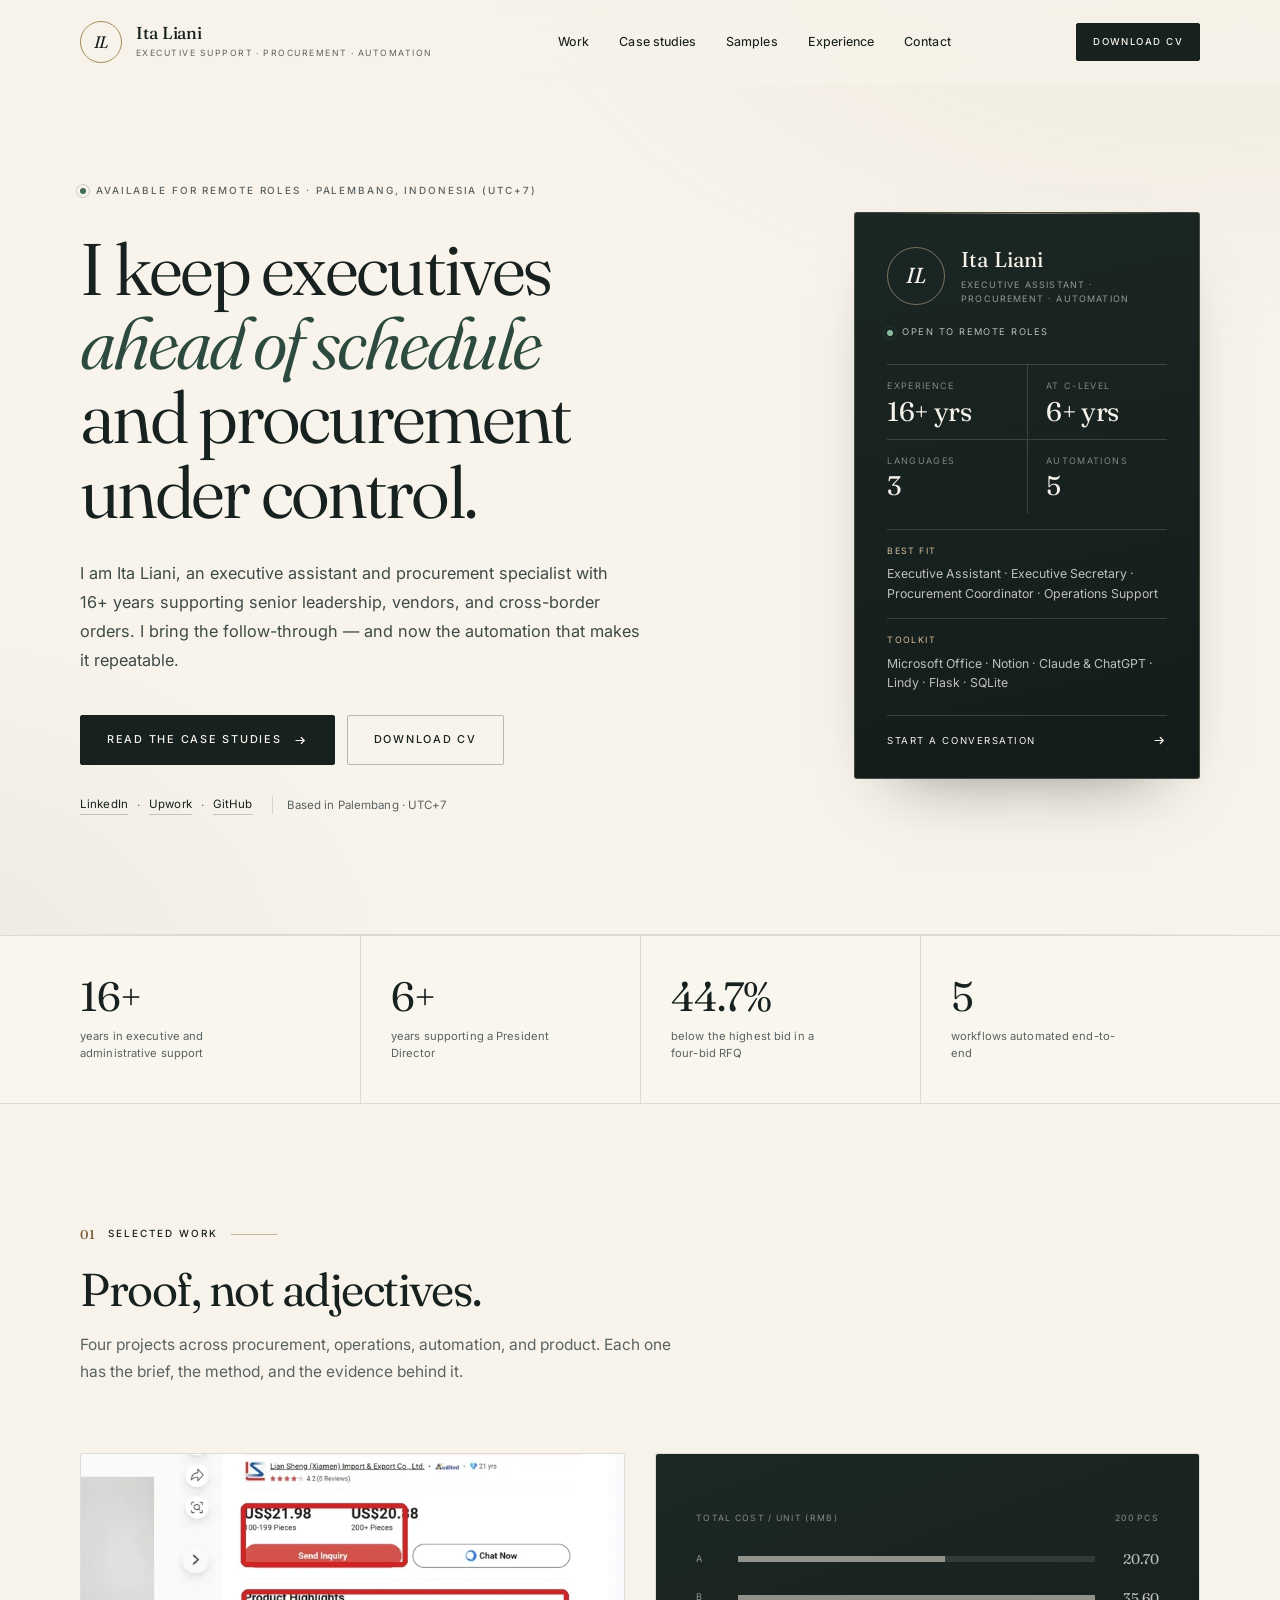
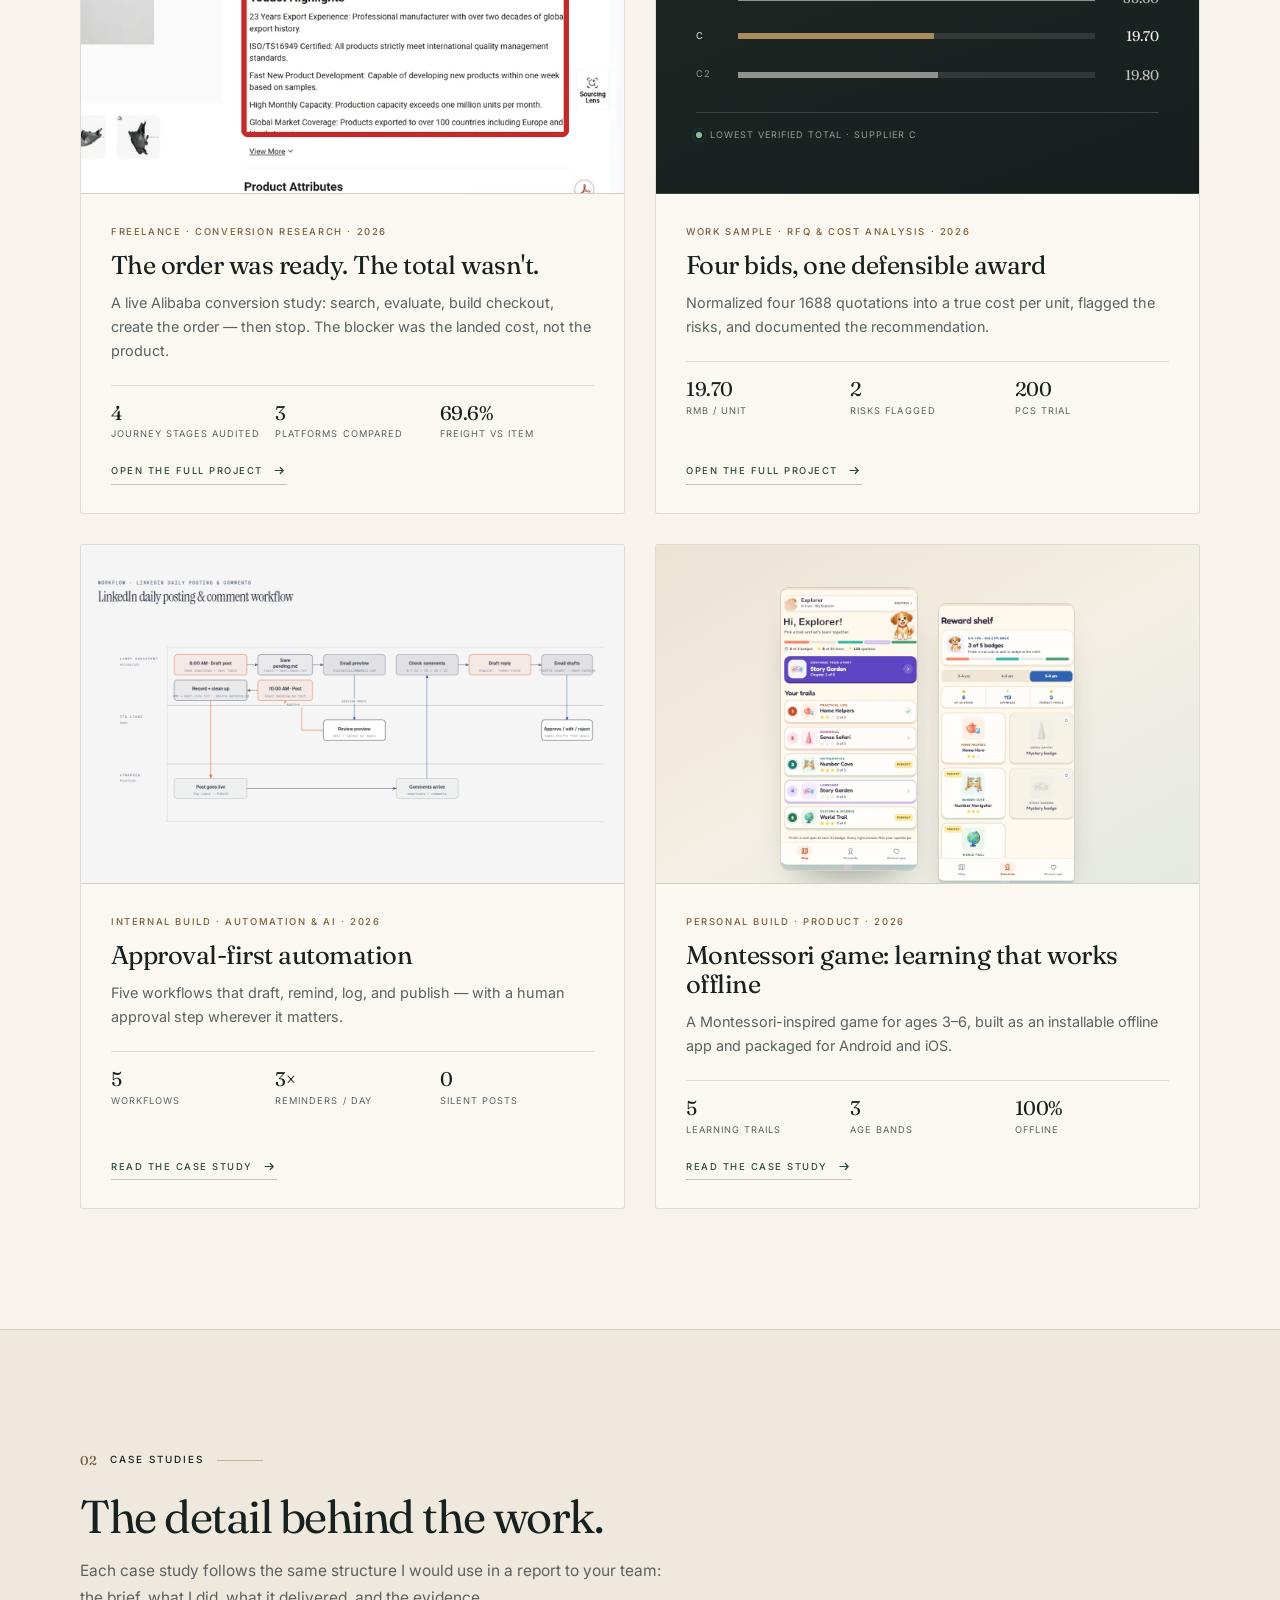
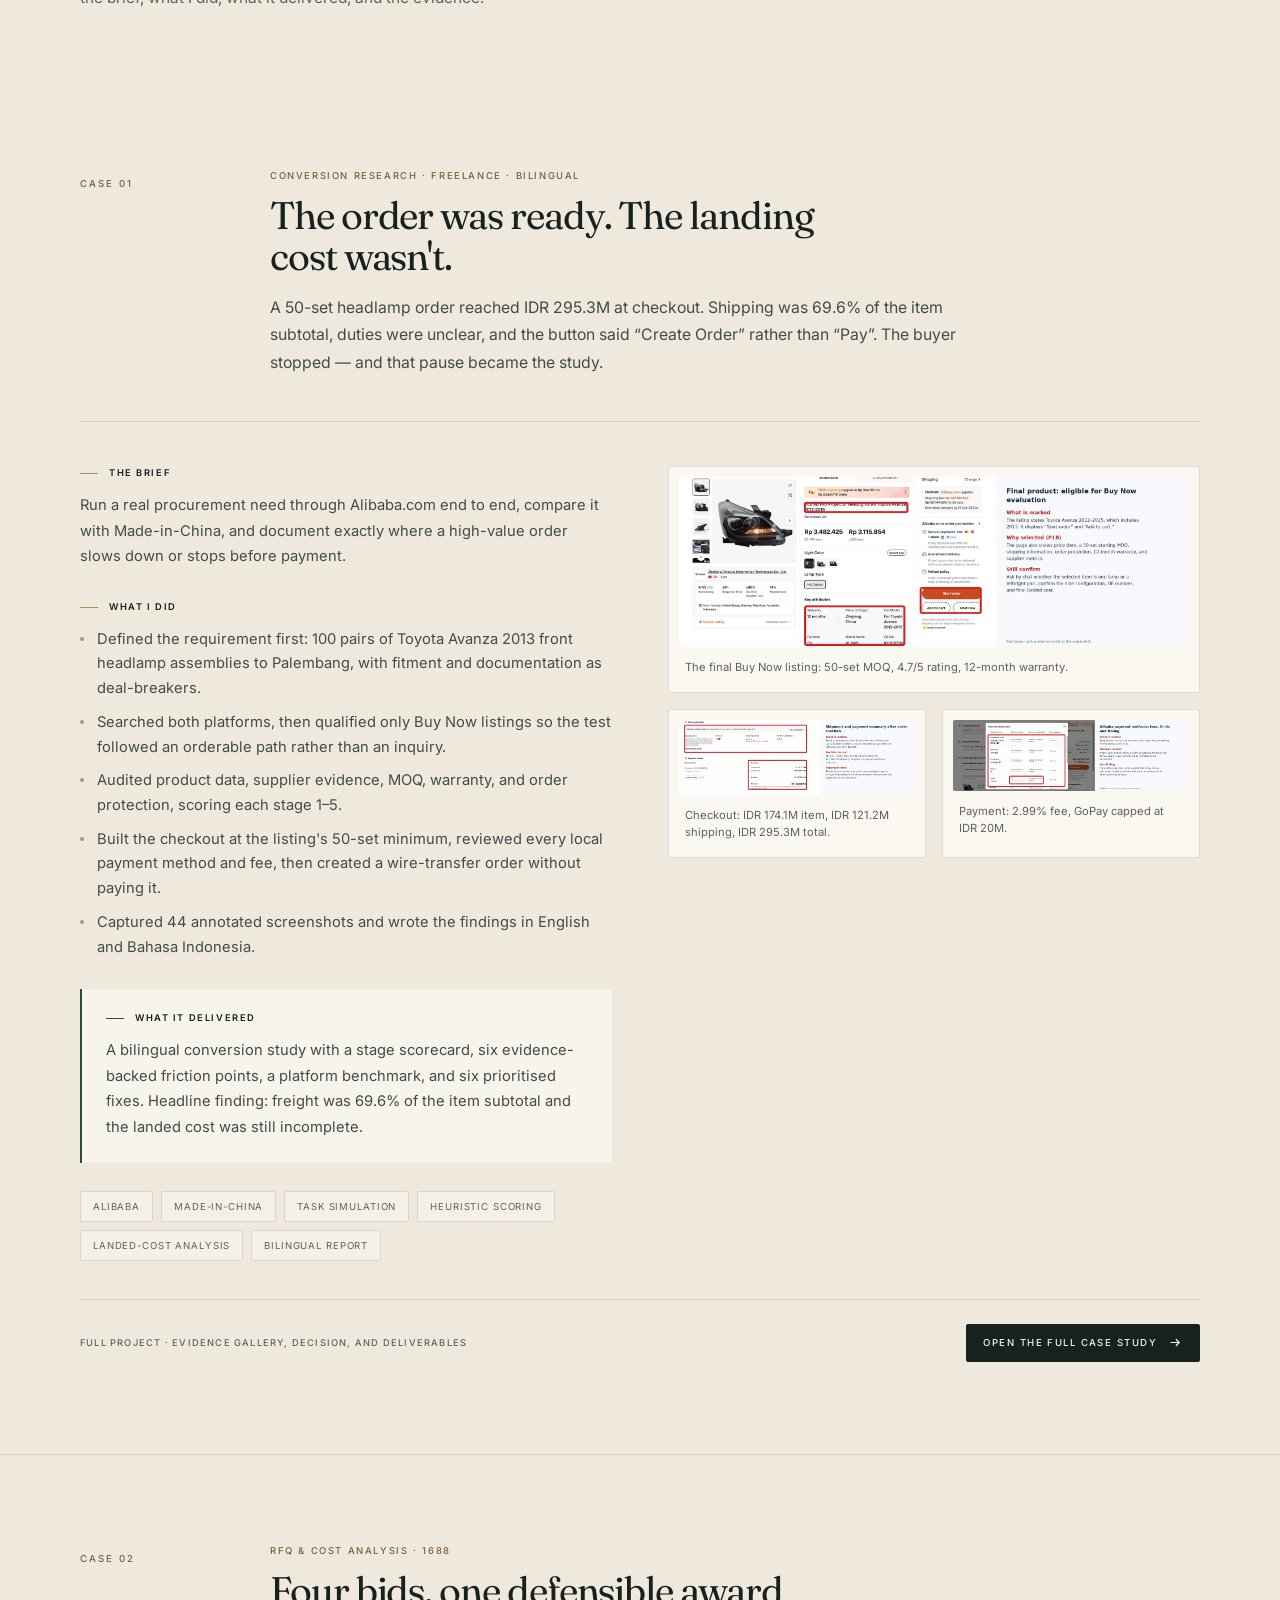
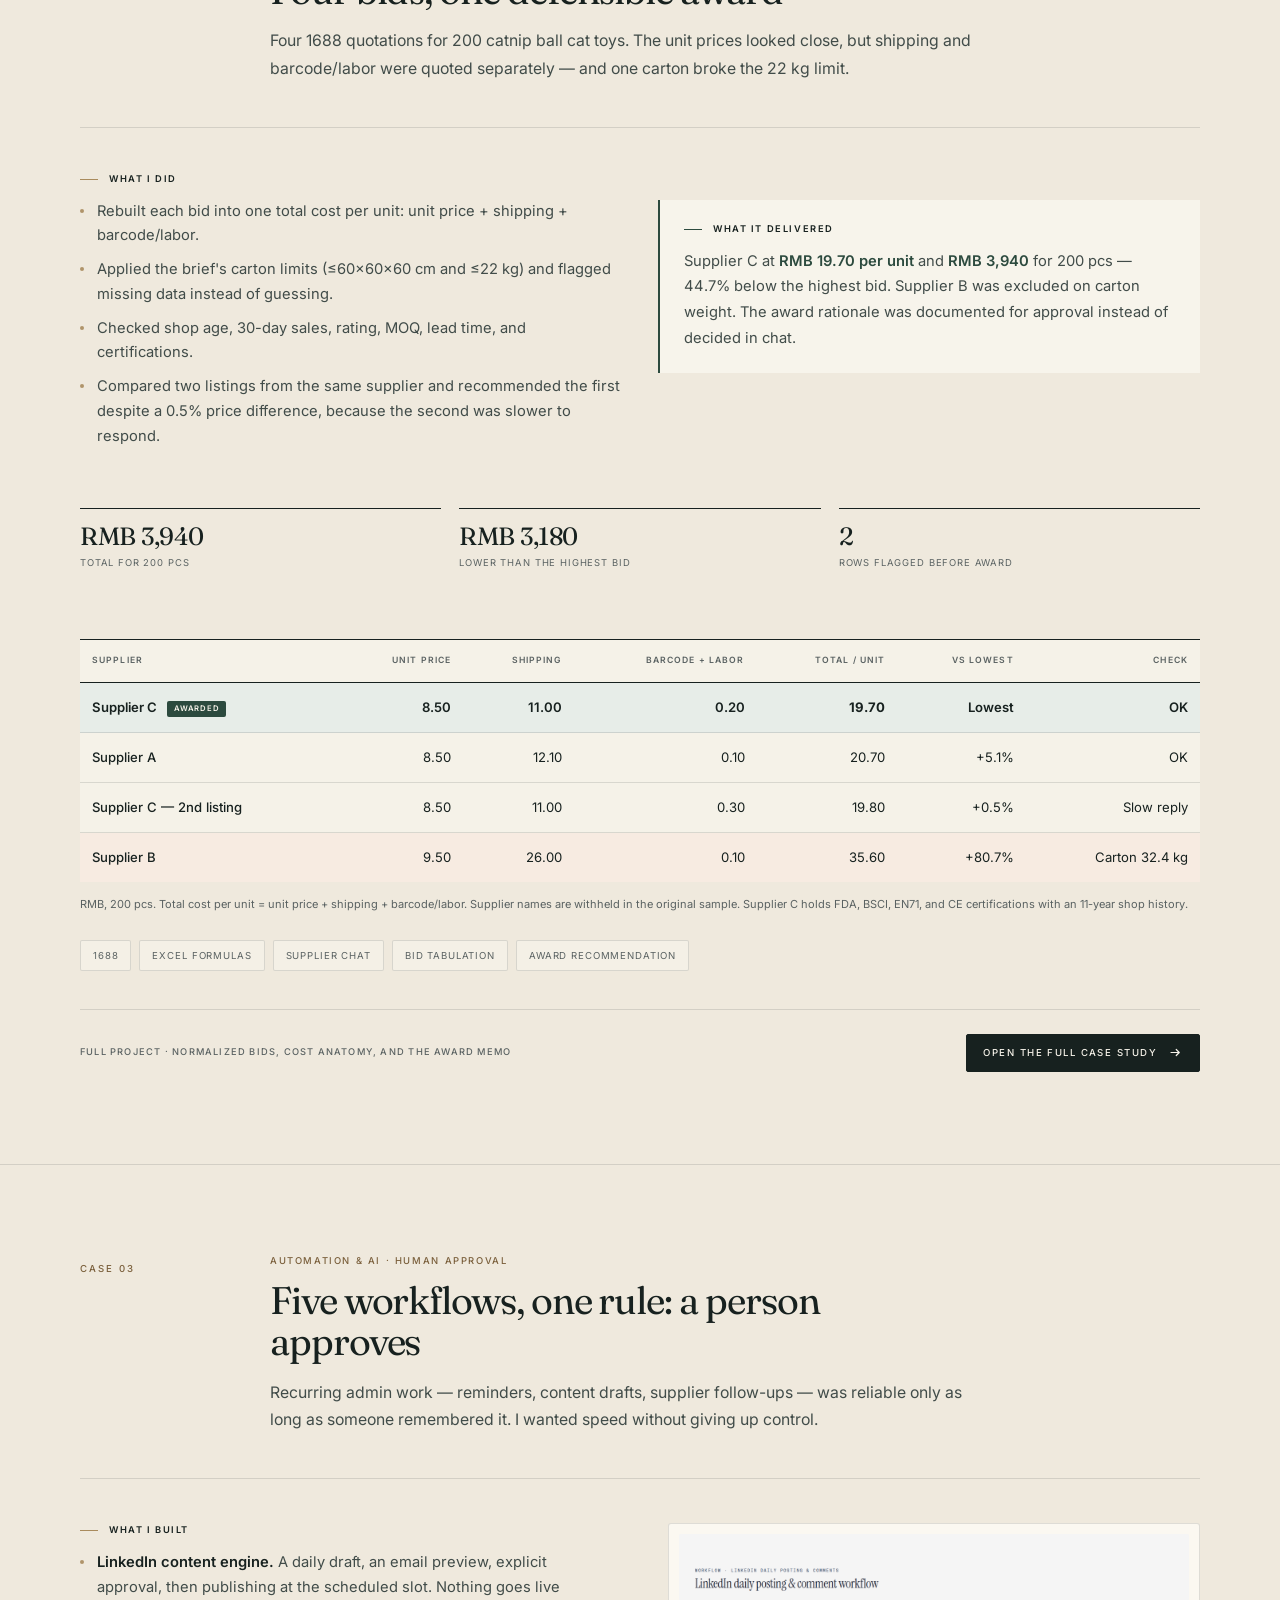
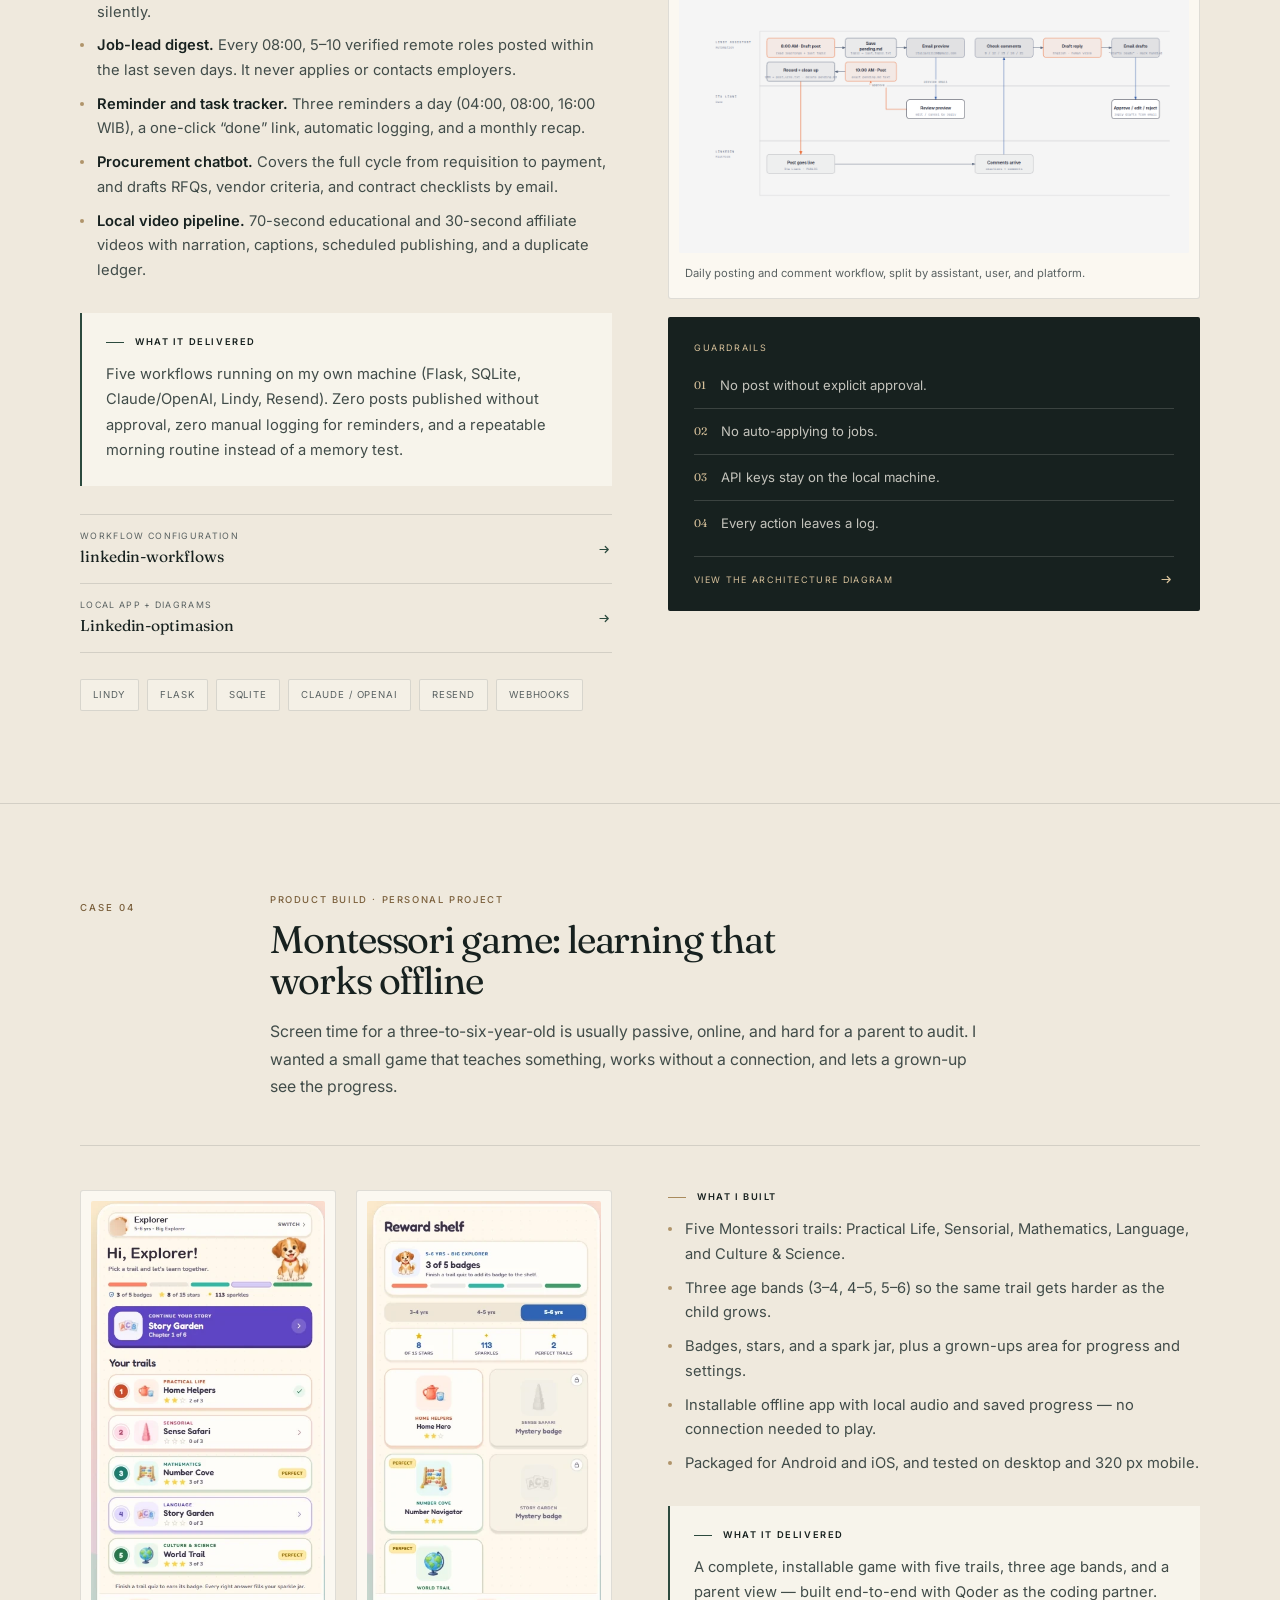
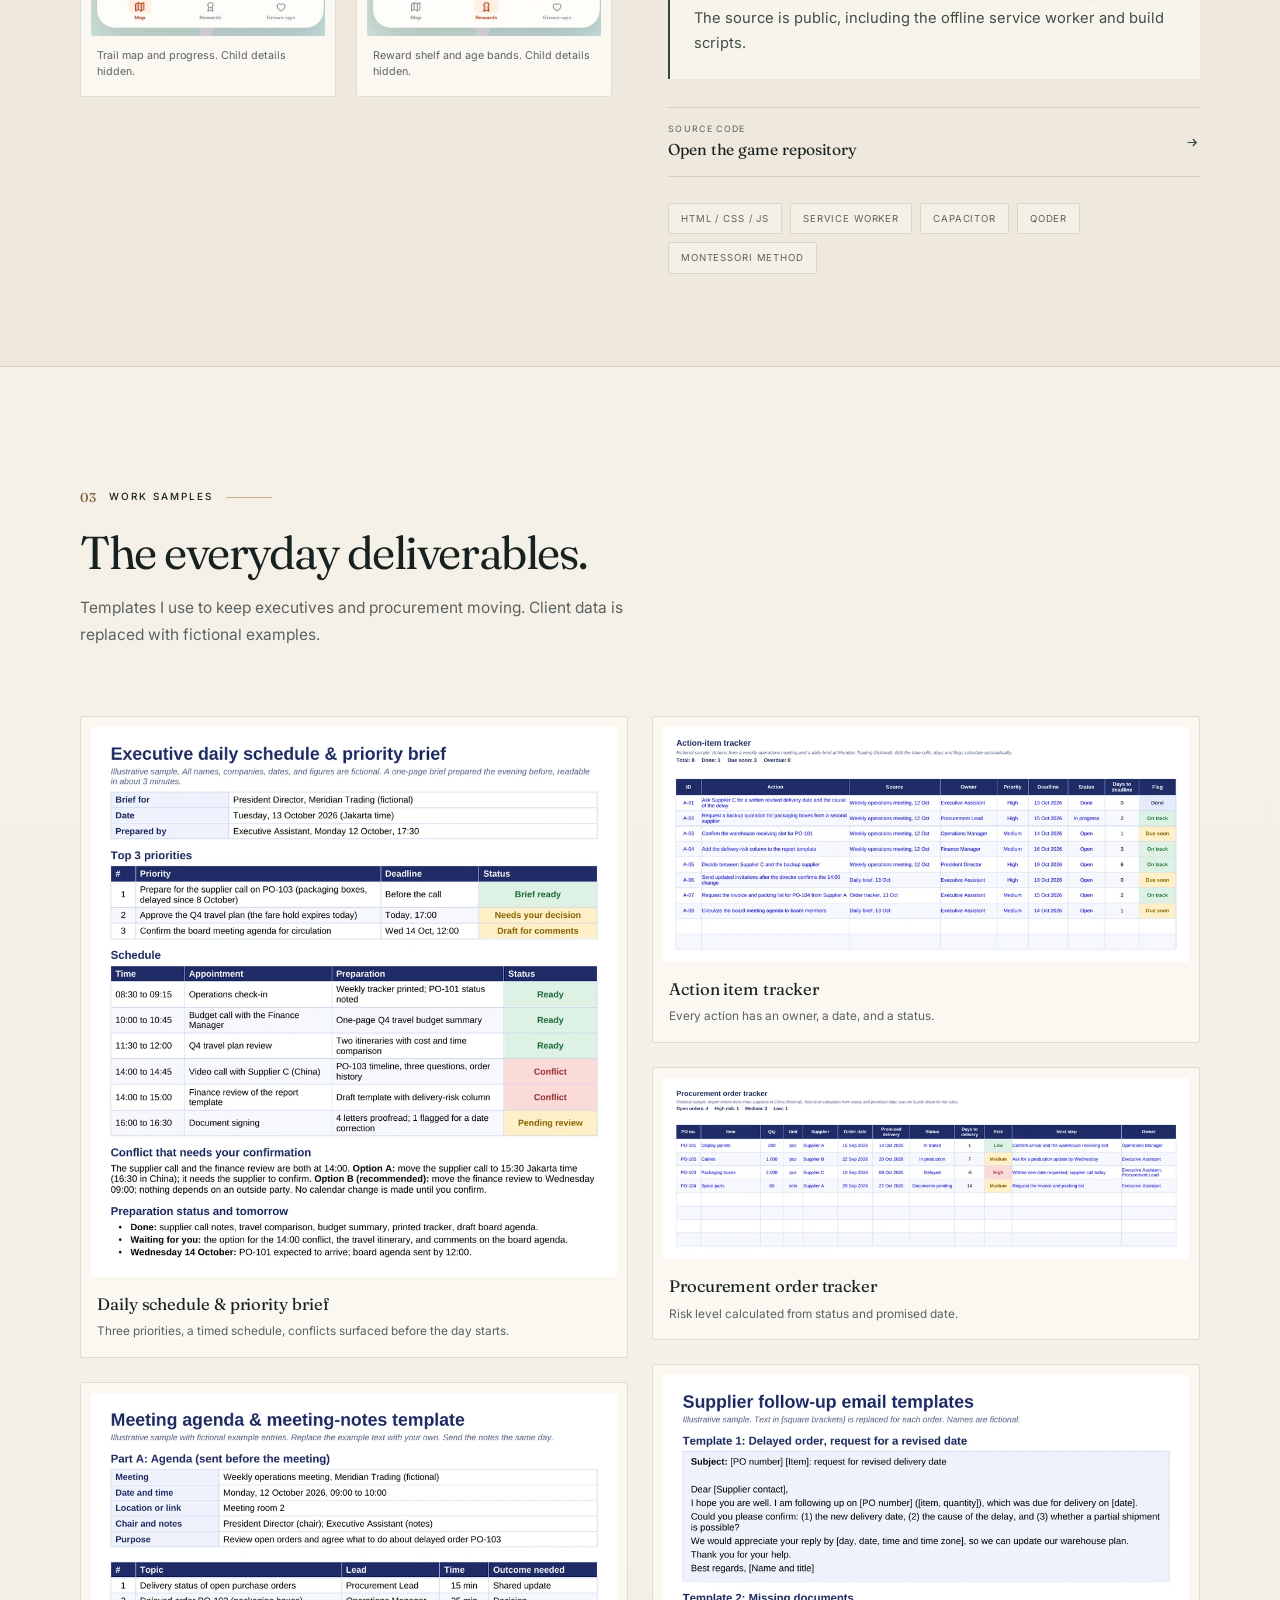
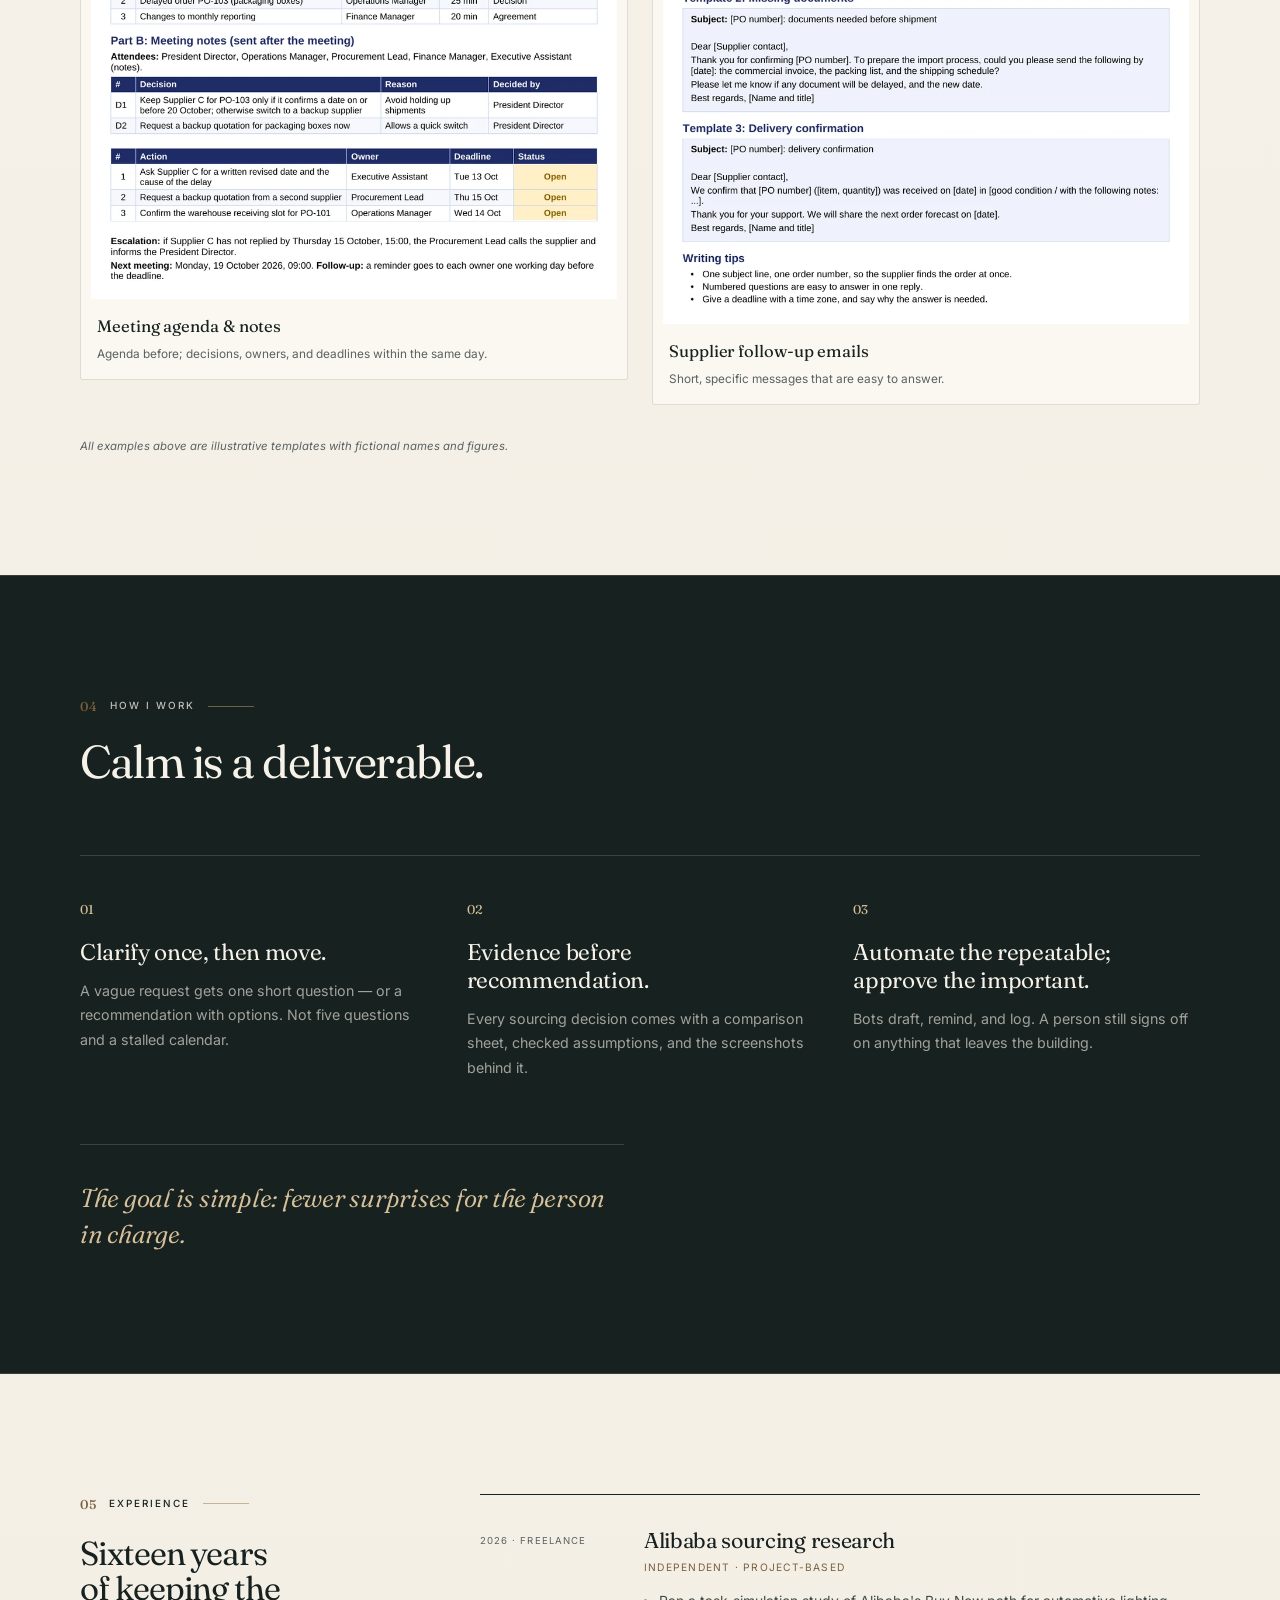
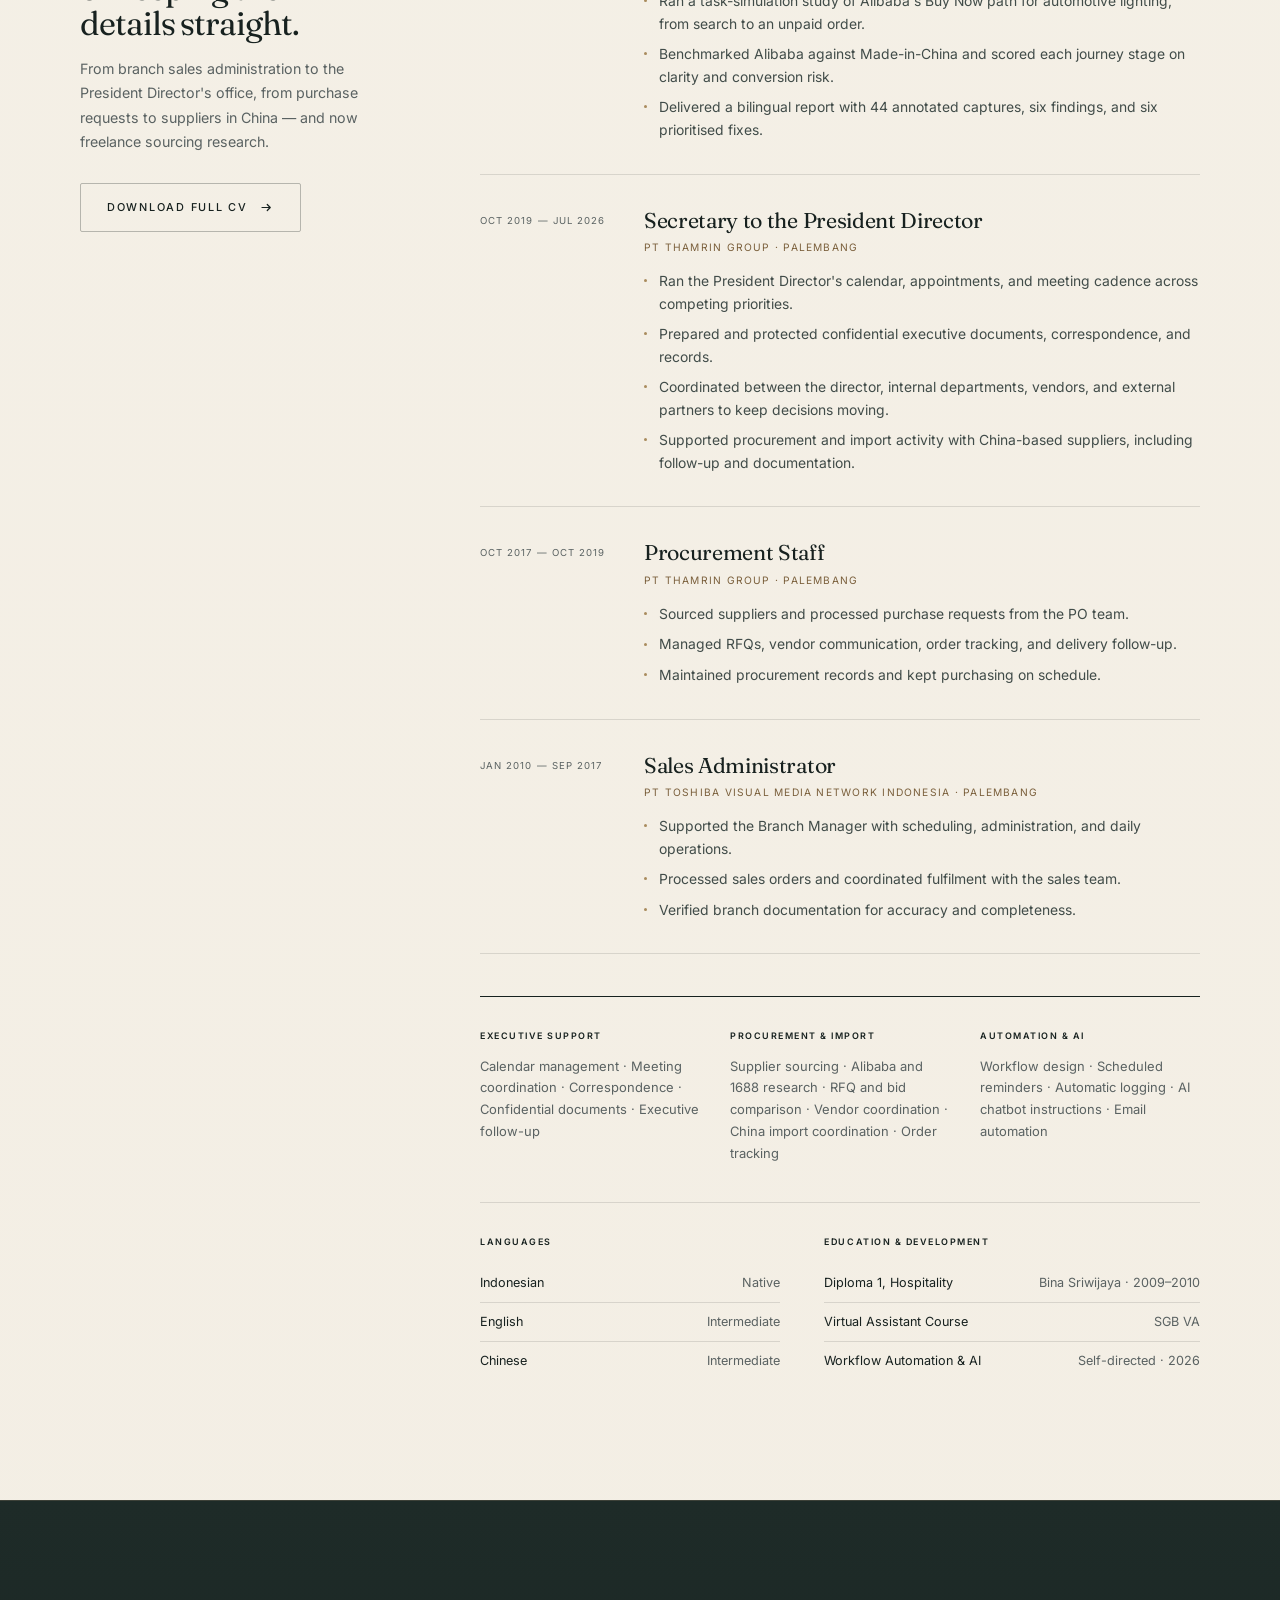
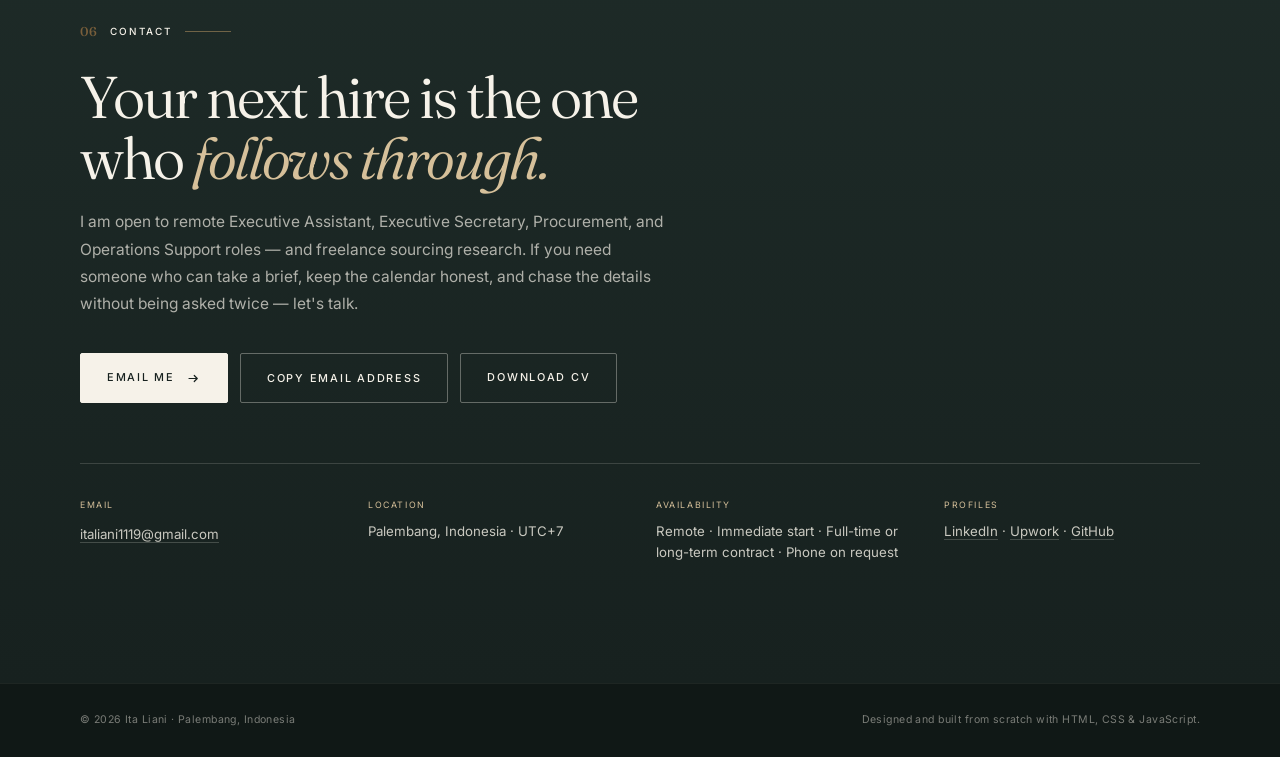
==== index.html @ 01605fa6 "Return to separate Alibaba and 1688 RFQ project pages Restores the two standalone articles and their" ====
<!DOCTYPE html>
<html lang="en">
<head>
<meta charset="utf-8">
<meta name="viewport" content="width=device-width, initial-scale=1">
<title>Ita Liani — Executive Assistant, Procurement &amp; Automation</title>
<meta name="description" content="Portfolio of Ita Liani: 16+ years supporting senior leadership, cross-border procurement, and human-approved automation. Case studies, work samples, and CV.">
<meta name="theme-color" content="#F6F2E9">
<link rel="icon" href="assets/favicon.svg" type="image/svg+xml">
<link rel="canonical" href="https://italiani1119-luck.github.io/">

<meta property="og:type" content="website">
<meta property="og:url" content="https://italiani1119-luck.github.io/">
<meta property="og:title" content="Ita Liani — Executive Assistant, Procurement &amp; Automation">
<meta property="og:description" content="16+ years keeping executives ahead of schedule and procurement under control. Case studies in sourcing, RFQ analysis, automation, and product.">
<meta property="og:image" content="https://italiani1119-luck.github.io/assets/img/og-cover.png">
<meta property="og:image:alt" content="Ita Liani — executive support, procurement, and automation portfolio">
<meta property="og:image:width" content="1200">
<meta property="og:image:height" content="630">
<meta name="twitter:card" content="summary_large_image">
<meta name="twitter:title" content="Ita Liani — Executive Assistant, Procurement &amp; Automation">
<meta name="twitter:description" content="16+ years keeping executives ahead of schedule and procurement under control.">
<meta name="twitter:image" content="https://italiani1119-luck.github.io/assets/img/og-cover.png">

<link rel="preconnect" href="https://fonts.googleapis.com">
<link rel="preconnect" href="https://fonts.gstatic.com" crossorigin>
<link href="https://fonts.googleapis.com/css2?family=Fraunces:ital,opsz,wght@0,9..144,300..700;1,9..144,300..700&family=Inter:wght@300..700&display=swap" rel="stylesheet">
<link rel="stylesheet" href="css/styles.css">

<script type="application/ld+json">
{
  "@context": "https://schema.org",
  "@type": "Person",
  "name": "Ita Liani",
  "url": "https://italiani1119-luck.github.io/",
  "image": "https://italiani1119-luck.github.io/assets/img/og-cover.png",
  "jobTitle": "Executive Assistant, Procurement & Automation",
  "email": "mailto:italiani1119@gmail.com",
  "address": { "@type": "PostalAddress", "addressLocality": "Palembang", "addressCountry": "ID" },
  "knowsLanguage": ["id", "en", "zh"],
  "sameAs": [
    "https://www.linkedin.com/in/ita-liani/",
    "https://www.upwork.com/freelancers/~014712124a23782c28",
    "https://github.com/italiani1119-luck"
  ]
}
</script>
</head>
<body>
<a class="skip" href="#main">Skip to content</a>
<div class="progress" id="progress" aria-hidden="true"></div>

<header class="header" id="header">
  <div class="container header__inner">
    <a class="brand" href="#top" aria-label="Ita Liani — home">
      <span class="brand__mark" aria-hidden="true">IL</span>
      <span class="brand__text">
        <strong>Ita Liani</strong>
        <small>Executive support · Procurement · Automation</small>
      </span>
    </a>

    <nav class="nav" id="siteNav" aria-label="Main navigation">
      <a href="#work">Work</a>
      <a href="#case-studies">Case studies</a>
      <a href="#samples">Samples</a>
      <a href="#experience">Experience</a>
      <a href="#contact">Contact</a>
      <a class="btn btn--sm nav__cv" href="assets/docs/Ita-Liani-CV.pdf" download>Download CV</a>
    </nav>

    <a class="btn btn--sm header__cv" href="assets/docs/Ita-Liani-CV.pdf" download>Download CV</a>

    <button class="menu-btn" id="menuBtn" aria-expanded="false" aria-controls="siteNav" aria-label="Open menu">
      <span></span><span></span>
    </button>
  </div>
</header>

<main id="main">

  <!-- ============ HERO ============ -->
  <section class="hero" id="top">
    <div class="container hero__grid">
      <div class="hero__copy">
        <p class="eyebrow"><span class="status-dot" aria-hidden="true"></span> Available for remote roles · Palembang, Indonesia (UTC+7)</p>
        <h1>I keep executives <em>ahead of schedule</em> and procurement under control.</h1>
        <p class="hero__lede">I am Ita Liani, an executive assistant and procurement specialist with 16+ years supporting senior leadership, vendors, and cross-border orders. I bring the follow-through — and now the automation that makes it repeatable.</p>
        <div class="hero__cta">
          <a class="btn" href="#case-studies">Read the case studies
            <svg class="arrow" viewBox="0 0 20 20" aria-hidden="true"><path d="M4 10h11M11 6l4 4-4 4" fill="none" stroke="currentColor" stroke-width="1.6" stroke-linecap="round" stroke-linejoin="round"/></svg>
          </a>
          <a class="btn btn--ghost" href="assets/docs/Ita-Liani-CV.pdf" download>Download CV</a>
        </div>
        <div class="hero__meta">
          <a data-link="linkedin" href="#">LinkedIn</a>
          <span aria-hidden="true">·</span>
          <a data-link="upwork" href="#">Upwork</a>
          <span aria-hidden="true">·</span>
          <a href="https://github.com/italiani1119-luck" target="_blank" rel="noopener">GitHub</a>
          <span class="hero__meta-note">Based in Palembang · UTC+7</span>
        </div>
      </div>

      <aside class="snapshot" aria-label="Recruiter snapshot">
        <div class="snapshot__top">
          <div class="monogram" aria-hidden="true">IL</div>
          <div class="snapshot__id">
            <h2>Ita Liani</h2>
            <p>Executive Assistant · Procurement · Automation</p>
          </div>
        </div>
        <p class="snapshot__status"><span class="status-dot" aria-hidden="true"></span> Open to remote roles</p>

        <dl class="snapshot__stats">
          <div><dt>Experience</dt><dd>16+ yrs</dd></div>
          <div><dt>At C-level</dt><dd>6+ yrs</dd></div>
          <div><dt>Languages</dt><dd>3</dd></div>
          <div><dt>Automations</dt><dd>5</dd></div>
        </dl>

        <div class="snapshot__row">
          <span>Best fit</span>
          <p>Executive Assistant · Executive Secretary · Procurement Coordinator · Operations Support</p>
        </div>
        <div class="snapshot__row">
          <span>Toolkit</span>
          <p>Microsoft Office · Notion · Claude &amp; ChatGPT · Lindy · Flask · SQLite</p>
        </div>
        <a class="snapshot__link" href="#contact">Start a conversation
          <svg class="arrow" viewBox="0 0 20 20" aria-hidden="true"><path d="M4 10h11M11 6l4 4-4 4" fill="none" stroke="currentColor" stroke-width="1.6" stroke-linecap="round" stroke-linejoin="round"/></svg>
        </a>
      </aside>
    </div>
  </section>

  <!-- ============ STATS ============ -->
  <section class="stats" aria-label="Career at a glance">
    <div class="container stats__grid">
      <div class="stats__item"><strong>16+</strong><span>years in executive and administrative support</span></div>
      <div class="stats__item"><strong>6+</strong><span>years supporting a President Director</span></div>
      <div class="stats__item"><strong>44.7%</strong><span>below the highest bid in a four-bid RFQ</span></div>
      <div class="stats__item"><strong>5</strong><span>workflows automated end-to-end</span></div>
    </div>
  </section>

  <!-- ============ SELECTED WORK ============ -->
  <section class="section" id="work">
    <div class="container">
      <div class="section__head">
        <p class="label"><span>01</span> Selected work</p>
        <h2>Proof, not adjectives.</h2>
        <p class="section__lede">Four projects across procurement, operations, automation, and product. Each one has the brief, the method, and the evidence behind it.</p>
      </div>

      <div class="cards">

        <article class="card">
          <div class="card__media">
            <img src="assets/img/alibaba-card.webp" alt="Alibaba product listing for a Toyota Avanza headlamp with supplier audit badge, price tiers, MOQ, and product highlights highlighted" width="738" height="461" loading="lazy">
          </div>
          <div class="card__body">
            <p class="card__tag">Freelance · Conversion research · 2026</p>
            <h3><a href="projects/alibaba-research.html">The order was ready. The total wasn't.</a></h3>
            <p class="card__desc">A live Alibaba conversion study: search, evaluate, build checkout, create the order — then stop. The blocker was the landed cost, not the product.</p>
            <ul class="card__metrics">
              <li><strong>4</strong><span>journey stages audited</span></li>
              <li><strong>3</strong><span>platforms compared</span></li>
              <li><strong>69.6%</strong><span>freight vs item</span></li>
            </ul>
            <a class="text-link" href="projects/alibaba-research.html">Open the full project
              <svg class="arrow" viewBox="0 0 20 20" aria-hidden="true"><path d="M4 10h11M11 6l4 4-4 4" fill="none" stroke="currentColor" stroke-width="1.6" stroke-linecap="round" stroke-linejoin="round"/></svg>
            </a>
          </div>
        </article>

        <article class="card">
          <div class="card__media card__media--chart" aria-hidden="true">
            <div class="bid-visual">
              <div class="bid-visual__head"><span>Total cost / unit (RMB)</span><span>200 pcs</span></div>
              <div class="bars">
                <div class="bar"><span class="bar__label">A</span><span class="bar__track"><i style="--v:58%"></i></span><span class="bar__value">20.70</span></div>
                <div class="bar"><span class="bar__label">B</span><span class="bar__track"><i style="--v:100%"></i></span><span class="bar__value">35.60</span></div>
                <div class="bar bar--win"><span class="bar__label">C</span><span class="bar__track"><i style="--v:55%"></i></span><span class="bar__value">19.70</span></div>
                <div class="bar"><span class="bar__label">C2</span><span class="bar__track"><i style="--v:56%"></i></span><span class="bar__value">19.80</span></div>
              </div>
              <p class="bid-visual__note"><span class="status-dot" aria-hidden="true"></span> Lowest verified total · Supplier C</p>
            </div>
          </div>
          <div class="card__body">
            <p class="card__tag">Work sample · RFQ &amp; cost analysis · 2026</p>
            <h3><a href="projects/rfq-1688.html">Four bids, one defensible award</a></h3>
            <p class="card__desc">Normalized four 1688 quotations into a true cost per unit, flagged the risks, and documented the recommendation.</p>
            <ul class="card__metrics">
              <li><strong>19.70</strong><span>RMB / unit</span></li>
              <li><strong>2</strong><span>risks flagged</span></li>
              <li><strong>200</strong><span>pcs trial</span></li>
            </ul>
            <a class="text-link" href="projects/rfq-1688.html">Open the full project
              <svg class="arrow" viewBox="0 0 20 20" aria-hidden="true"><path d="M4 10h11M11 6l4 4-4 4" fill="none" stroke="currentColor" stroke-width="1.6" stroke-linecap="round" stroke-linejoin="round"/></svg>
            </a>
          </div>
        </article>

        <article class="card">
          <div class="card__media">
            <img src="assets/diagrams/linkedin-workflow.png" alt="Workflow diagram showing a scheduled LinkedIn draft, email preview, approval step, publishing, and comment triage" width="1280" height="800" loading="lazy">
          </div>
          <div class="card__body">
            <p class="card__tag">Internal build · Automation &amp; AI · 2026</p>
            <h3><a href="#automation">Approval-first automation</a></h3>
            <p class="card__desc">Five workflows that draft, remind, log, and publish — with a human approval step wherever it matters.</p>
            <ul class="card__metrics">
              <li><strong>5</strong><span>workflows</span></li>
              <li><strong>3×</strong><span>reminders / day</span></li>
              <li><strong>0</strong><span>silent posts</span></li>
            </ul>
            <a class="text-link" href="#automation">Read the case study
              <svg class="arrow" viewBox="0 0 20 20" aria-hidden="true"><path d="M4 10h11M11 6l4 4-4 4" fill="none" stroke="currentColor" stroke-width="1.6" stroke-linecap="round" stroke-linejoin="round"/></svg>
            </a>
          </div>
        </article>

        <article class="card">
          <div class="card__media card__media--game">
            <div class="phone-pair">
              <img src="assets/img/game-map.webp" alt="Montessori game map screen with five learning trails and progress" width="392" height="728" loading="lazy">
              <img src="assets/img/game-rewards.webp" alt="Montessori game reward shelf with badges, stars, and age band selector" width="392" height="728" loading="lazy">
            </div>
          </div>
          <div class="card__body">
            <p class="card__tag">Personal build · Product · 2026</p>
            <h3><a href="#game">Montessori game: learning that works offline</a></h3>
            <p class="card__desc">A Montessori-inspired game for ages 3–6, built as an installable offline app and packaged for Android and iOS.</p>
            <ul class="card__metrics">
              <li><strong>5</strong><span>learning trails</span></li>
              <li><strong>3</strong><span>age bands</span></li>
              <li><strong>100%</strong><span>offline</span></li>
            </ul>
            <a class="text-link" href="#game">Read the case study
              <svg class="arrow" viewBox="0 0 20 20" aria-hidden="true"><path d="M4 10h11M11 6l4 4-4 4" fill="none" stroke="currentColor" stroke-width="1.6" stroke-linecap="round" stroke-linejoin="round"/></svg>
            </a>
          </div>
        </article>

      </div>
    </div>
  </section>

  <!-- ============ CASE STUDIES ============ -->
  <section class="section section--cases" id="case-studies">
    <div class="container">
      <div class="section__head">
        <p class="label"><span>02</span> Case studies</p>
        <h2>The detail behind the work.</h2>
        <p class="section__lede">Each case study follows the same structure I would use in a report to your team: the brief, what I did, what it delivered, and the evidence.</p>
      </div>
    </div>

    <!-- Case 01 -->
    <article class="case" id="alibaba">
      <div class="container">
        <header class="case__head">
          <p class="case__no">Case 01</p>
          <div>
            <p class="card__tag">Conversion research · Freelance · Bilingual</p>
            <h3>The order was ready. The landing cost wasn't.</h3>
            <p class="case__lede">A 50-set headlamp order reached IDR 295.3M at checkout. Shipping was 69.6% of the item subtotal, duties were unclear, and the button said “Create Order” rather than “Pay”. The buyer stopped — and that pause became the study.</p>
          </div>
        </header>

        <div class="case__body">
          <div class="case__copy">
            <div class="case__block">
              <h4>The brief</h4>
              <p>Run a real procurement need through Alibaba.com end to end, compare it with Made-in-China, and document exactly where a high-value order slows down or stops before payment.</p>
            </div>
            <div class="case__block">
              <h4>What I did</h4>
              <ul>
                <li>Defined the requirement first: 100 pairs of Toyota Avanza 2013 front headlamp assemblies to Palembang, with fitment and documentation as deal-breakers.</li>
                <li>Searched both platforms, then qualified only Buy Now listings so the test followed an orderable path rather than an inquiry.</li>
                <li>Audited product data, supplier evidence, MOQ, warranty, and order protection, scoring each stage 1–5.</li>
                <li>Built the checkout at the listing's 50-set minimum, reviewed every local payment method and fee, then created a wire-transfer order without paying it.</li>
                <li>Captured 44 annotated screenshots and wrote the findings in English and Bahasa Indonesia.</li>
              </ul>
            </div>
            <div class="case__result">
              <h4>What it delivered</h4>
              <p>A bilingual conversion study with a stage scorecard, six evidence-backed friction points, a platform benchmark, and six prioritised fixes. Headline finding: freight was 69.6% of the item subtotal and the landed cost was still incomplete.</p>
            </div>
            <ul class="chips" aria-label="Tools used">
              <li>Alibaba</li><li>Made-in-China</li><li>Task simulation</li><li>Heuristic scoring</li><li>Landed-cost analysis</li><li>Bilingual report</li>
            </ul>
          </div>

          <div class="case__evidence">
            <figure class="figure">
              <button class="figure__btn" data-full="assets/img/alibaba-study-product.webp" data-caption="Final Buy Now listing: 50-set MOQ, 4.7/5 rating, 12-month warranty, and a set that still needed definition.">
                <img src="assets/img/alibaba-study-product.webp" alt="Alibaba Buy Now product page for a Toyota Avanza headlamp with price tiers, 50-set MOQ, supplier rating, and shipping quote" width="1800" height="600" loading="lazy">
              </button>
              <figcaption>The final Buy Now listing: 50-set MOQ, 4.7/5 rating, 12-month warranty.</figcaption>
            </figure>
            <div class="figure-row">
              <figure class="figure">
                <button class="figure__btn" data-full="assets/img/alibaba-study-checkout.webp" data-caption="Payment summary: item IDR 174.1M, shipping IDR 121.2M, total IDR 295.3M under DAP terms. Address redacted.">
                  <img src="assets/img/alibaba-study-checkout.webp" alt="Alibaba payment summary with item subtotal, shipping fee, total in IDR, and DAP shipment details; shipping address blurred" width="1750" height="560" loading="lazy">
                </button>
                <figcaption>Checkout: IDR 174.1M item, IDR 121.2M shipping, IDR 295.3M total.</figcaption>
              </figure>
              <figure class="figure">
                <button class="figure__btn" data-full="assets/img/alibaba-study-payment.webp" data-caption="Payment methods: 2.99% processing fee on cards and wallets; GoPay limited to IDR 20,000,000.">
                  <img src="assets/img/alibaba-study-payment.webp" alt="Alibaba payment method panel showing card, wallet, PayPal, and GoPay fees and limits; shipping address blurred" width="1750" height="530" loading="lazy">
                </button>
                <figcaption>Payment: 2.99% fee, GoPay capped at IDR 20M.</figcaption>
              </figure>
            </div>
          </div>
        </div>

        <div class="case__cta">
          <p>Full project · evidence gallery, decision, and deliverables</p>
          <a class="btn btn--sm" href="projects/alibaba-research.html">Open the full case study
            <svg class="arrow" viewBox="0 0 20 20" aria-hidden="true"><path d="M4 10h11M11 6l4 4-4 4" fill="none" stroke="currentColor" stroke-width="1.6" stroke-linecap="round" stroke-linejoin="round"/></svg>
          </a>
        </div>
      </div>
    </article>

    <!-- Case 02 -->
    <article class="case" id="rfq">
      <div class="container">
        <header class="case__head">
          <p class="case__no">Case 02</p>
          <div>
            <p class="card__tag">RFQ &amp; cost analysis · 1688</p>
            <h3>Four bids, one defensible award</h3>
            <p class="case__lede">Four 1688 quotations for 200 catnip ball cat toys. The unit prices looked close, but shipping and barcode/labor were quoted separately — and one carton broke the 22 kg limit.</p>
          </div>
        </header>

        <div class="case__body case__body--stack">
          <div class="case__copy">
            <div class="case__grid">
              <div class="case__block">
                <h4>What I did</h4>
                <ul>
                  <li>Rebuilt each bid into one total cost per unit: unit price + shipping + barcode/labor.</li>
                  <li>Applied the brief's carton limits (≤60×60×60 cm and ≤22 kg) and flagged missing data instead of guessing.</li>
                  <li>Checked shop age, 30-day sales, rating, MOQ, lead time, and certifications.</li>
                  <li>Compared two listings from the same supplier and recommended the first despite a 0.5% price difference, because the second was slower to respond.</li>
                </ul>
              </div>
              <div class="case__result">
                <h4>What it delivered</h4>
                <p>Supplier C at <strong>RMB 19.70 per unit</strong> and <strong>RMB 3,940</strong> for 200 pcs — 44.7% below the highest bid. Supplier B was excluded on carton weight. The award rationale was documented for approval instead of decided in chat.</p>
              </div>
            </div>

            <div class="result-grid">
              <div><strong>RMB 3,940</strong><span>total for 200 pcs</span></div>
              <div><strong>RMB 3,180</strong><span>lower than the highest bid</span></div>
              <div><strong>2</strong><span>rows flagged before award</span></div>
            </div>
          </div>

          <div class="case__evidence case__evidence--full">
            <div class="table-wrap">
              <table class="bid-table">
                <caption class="sr-only">Bid tabulation for 200 pieces, in RMB</caption>
                <thead>
                  <tr>
                    <th scope="col">Supplier</th>
                    <th scope="col">Unit price</th>
                    <th scope="col">Shipping</th>
                    <th scope="col">Barcode + labor</th>
                    <th scope="col">Total / unit</th>
                    <th scope="col">vs lowest</th>
                    <th scope="col">Check</th>
                  </tr>
                </thead>
                <tbody>
                  <tr class="is-winner">
                    <th scope="row">Supplier C <span class="pill">Awarded</span></th>
                    <td>8.50</td><td>11.00</td><td>0.20</td><td><strong>19.70</strong></td><td>Lowest</td><td>OK</td>
                  </tr>
                  <tr>
                    <th scope="row">Supplier A</th>
                    <td>8.50</td><td>12.10</td><td>0.10</td><td>20.70</td><td>+5.1%</td><td>OK</td>
                  </tr>
                  <tr>
                    <th scope="row">Supplier C — 2nd listing</th>
                    <td>8.50</td><td>11.00</td><td>0.30</td><td>19.80</td><td>+0.5%</td><td>Slow reply</td>
                  </tr>
                  <tr class="is-flagged">
                    <th scope="row">Supplier B</th>
                    <td>9.50</td><td>26.00</td><td>0.10</td><td>35.60</td><td>+80.7%</td><td>Carton 32.4 kg</td>
                  </tr>
                </tbody>
              </table>
            </div>
            <p class="table-note">RMB, 200 pcs. Total cost per unit = unit price + shipping + barcode/labor. Supplier names are withheld in the original sample. Supplier C holds FDA, BSCI, EN71, and CE certifications with an 11-year shop history.</p>
            <ul class="chips" aria-label="Tools used">
              <li>1688</li><li>Excel formulas</li><li>Supplier chat</li><li>Bid tabulation</li><li>Award recommendation</li>
            </ul>
          </div>
        </div>

        <div class="case__cta">
          <p>Full project · normalized bids, cost anatomy, and the award memo</p>
          <a class="btn btn--sm" href="projects/rfq-1688.html">Open the full case study
            <svg class="arrow" viewBox="0 0 20 20" aria-hidden="true"><path d="M4 10h11M11 6l4 4-4 4" fill="none" stroke="currentColor" stroke-width="1.6" stroke-linecap="round" stroke-linejoin="round"/></svg>
          </a>
        </div>
      </div>
    </article>

    <!-- Case 03 -->
    <article class="case" id="automation">
      <div class="container">
        <header class="case__head">
          <p class="case__no">Case 03</p>
          <div>
            <p class="card__tag">Automation &amp; AI · Human approval</p>
            <h3>Five workflows, one rule: a person approves</h3>
            <p class="case__lede">Recurring admin work — reminders, content drafts, supplier follow-ups — was reliable only as long as someone remembered it. I wanted speed without giving up control.</p>
          </div>
        </header>

        <div class="case__body">
          <div class="case__copy">
            <div class="case__block">
              <h4>What I built</h4>
              <ul>
                <li><strong>LinkedIn content engine.</strong> A daily draft, an email preview, explicit approval, then publishing at the scheduled slot. Nothing goes live silently.</li>
                <li><strong>Job-lead digest.</strong> Every 08:00, 5–10 verified remote roles posted within the last seven days. It never applies or contacts employers.</li>
                <li><strong>Reminder and task tracker.</strong> Three reminders a day (04:00, 08:00, 16:00 WIB), a one-click “done” link, automatic logging, and a monthly recap.</li>
                <li><strong>Procurement chatbot.</strong> Covers the full cycle from requisition to payment, and drafts RFQs, vendor criteria, and contract checklists by email.</li>
                <li><strong>Local video pipeline.</strong> 70-second educational and 30-second affiliate videos with narration, captions, scheduled publishing, and a duplicate ledger.</li>
              </ul>
            </div>
            <div class="case__result">
              <h4>What it delivered</h4>
              <p>Five workflows running on my own machine (Flask, SQLite, Claude/OpenAI, Lindy, Resend). Zero posts published without approval, zero manual logging for reminders, and a repeatable morning routine instead of a memory test.</p>
            </div>
            <div class="case__links">
              <a class="repo-link" href="https://github.com/italiani1119-luck/linkedin-workflows" target="_blank" rel="noopener">
                <span>Workflow configuration</span><strong>linkedin-workflows</strong>
                <svg class="arrow" viewBox="0 0 20 20" aria-hidden="true"><path d="M4 10h11M11 6l4 4-4 4" fill="none" stroke="currentColor" stroke-width="1.6" stroke-linecap="round" stroke-linejoin="round"/></svg>
              </a>
              <a class="repo-link" href="https://github.com/italiani1119-luck/Linkedin-optimasion" target="_blank" rel="noopener">
                <span>Local app + diagrams</span><strong>Linkedin-optimasion</strong>
                <svg class="arrow" viewBox="0 0 20 20" aria-hidden="true"><path d="M4 10h11M11 6l4 4-4 4" fill="none" stroke="currentColor" stroke-width="1.6" stroke-linecap="round" stroke-linejoin="round"/></svg>
              </a>
            </div>
            <ul class="chips" aria-label="Tools used">
              <li>Lindy</li><li>Flask</li><li>SQLite</li><li>Claude / OpenAI</li><li>Resend</li><li>Webhooks</li>
            </ul>
          </div>

          <div class="case__evidence">
            <figure class="figure">
              <button class="figure__btn" data-full="assets/diagrams/linkedin-workflow.png" data-caption="LinkedIn daily posting and comment workflow, split by assistant, user, and platform.">
                <img src="assets/diagrams/linkedin-workflow.png" alt="Workflow diagram with three lanes: Lindy assistant, Ita Liani, and LinkedIn platform" width="1280" height="800" loading="lazy">
              </button>
              <figcaption>Daily posting and comment workflow, split by assistant, user, and platform.</figcaption>
            </figure>
            <div class="guardrails">
              <p class="guardrails__title">Guardrails</p>
              <ul>
                <li><span aria-hidden="true">01</span> No post without explicit approval.</li>
                <li><span aria-hidden="true">02</span> No auto-applying to jobs.</li>
                <li><span aria-hidden="true">03</span> API keys stay on the local machine.</li>
                <li><span aria-hidden="true">04</span> Every action leaves a log.</li>
              </ul>
              <a class="guardrails__link" href="https://github.com/italiani1119-luck/Linkedin-optimasion/blob/main/docs/diagrams/local-app-architecture.svg" target="_blank" rel="noopener">View the architecture diagram
                <svg class="arrow" viewBox="0 0 20 20" aria-hidden="true"><path d="M4 10h11M11 6l4 4-4 4" fill="none" stroke="currentColor" stroke-width="1.6" stroke-linecap="round" stroke-linejoin="round"/></svg>
              </a>
            </div>
          </div>
        </div>
      </div>
    </article>

    <!-- Case 04 -->
    <article class="case" id="game">
      <div class="container">
        <header class="case__head">
          <p class="case__no">Case 04</p>
          <div>
            <p class="card__tag">Product build · Personal project</p>
            <h3>Montessori game: learning that works offline</h3>
            <p class="case__lede">Screen time for a three-to-six-year-old is usually passive, online, and hard for a parent to audit. I wanted a small game that teaches something, works without a connection, and lets a grown-up see the progress.</p>
          </div>
        </header>

        <div class="case__body case__body--reverse">
          <div class="case__evidence case__evidence--phones">
            <figure class="figure figure--phone">
              <button class="figure__btn" data-full="assets/img/game-map.webp" data-caption="Trail map: five Montessori trails, age band progress, badges, stars, and sparks. Child name and photo hidden for privacy.">
                <img src="assets/img/game-map.webp" alt="Montessori game trail map with five learning trails" width="392" height="728" loading="lazy">
              </button>
              <figcaption>Trail map and progress. Child details hidden.</figcaption>
            </figure>
            <figure class="figure figure--phone">
              <button class="figure__btn" data-full="assets/img/game-rewards.webp" data-caption="Reward shelf: badges, stars, perfect trails, and a selector for the three age bands. Child name hidden for privacy.">
                <img src="assets/img/game-rewards.webp" alt="Montessori game reward shelf with badges and age band tabs" width="392" height="728" loading="lazy">
              </button>
              <figcaption>Reward shelf and age bands. Child details hidden.</figcaption>
            </figure>
          </div>

          <div class="case__copy">
            <div class="case__block">
              <h4>What I built</h4>
              <ul>
                <li>Five Montessori trails: Practical Life, Sensorial, Mathematics, Language, and Culture &amp; Science.</li>
                <li>Three age bands (3–4, 4–5, 5–6) so the same trail gets harder as the child grows.</li>
                <li>Badges, stars, and a spark jar, plus a grown-ups area for progress and settings.</li>
                <li>Installable offline app with local audio and saved progress — no connection needed to play.</li>
                <li>Packaged for Android and iOS, and tested on desktop and 320 px mobile.</li>
              </ul>
            </div>
            <div class="case__result">
              <h4>What it delivered</h4>
              <p>A complete, installable game with five trails, three age bands, and a parent view — built end-to-end with Qoder as the coding partner. The source is public, including the offline service worker and build scripts.</p>
            </div>
            <div class="case__links">
              <a class="repo-link" href="https://github.com/italiani1119-luck/games-montessori-sean-advanture" target="_blank" rel="noopener">
                <span>Source code</span><strong>Open the game repository</strong>
                <svg class="arrow" viewBox="0 0 20 20" aria-hidden="true"><path d="M4 10h11M11 6l4 4-4 4" fill="none" stroke="currentColor" stroke-width="1.6" stroke-linecap="round" stroke-linejoin="round"/></svg>
              </a>
            </div>
            <ul class="chips" aria-label="Tools used">
              <li>HTML / CSS / JS</li><li>Service worker</li><li>Capacitor</li><li>Qoder</li><li>Montessori method</li>
            </ul>
          </div>
        </div>
      </div>
    </article>
  </section>

  <!-- ============ SAMPLES ============ -->
  <section class="section section--samples" id="samples">
    <div class="container">
      <div class="section__head">
        <p class="label"><span>03</span> Work samples</p>
        <h2>The everyday deliverables.</h2>
        <p class="section__lede">Templates I use to keep executives and procurement moving. Client data is replaced with fictional examples.</p>
      </div>

      <div class="gallery">
        <figure class="shot">
          <button class="figure__btn" data-full="assets/img/sample-brief.webp" data-caption="Executive daily schedule and priority brief — illustrative template.">
            <img src="assets/img/sample-brief.webp" alt="One-page executive daily schedule and priority brief with top priorities, timed schedule, conflict, and preparation status" width="900" height="940" loading="lazy">
          </button>
          <figcaption><strong>Daily schedule &amp; priority brief</strong><span>Three priorities, a timed schedule, conflicts surfaced before the day starts.</span></figcaption>
        </figure>

        <figure class="shot">
          <button class="figure__btn" data-full="assets/img/sample-agenda.webp" data-caption="Meeting agenda and notes template — illustrative template.">
            <img src="assets/img/sample-agenda.webp" alt="Meeting agenda with topics, leads and time boxes, and meeting notes with decisions, reasons, actions, owners and deadlines" width="900" height="867" loading="lazy">
          </button>
          <figcaption><strong>Meeting agenda &amp; notes</strong><span>Agenda before; decisions, owners, and deadlines within the same day.</span></figcaption>
        </figure>

        <figure class="shot">
          <button class="figure__btn" data-full="assets/img/sample-actions.webp" data-caption="Action item tracker — illustrative template.">
            <img src="assets/img/sample-actions.webp" alt="Action item tracker table with owners, deadlines, priority and status" width="900" height="401" loading="lazy">
          </button>
          <figcaption><strong>Action item tracker</strong><span>Every action has an owner, a date, and a status.</span></figcaption>
        </figure>

        <figure class="shot">
          <button class="figure__btn" data-full="assets/img/sample-tracker.webp" data-caption="Procurement order tracker — illustrative template.">
            <img src="assets/img/sample-tracker.webp" alt="Procurement order tracker with four purchase orders, risk levels and next steps" width="900" height="311" loading="lazy">
          </button>
          <figcaption><strong>Procurement order tracker</strong><span>Risk level calculated from status and promised date.</span></figcaption>
        </figure>

        <figure class="shot">
          <button class="figure__btn" data-full="assets/img/sample-emails.webp" data-caption="Supplier follow-up email templates — illustrative template.">
            <img src="assets/img/sample-emails.webp" alt="Supplier follow-up email templates with short, specific messages and clear questions" width="900" height="939" loading="lazy">
          </button>
          <figcaption><strong>Supplier follow-up emails</strong><span>Short, specific messages that are easy to answer.</span></figcaption>
        </figure>
      </div>
      <p class="gallery__note">All examples above are illustrative templates with fictional names and figures.</p>
    </div>
  </section>

  <!-- ============ APPROACH ============ -->
  <section class="section section--approach" id="approach">
    <div class="container">
      <div class="section__head">
        <p class="label"><span>04</span> How I work</p>
        <h2>Calm is a deliverable.</h2>
      </div>
      <div class="principles">
        <div class="principle">
          <span class="principle__no">01</span>
          <h3>Clarify once, then move.</h3>
          <p>A vague request gets one short question — or a recommendation with options. Not five questions and a stalled calendar.</p>
        </div>
        <div class="principle">
          <span class="principle__no">02</span>
          <h3>Evidence before recommendation.</h3>
          <p>Every sourcing decision comes with a comparison sheet, checked assumptions, and the screenshots behind it.</p>
        </div>
        <div class="principle">
          <span class="principle__no">03</span>
          <h3>Automate the repeatable; approve the important.</h3>
          <p>Bots draft, remind, and log. A person still signs off on anything that leaves the building.</p>
        </div>
      </div>
      <p class="approach__quote">The goal is simple: fewer surprises for the person in charge.</p>
    </div>
  </section>

  <!-- ============ EXPERIENCE ============ -->
  <section class="section" id="experience">
    <div class="container experience">
      <aside class="experience__aside">
        <p class="label"><span>05</span> Experience</p>
        <h2>Sixteen years of keeping the details straight.</h2>
        <p class="experience__note">From branch sales administration to the President Director's office, from purchase requests to suppliers in China — and now freelance sourcing research.</p>
        <a class="btn btn--ghost" href="assets/docs/Ita-Liani-CV.pdf" download>Download full CV
          <svg class="arrow" viewBox="0 0 20 20" aria-hidden="true"><path d="M4 10h11M11 6l4 4-4 4" fill="none" stroke="currentColor" stroke-width="1.6" stroke-linecap="round" stroke-linejoin="round"/></svg>
        </a>
      </aside>

      <div class="experience__main">
        <div class="timeline">
          <article class="job">
            <p class="job__date">2026 · Freelance</p>
            <div>
              <h3>Alibaba sourcing research</h3>
              <p class="job__company">Independent · Project-based</p>
              <ul>
                <li>Ran a task-simulation study of Alibaba's Buy Now path for automotive lighting, from search to an unpaid order.</li>
                <li>Benchmarked Alibaba against Made-in-China and scored each journey stage on clarity and conversion risk.</li>
                <li>Delivered a bilingual report with 44 annotated captures, six findings, and six prioritised fixes.</li>
              </ul>
            </div>
          </article>

          <article class="job">
            <p class="job__date">Oct 2019 — Jul 2026</p>
            <div>
              <h3>Secretary to the President Director</h3>
              <p class="job__company">PT Thamrin Group · Palembang</p>
              <ul>
                <li>Ran the President Director's calendar, appointments, and meeting cadence across competing priorities.</li>
                <li>Prepared and protected confidential executive documents, correspondence, and records.</li>
                <li>Coordinated between the director, internal departments, vendors, and external partners to keep decisions moving.</li>
                <li>Supported procurement and import activity with China-based suppliers, including follow-up and documentation.</li>
              </ul>
            </div>
          </article>

          <article class="job">
            <p class="job__date">Oct 2017 — Oct 2019</p>
            <div>
              <h3>Procurement Staff</h3>
              <p class="job__company">PT Thamrin Group · Palembang</p>
              <ul>
                <li>Sourced suppliers and processed purchase requests from the PO team.</li>
                <li>Managed RFQs, vendor communication, order tracking, and delivery follow-up.</li>
                <li>Maintained procurement records and kept purchasing on schedule.</li>
              </ul>
            </div>
          </article>

          <article class="job">
            <p class="job__date">Jan 2010 — Sep 2017</p>
            <div>
              <h3>Sales Administrator</h3>
              <p class="job__company">PT Toshiba Visual Media Network Indonesia · Palembang</p>
              <ul>
                <li>Supported the Branch Manager with scheduling, administration, and daily operations.</li>
                <li>Processed sales orders and coordinated fulfilment with the sales team.</li>
                <li>Verified branch documentation for accuracy and completeness.</li>
              </ul>
            </div>
          </article>
        </div>

        <div class="capabilities">
          <div>
            <h3>Executive support</h3>
            <p>Calendar management · Meeting coordination · Correspondence · Confidential documents · Executive follow-up</p>
          </div>
          <div>
            <h3>Procurement &amp; import</h3>
            <p>Supplier sourcing · Alibaba and 1688 research · RFQ and bid comparison · Vendor coordination · China import coordination · Order tracking</p>
          </div>
          <div>
            <h3>Automation &amp; AI</h3>
            <p>Workflow design · Scheduled reminders · Automatic logging · AI chatbot instructions · Email automation</p>
          </div>
        </div>

        <div class="facts">
          <div>
            <h3>Languages</h3>
            <ul>
              <li><span>Indonesian</span> Native</li>
              <li><span>English</span> Intermediate</li>
              <li><span>Chinese</span> Intermediate</li>
            </ul>
          </div>
          <div>
            <h3>Education &amp; development</h3>
            <ul>
              <li><span>Diploma 1, Hospitality</span> Bina Sriwijaya · 2009–2010</li>
              <li><span>Virtual Assistant Course</span> SGB VA</li>
              <li><span>Workflow Automation &amp; AI</span> Self-directed · 2026</li>
            </ul>
          </div>
        </div>
      </div>
    </div>
  </section>

  <!-- ============ CONTACT ============ -->
  <section class="contact" id="contact">
    <div class="container contact__inner">
      <p class="label label--light"><span>06</span> Contact</p>
      <h2>Your next hire is the one who <em>follows through.</em></h2>
      <p class="contact__lede">I am open to remote Executive Assistant, Executive Secretary, Procurement, and Operations Support roles — and freelance sourcing research. If you need someone who can take a brief, keep the calendar honest, and chase the details without being asked twice — let's talk.</p>

      <div class="contact__actions">
        <a class="btn btn--light" href="mailto:italiani1119@gmail.com">Email me
          <svg class="arrow" viewBox="0 0 20 20" aria-hidden="true"><path d="M4 10h11M11 6l4 4-4 4" fill="none" stroke="currentColor" stroke-width="1.6" stroke-linecap="round" stroke-linejoin="round"/></svg>
        </a>
        <button class="btn btn--outline-light" type="button" data-copy="italiani1119@gmail.com">Copy email address</button>
        <a class="btn btn--outline-light" href="assets/docs/Ita-Liani-CV.pdf" download>Download CV</a>
      </div>

      <div class="contact__grid">
        <div><span>Email</span><a href="mailto:italiani1119@gmail.com">italiani1119@gmail.com</a></div>
        <div><span>Location</span><p>Palembang, Indonesia · UTC+7</p></div>
        <div><span>Availability</span><p>Remote · Immediate start · Full-time or long-term contract · Phone on request</p></div>
        <div><span>Profiles</span><p><a data-link="linkedin" href="#">LinkedIn</a> · <a data-link="upwork" href="#">Upwork</a> · <a href="https://github.com/italiani1119-luck" target="_blank" rel="noopener">GitHub</a></p></div>
      </div>
    </div>
  </section>

</main>

<footer class="footer">
  <div class="container footer__inner">
    <p>© <span id="year">2026</span> Ita Liani · Palembang, Indonesia</p>
    <p>Designed and built from scratch with HTML, CSS &amp; JavaScript.</p>
  </div>
</footer>

<!-- Lightbox -->
<div class="lightbox" id="lightbox" hidden role="dialog" aria-modal="true" aria-label="Enlarged image">
  <button class="lightbox__close" id="lightboxClose" aria-label="Close image">
    <svg viewBox="0 0 24 24" aria-hidden="true"><path d="M6 6l12 12M18 6L6 18" fill="none" stroke="currentColor" stroke-width="1.8" stroke-linecap="round"/></svg>
  </button>
  <figure class="lightbox__figure">
    <img id="lightboxImg" alt="">
    <figcaption id="lightboxCaption"></figcaption>
  </figure>
</div>

<script src="js/main.js"></script>
</body>
</html>
---- css/styles.css ----
/* =========================================================
   Ita Liani — portfolio
   Hand-written CSS. No framework.
   ========================================================= */

:root{
  --ink: #17211F;
  --ink-2: #1E2B28;
  --ink-3: #101816;
  --paper: #F6F2E9;
  --paper-2: #EFE9DD;
  --paper-3: #FBF8F1;
  --pine: #2C4A3E;
  --pine-soft: #E7EDE8;
  --brass: #A98B5D;
  --brass-ink: #7A5F3B;
  --brass-light: #D6C09A;
  --muted: #5A6262;
  --line: rgba(23, 33, 31, .13);
  --line-strong: rgba(23, 33, 31, .28);
  --line-light: rgba(246, 242, 233, .16);
  --font-sans: "Inter", -apple-system, BlinkMacSystemFont, "Segoe UI", Roboto, sans-serif;
  --font-serif: "Fraunces", "Iowan Old Style", "Palatino Linotype", Palatino, Georgia, serif;
  --shadow: 0 34px 70px -44px rgba(16, 24, 22, .55);
}

*,*::before,*::after{ box-sizing: border-box; }

html{
  -webkit-text-size-adjust: 100%;
  scroll-behavior: smooth;
  scroll-padding-top: 96px;
}

body{
  margin: 0;
  font-family: var(--font-sans);
  font-size: 16px;
  line-height: 1.6;
  color: var(--ink);
  background:
    linear-gradient(180deg, #F8F4EC 0%, var(--paper) 46%, #F3EEE4 100%);
  -webkit-font-smoothing: antialiased;
  text-rendering: optimizeLegibility;
  overflow-x: hidden;
}

body.no-scroll{ overflow: hidden; }

img{ max-width: 100%; display: block; }
svg{ display: block; }

h1,h2,h3,h4,p,ul,ol,dl,dd,figure{ margin: 0; }
ul,ol{ padding: 0; list-style: none; }

a{ color: inherit; }

::selection{ background: var(--ink); color: var(--paper); }

:focus-visible{
  outline: 1px solid var(--brass-ink);
  outline-offset: 4px;
}

.skip{
  position: fixed;
  top: 12px;
  left: 12px;
  z-index: 300;
  transform: translateY(-160%);
  background: var(--ink);
  color: var(--paper);
  padding: 10px 16px;
  border-radius: 4px;
  font-size: .8rem;
  text-decoration: none;
  transition: transform .2s ease;
}
.skip:focus{ transform: none; }

.sr-only{
  position: absolute;
  width: 1px; height: 1px;
  padding: 0; margin: -1px;
  overflow: hidden;
  clip: rect(0 0 0 0);
  white-space: nowrap;
  border: 0;
}

.container{
  width: 100%;
  max-width: 1200px;
  margin: 0 auto;
  padding: 0 40px;
}

.progress{
  position: fixed;
  top: 0; left: 0;
  height: 1px;
  width: 0;
  background: var(--brass);
  z-index: 120;
}

/* ---------- buttons ---------- */
.btn{
  display: inline-flex;
  align-items: center;
  justify-content: center;
  gap: 11px;
  padding: 15px 26px;
  border: 1px solid var(--ink);
  border-radius: 2px;
  background: var(--ink);
  color: var(--paper);
  font-family: var(--font-sans);
  font-size: .68rem;
  font-weight: 500;
  letter-spacing: .16em;
  text-transform: uppercase;
  text-decoration: none;
  cursor: pointer;
  transition: background .25s ease, border-color .25s ease, color .25s ease;
}
.btn:hover{ background: var(--pine); border-color: var(--pine); }
.btn--ghost{
  background: transparent;
  color: var(--ink);
  border-color: var(--line-strong);
}
.btn--ghost:hover{ background: transparent; border-color: var(--ink); color: var(--ink); }
.btn--sm{ padding: 10px 16px; font-size: .6rem; letter-spacing: .15em; }
.btn--light{ background: var(--paper); border-color: var(--paper); color: var(--ink); }
.btn--light:hover{ background: #fff; border-color: #fff; color: var(--ink); }
.btn--outline-light{ background: transparent; color: var(--paper); border-color: rgba(246,242,233,.34); }
.btn--outline-light:hover{ background: transparent; color: var(--paper); border-color: var(--paper); }
.btn .arrow{ width: 15px; height: 15px; }

.arrow{ width: 15px; height: 15px; flex: none; }

/* ---------- header ---------- */
.header{
  position: fixed;
  inset: 0 0 auto 0;
  z-index: 100;
  background: rgba(246, 242, 233, .78);
  -webkit-backdrop-filter: blur(18px);
  backdrop-filter: blur(18px);
  border-bottom: 1px solid transparent;
  transition: background .3s ease, border-color .3s ease;
}
.header.is-scrolled{
  background: rgba(246, 242, 233, .96);
  border-bottom-color: var(--line);
}
.header__inner{
  height: 84px;
  display: flex;
  align-items: center;
  justify-content: space-between;
  gap: 24px;
}

.brand{
  display: flex;
  align-items: center;
  gap: 14px;
  text-decoration: none;
  min-width: 0;
}
.brand__mark{
  width: 42px; height: 42px;
  flex: none;
  display: grid;
  place-items: center;
  border-radius: 50%;
  border: 1px solid var(--brass);
  background: transparent;
  color: var(--ink);
  font-family: var(--font-serif);
  font-style: italic;
  font-size: 1.04rem;
  letter-spacing: -.02em;
}
.brand__text strong{
  display: block;
  font-family: var(--font-serif);
  font-weight: 450;
  font-size: 1.08rem;
  letter-spacing: -.005em;
  line-height: 1.2;
}
.brand__text small{
  display: block;
  margin-top: 3px;
  font-size: .54rem;
  letter-spacing: .17em;
  text-transform: uppercase;
  color: var(--muted);
  white-space: nowrap;
}

.nav{ display: flex; align-items: center; gap: 30px; }
.nav a{
  position: relative;
  font-size: .78rem;
  font-weight: 450;
  letter-spacing: .005em;
  text-decoration: none;
  color: var(--ink);
}
.nav a:not(.btn)::after{
  content: "";
  position: absolute;
  left: 0; bottom: -6px;
  width: 100%; height: 1px;
  background: var(--brass);
  transform: scaleX(0);
  transform-origin: left;
  transition: transform .3s ease;
}
.nav a:not(.btn):hover::after{ transform: scaleX(1); }
.nav .nav__cv{ display: none; }
.nav a.btn{ color: var(--paper); }

.header__cv{ flex: none; }

.menu-btn{
  display: none;
  width: 42px; height: 42px;
  border: 1px solid var(--line);
  border-radius: 2px;
  background: transparent;
  cursor: pointer;
  padding: 0;
  align-items: center;
  justify-content: center;
  flex-direction: column;
  gap: 5px;
}
.menu-btn span{
  display: block;
  width: 17px; height: 1.5px;
  background: var(--ink);
  transition: transform .22s ease, opacity .22s ease;
}
.menu-btn[aria-expanded="true"] span:first-child{ transform: translateY(3.25px) rotate(45deg); }
.menu-btn[aria-expanded="true"] span:last-child{ transform: translateY(-3.25px) rotate(-45deg); }

/* ---------- hero ---------- */
.hero{
  position: relative;
  padding: 176px 0 120px;
  background:
    radial-gradient(1100px 620px at 92% -6%, rgba(169,139,93,.10), transparent 66%),
    radial-gradient(760px 560px at -6% 104%, rgba(44,74,62,.06), transparent 64%);
  overflow: hidden;
}
.hero::before{
  content: "";
  position: absolute;
  inset: auto 0 0 0;
  height: 1px;
  background: linear-gradient(90deg, transparent, var(--line) 18%, var(--line) 82%, transparent);
  pointer-events: none;
}
.hero__grid{
  position: relative;
  display: grid;
  grid-template-columns: minmax(0, 1.34fr) minmax(320px, .66fr);
  align-items: center;
  gap: 72px;
}
.hero__copy{ max-width: 760px; }

.eyebrow{
  display: inline-flex;
  align-items: center;
  gap: 10px;
  font-size: .62rem;
  font-weight: 500;
  letter-spacing: .19em;
  text-transform: uppercase;
  color: var(--muted);
}
.status-dot{
  position: relative;
  width: 6px; height: 6px;
  border-radius: 50%;
  background: #3F6B57;
  flex: none;
}
.status-dot::after{
  content: "";
  position: absolute;
  inset: -4px;
  border-radius: 50%;
  border: 1px solid rgba(63,107,87,.28);
}

.hero h1{
  margin: 30px 0 30px;
  font-family: var(--font-serif);
  font-weight: 350;
  font-size: clamp(2.55rem, 5.7vw, 5rem);
  line-height: 1.02;
  letter-spacing: -.037em;
  text-wrap: balance;
}
.hero h1 em{
  font-style: italic;
  font-weight: 350;
  color: var(--pine);
}
.hero__lede{
  max-width: 56ch;
  font-size: 1.02rem;
  line-height: 1.78;
  color: #3E4A47;
}
.hero__cta{
  display: flex;
  flex-wrap: wrap;
  gap: 12px;
  margin: 40px 0 30px;
}
.hero__meta{
  display: flex;
  flex-wrap: wrap;
  align-items: center;
  gap: 9px;
  font-size: .72rem;
  letter-spacing: .01em;
  color: var(--muted);
}
.hero__meta a{
  text-decoration: none;
  color: var(--ink);
  border-bottom: 1px solid rgba(23,33,31,.22);
  padding-bottom: 1px;
  transition: border-color .2s ease, color .2s ease;
}
.hero__meta a:hover{ border-bottom-color: var(--brass); color: var(--brass-ink); }
.hero__meta-note{
  margin-left: 10px;
  padding-left: 14px;
  border-left: 1px solid var(--line);
}

/* ---------- snapshot card ---------- */
.snapshot{
  position: relative;
  width: 100%;
  max-width: 400px;
  justify-self: end;
  padding: 34px 32px 30px;
  border: 1px solid rgba(214,192,154,.26);
  border-radius: 3px;
  color: var(--paper);
  background:
    linear-gradient(168deg, #1B2724 0%, #17211F 52%, #131C1A 100%);
  box-shadow: var(--shadow);
  overflow: hidden;
}
.snapshot::before{
  content: "";
  position: absolute;
  top: 0; left: 32px; right: 32px;
  height: 1px;
  background: linear-gradient(90deg, transparent, rgba(214,192,154,.55), transparent);
  pointer-events: none;
}
.snapshot > *{ position: relative; }

.snapshot__top{
  display: flex;
  align-items: center;
  gap: 16px;
}
.monogram{
  width: 58px; height: 58px;
  flex: none;
  display: grid;
  place-items: center;
  border: 1px solid rgba(214,192,154,.5);
  border-radius: 50%;
  color: var(--paper);
  font-family: var(--font-serif);
  font-style: italic;
  font-size: 1.36rem;
  background: transparent;
}
.snapshot__id h2{
  font-family: var(--font-serif);
  font-size: 1.34rem;
  font-weight: 400;
  letter-spacing: -.005em;
  line-height: 1.2;
}
.snapshot__id p{
  margin-top: 5px;
  font-size: .56rem;
  letter-spacing: .13em;
  text-transform: uppercase;
  color: rgba(246,242,233,.56);
  line-height: 1.55;
}
.snapshot__status{
  display: flex;
  align-items: center;
  gap: 9px;
  margin-top: 20px;
  font-size: .58rem;
  letter-spacing: .16em;
  text-transform: uppercase;
  color: rgba(246,242,233,.74);
}
.snapshot__status .status-dot{ background: #8CBD9F; }

.snapshot__stats{
  display: grid;
  grid-template-columns: 1fr 1fr;
  margin: 24px 0 4px;
}
.snapshot__stats > div{
  padding: 14px 0 13px;
  border-top: 1px solid var(--line-light);
}
.snapshot__stats > div:nth-child(odd){ padding-right: 16px; }
.snapshot__stats > div:nth-child(even){ padding-left: 18px; border-left: 1px solid var(--line-light); }
.snapshot__stats dt{
  font-size: .56rem;
  letter-spacing: .15em;
  text-transform: uppercase;
  color: rgba(246,242,233,.48);
}
.snapshot__stats dd{
  margin-top: 3px;
  font-family: var(--font-serif);
  font-weight: 400;
  font-size: 1.68rem;
  line-height: 1.1;
  letter-spacing: -.02em;
}

.snapshot__row{
  margin-top: 15px;
  padding-top: 14px;
  border-top: 1px solid var(--line-light);
}
.snapshot__row span{
  display: block;
  font-size: .55rem;
  letter-spacing: .16em;
  text-transform: uppercase;
  color: var(--brass-light);
  margin-bottom: 6px;
}
.snapshot__row p{
  font-size: .77rem;
  line-height: 1.6;
  color: rgba(246,242,233,.76);
}
.snapshot__link{
  display: flex;
  align-items: center;
  justify-content: space-between;
  gap: 12px;
  margin-top: 22px;
  padding-top: 17px;
  border-top: 1px solid var(--line-light);
  color: var(--paper);
  font-size: .6rem;
  letter-spacing: .16em;
  text-transform: uppercase;
  text-decoration: none;
}
.snapshot__link .arrow{ transition: transform .25s ease; }
.snapshot__link:hover .arrow{ transform: translateX(4px); }
.snapshot__link:hover{ color: var(--brass-light); }

/* ---------- stats ---------- */
.stats{
  border-top: 1px solid var(--line);
  border-bottom: 1px solid var(--line);
  background: rgba(251,248,241,.6);
}
.stats__grid{
  display: grid;
  grid-template-columns: repeat(4, 1fr);
}
.stats__item{
  padding: 40px 30px;
  border-left: 1px solid var(--line);
}
.stats__item:first-child{ border-left: 0; padding-left: 0; }
.stats__item:last-child{ padding-right: 0; }
.stats__item strong{
  display: block;
  font-family: var(--font-serif);
  font-weight: 380;
  font-size: clamp(2rem, 3.2vw, 2.9rem);
  line-height: 1;
  letter-spacing: -.03em;
  color: var(--ink);
}
.stats__item span{
  display: block;
  margin-top: 11px;
  max-width: 24ch;
  font-size: .7rem;
  line-height: 1.55;
  letter-spacing: .01em;
  color: var(--muted);
}

/* ---------- sections ---------- */
.section{ padding: 120px 0; }
.section--cases{
  background: var(--paper-2);
  border-top: 1px solid var(--line);
  border-bottom: 1px solid var(--line);
  padding-bottom: 0;
}
.section--samples{ background: transparent; }
.section--approach{
  background: var(--ink);
  color: var(--paper);
}

.section__head{ max-width: 760px; margin-bottom: 68px; }
.label{
  display: flex;
  align-items: center;
  gap: 13px;
  font-size: .62rem;
  font-weight: 500;
  letter-spacing: .2em;
  text-transform: uppercase;
  color: var(--ink);
}
.label span{
  color: var(--brass-ink);
  font-family: var(--font-serif);
  font-size: .8rem;
  letter-spacing: .04em;
}
.label::after{
  content: "";
  width: 46px;
  height: 1px;
  background: var(--brass);
  opacity: .6;
}
.label--light{ color: var(--paper); }

.section h2{
  margin: 22px 0 16px;
  font-family: var(--font-serif);
  font-weight: 380;
  font-size: clamp(2.1rem, 3.6vw, 3.4rem);
  line-height: 1.05;
  letter-spacing: -.032em;
  text-wrap: balance;
}
.section__lede{
  max-width: 60ch;
  font-size: .97rem;
  line-height: 1.76;
  color: var(--muted);
}

/* ---------- work cards ---------- */
.cards{
  display: grid;
  grid-template-columns: repeat(2, minmax(0, 1fr));
  gap: 30px;
}
.card{
  display: flex;
  flex-direction: column;
  background: var(--paper-3);
  border: 1px solid var(--line);
  border-radius: 3px;
  overflow: hidden;
  transition: border-color .3s ease, box-shadow .3s ease;
}
.card:hover{
  border-color: var(--line-strong);
  box-shadow: 0 28px 50px -44px rgba(16,24,22,.55);
}

.card__media{
  position: relative;
  aspect-ratio: 16 / 10;
  overflow: hidden;
  background: var(--paper-2);
  border-bottom: 1px solid var(--line);
}
.card__media img{
  width: 100%;
  height: 100%;
  object-fit: cover;
  object-position: left center;
  transition: transform .8s cubic-bezier(.2,.7,.2,1);
}
.card:hover .card__media img{ transform: scale(1.02); }

.card__body{
  display: flex;
  flex-direction: column;
  flex: 1;
  padding: 30px 30px 28px;
}
.card__tag{
  font-size: .59rem;
  font-weight: 500;
  letter-spacing: .17em;
  text-transform: uppercase;
  color: var(--brass-ink);
}
.card h3{
  margin: 12px 0 11px;
  font-family: var(--font-serif);
  font-weight: 400;
  font-size: clamp(1.32rem, 2vw, 1.62rem);
  line-height: 1.14;
  letter-spacing: -.02em;
}
.card h3 a{ text-decoration: none; }
.card h3 a:hover{ color: var(--pine); }
.card__desc{
  font-size: .9rem;
  line-height: 1.66;
  color: var(--muted);
}
.card__metrics{
  display: grid;
  grid-template-columns: repeat(3, 1fr);
  gap: 10px;
  margin: 22px 0 22px;
  padding-top: 17px;
  border-top: 1px solid var(--line);
}
.card__metrics li{ display: flex; flex-direction: column; gap: 4px; }
.card__metrics strong{
  font-family: var(--font-serif);
  font-weight: 400;
  font-size: 1.24rem;
  line-height: 1.1;
  letter-spacing: -.02em;
}
.card__metrics span{
  font-size: .58rem;
  letter-spacing: .11em;
  text-transform: uppercase;
  color: var(--muted);
  line-height: 1.4;
}
.text-link{
  display: inline-flex;
  align-items: center;
  gap: 9px;
  margin-top: auto;
  width: fit-content;
  font-size: .59rem;
  font-weight: 500;
  letter-spacing: .16em;
  text-transform: uppercase;
  text-decoration: none;
  color: var(--pine);
  border-bottom: 1px solid rgba(44,74,62,.3);
  padding-bottom: 5px;
}
.text-link:hover{ border-bottom-color: var(--pine); }
.text-link .arrow{ transition: transform .25s ease; }
.text-link:hover .arrow{ transform: translateX(4px); }

/* chart card */
.card__media--chart{
  background: linear-gradient(160deg, #1C2825 0%, #161F1D 100%);
  border-bottom-color: rgba(246,242,233,.12);
}
.bid-visual{
  height: 100%;
  display: flex;
  flex-direction: column;
  justify-content: center;
  padding: 40px 40px 32px;
}
.bid-visual__head{
  display: flex;
  justify-content: space-between;
  gap: 16px;
  font-size: .54rem;
  letter-spacing: .15em;
  text-transform: uppercase;
  color: rgba(246,242,233,.5);
  margin-bottom: 22px;
}
.bars{ display: grid; gap: 16px; }
.bar{
  display: grid;
  grid-template-columns: 30px 1fr 52px;
  align-items: center;
  gap: 12px;
}
.bar__label{
  font-size: .58rem;
  letter-spacing: .1em;
  color: rgba(246,242,233,.54);
}
.bar__track{
  height: 6px;
  border-radius: 0;
  background: rgba(246,242,233,.11);
  overflow: hidden;
}
.bar__track i{
  display: block;
  height: 100%;
  width: var(--v);
  border-radius: inherit;
  background: rgba(246,242,233,.48);
  transform: scaleX(.001);
  transform-origin: left;
  transition: transform 1.1s cubic-bezier(.2,.7,.2,1);
}
.bar--win .bar__track i{ background: var(--brass); }
.card.is-in .bar__track i{ transform: scaleX(1); }
.bar--win .bar__label,
.bar--win .bar__value{ color: var(--paper); }
.bar__value{
  text-align: right;
  font-family: var(--font-serif);
  font-size: .88rem;
  color: rgba(246,242,233,.76);
}
.bid-visual__note{
  display: flex;
  align-items: center;
  gap: 8px;
  margin-top: 26px;
  padding-top: 15px;
  border-top: 1px solid var(--line-light);
  font-size: .57rem;
  letter-spacing: .11em;
  text-transform: uppercase;
  color: rgba(246,242,233,.58);
}
.bid-visual__note .status-dot{ background: #8CBD9F; }

/* phone pair card */
.card__media--game{
  background:
    linear-gradient(150deg, #EBE3D4 0%, #F4EFE4 52%, #E4E9E1 100%);
  display: flex;
  align-items: center;
  justify-content: center;
}
.phone-pair{
  display: flex;
  align-items: center;
  justify-content: center;
  gap: 20px;
  height: 100%;
  padding: 30px 22px 0;
}
.phone-pair img{
  width: auto;
  height: 92%;
  max-width: 42%;
  object-fit: cover;
  object-position: top center;
  border-radius: 9px;
  border: 1px solid rgba(23,33,31,.12);
  box-shadow: 0 20px 38px -24px rgba(16,24,22,.55);
}
.phone-pair img:last-child{ transform: translateY(16px); }
.card:hover .phone-pair img{ transform: none; }
.card:hover .phone-pair img:last-child{ transform: translateY(16px); }

/* ---------- case studies ---------- */
.case{
  padding: 88px 0 92px;
  border-top: 1px solid var(--line);
}
.case:first-of-type{ border-top: 0; }

.case__head{
  display: grid;
  grid-template-columns: 150px minmax(0, 1fr);
  gap: 40px;
  align-items: start;
}
.case__no{
  padding-top: 8px;
  font-size: .6rem;
  font-weight: 500;
  letter-spacing: .2em;
  text-transform: uppercase;
  color: var(--brass-ink);
}
.case__head h3{
  margin: 12px 0 16px;
  max-width: 22ch;
  font-family: var(--font-serif);
  font-weight: 390;
  font-size: clamp(1.8rem, 3vw, 2.55rem);
  line-height: 1.08;
  letter-spacing: -.028em;
}
.case__lede{
  max-width: 72ch;
  font-size: .99rem;
  line-height: 1.76;
  color: #414C49;
}

.case__body{
  display: grid;
  grid-template-columns: minmax(0, 1fr) minmax(0, 1fr);
  gap: 56px;
  margin-top: 44px;
  padding-top: 44px;
  border-top: 1px solid var(--line);
}
.case__body--stack{ grid-template-columns: 1fr; }
.case__body--reverse .case__copy{ order: 2; }
.case__body--reverse .case__evidence{ order: 1; }

.case__cta{
  display: flex;
  flex-wrap: wrap;
  align-items: center;
  justify-content: space-between;
  gap: 14px 24px;
  margin-top: 38px;
  padding-top: 24px;
  border-top: 1px solid var(--line);
}
.case__cta p{
  font-size: .58rem;
  font-weight: 500;
  letter-spacing: .13em;
  text-transform: uppercase;
  color: var(--muted);
}

.case__copy{ min-width: 0; }
.case__block{ margin-bottom: 30px; }
.case__block h4,
.case__result h4{
  display: flex;
  align-items: center;
  gap: 11px;
  margin-bottom: 12px;
  font-size: .58rem;
  font-weight: 600;
  letter-spacing: .17em;
  text-transform: uppercase;
  color: var(--ink);
}
.case__block h4::before,
.case__result h4::before{
  content: "";
  width: 18px;
  height: 1px;
  background: var(--brass);
  flex: none;
}
.case__block p,
.case__result p{
  font-size: .92rem;
  line-height: 1.74;
  color: #414C49;
}
.case__block ul{ display: grid; gap: 9px; }
.case__block li{
  position: relative;
  padding-left: 17px;
  font-size: .92rem;
  line-height: 1.68;
  color: #414C49;
}
.case__block li::before{
  content: "";
  position: absolute;
  left: 0; top: .68em;
  width: 4px; height: 4px;
  border-radius: 50%;
  background: var(--brass);
  opacity: .9;
}
.case__block li strong{ color: var(--ink); font-weight: 600; }

.case__result{
  margin: 28px 0;
  padding: 22px 24px;
  background: rgba(251,248,241,.72);
  border-left: 2px solid var(--pine);
  border-radius: 0;
}
.case__result h4::before{ background: var(--pine); }
.case__result p strong{ color: var(--pine); font-weight: 600; }

.case__grid{
  display: grid;
  grid-template-columns: 1fr 1fr;
  gap: 36px;
  align-items: start;
}

.case__evidence{ min-width: 0; }
.case__evidence--full{ margin-top: 6px; }

.figure{
  margin: 0;
  padding: 10px;
  background: var(--paper-3);
  border: 1px solid var(--line);
  border-radius: 3px;
}
.figure__btn{
  display: block;
  width: 100%;
  padding: 0;
  border: 0;
  background: none;
  border-radius: 2px;
  overflow: hidden;
  cursor: zoom-in;
}
.figure__btn img{
  width: 100%;
  height: auto;
  transition: transform .6s ease;
}
.figure__btn:hover img{ transform: scale(1.012); }
.figure figcaption{
  padding: 12px 6px 6px;
  font-size: .7rem;
  line-height: 1.5;
  color: var(--muted);
}
.figure-row{
  display: grid;
  grid-template-columns: 1fr 1fr;
  gap: 16px;
  margin-top: 16px;
}

.figure--phone{ max-width: 330px; }
.case__evidence--phones{
  display: flex;
  gap: 20px;
  align-items: flex-start;
}
.case__evidence--phones .figure{ flex: 1; max-width: 300px; }
.case__evidence--phones .figure figcaption{ font-size: .67rem; }

.chips{
  display: flex;
  flex-wrap: wrap;
  gap: 8px;
  margin-top: 26px;
}
.chips li{
  padding: 7px 12px;
  border: 1px solid var(--line);
  border-radius: 2px;
  font-size: .6rem;
  letter-spacing: .09em;
  text-transform: uppercase;
  color: var(--muted);
  background: rgba(251,248,241,.45);
}

.guardrails{
  margin-top: 18px;
  padding: 24px 26px;
  border-radius: 2px;
  background: var(--ink);
  color: var(--paper);
}
.guardrails__title{
  font-size: .56rem;
  letter-spacing: .18em;
  text-transform: uppercase;
  color: var(--brass-light);
}
.guardrails ul{ margin-top: 8px; }
.guardrails li{
  display: flex;
  gap: 14px;
  padding: 12px 0;
  border-top: 1px solid var(--line-light);
  font-size: .82rem;
  color: rgba(246,242,233,.78);
}
.guardrails li:first-child{ border-top: 0; }
.guardrails li span{
  font-family: var(--font-serif);
  font-size: .68rem;
  color: var(--brass-light);
  padding-top: 2px;
}

.guardrails__link{
  display: flex;
  align-items: center;
  justify-content: space-between;
  gap: 12px;
  margin-top: 10px;
  padding-top: 15px;
  border-top: 1px solid var(--line-light);
  font-size: .56rem;
  letter-spacing: .15em;
  text-transform: uppercase;
  text-decoration: none;
  color: var(--brass-light);
}
.guardrails__link:hover{ color: var(--paper); }
.guardrails__link .arrow{ transition: transform .25s ease; }
.guardrails__link:hover .arrow{ transform: translateX(4px); }

.case__links{
  display: grid;
  gap: 0;
  margin-top: 26px;
  border-bottom: 1px solid var(--line);
}
.repo-link{
  display: grid;
  grid-template-columns: 1fr auto;
  grid-template-areas: "label arrow" "name arrow";
  align-items: center;
  gap: 1px 14px;
  padding: 14px 0;
  border-top: 1px solid var(--line);
  text-decoration: none;
}
.repo-link span{
  grid-area: label;
  font-size: .55rem;
  letter-spacing: .15em;
  text-transform: uppercase;
  color: var(--muted);
}
.repo-link strong{
  grid-area: name;
  font-family: var(--font-serif);
  font-size: .98rem;
  font-weight: 400;
  letter-spacing: -.005em;
}
.repo-link .arrow{ grid-area: arrow; color: var(--pine); transition: transform .25s ease; }
.repo-link:hover strong{ color: var(--pine); }
.repo-link:hover .arrow{ transform: translateX(4px); }

/* RFQ table */
.table-wrap{ overflow-x: auto; }
.bid-table{
  width: 100%;
  min-width: 680px;
  border-collapse: collapse;
  font-size: .82rem;
  background: rgba(251,248,241,.6);
}
.bid-table th,
.bid-table td{
  padding: 14px 12px;
  text-align: right;
  border-bottom: 1px solid var(--line);
  white-space: nowrap;
}
.bid-table thead th{
  font-size: .54rem;
  font-weight: 600;
  letter-spacing: .13em;
  text-transform: uppercase;
  color: var(--muted);
  border-bottom: 1px solid var(--ink);
  border-top: 1px solid var(--ink);
}
.bid-table thead th:first-child,
.bid-table tbody th{ text-align: left; }
.bid-table tbody th{ font-weight: 500; }
.bid-table tbody tr:last-child th,
.bid-table tbody tr:last-child td{ border-bottom: 0; }
.bid-table .is-winner{ background: var(--pine-soft); }
.bid-table .is-winner td,
.bid-table .is-winner th{ font-weight: 600; color: var(--ink); }
.bid-table .is-flagged{ background: #F7EBE1; }
.pill{
  display: inline-block;
  margin-left: 7px;
  padding: 2px 7px;
  border-radius: 2px;
  background: var(--pine);
  color: var(--paper);
  font-size: .48rem;
  letter-spacing: .1em;
  text-transform: uppercase;
  vertical-align: 1px;
}
.table-note{
  margin-top: 14px;
  font-size: .69rem;
  line-height: 1.6;
  color: var(--muted);
}

.result-grid{
  display: grid;
  grid-template-columns: repeat(3, 1fr);
  gap: 18px;
  margin: 30px 0 8px;
}
.result-grid > div{
  padding-top: 14px;
  border-top: 1px solid var(--ink);
}
.result-grid strong{
  display: block;
  font-family: var(--font-serif);
  font-weight: 400;
  font-size: 1.56rem;
  line-height: 1.1;
  letter-spacing: -.02em;
}
.result-grid span{
  display: block;
  margin-top: 5px;
  font-size: .59rem;
  line-height: 1.45;
  letter-spacing: .09em;
  text-transform: uppercase;
  color: var(--muted);
}

/* ---------- samples ---------- */
.gallery{
  columns: 2;
  column-gap: 24px;
}
.shot{
  break-inside: avoid;
  margin: 0 0 24px;
  padding: 10px;
  background: var(--paper-3);
  border: 1px solid var(--line);
  border-radius: 3px;
}
.shot figcaption{
  padding: 14px 6px 6px;
}
.shot figcaption strong{
  display: block;
  font-family: var(--font-serif);
  font-weight: 400;
  font-size: 1.04rem;
  letter-spacing: -.005em;
}
.shot figcaption span{
  display: block;
  margin-top: 5px;
  font-size: .74rem;
  line-height: 1.55;
  color: var(--muted);
}
.gallery__note{
  margin-top: 20px;
  font-size: .71rem;
  font-style: italic;
  color: var(--muted);
}

/* ---------- approach ---------- */
.section--approach{
  border-top: 1px solid rgba(214,192,154,.18);
  border-bottom: 1px solid rgba(214,192,154,.18);
}
.section--approach .label{ color: rgba(246,242,233,.76); }
.section--approach h2{ color: var(--paper); }
.principles{
  display: grid;
  grid-template-columns: repeat(3, 1fr);
  gap: 40px;
  padding-top: 40px;
  border-top: 1px solid var(--line-light);
}
.principle__no{
  font-family: var(--font-serif);
  font-size: .8rem;
  color: var(--brass-light);
}
.principle h3{
  margin: 18px 0 12px;
  font-family: var(--font-serif);
  font-weight: 380;
  font-size: 1.42rem;
  line-height: 1.22;
  letter-spacing: -.015em;
  color: var(--paper);
}
.principle p{
  font-size: .89rem;
  line-height: 1.72;
  color: rgba(246,242,233,.62);
}
.approach__quote{
  margin-top: 64px;
  padding-top: 36px;
  border-top: 1px solid var(--line-light);
  max-width: 34ch;
  font-family: var(--font-serif);
  font-style: italic;
  font-weight: 350;
  font-size: clamp(1.25rem, 2vw, 1.6rem);
  line-height: 1.4;
  letter-spacing: -.01em;
  color: var(--brass-light);
}

/* ---------- experience ---------- */
.experience{
  display: grid;
  grid-template-columns: 320px minmax(0, 1fr);
  gap: 80px;
  align-items: start;
}
.experience__aside{
  position: sticky;
  top: 116px;
}
.experience__aside h2{
  margin: 22px 0 16px;
  font-size: clamp(1.85rem, 2.6vw, 2.4rem);
  font-weight: 380;
}
.experience__note{
  font-size: .89rem;
  line-height: 1.72;
  color: var(--muted);
}
.experience__aside .btn{ margin-top: 28px; }

.timeline{ border-top: 1px solid var(--ink); }
.job{
  display: grid;
  grid-template-columns: 136px minmax(0, 1fr);
  gap: 28px;
  padding: 32px 0;
  border-bottom: 1px solid var(--line);
}
.job__date{
  padding-top: 6px;
  font-size: .6rem;
  letter-spacing: .11em;
  text-transform: uppercase;
  color: var(--muted);
  line-height: 1.6;
}
.job h3{
  font-family: var(--font-serif);
  font-weight: 390;
  font-size: 1.34rem;
  line-height: 1.22;
  letter-spacing: -.015em;
}
.job__company{
  margin-top: 6px;
  font-size: .64rem;
  letter-spacing: .12em;
  text-transform: uppercase;
  color: var(--brass-ink);
}
.job ul{
  margin-top: 15px;
  display: grid;
  gap: 8px;
}
.job li{
  position: relative;
  padding-left: 15px;
  font-size: .87rem;
  line-height: 1.62;
  color: #414C49;
}
.job li::before{
  content: "";
  position: absolute;
  left: 0; top: .65em;
  width: 3px; height: 3px;
  border-radius: 50%;
  background: var(--brass);
}

.capabilities{
  display: grid;
  grid-template-columns: repeat(3, 1fr);
  gap: 30px;
  margin-top: 42px;
  padding-top: 32px;
  border-top: 1px solid var(--ink);
}
.capabilities h3,
.facts h3{
  font-size: .56rem;
  font-weight: 600;
  letter-spacing: .17em;
  text-transform: uppercase;
  color: var(--ink);
}
.capabilities p{
  margin-top: 12px;
  font-size: .81rem;
  line-height: 1.68;
  color: var(--muted);
}

.facts{
  display: grid;
  grid-template-columns: 1fr 1.25fr;
  gap: 44px;
  margin-top: 38px;
  padding-top: 32px;
  border-top: 1px solid var(--line);
}
.facts ul{ margin-top: 14px; }
.facts li{
  display: flex;
  justify-content: space-between;
  gap: 16px;
  padding: 9px 0;
  border-bottom: 1px solid var(--line);
  font-size: .79rem;
}
.facts li span{ color: var(--ink); }
.facts li{ color: var(--muted); }
.facts li:last-child{ border-bottom: 0; }

/* ---------- contact ---------- */
.contact{
  padding: 120px 0;
  background:
    linear-gradient(180deg, #1E2B28 0%, #17211F 100%);
  border-top: 1px solid rgba(214,192,154,.2);
  color: var(--paper);
}
.contact__inner{ position: relative; }
.contact h2{
  margin: 24px 0 20px;
  max-width: 18ch;
  font-family: var(--font-serif);
  font-weight: 340;
  font-size: clamp(2.35rem, 4.6vw, 4rem);
  line-height: 1.04;
  letter-spacing: -.035em;
  text-wrap: balance;
}
.contact h2 em{ font-style: italic; color: var(--brass-light); }
.contact__lede{
  max-width: 60ch;
  font-size: .97rem;
  line-height: 1.76;
  color: rgba(246,242,233,.68);
}
.contact__actions{
  display: flex;
  flex-wrap: wrap;
  gap: 12px;
  margin: 36px 0 60px;
}
.contact__grid{
  display: grid;
  grid-template-columns: repeat(4, 1fr);
  gap: 32px;
  padding-top: 34px;
  border-top: 1px solid var(--line-light);
}
.contact__grid span{
  display: block;
  margin-bottom: 9px;
  font-size: .55rem;
  letter-spacing: .18em;
  text-transform: uppercase;
  color: var(--brass-light);
}
.contact__grid a,
.contact__grid p{
  font-size: .83rem;
  line-height: 1.6;
  color: rgba(246,242,233,.8);
  text-decoration: none;
}
.contact__grid a{ border-bottom: 1px solid rgba(246,242,233,.2); }
.contact__grid a:hover{ color: var(--paper); border-bottom-color: var(--brass-light); }

/* ---------- footer ---------- */
.footer{
  background: var(--ink-3);
  color: rgba(246,242,233,.46);
  padding: 28px 0;
  border-top: 1px solid rgba(246,242,233,.06);
}
.footer__inner{
  display: flex;
  justify-content: space-between;
  gap: 20px;
  flex-wrap: wrap;
  font-size: .66rem;
  letter-spacing: .04em;
}

/* ---------- lightbox ---------- */
.lightbox{
  position: fixed;
  inset: 0;
  z-index: 220;
  display: grid;
  place-items: center;
  padding: 26px;
  background: rgba(16,24,22,.96);
  -webkit-backdrop-filter: blur(8px);
  backdrop-filter: blur(8px);
}
.lightbox[hidden]{ display: none; }
.lightbox__figure{
  max-width: min(1160px, 94vw);
  max-height: 90vh;
  display: flex;
  flex-direction: column;
  gap: 14px;
  align-items: center;
}
.lightbox__figure img{
  max-width: 100%;
  max-height: 80vh;
  width: auto;
  height: auto;
  object-fit: contain;
  border-radius: 2px;
  background: var(--paper-3);
}
.lightbox__figure figcaption{
  max-width: 70ch;
  text-align: center;
  font-size: .74rem;
  line-height: 1.55;
  color: rgba(246,242,233,.7);
}
.lightbox__close{
  position: absolute;
  top: 22px; right: 22px;
  width: 46px; height: 46px;
  display: grid;
  place-items: center;
  background: transparent;
  color: var(--paper);
  border: 1px solid rgba(246,242,233,.3);
  border-radius: 50%;
  cursor: pointer;
  transition: border-color .25s ease, background .25s ease;
}
.lightbox__close:hover{ border-color: var(--paper); background: rgba(255,255,255,.05); }
.lightbox__close svg{ width: 19px; height: 19px; }

/* ---------- reveal ---------- */
.reveal{
  opacity: 0;
  transform: translateY(18px);
  transition: opacity .8s ease, transform .8s cubic-bezier(.2,.7,.2,1);
}
.reveal.is-in{ opacity: 1; transform: none; }

/* ---------- responsive ---------- */
@media (max-width: 1080px){
  .hero__grid{ gap: 44px; }
  .hero h1{ font-size: clamp(2.5rem, 5.6vw, 4.4rem); }
  .case__body{ gap: 40px; }
  .experience{ gap: 52px; grid-template-columns: 280px minmax(0, 1fr); }
}

@media (max-width: 900px){
  .container{ padding: 0 30px; }
  .header__cv{ display: none; }
  .menu-btn{ display: flex; }
  .nav{
    position: fixed;
    top: 84px;
    left: 0; right: 0;
    z-index: 99;
    flex-direction: column;
    align-items: stretch;
    gap: 0;
    padding: 8px 30px 28px;
    background: var(--paper);
    border-bottom: 1px solid var(--line);
    box-shadow: 0 30px 40px -34px rgba(16,24,22,.45);
    opacity: 0;
    visibility: hidden;
    transform: translateY(-8px);
    transition: opacity .25s ease, transform .25s ease, visibility .25s;
  }
  .nav.is-open{
    opacity: 1;
    visibility: visible;
    transform: none;
  }
  .nav a:not(.btn){
    padding: 15px 0;
    border-bottom: 1px solid var(--line);
    font-size: .86rem;
  }
  .nav a:not(.btn)::after{ display: none; }
  .nav .nav__cv{
    display: inline-flex;
    margin-top: 22px;
    width: fit-content;
  }

  .hero{ padding: 152px 0 88px; }
  .hero__grid{ grid-template-columns: 1fr; gap: 48px; }
  .snapshot{ justify-self: stretch; max-width: 520px; }

  .stats__grid{ grid-template-columns: 1fr 1fr; }
  .stats__item{ padding: 32px 24px; }
  .stats__item:nth-child(odd){ border-left: 0; padding-left: 0; }
  .stats__item:nth-child(n+3){ border-top: 1px solid var(--line); }
  .stats__item:last-child{ padding-right: 24px; }

  .section{ padding: 96px 0; }
  .section--cases{ padding-bottom: 0; }
  .cards{ grid-template-columns: 1fr; }

  .case__head{ grid-template-columns: 1fr; gap: 8px; }
  .case__no{ padding-top: 0; }
  .case__body,
  .case__body--reverse{ grid-template-columns: 1fr; gap: 36px; }
  .case__body--reverse .case__copy{ order: 1; }
  .case__body--reverse .case__evidence{ order: 2; }
  .case__grid{ grid-template-columns: 1fr; gap: 22px; }

  .principles{ grid-template-columns: 1fr; gap: 32px; }
  .experience{ grid-template-columns: 1fr; gap: 36px; }
  .experience__aside{ position: static; }
  .capabilities{ grid-template-columns: 1fr; gap: 24px; }
  .facts{ grid-template-columns: 1fr; gap: 30px; }

  .contact{ padding: 96px 0; }
  .contact__grid{ grid-template-columns: 1fr 1fr; gap: 28px; }
}

@media (max-width: 600px){
  .container{ padding: 0 22px; }
  .header__inner{ height: 72px; }
  .brand__text small{ display: none; }
  .nav{ top: 72px; padding: 4px 22px 24px; }

  .hero{ padding: 128px 0 70px; }
  .hero h1{ font-size: clamp(2.35rem, 10.2vw, 3.2rem); }
  .hero__lede{ font-size: .96rem; }
  .hero__cta .btn{ flex: 1 1 auto; }
  .hero__meta-note{ margin-left: 0; padding-left: 0; border-left: 0; flex-basis: 100%; }

  .snapshot{ padding: 26px 24px; }
  .snapshot__id p{ font-size: .52rem; }

  .stats__item strong{ font-size: 1.9rem; }
  .stats__item span{ font-size: .66rem; }

  .section{ padding: 80px 0; }
  .section--cases{ padding-bottom: 0; }
  .section__head{ margin-bottom: 42px; }
  .section__lede{ font-size: .93rem; }

  .card__body{ padding: 26px 22px 24px; }
  .card__metrics{ gap: 6px; }
  .card__metrics strong{ font-size: 1.06rem; }
  .card__metrics span{ font-size: .51rem; }

  .bid-visual{ padding: 30px 24px; }
  .bar{ grid-template-columns: 24px 1fr 44px; gap: 9px; }
  .phone-pair{ gap: 14px; padding: 24px 14px 0; }

  .case{ padding: 60px 0 66px; }
  .case__head h3{ font-size: 1.75rem; }
  .case__lede{ font-size: .93rem; }
  .case__body{ margin-top: 30px; padding-top: 30px; }
  .case__result{ padding: 20px; }
  .figure-row{ grid-template-columns: 1fr; }
  .case__evidence--phones{ gap: 14px; }
  .case__evidence--phones .figure{ padding: 7px; }

  .result-grid{ grid-template-columns: 1fr; gap: 14px; }
  .result-grid strong{ font-size: 1.4rem; }

  .bid-table{ font-size: .76rem; }
  .bid-table th,
  .bid-table td{ padding: 11px 9px; }

  .gallery{ columns: 1; }
  .contact{ padding: 84px 0; }
  .contact__actions{ flex-direction: column; align-items: stretch; }
  .contact__actions .btn{ width: 100%; }
  .contact__grid{ grid-template-columns: 1fr; gap: 22px; }
  .footer__inner{ flex-direction: column; gap: 8px; }

  .job{ grid-template-columns: 1fr; gap: 9px; }
  .job__date{ padding-top: 0; }
}

@media (prefers-reduced-motion: reduce){
  html{ scroll-behavior: auto; }
  *,*::before,*::after{
    animation-duration: .001ms !important;
    transition-duration: .001ms !important;
  }
  .reveal{ opacity: 1; transform: none; }
  .bar__track i{ transform: scaleX(1); }
}

@media print{
  .header, .progress, .skip, .footer, .lightbox, .hero__cta, .hero__meta, .contact__actions{ display: none !important; }
  body{ background: #fff; color: #000; }
  .section, .hero, .contact{ padding: 24px 0 !important; background: #fff !important; color: #000 !important; }
  .contact h2, .contact__lede, .contact__grid a, .contact__grid p{ color: #000 !important; }
  .card, .case, .figure, .shot{ break-inside: avoid; }
  a{ text-decoration: none; }
}
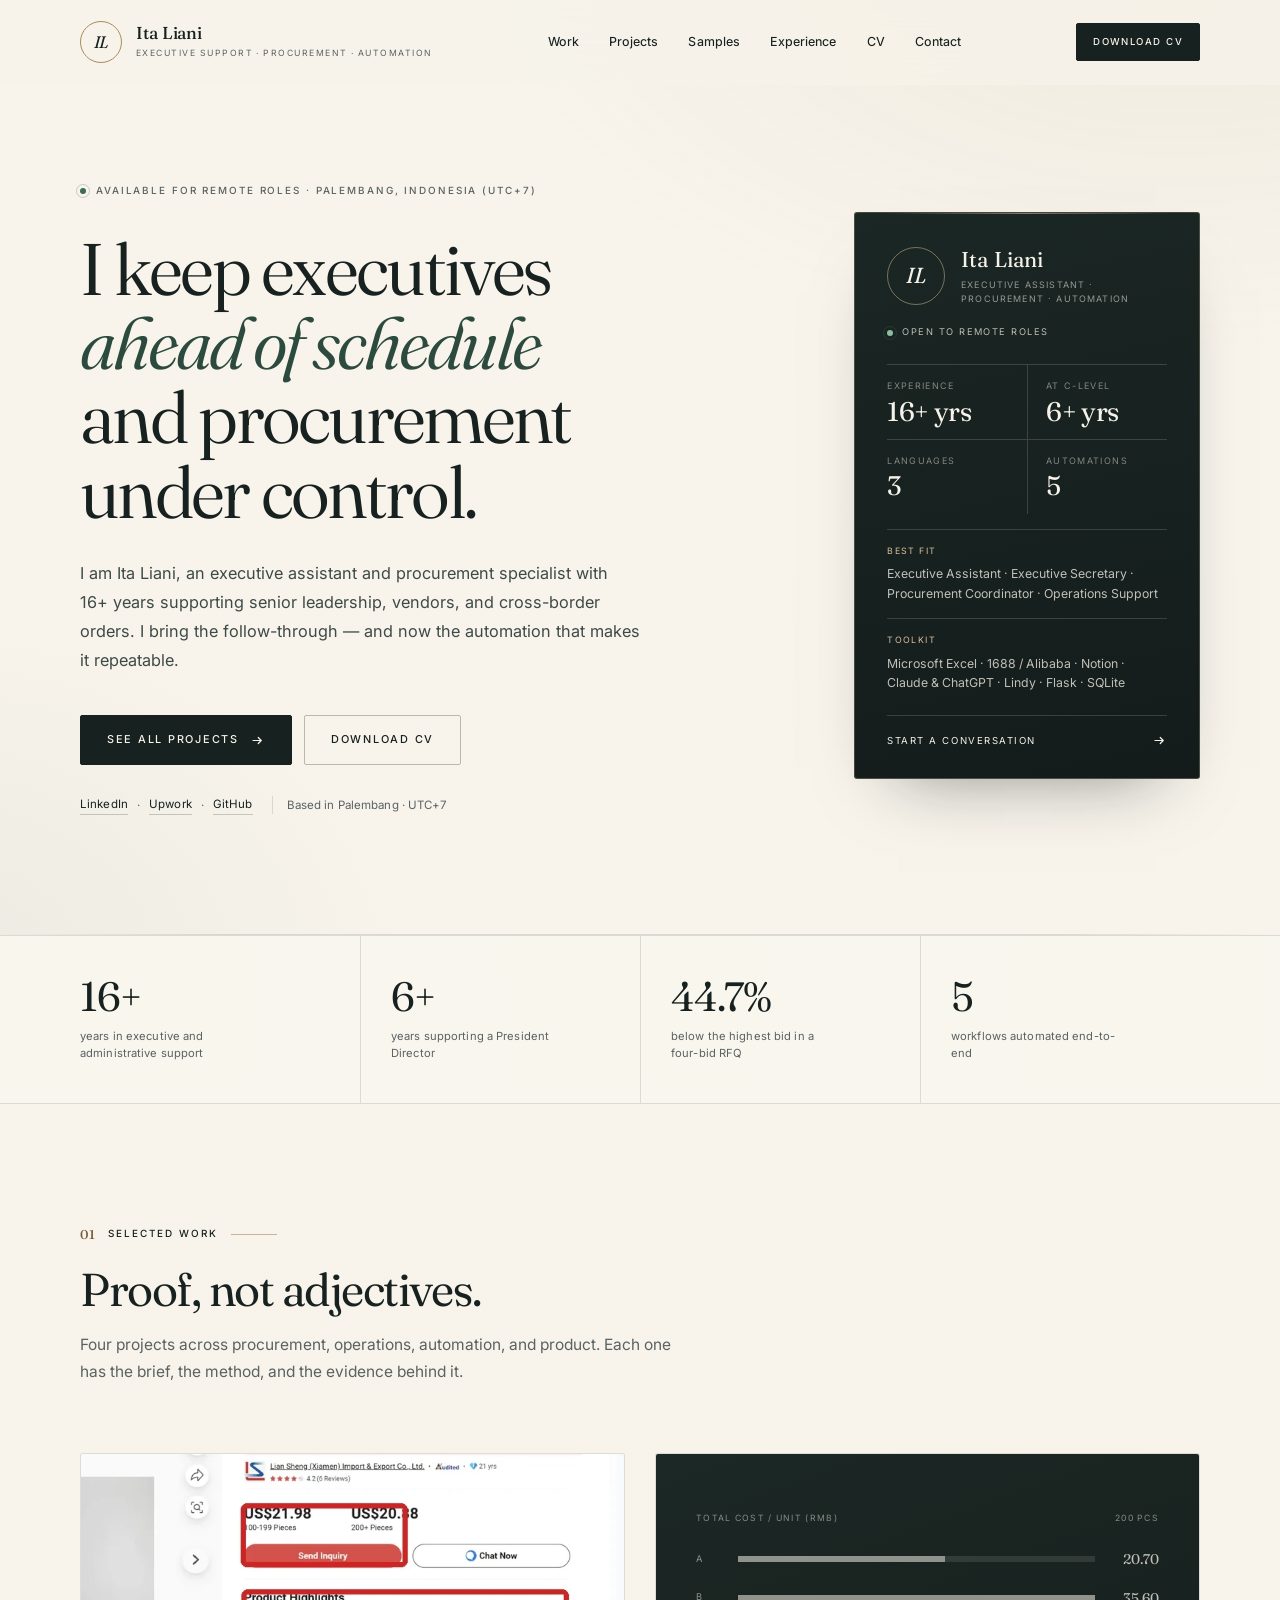
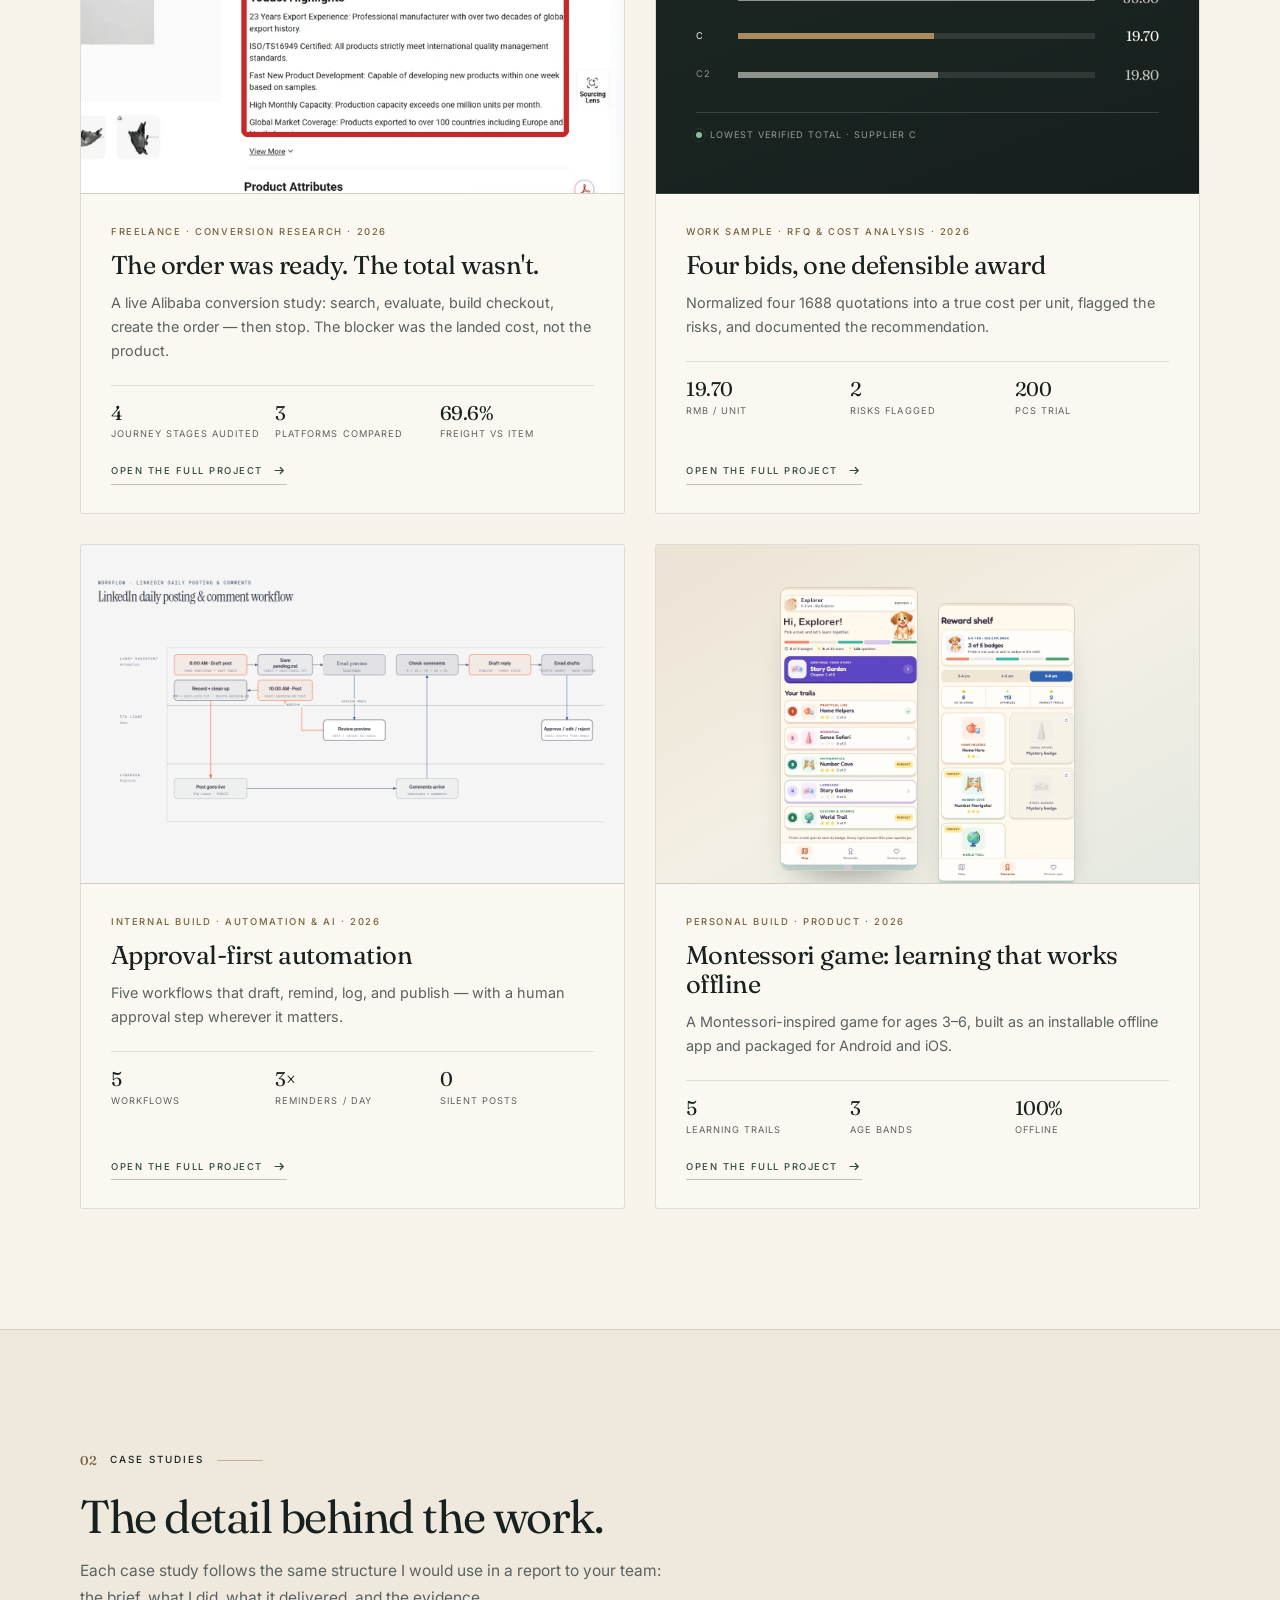
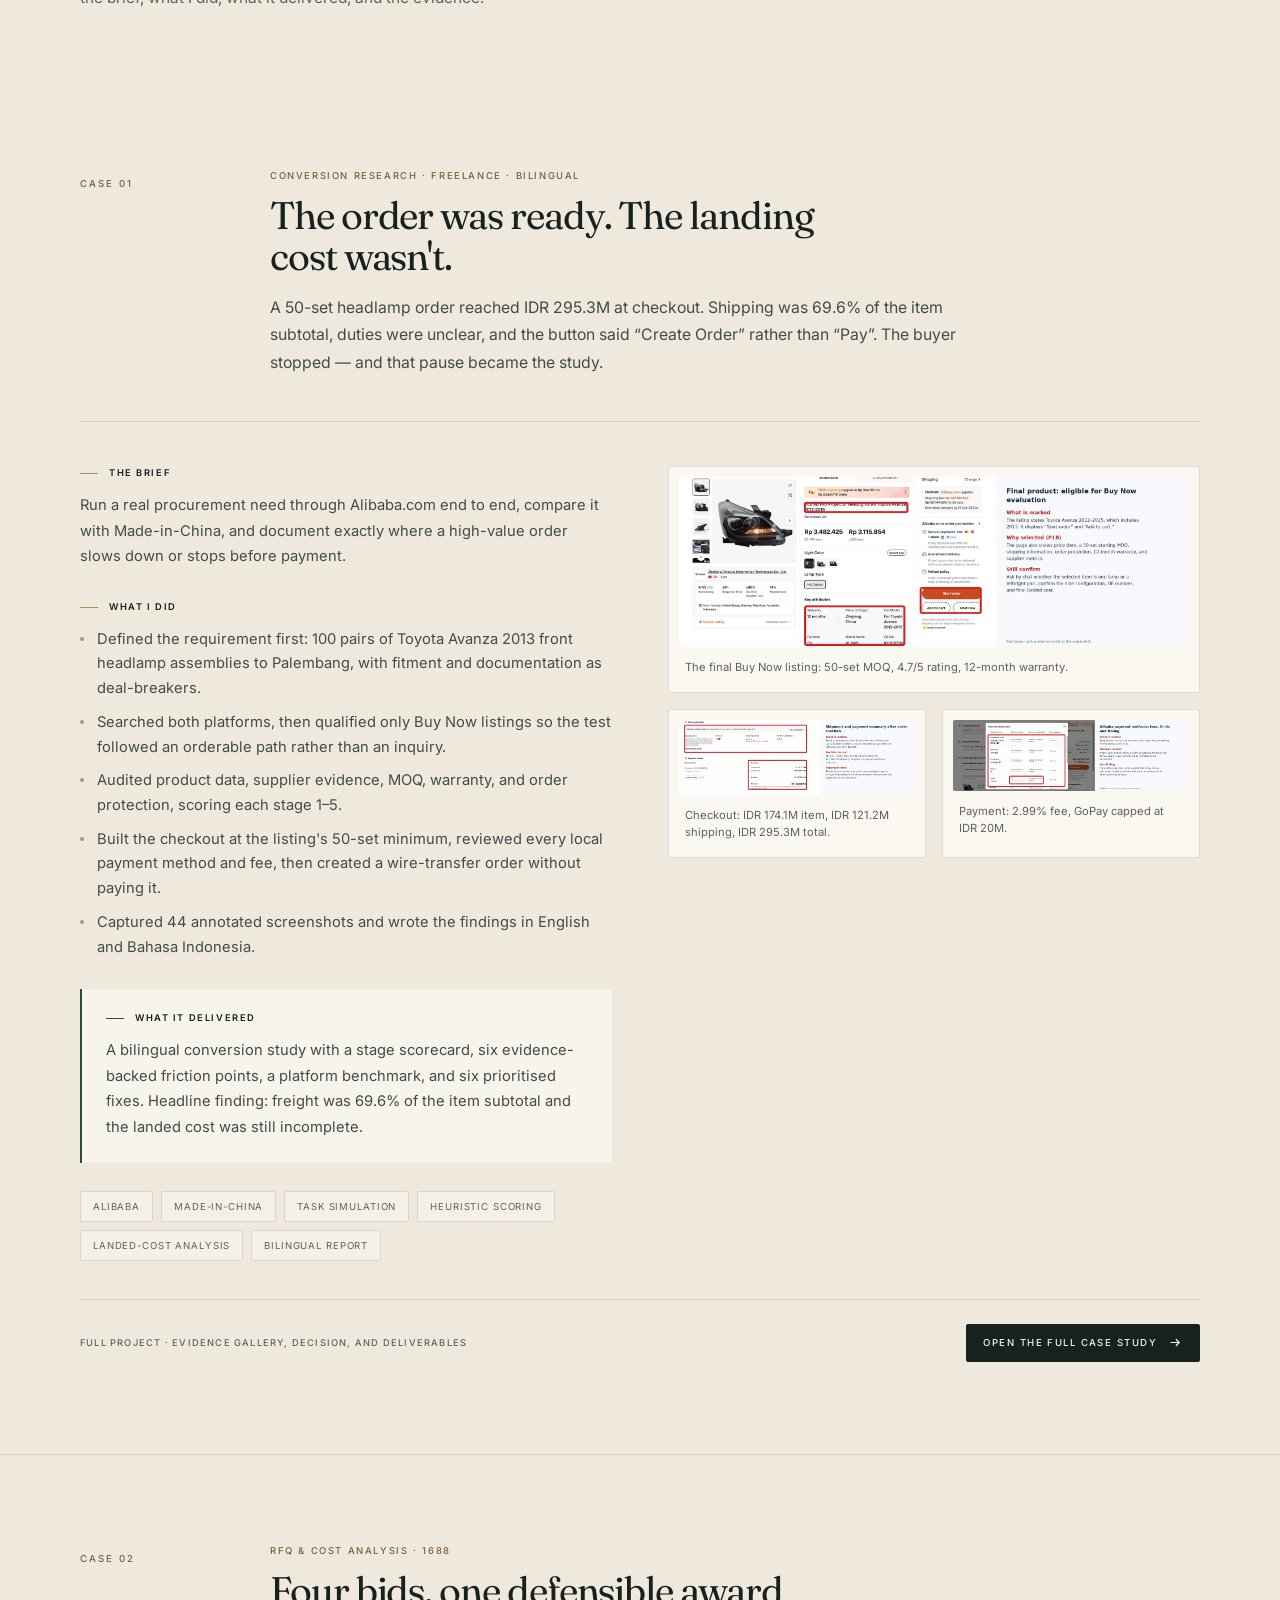
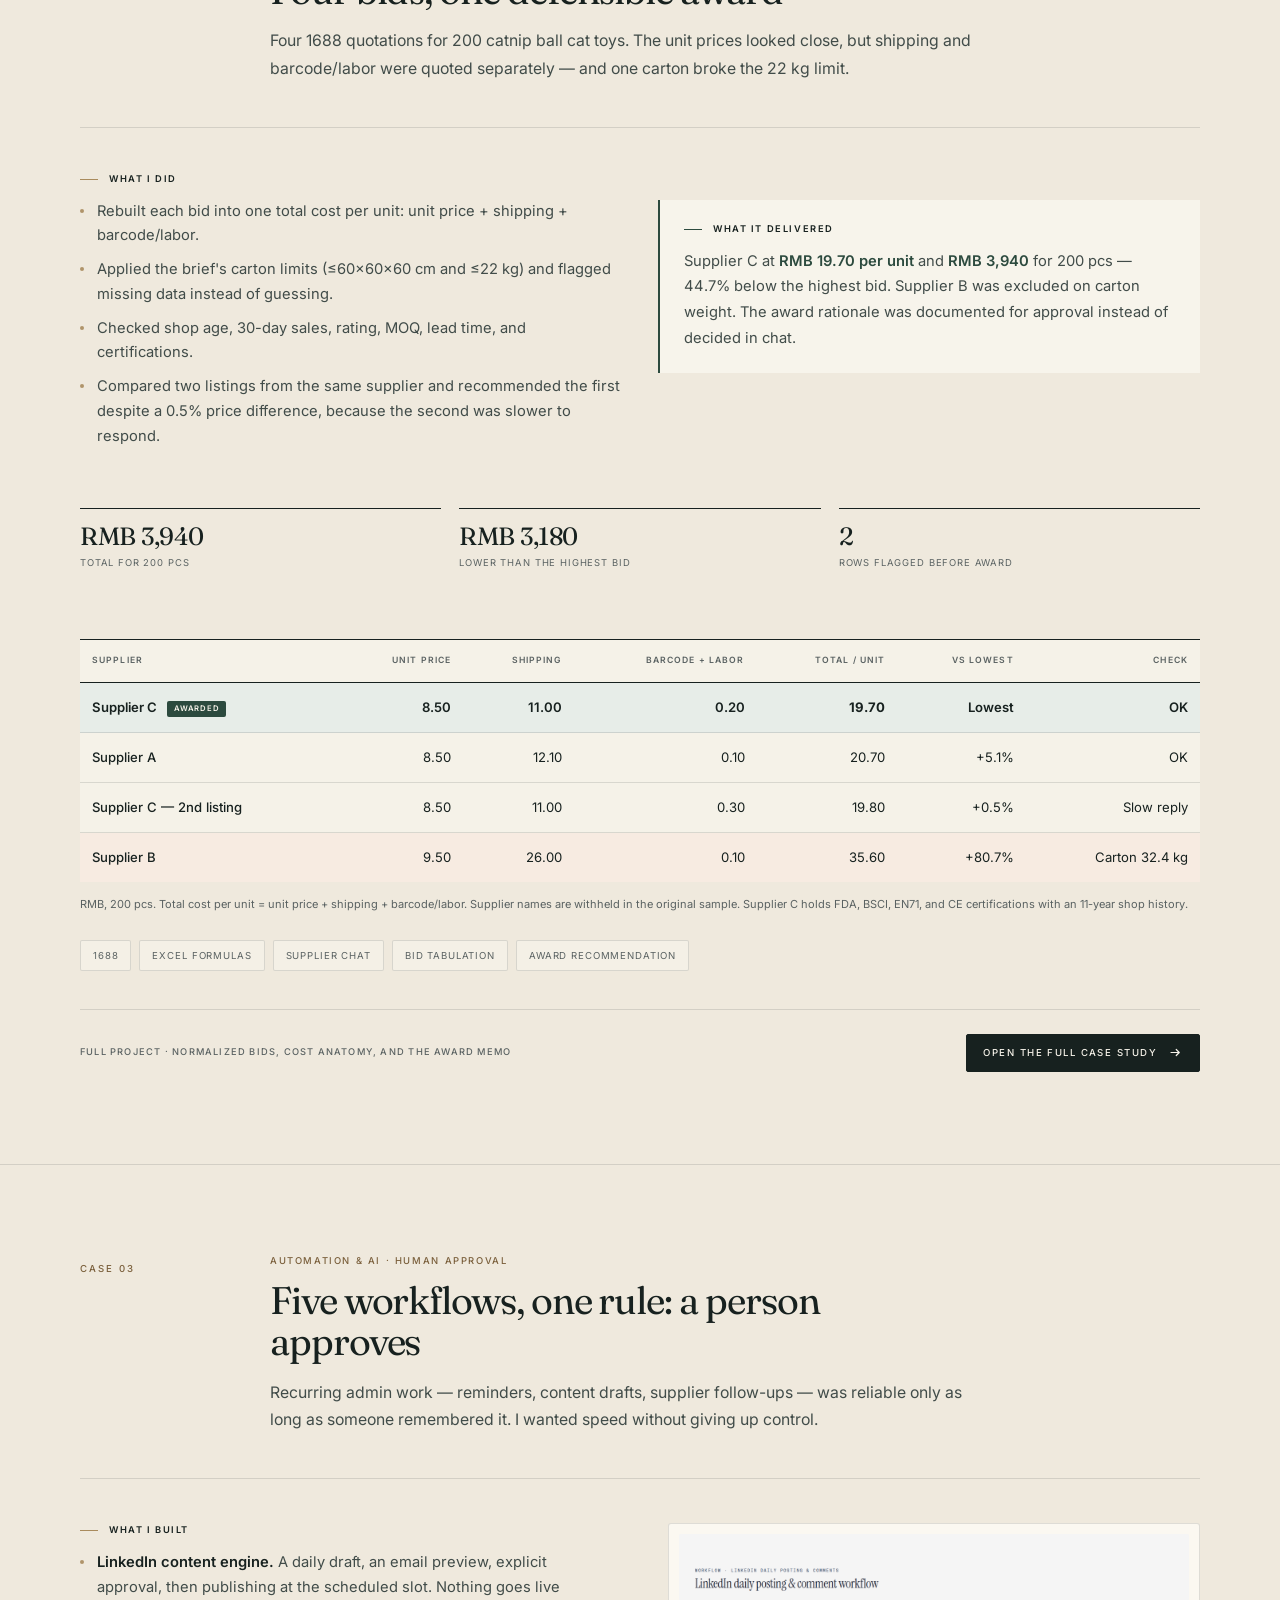
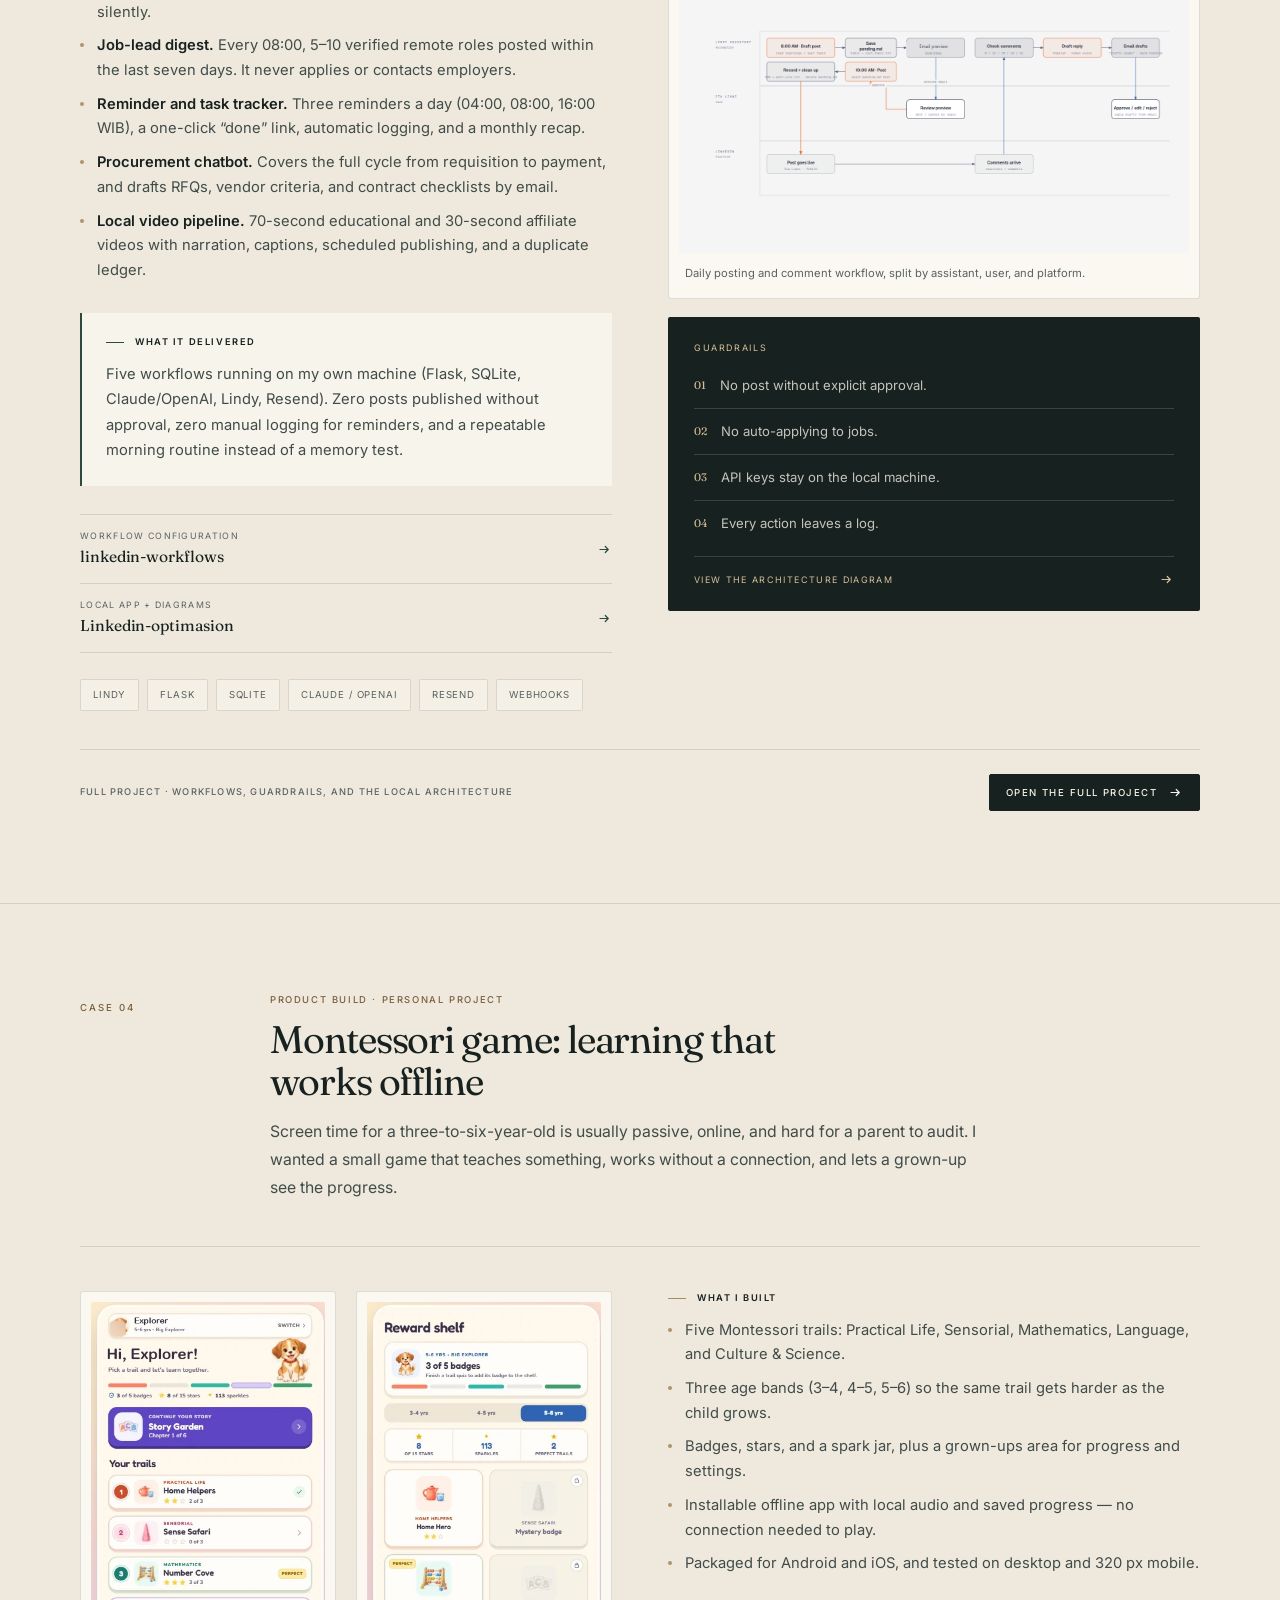
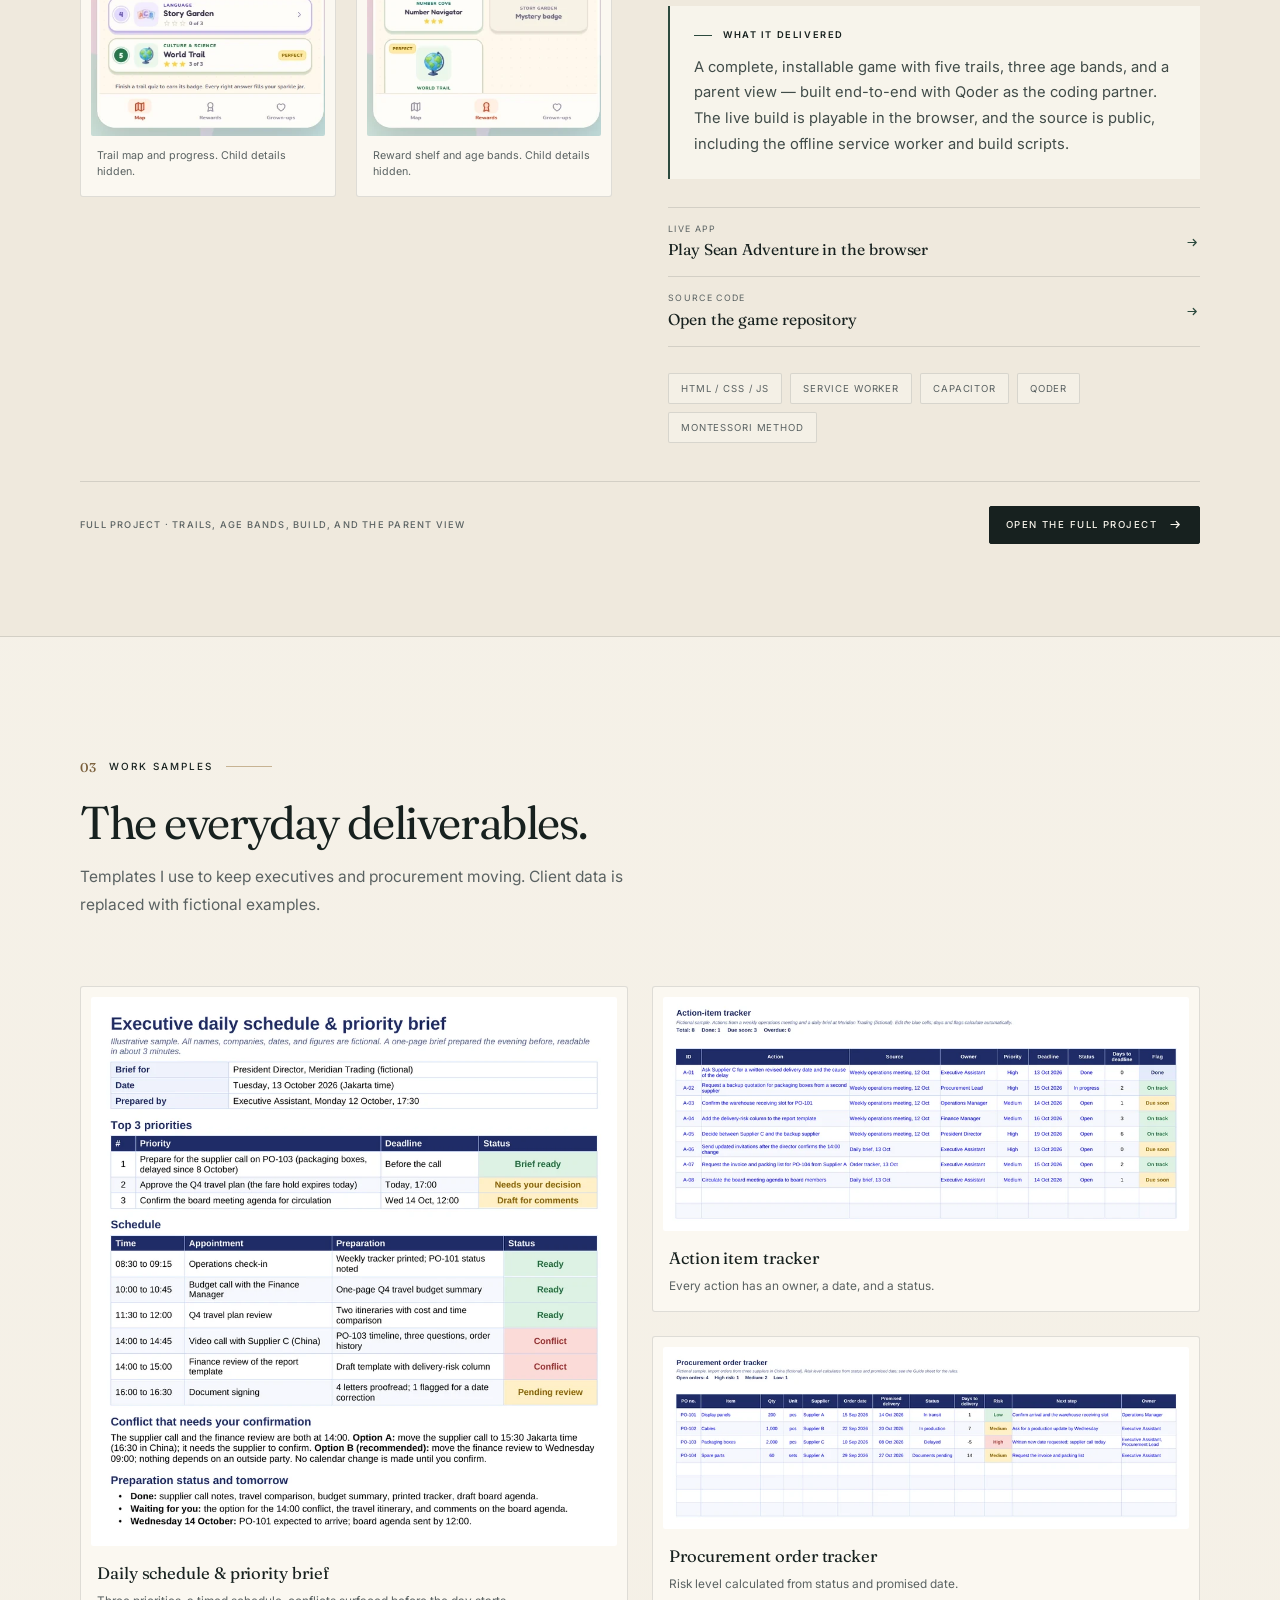
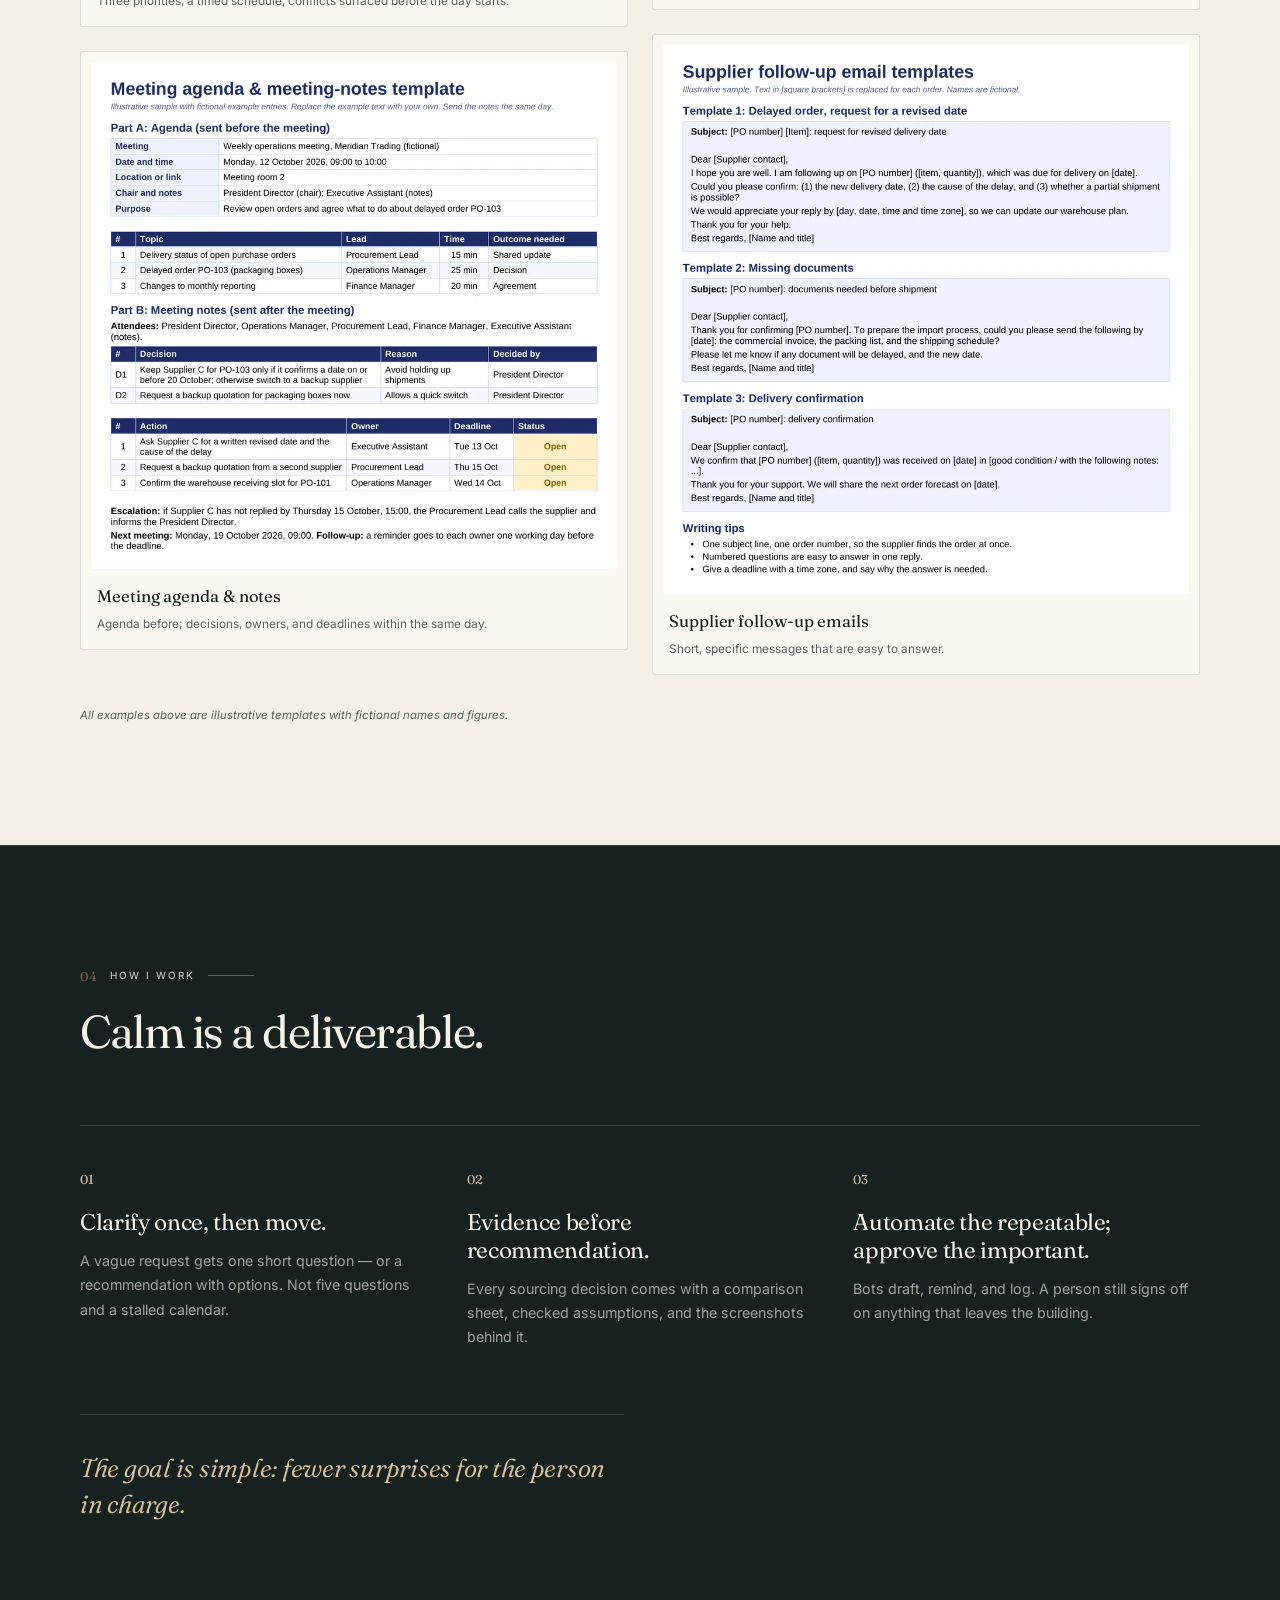
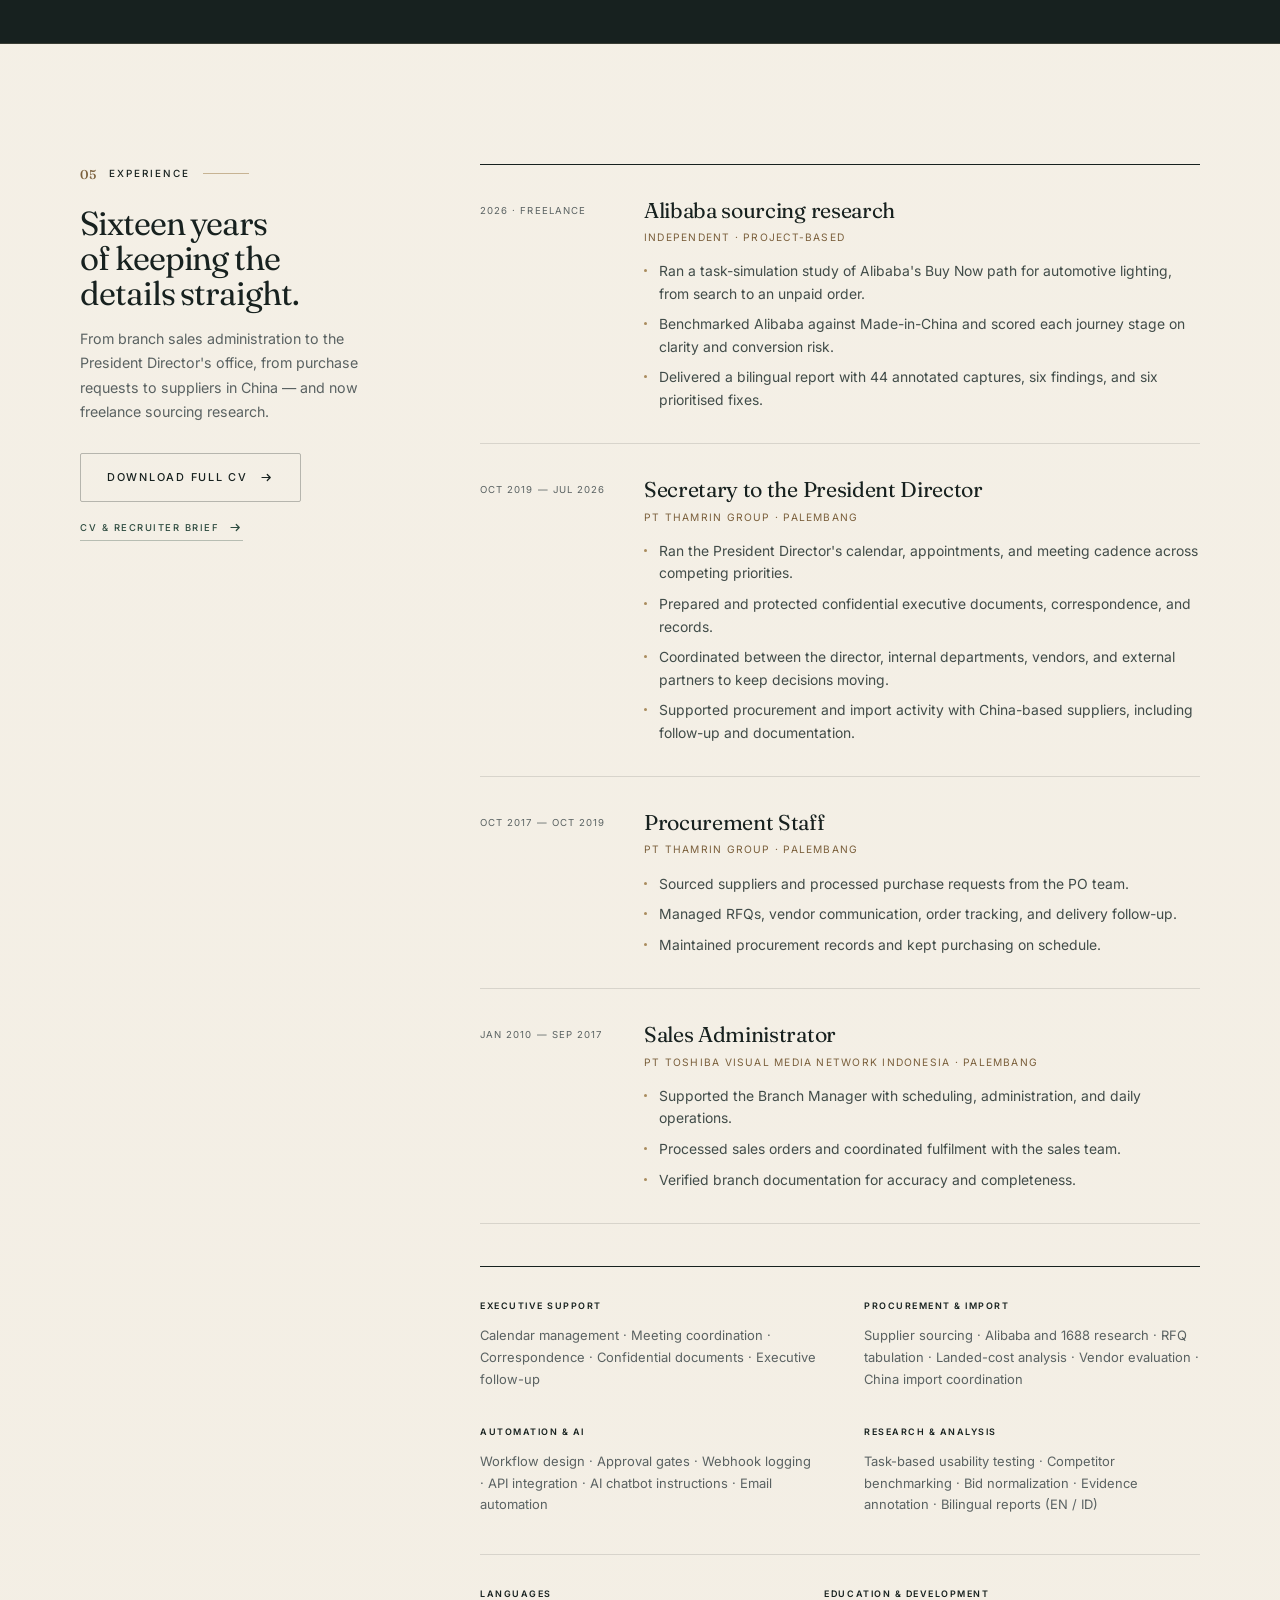
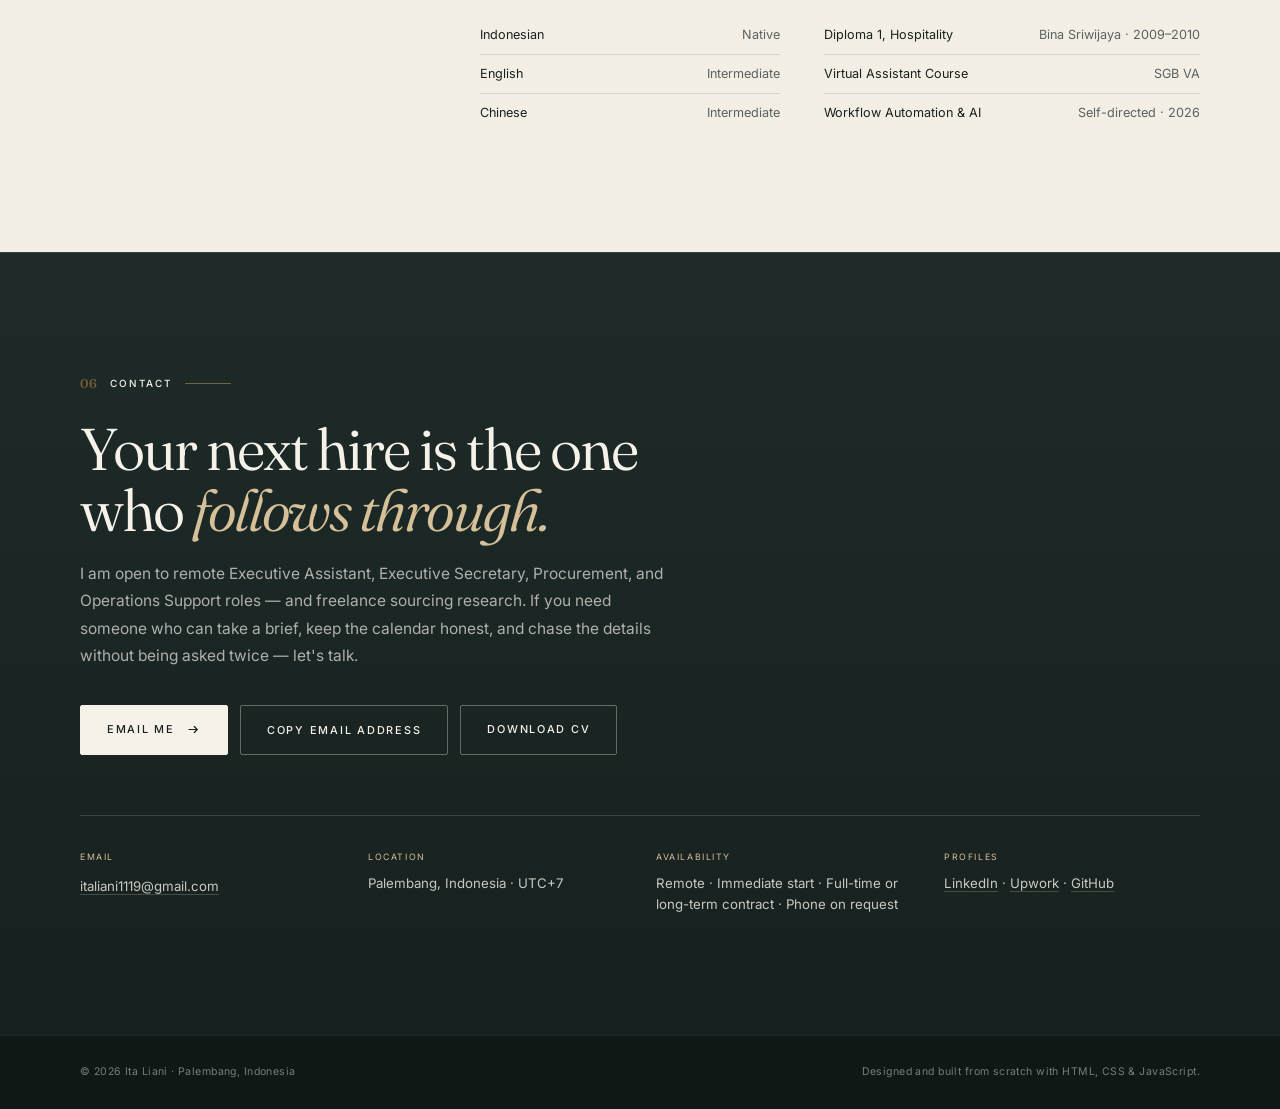
==== commit 2aaacda3: "Add the project hub, full project pages, and a recruiter-edition CV - New projects/index.html hub pl" ====
--- a/index.html
+++ b/index.html
@@ -62,9 +62,10 @@
 
     <nav class="nav" id="siteNav" aria-label="Main navigation">
       <a href="#work">Work</a>
-      <a href="#case-studies">Case studies</a>
+      <a href="projects/">Projects</a>
       <a href="#samples">Samples</a>
       <a href="#experience">Experience</a>
+      <a href="cv.html">CV</a>
       <a href="#contact">Contact</a>
       <a class="btn btn--sm nav__cv" href="assets/docs/Ita-Liani-CV.pdf" download>Download CV</a>
     </nav>
@@ -87,7 +88,7 @@
         <h1>I keep executives <em>ahead of schedule</em> and procurement under control.</h1>
         <p class="hero__lede">I am Ita Liani, an executive assistant and procurement specialist with 16+ years supporting senior leadership, vendors, and cross-border orders. I bring the follow-through — and now the automation that makes it repeatable.</p>
         <div class="hero__cta">
-          <a class="btn" href="#case-studies">Read the case studies
+          <a class="btn" href="projects/">See all projects
             <svg class="arrow" viewBox="0 0 20 20" aria-hidden="true"><path d="M4 10h11M11 6l4 4-4 4" fill="none" stroke="currentColor" stroke-width="1.6" stroke-linecap="round" stroke-linejoin="round"/></svg>
           </a>
           <a class="btn btn--ghost" href="assets/docs/Ita-Liani-CV.pdf" download>Download CV</a>
@@ -125,7 +126,7 @@
         </div>
         <div class="snapshot__row">
           <span>Toolkit</span>
-          <p>Microsoft Office · Notion · Claude &amp; ChatGPT · Lindy · Flask · SQLite</p>
+          <p>Microsoft Excel · 1688 / Alibaba · Notion · Claude &amp; ChatGPT · Lindy · Flask · SQLite</p>
         </div>
         <a class="snapshot__link" href="#contact">Start a conversation
           <svg class="arrow" viewBox="0 0 20 20" aria-hidden="true"><path d="M4 10h11M11 6l4 4-4 4" fill="none" stroke="currentColor" stroke-width="1.6" stroke-linecap="round" stroke-linejoin="round"/></svg>
@@ -208,14 +209,14 @@
           </div>
           <div class="card__body">
             <p class="card__tag">Internal build · Automation &amp; AI · 2026</p>
-            <h3><a href="#automation">Approval-first automation</a></h3>
+            <h3><a href="projects/automation.html">Approval-first automation</a></h3>
             <p class="card__desc">Five workflows that draft, remind, log, and publish — with a human approval step wherever it matters.</p>
             <ul class="card__metrics">
               <li><strong>5</strong><span>workflows</span></li>
               <li><strong>3×</strong><span>reminders / day</span></li>
               <li><strong>0</strong><span>silent posts</span></li>
             </ul>
-            <a class="text-link" href="#automation">Read the case study
+            <a class="text-link" href="projects/automation.html">Open the full project
               <svg class="arrow" viewBox="0 0 20 20" aria-hidden="true"><path d="M4 10h11M11 6l4 4-4 4" fill="none" stroke="currentColor" stroke-width="1.6" stroke-linecap="round" stroke-linejoin="round"/></svg>
             </a>
           </div>
@@ -230,14 +231,14 @@
           </div>
           <div class="card__body">
             <p class="card__tag">Personal build · Product · 2026</p>
-            <h3><a href="#game">Montessori game: learning that works offline</a></h3>
+            <h3><a href="projects/montessori-game.html">Montessori game: learning that works offline</a></h3>
             <p class="card__desc">A Montessori-inspired game for ages 3–6, built as an installable offline app and packaged for Android and iOS.</p>
             <ul class="card__metrics">
               <li><strong>5</strong><span>learning trails</span></li>
               <li><strong>3</strong><span>age bands</span></li>
               <li><strong>100%</strong><span>offline</span></li>
             </ul>
-            <a class="text-link" href="#game">Read the case study
+            <a class="text-link" href="projects/montessori-game.html">Open the full project
               <svg class="arrow" viewBox="0 0 20 20" aria-hidden="true"><path d="M4 10h11M11 6l4 4-4 4" fill="none" stroke="currentColor" stroke-width="1.6" stroke-linecap="round" stroke-linejoin="round"/></svg>
             </a>
           </div>
@@ -479,6 +480,13 @@
             </div>
           </div>
         </div>
+
+        <div class="case__cta">
+          <p>Full project · workflows, guardrails, and the local architecture</p>
+          <a class="btn btn--sm" href="projects/automation.html">Open the full project
+            <svg class="arrow" viewBox="0 0 20 20" aria-hidden="true"><path d="M4 10h11M11 6l4 4-4 4" fill="none" stroke="currentColor" stroke-width="1.6" stroke-linecap="round" stroke-linejoin="round"/></svg>
+          </a>
+        </div>
       </div>
     </article>
 
@@ -523,9 +531,13 @@
             </div>
             <div class="case__result">
               <h4>What it delivered</h4>
-              <p>A complete, installable game with five trails, three age bands, and a parent view — built end-to-end with Qoder as the coding partner. The source is public, including the offline service worker and build scripts.</p>
+              <p>A complete, installable game with five trails, three age bands, and a parent view — built end-to-end with Qoder as the coding partner. The live build is playable in the browser, and the source is public, including the offline service worker and build scripts.</p>
             </div>
             <div class="case__links">
+              <a class="repo-link" href="https://italiani1119-luck.github.io/games-montessori-sean-advanture/" target="_blank" rel="noopener">
+                <span>Live app</span><strong>Play Sean Adventure in the browser</strong>
+                <svg class="arrow" viewBox="0 0 20 20" aria-hidden="true"><path d="M4 10h11M11 6l4 4-4 4" fill="none" stroke="currentColor" stroke-width="1.6" stroke-linecap="round" stroke-linejoin="round"/></svg>
+              </a>
               <a class="repo-link" href="https://github.com/italiani1119-luck/games-montessori-sean-advanture" target="_blank" rel="noopener">
                 <span>Source code</span><strong>Open the game repository</strong>
                 <svg class="arrow" viewBox="0 0 20 20" aria-hidden="true"><path d="M4 10h11M11 6l4 4-4 4" fill="none" stroke="currentColor" stroke-width="1.6" stroke-linecap="round" stroke-linejoin="round"/></svg>
@@ -535,6 +547,13 @@
               <li>HTML / CSS / JS</li><li>Service worker</li><li>Capacitor</li><li>Qoder</li><li>Montessori method</li>
             </ul>
           </div>
+        </div>
+
+        <div class="case__cta">
+          <p>Full project · trails, age bands, build, and the parent view</p>
+          <a class="btn btn--sm" href="projects/montessori-game.html">Open the full project
+            <svg class="arrow" viewBox="0 0 20 20" aria-hidden="true"><path d="M4 10h11M11 6l4 4-4 4" fill="none" stroke="currentColor" stroke-width="1.6" stroke-linecap="round" stroke-linejoin="round"/></svg>
+          </a>
         </div>
       </div>
     </article>
@@ -625,6 +644,9 @@
         <h2>Sixteen years of keeping the details straight.</h2>
         <p class="experience__note">From branch sales administration to the President Director's office, from purchase requests to suppliers in China — and now freelance sourcing research.</p>
         <a class="btn btn--ghost" href="assets/docs/Ita-Liani-CV.pdf" download>Download full CV
+          <svg class="arrow" viewBox="0 0 20 20" aria-hidden="true"><path d="M4 10h11M11 6l4 4-4 4" fill="none" stroke="currentColor" stroke-width="1.6" stroke-linecap="round" stroke-linejoin="round"/></svg>
+        </a>
+        <a class="text-link experience__read" href="cv.html">CV &amp; recruiter brief
           <svg class="arrow" viewBox="0 0 20 20" aria-hidden="true"><path d="M4 10h11M11 6l4 4-4 4" fill="none" stroke="currentColor" stroke-width="1.6" stroke-linecap="round" stroke-linejoin="round"/></svg>
         </a>
       </aside>
@@ -692,11 +714,15 @@
           </div>
           <div>
             <h3>Procurement &amp; import</h3>
-            <p>Supplier sourcing · Alibaba and 1688 research · RFQ and bid comparison · Vendor coordination · China import coordination · Order tracking</p>
+            <p>Supplier sourcing · Alibaba and 1688 research · RFQ tabulation · Landed-cost analysis · Vendor evaluation · China import coordination</p>
           </div>
           <div>
             <h3>Automation &amp; AI</h3>
-            <p>Workflow design · Scheduled reminders · Automatic logging · AI chatbot instructions · Email automation</p>
+            <p>Workflow design · Approval gates · Webhook logging · API integration · AI chatbot instructions · Email automation</p>
+          </div>
+          <div>
+            <h3>Research &amp; analysis</h3>
+            <p>Task-based usability testing · Competitor benchmarking · Bid normalization · Evidence annotation · Bilingual reports (EN / ID)</p>
           </div>
         </div>
 
--- a/css/styles.css
+++ b/css/styles.css
@@ -631,6 +631,15 @@
 }
 .card h3 a{ text-decoration: none; }
 .card h3 a:hover{ color: var(--pine); }
+.card__actions{
+  display: flex;
+  flex-wrap: wrap;
+  align-items: center;
+  gap: 10px 24px;
+  margin-top: auto;
+}
+.card__actions .text-link{ margin-top: 0; }
+
 .card__desc{
   font-size: .9rem;
   line-height: 1.66;
@@ -1247,6 +1256,7 @@
   color: var(--muted);
 }
 .experience__aside .btn{ margin-top: 28px; }
+.experience__read{ margin-top: 18px; }
 
 .timeline{ border-top: 1px solid var(--ink); }
 .job{
@@ -1301,8 +1311,8 @@
 
 .capabilities{
   display: grid;
-  grid-template-columns: repeat(3, 1fr);
-  gap: 30px;
+  grid-template-columns: repeat(2, 1fr);
+  gap: 34px 48px;
   margin-top: 42px;
   padding-top: 32px;
   border-top: 1px solid var(--ink);
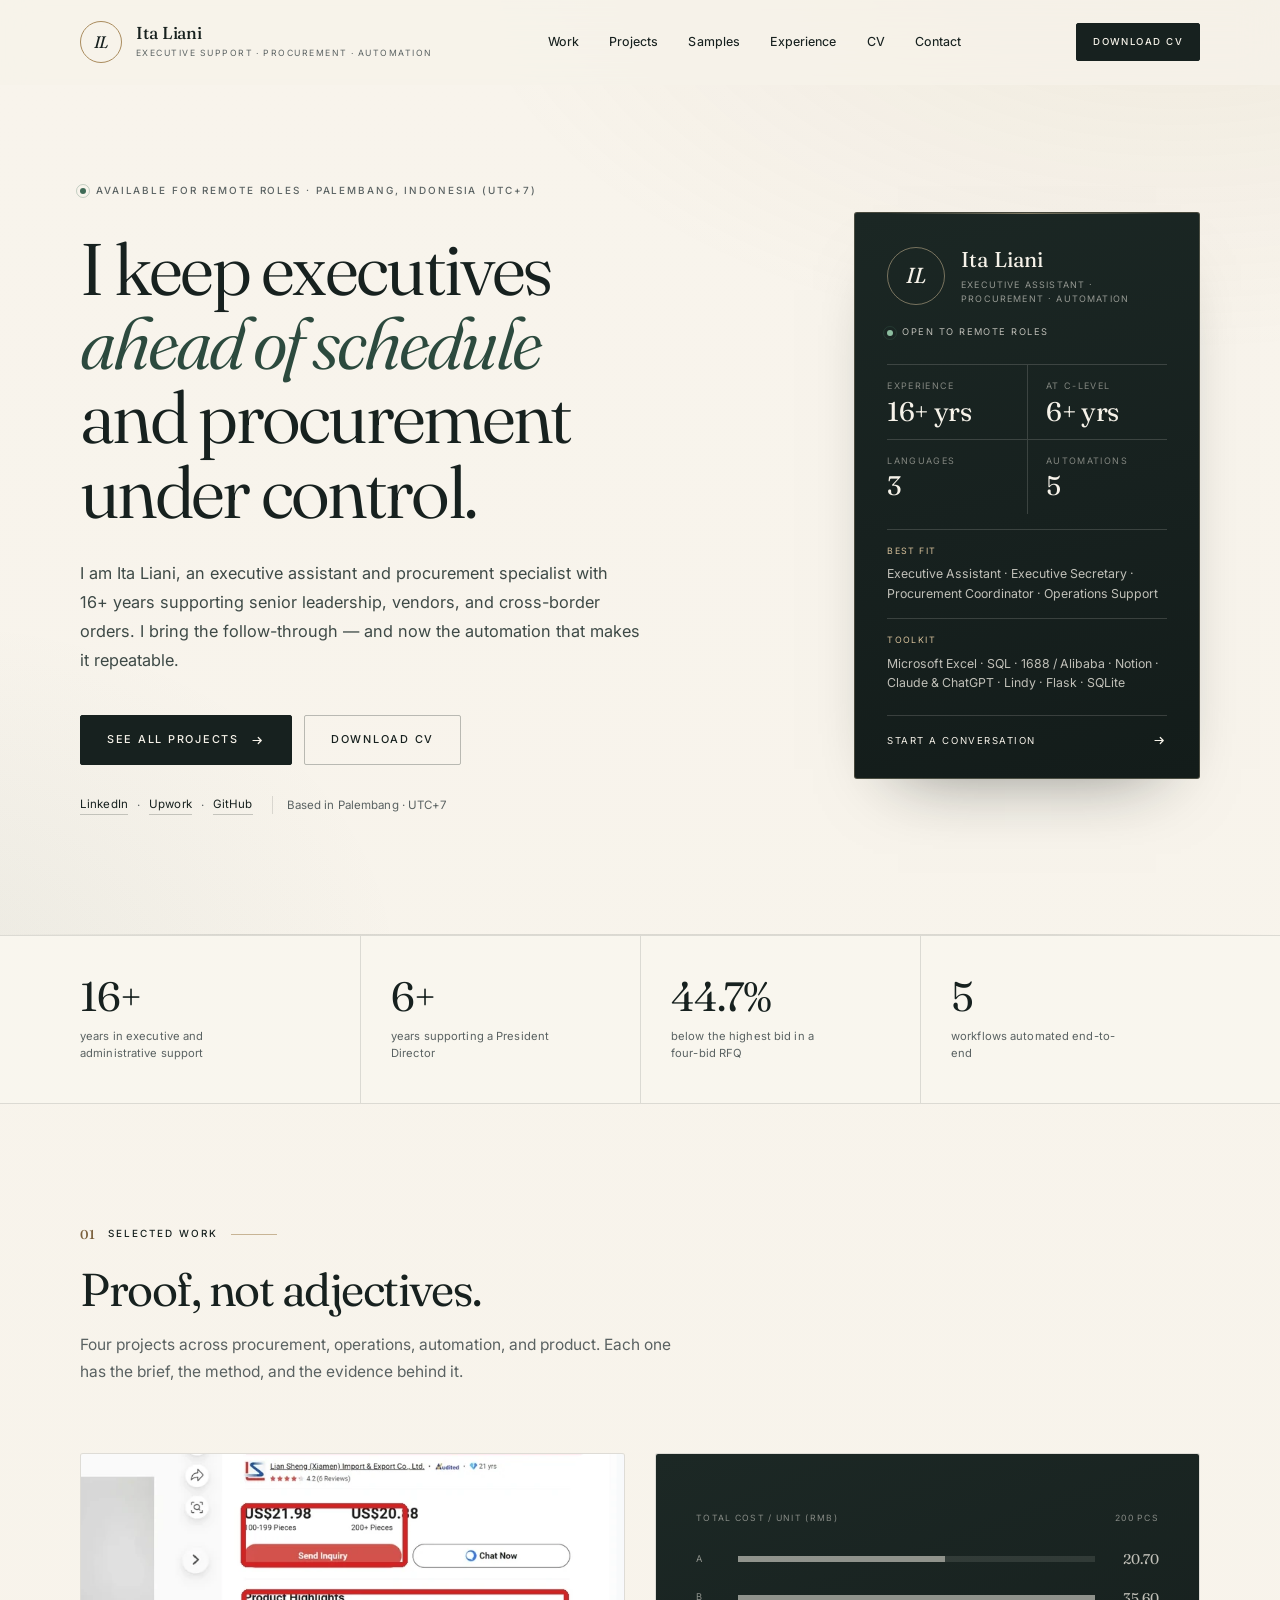
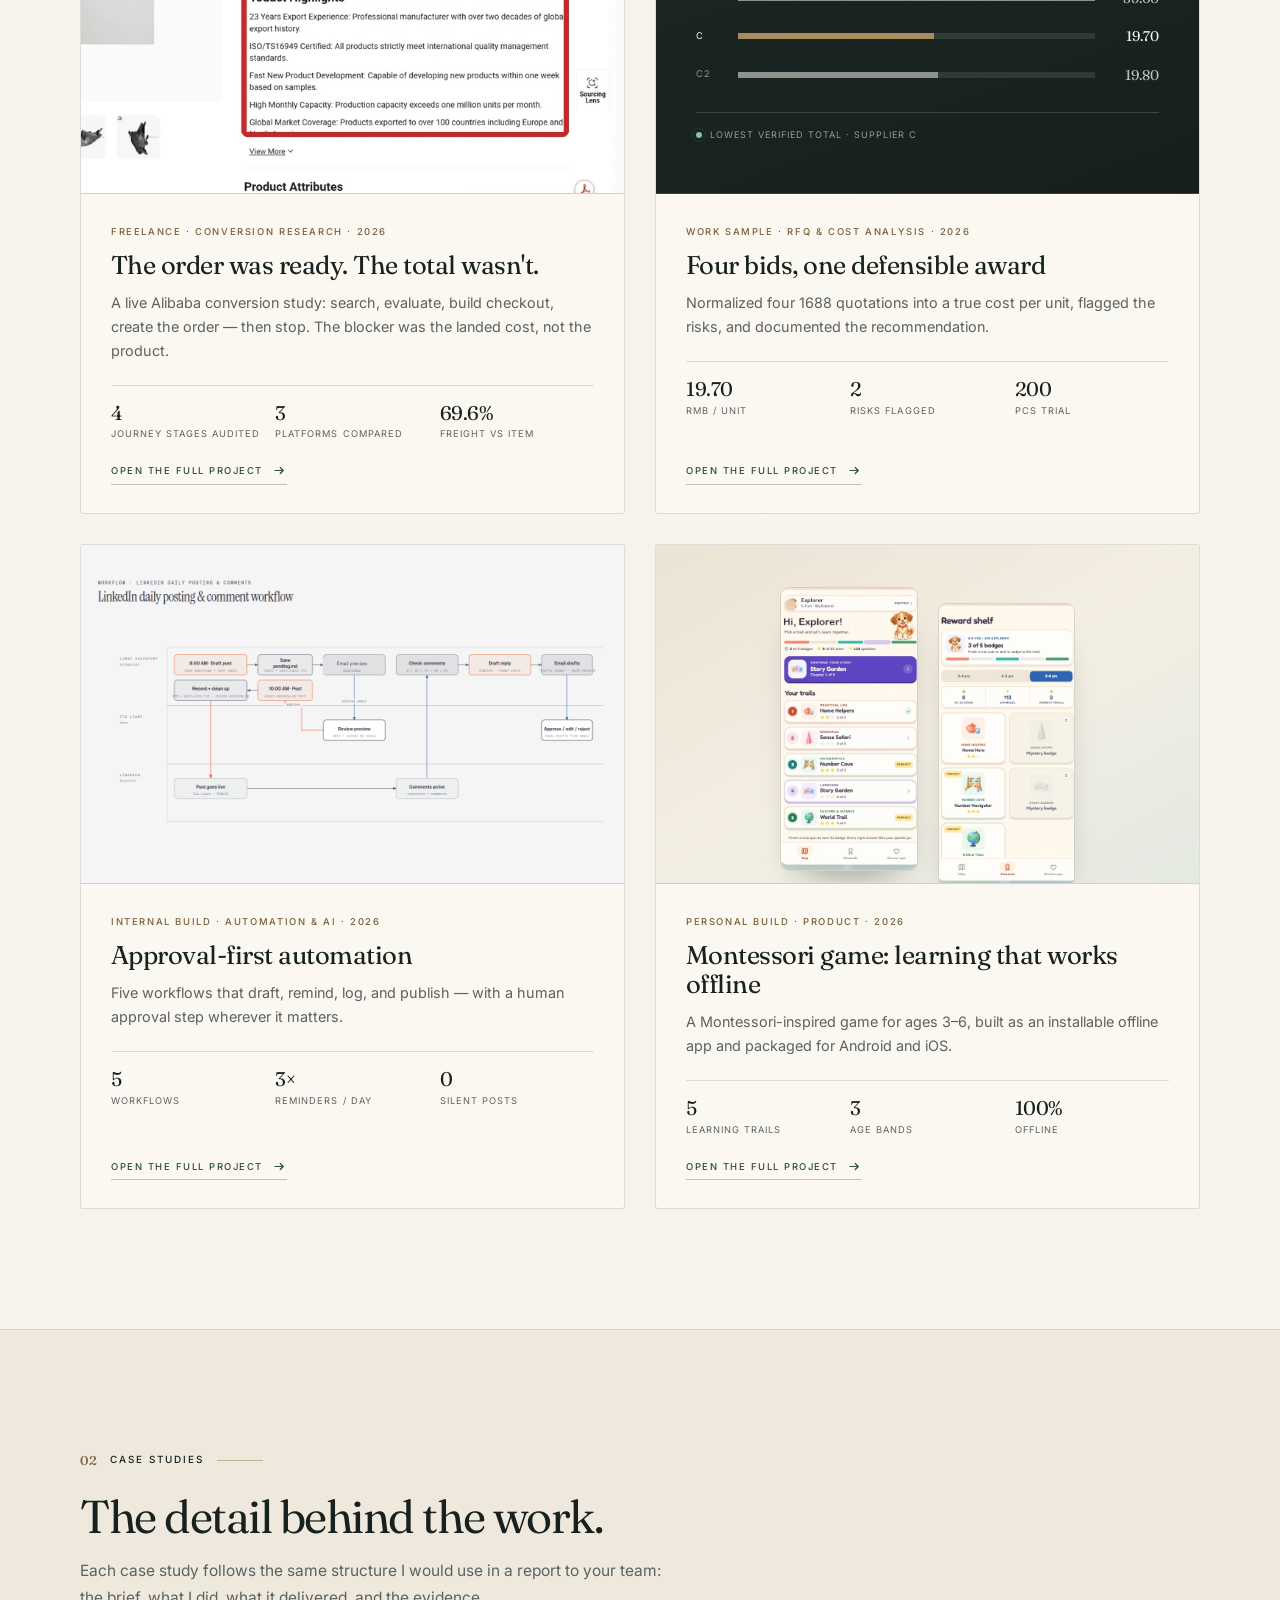
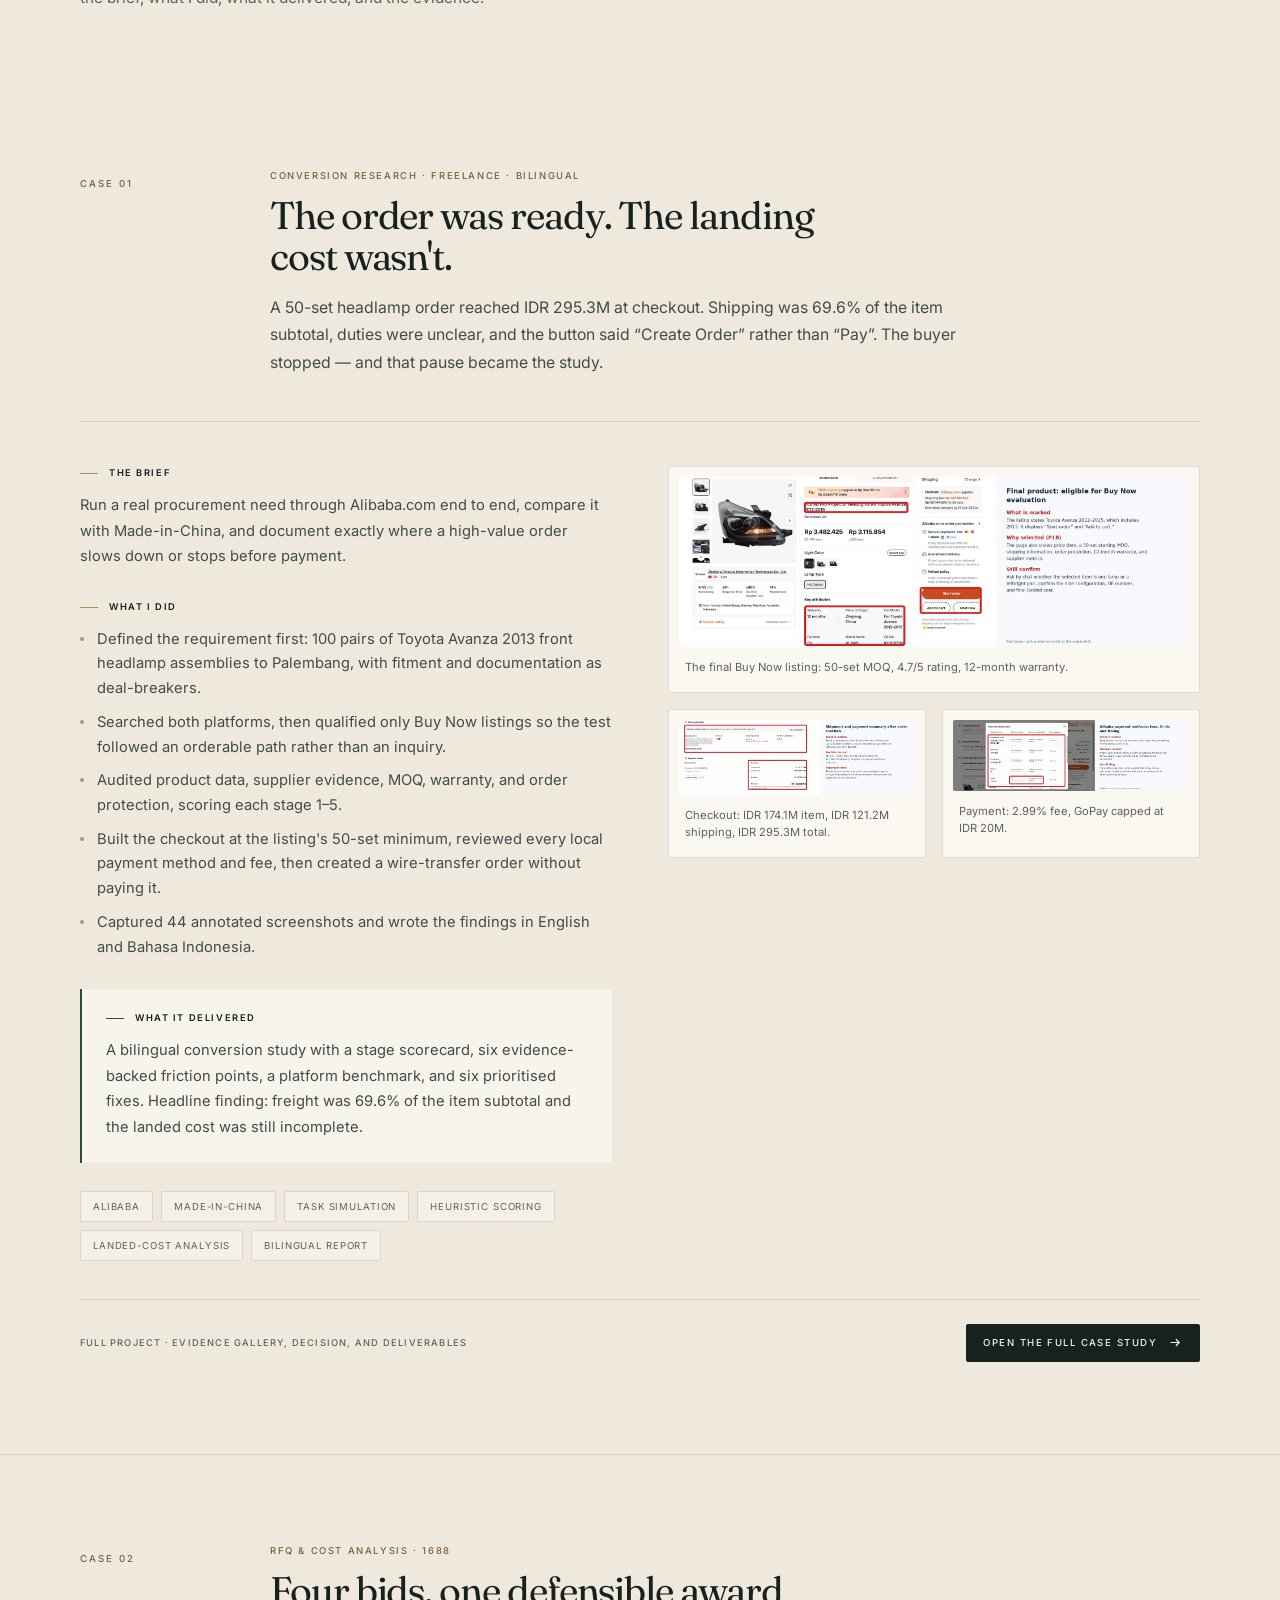
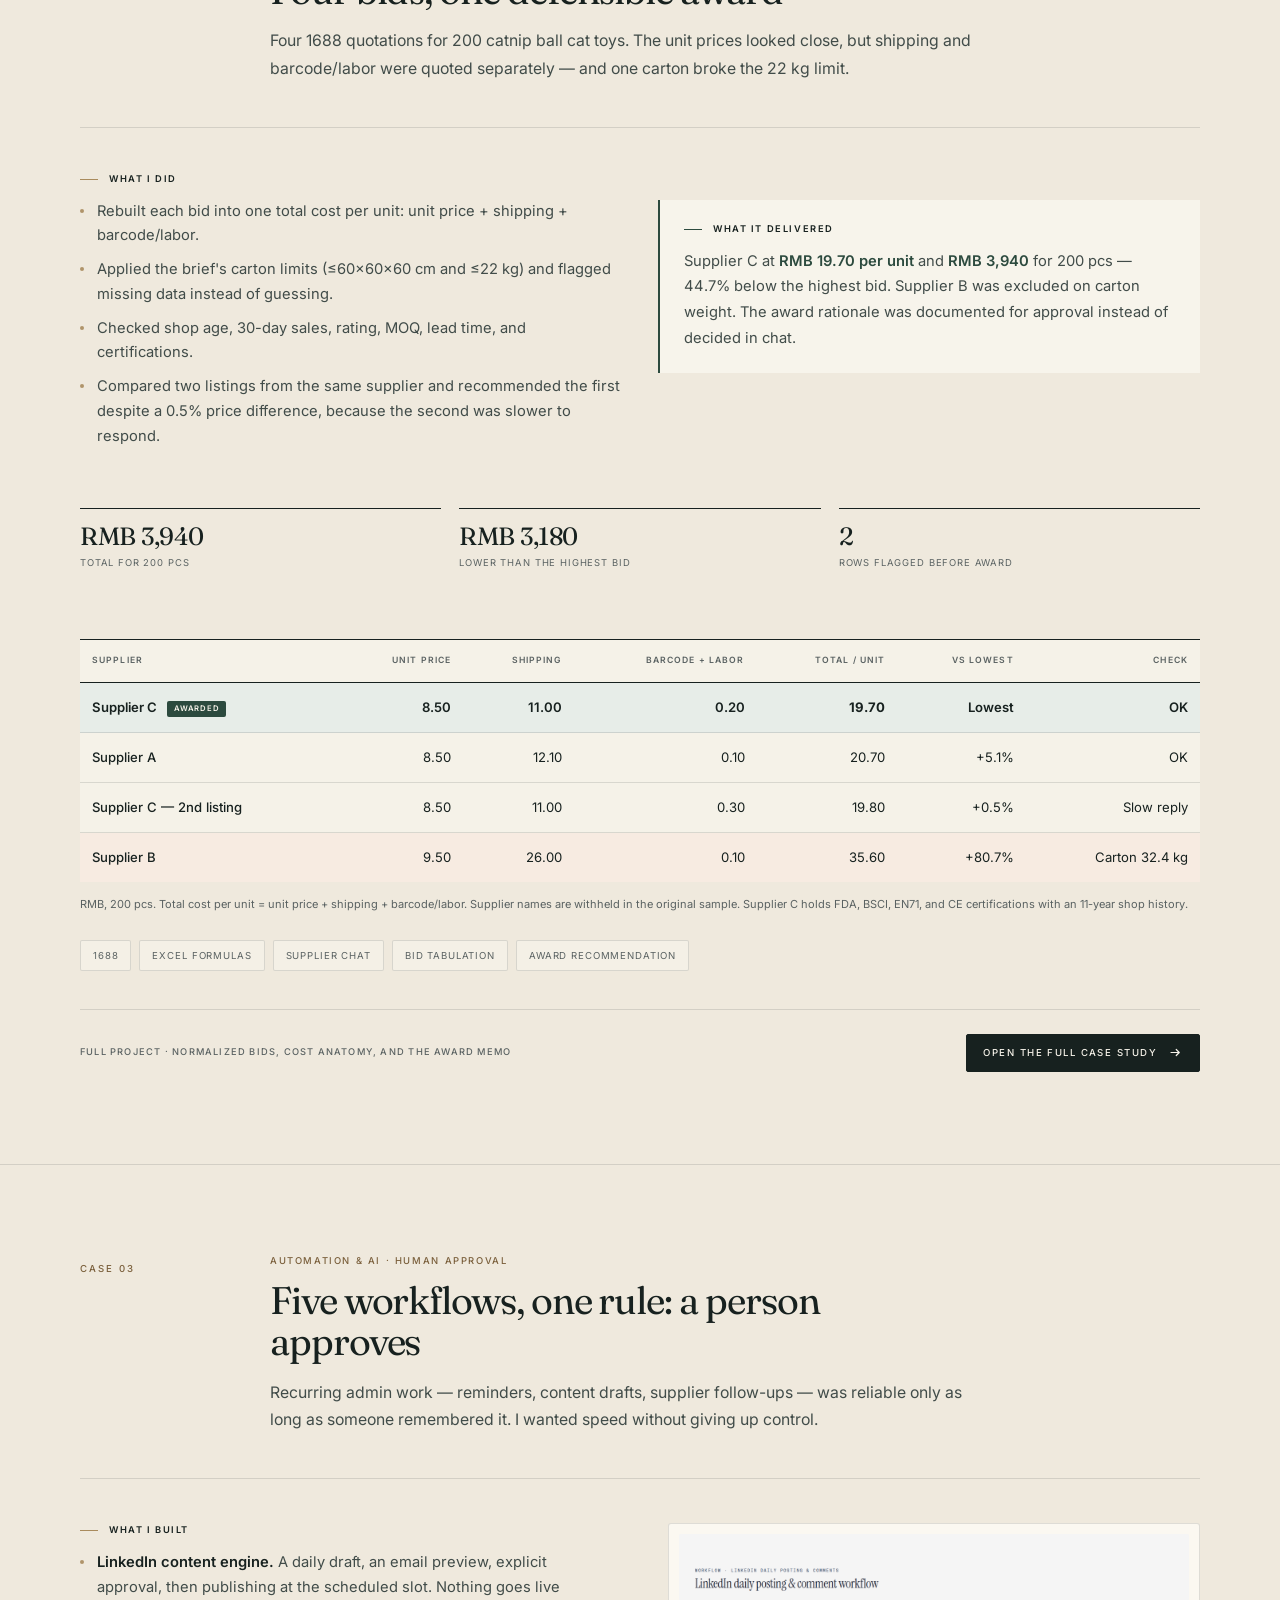
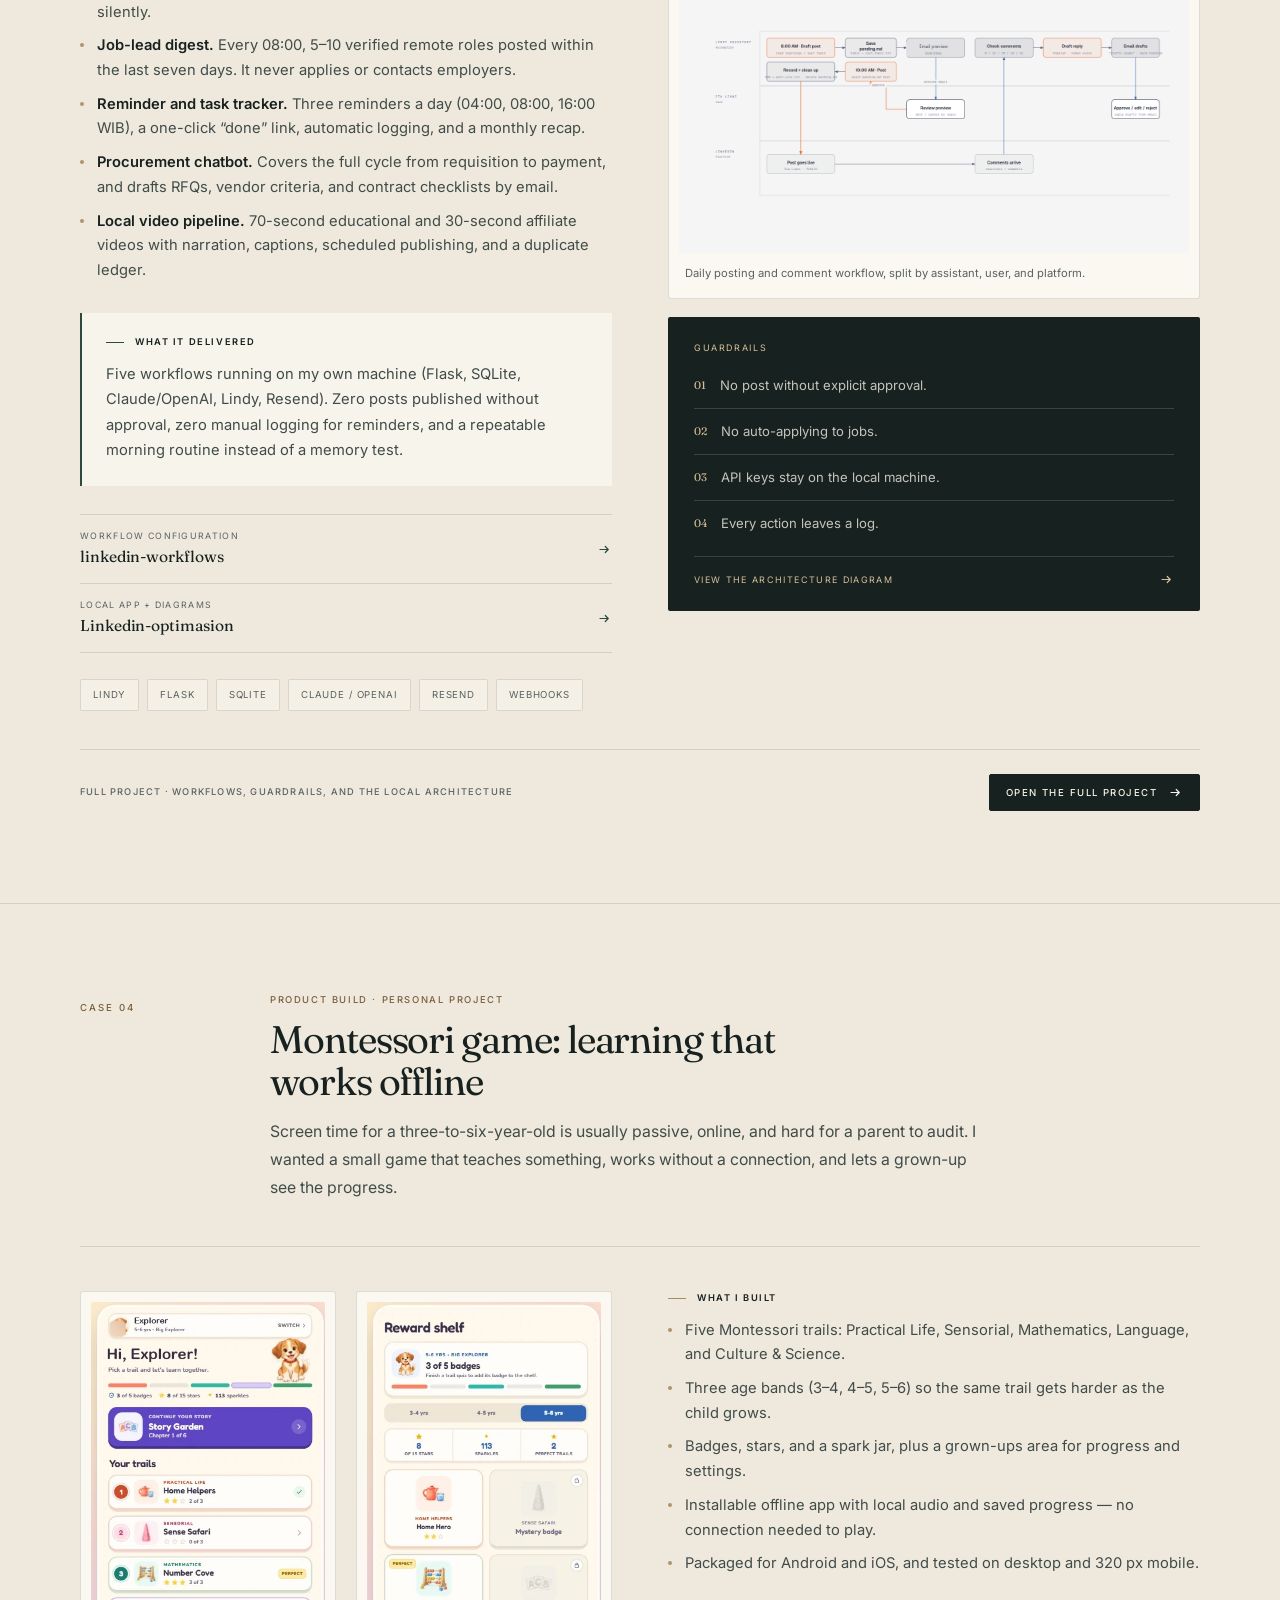
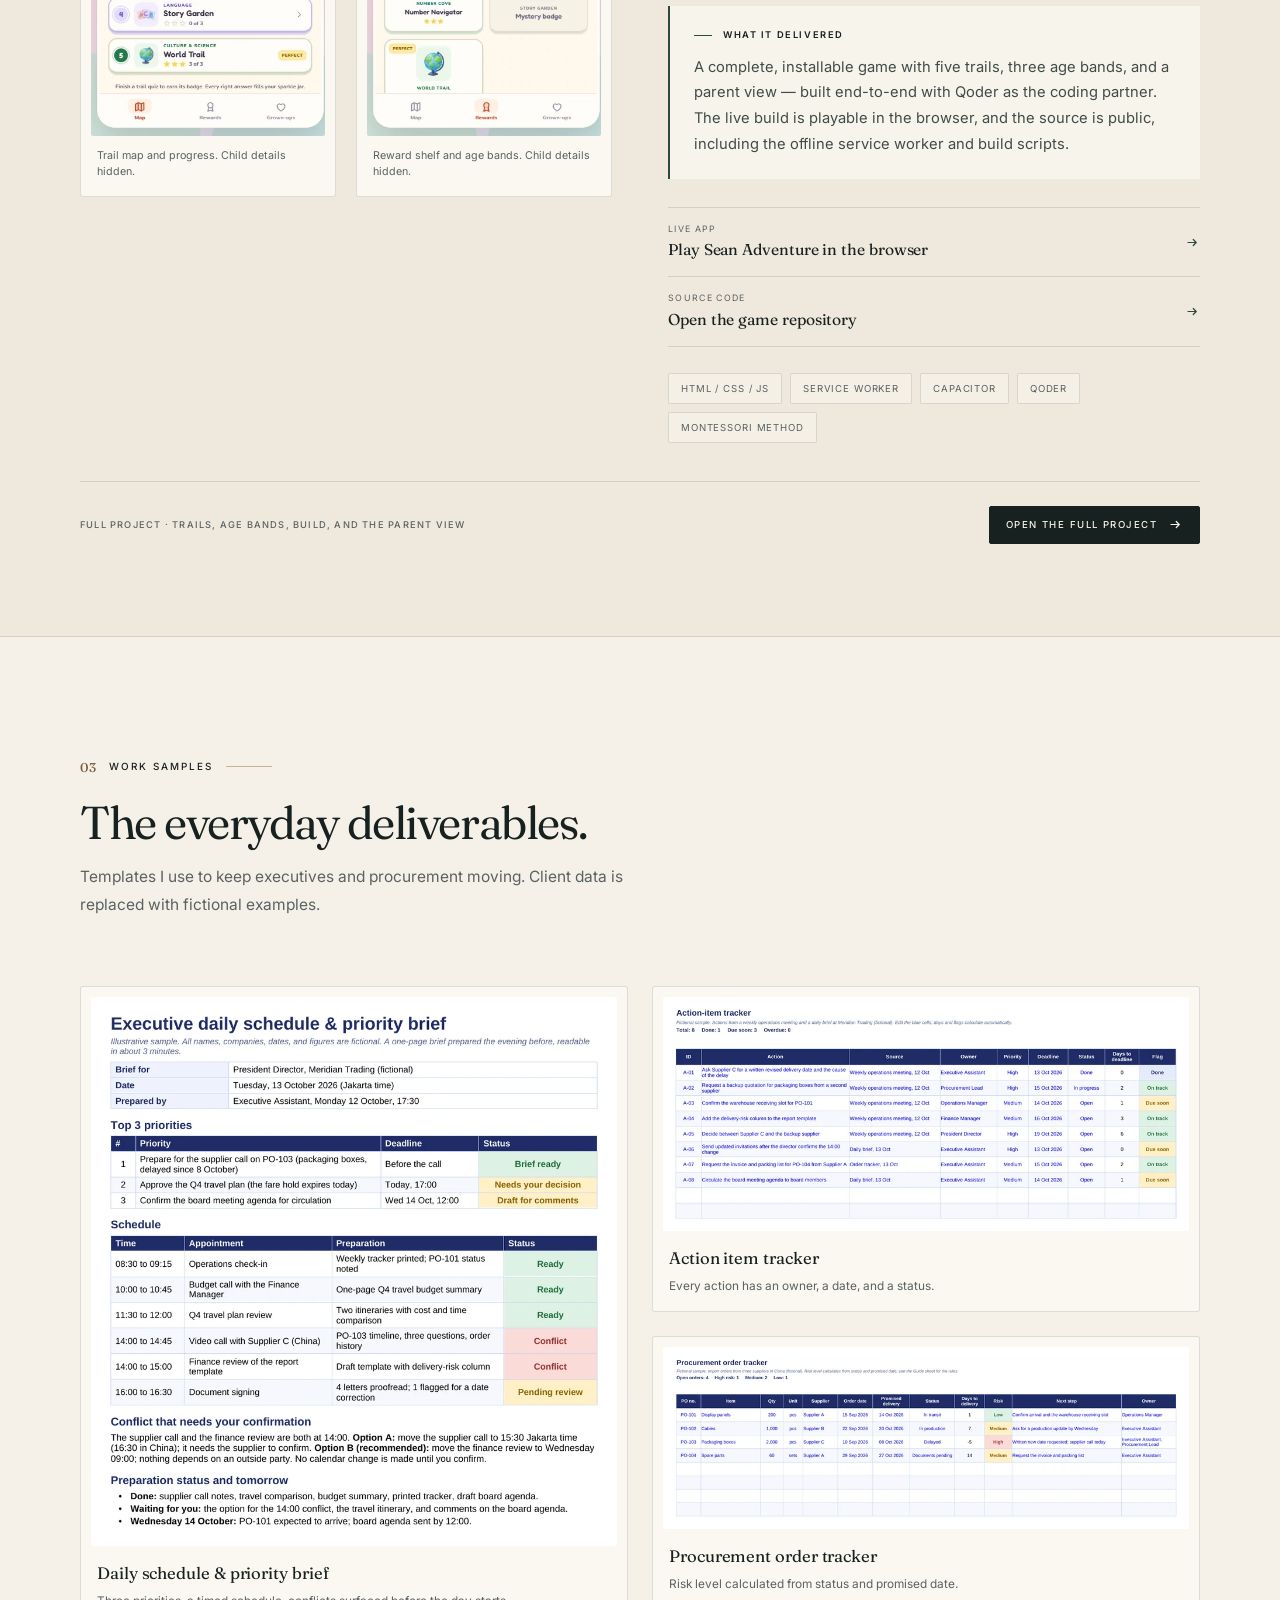
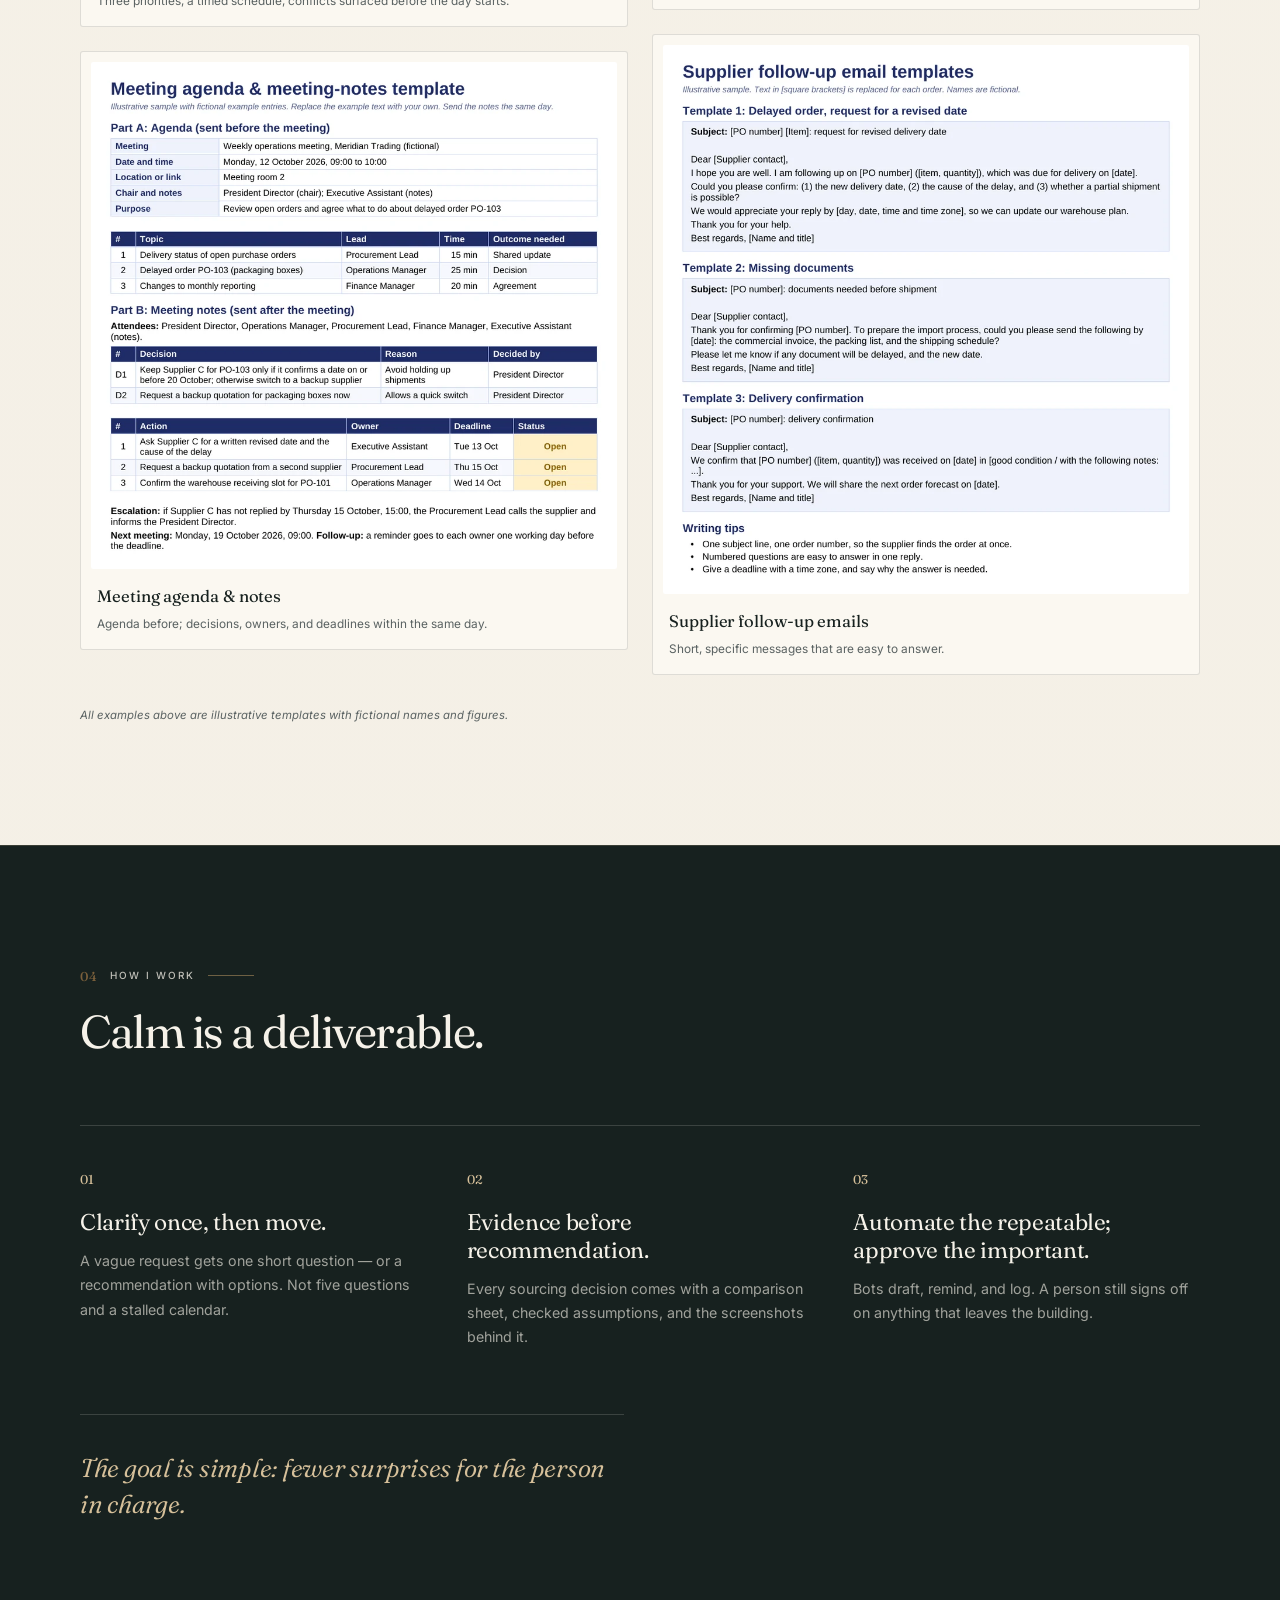
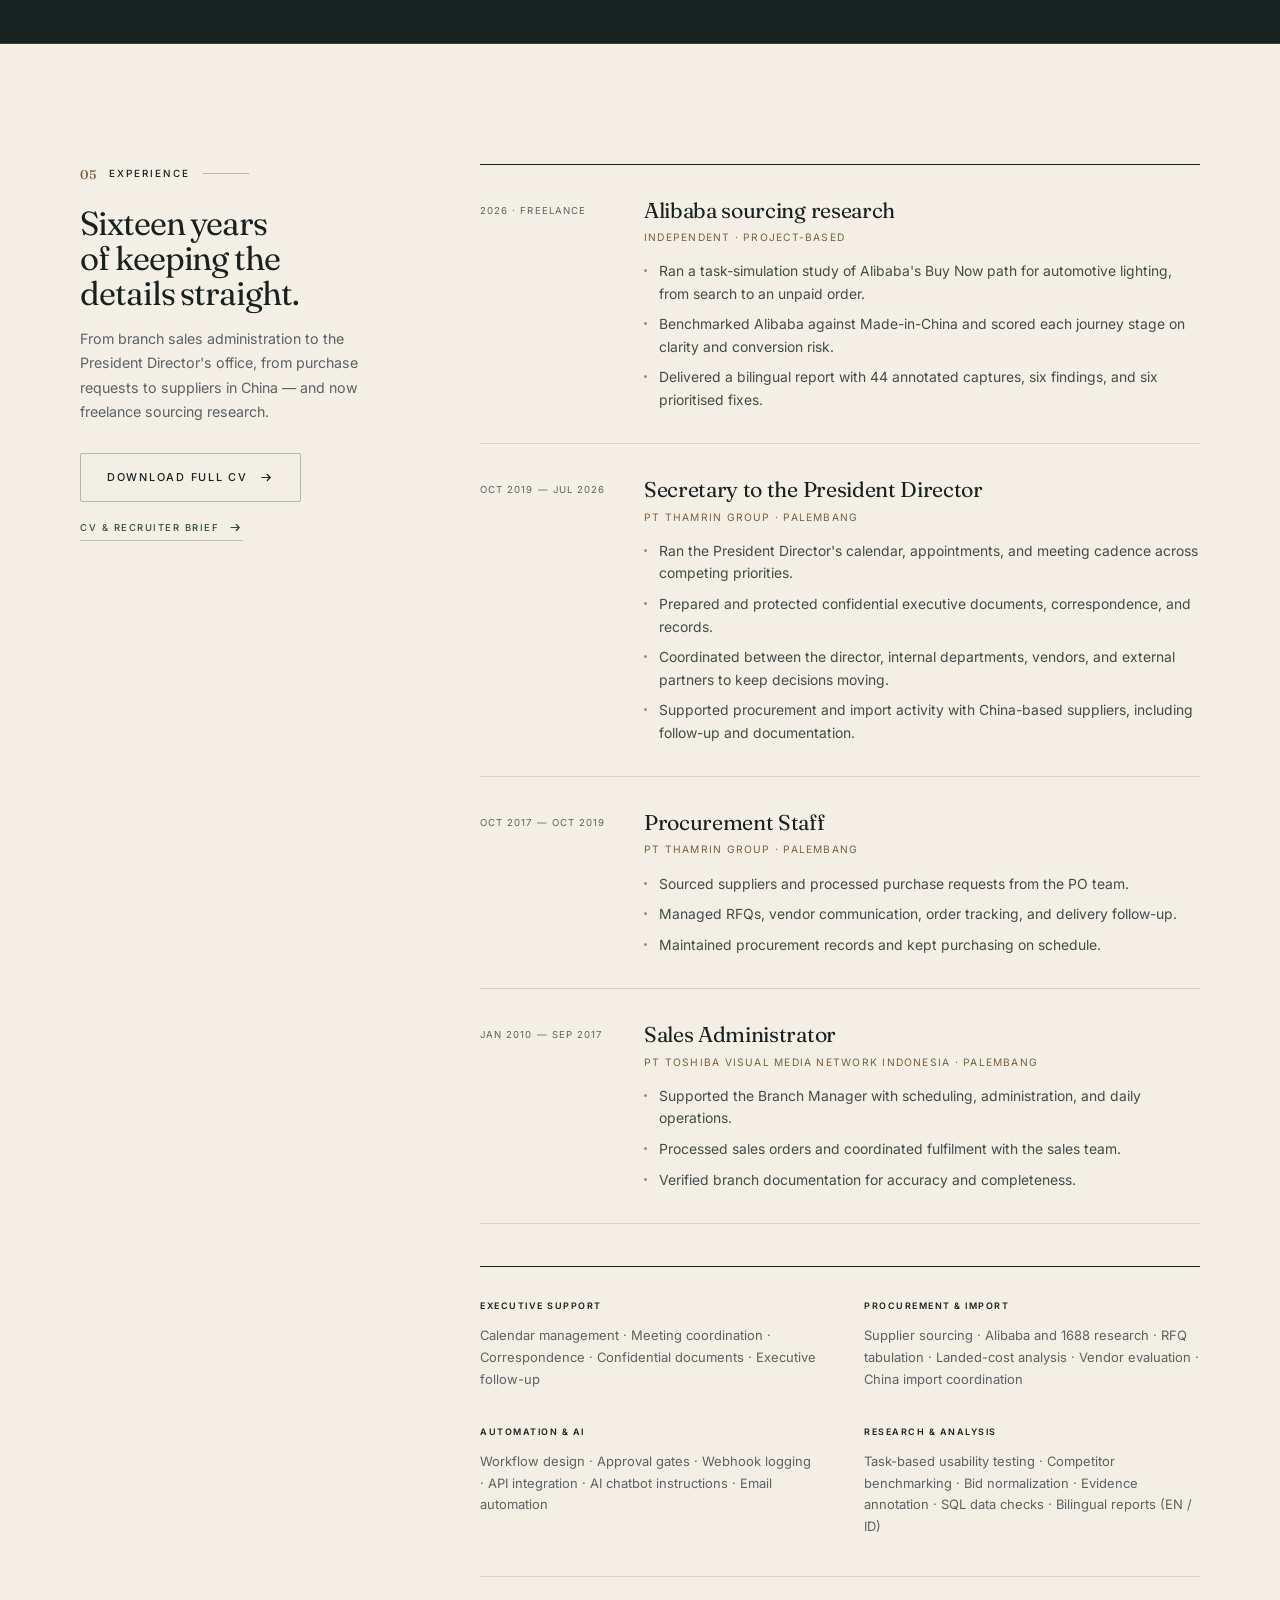
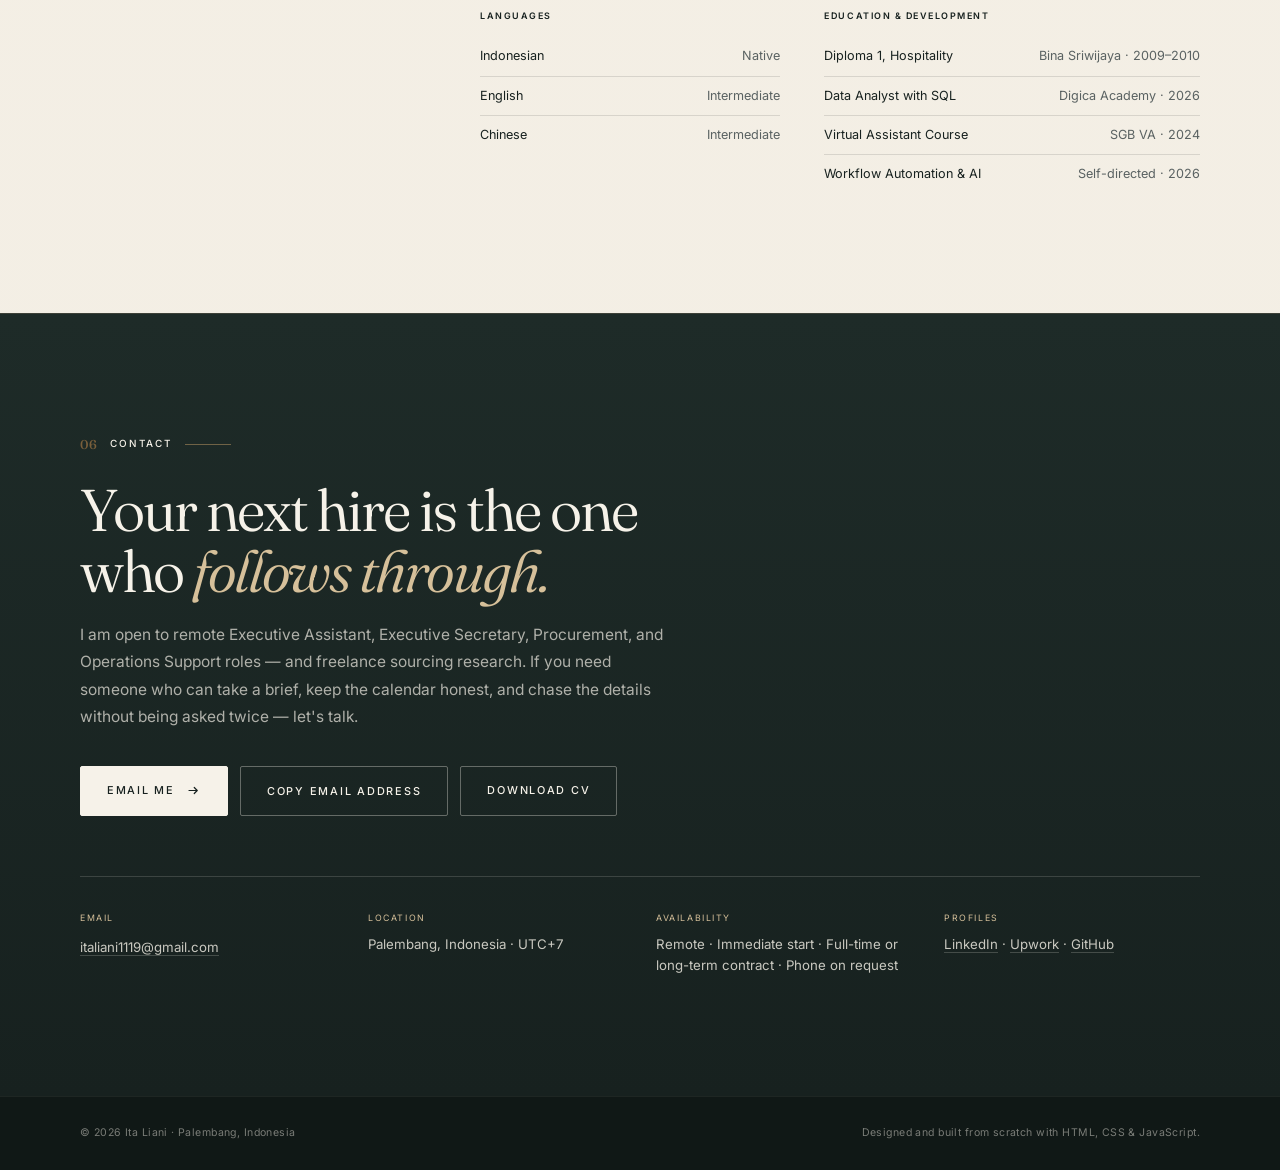
==== commit 46495c7c: "Add the SQL and virtual-assistant certifications - New credentials section on cv.html: Digica Data A" ====
--- a/index.html
+++ b/index.html
@@ -62,7 +62,7 @@
 
     <nav class="nav" id="siteNav" aria-label="Main navigation">
       <a href="#work">Work</a>
-      <a href="projects/">Projects</a>
+      <a href="projects/index.html">Projects</a>
       <a href="#samples">Samples</a>
       <a href="#experience">Experience</a>
       <a href="cv.html">CV</a>
@@ -88,7 +88,7 @@
         <h1>I keep executives <em>ahead of schedule</em> and procurement under control.</h1>
         <p class="hero__lede">I am Ita Liani, an executive assistant and procurement specialist with 16+ years supporting senior leadership, vendors, and cross-border orders. I bring the follow-through — and now the automation that makes it repeatable.</p>
         <div class="hero__cta">
-          <a class="btn" href="projects/">See all projects
+          <a class="btn" href="projects/index.html">See all projects
             <svg class="arrow" viewBox="0 0 20 20" aria-hidden="true"><path d="M4 10h11M11 6l4 4-4 4" fill="none" stroke="currentColor" stroke-width="1.6" stroke-linecap="round" stroke-linejoin="round"/></svg>
           </a>
           <a class="btn btn--ghost" href="assets/docs/Ita-Liani-CV.pdf" download>Download CV</a>
@@ -126,7 +126,7 @@
         </div>
         <div class="snapshot__row">
           <span>Toolkit</span>
-          <p>Microsoft Excel · 1688 / Alibaba · Notion · Claude &amp; ChatGPT · Lindy · Flask · SQLite</p>
+          <p>Microsoft Excel · SQL · 1688 / Alibaba · Notion · Claude &amp; ChatGPT · Lindy · Flask · SQLite</p>
         </div>
         <a class="snapshot__link" href="#contact">Start a conversation
           <svg class="arrow" viewBox="0 0 20 20" aria-hidden="true"><path d="M4 10h11M11 6l4 4-4 4" fill="none" stroke="currentColor" stroke-width="1.6" stroke-linecap="round" stroke-linejoin="round"/></svg>
@@ -722,7 +722,7 @@
           </div>
           <div>
             <h3>Research &amp; analysis</h3>
-            <p>Task-based usability testing · Competitor benchmarking · Bid normalization · Evidence annotation · Bilingual reports (EN / ID)</p>
+            <p>Task-based usability testing · Competitor benchmarking · Bid normalization · Evidence annotation · SQL data checks · Bilingual reports (EN / ID)</p>
           </div>
         </div>
 
@@ -739,7 +739,8 @@
             <h3>Education &amp; development</h3>
             <ul>
               <li><span>Diploma 1, Hospitality</span> Bina Sriwijaya · 2009–2010</li>
-              <li><span>Virtual Assistant Course</span> SGB VA</li>
+              <li><span>Data Analyst with SQL</span> Digica Academy · 2026</li>
+              <li><span>Virtual Assistant Course</span> SGB VA · 2024</li>
               <li><span>Workflow Automation &amp; AI</span> Self-directed · 2026</li>
             </ul>
           </div>
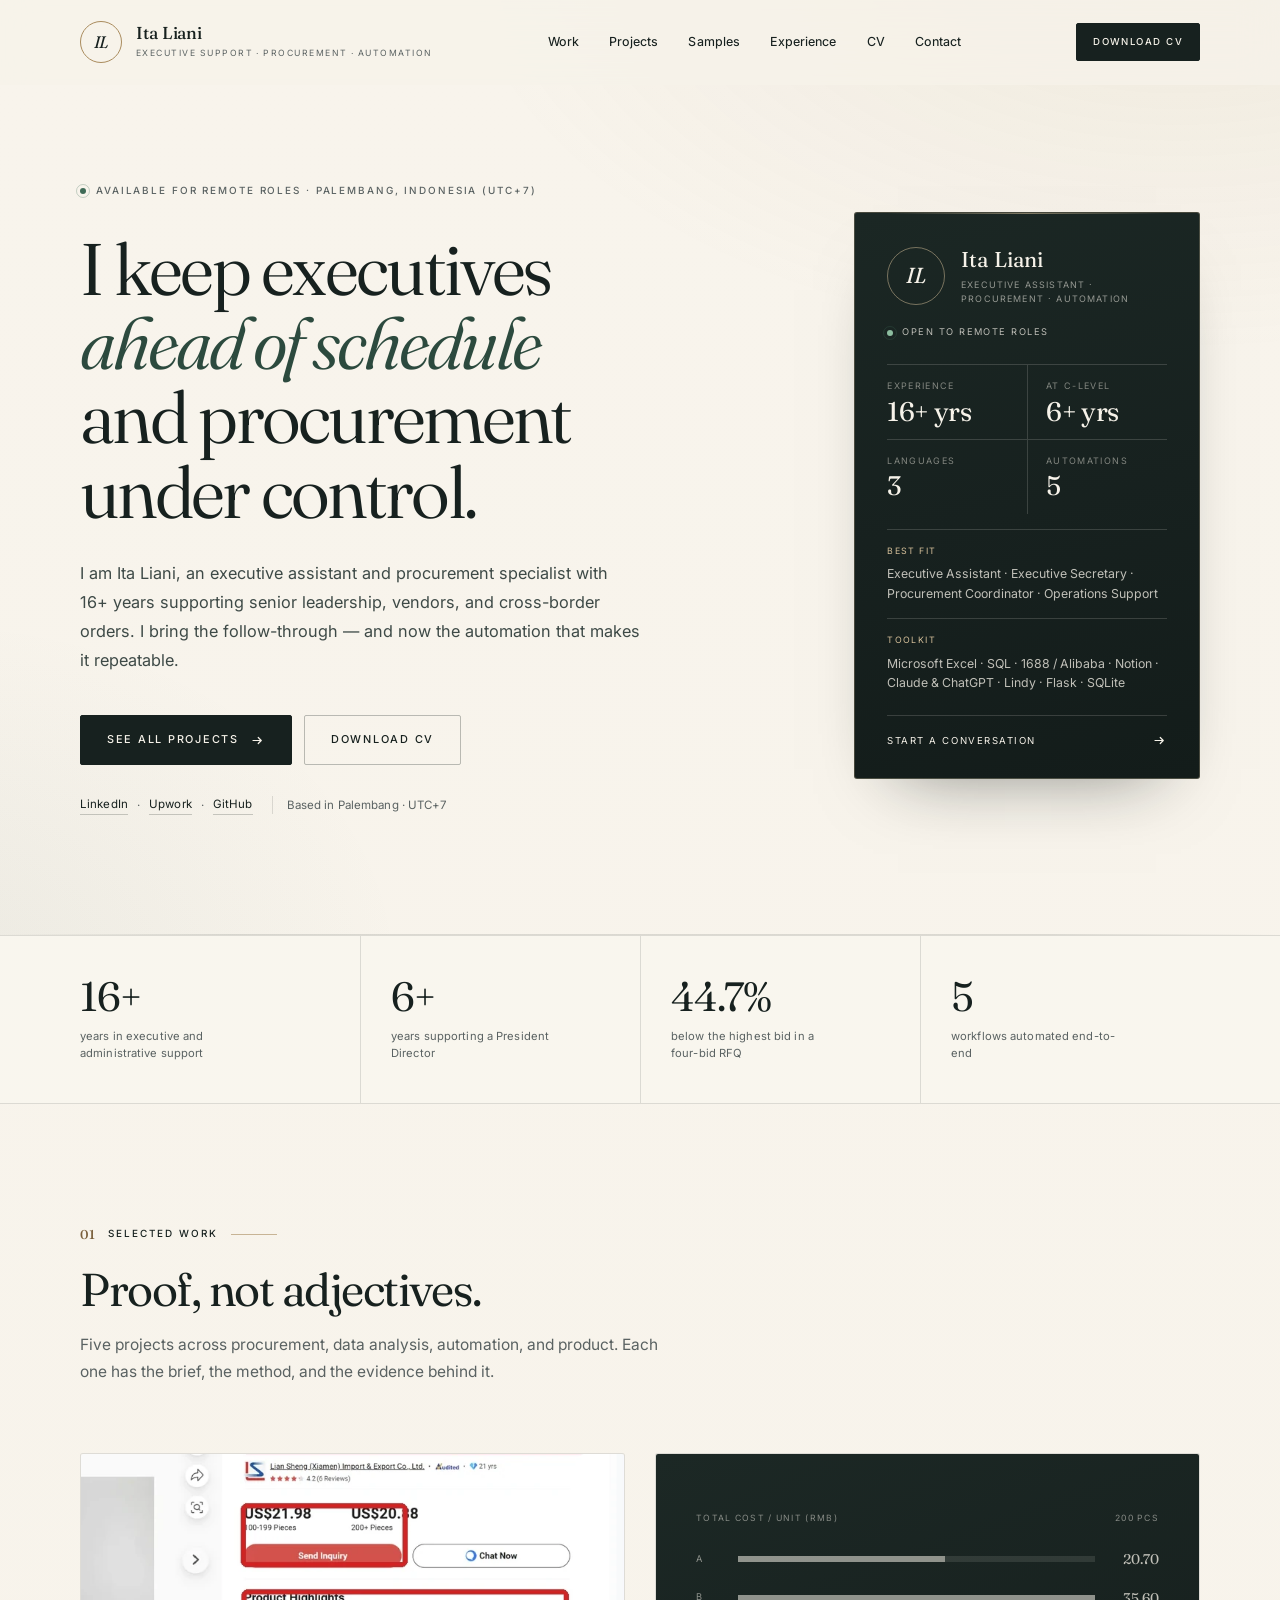
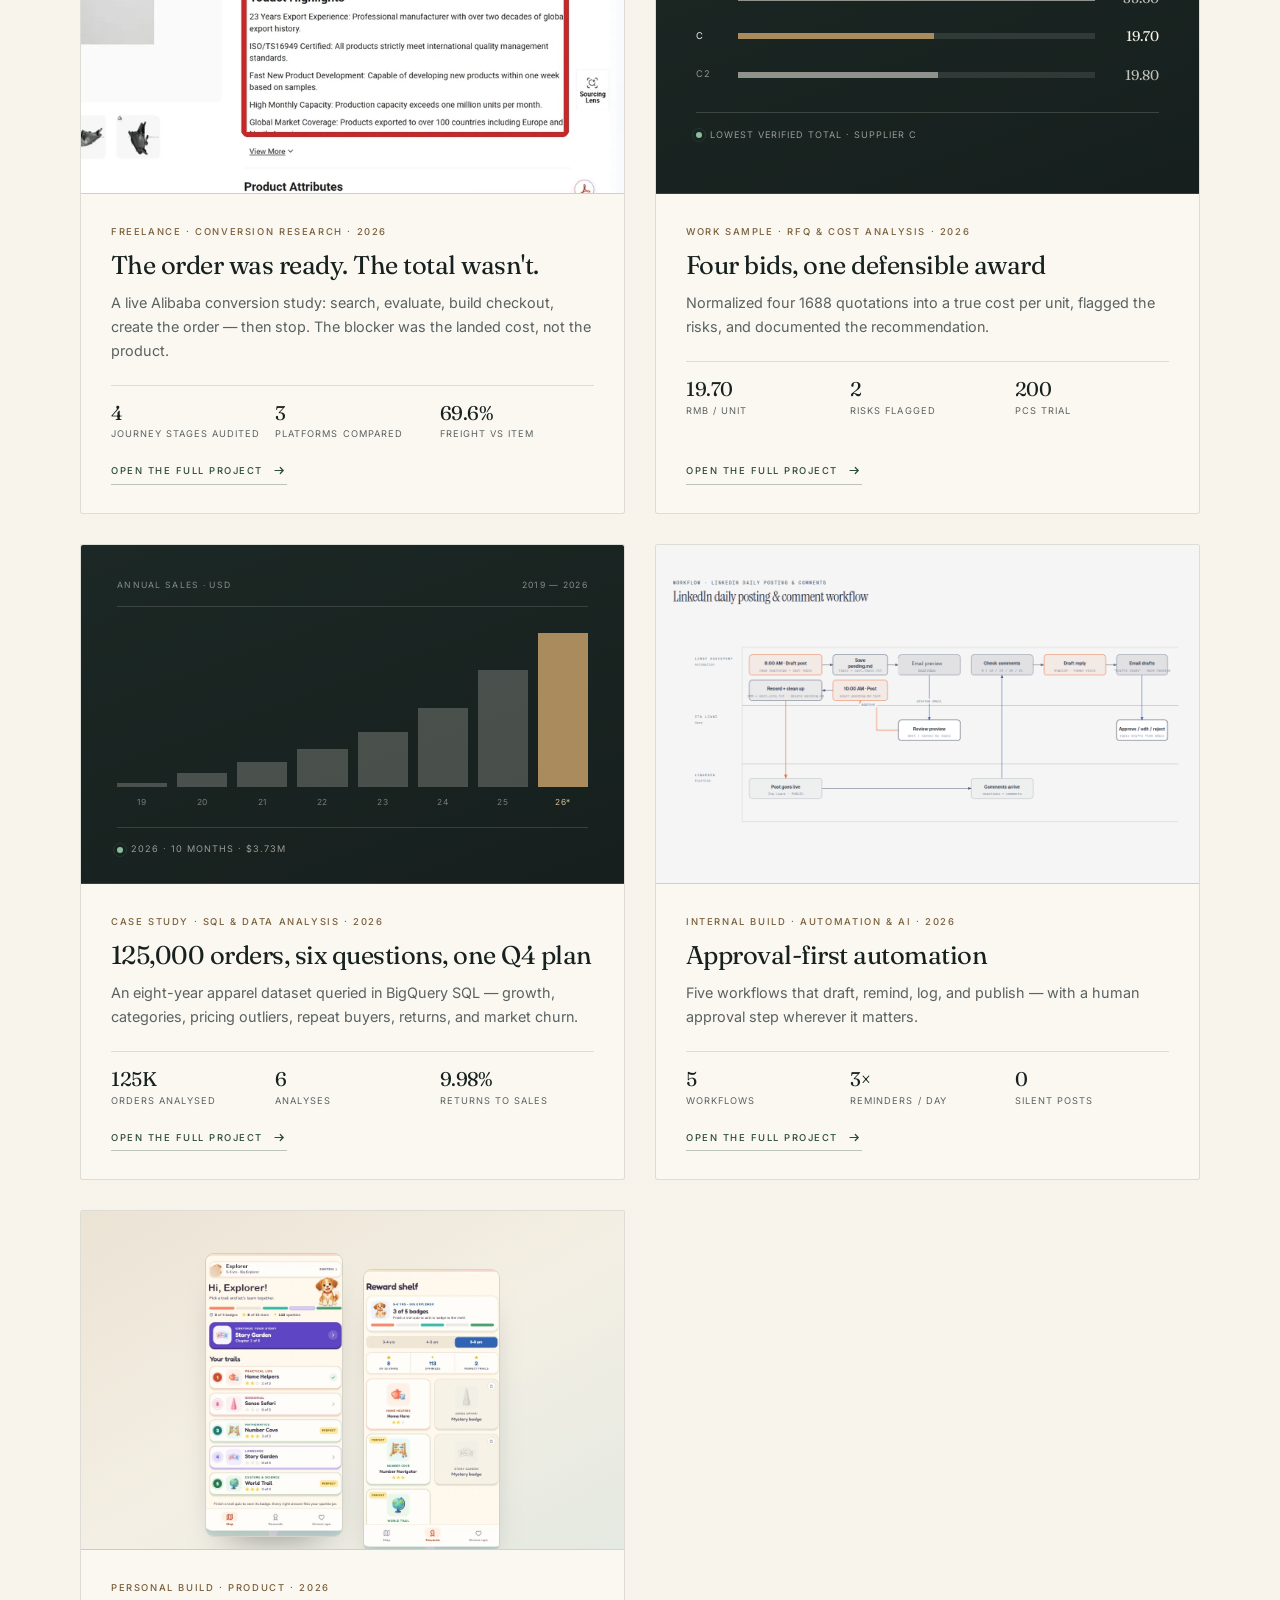
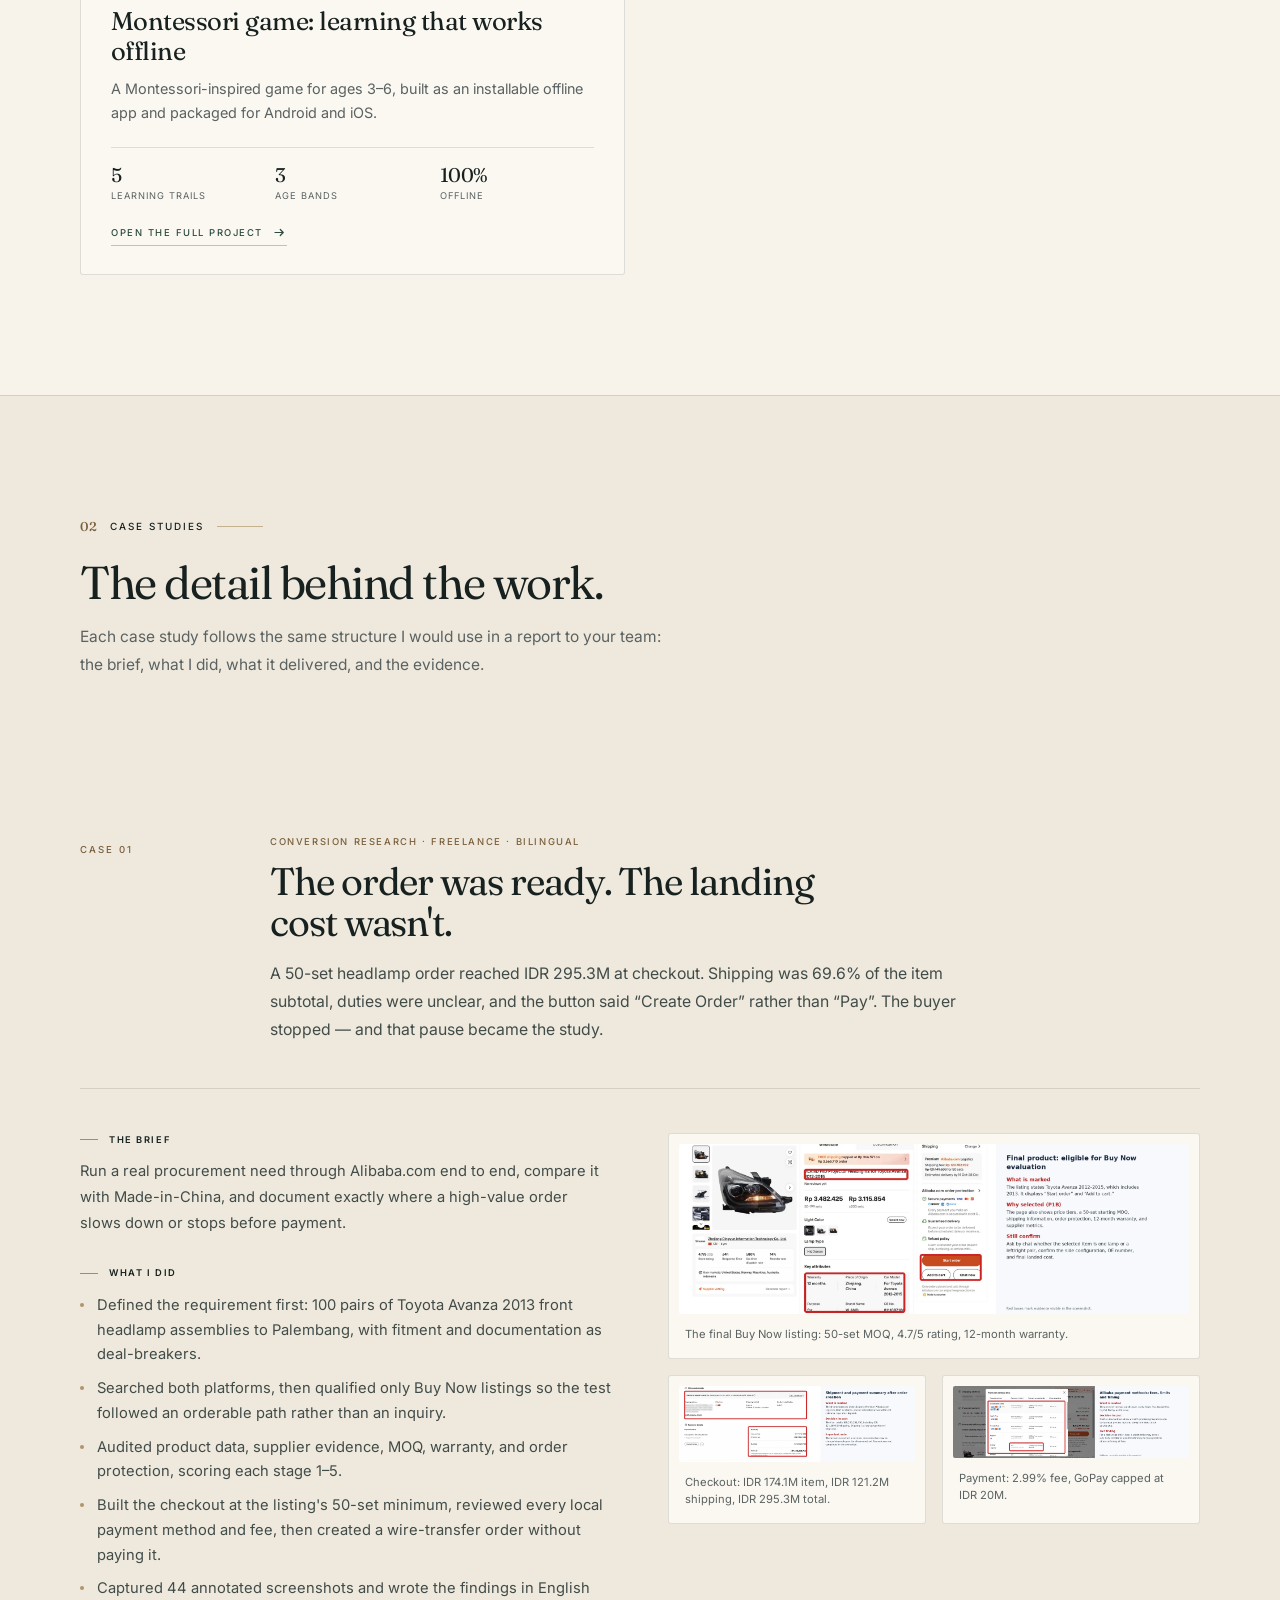
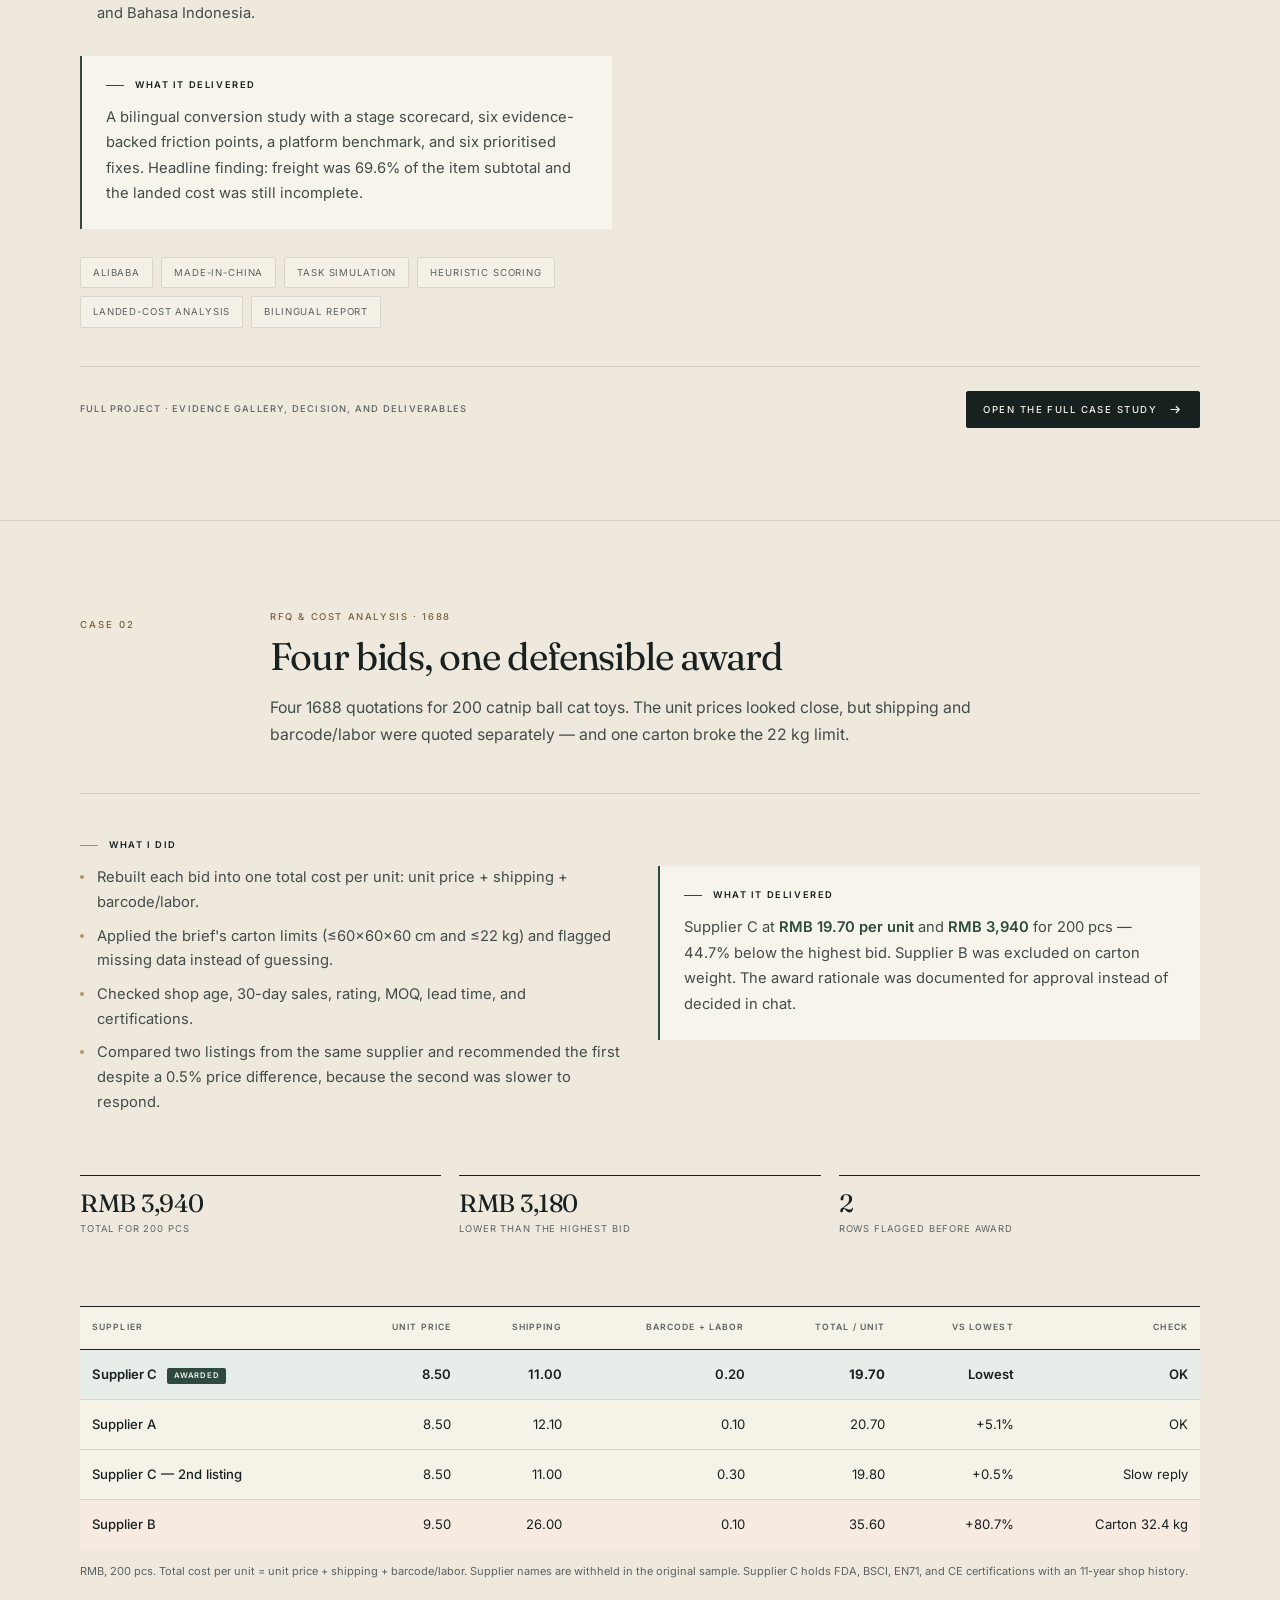
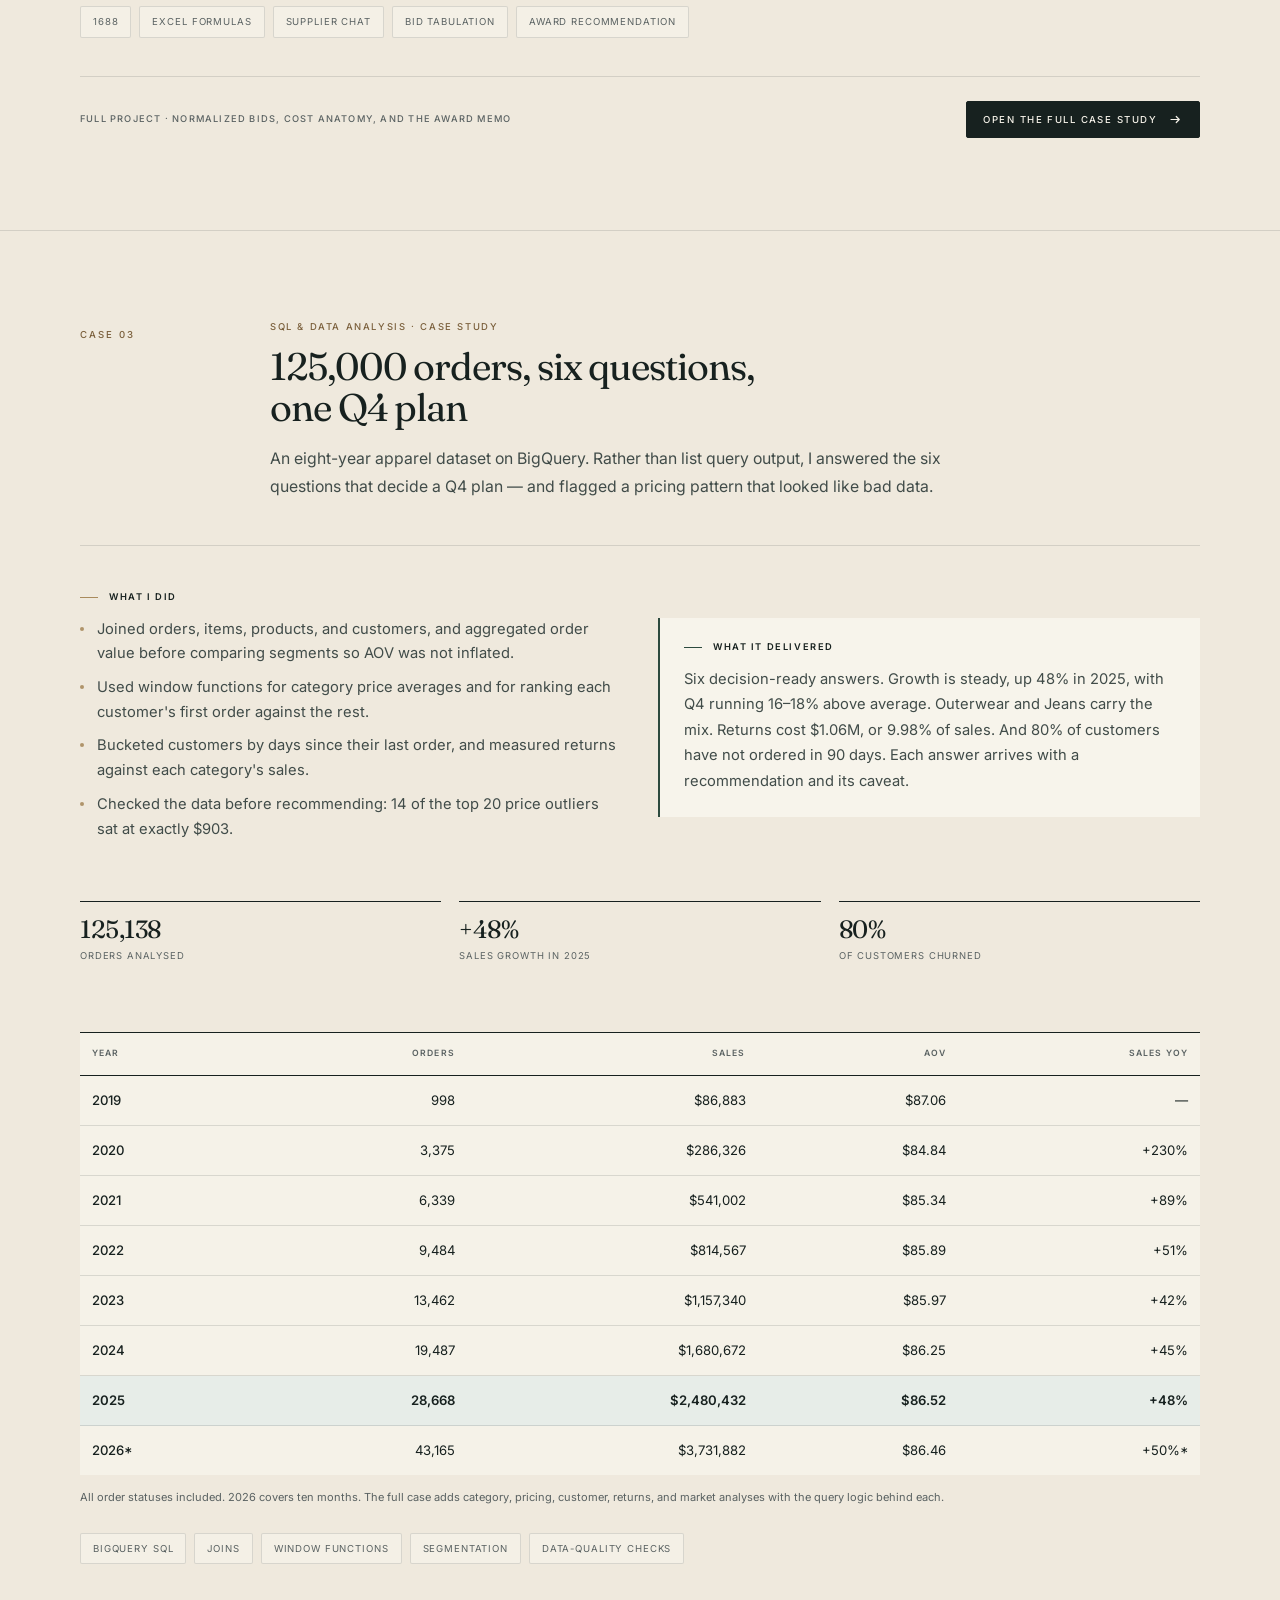
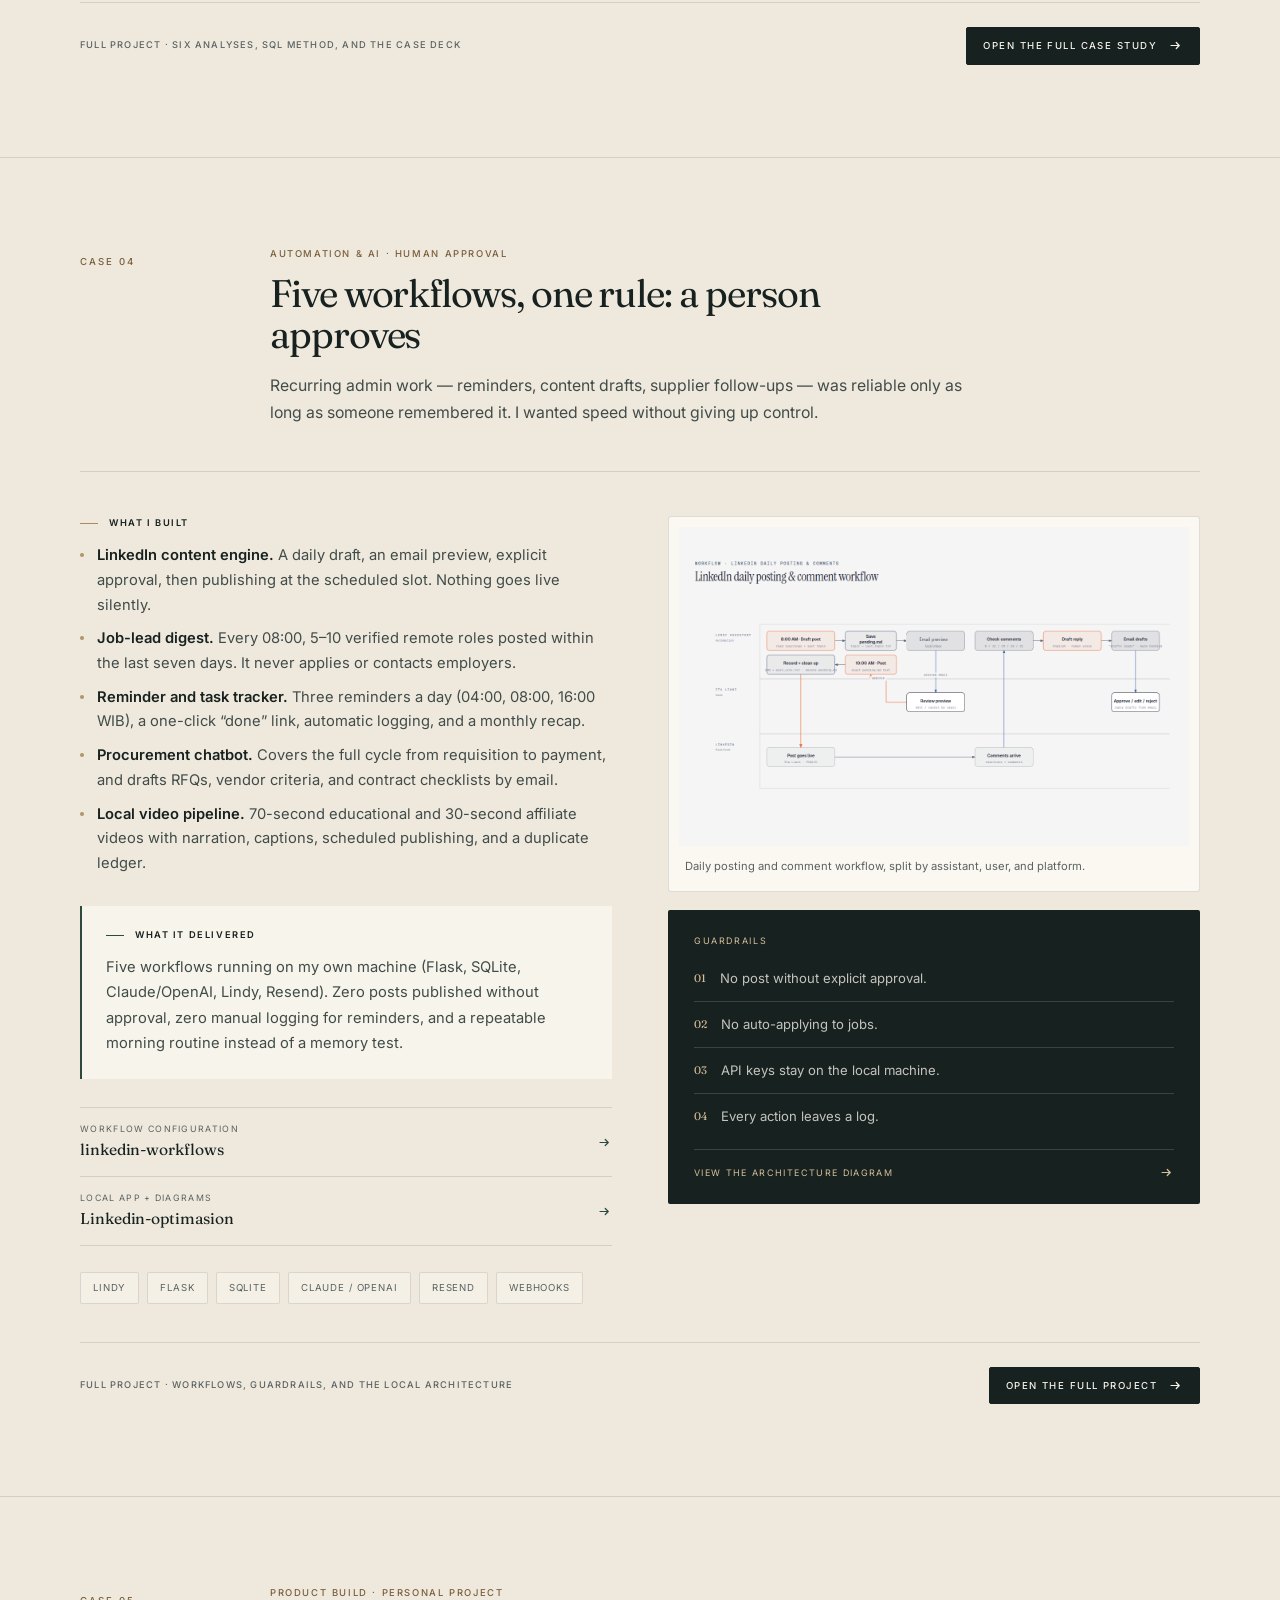
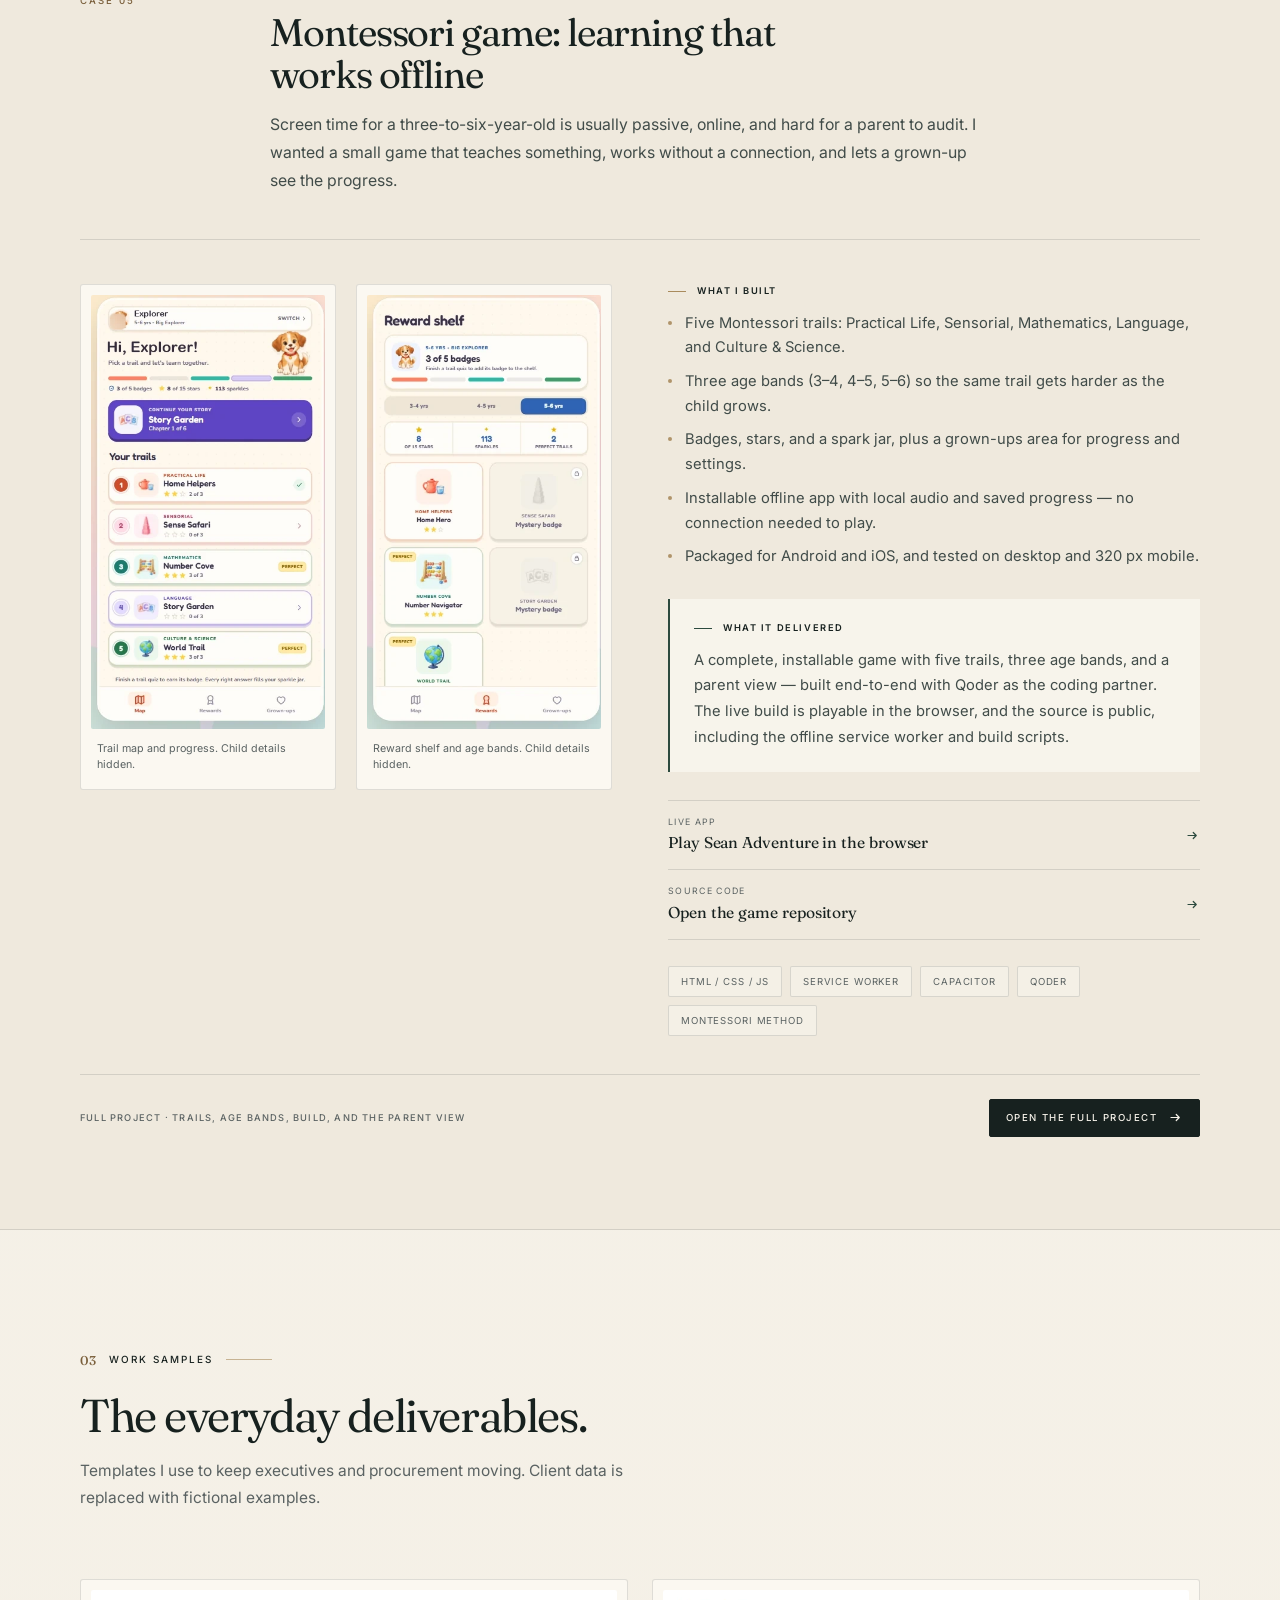
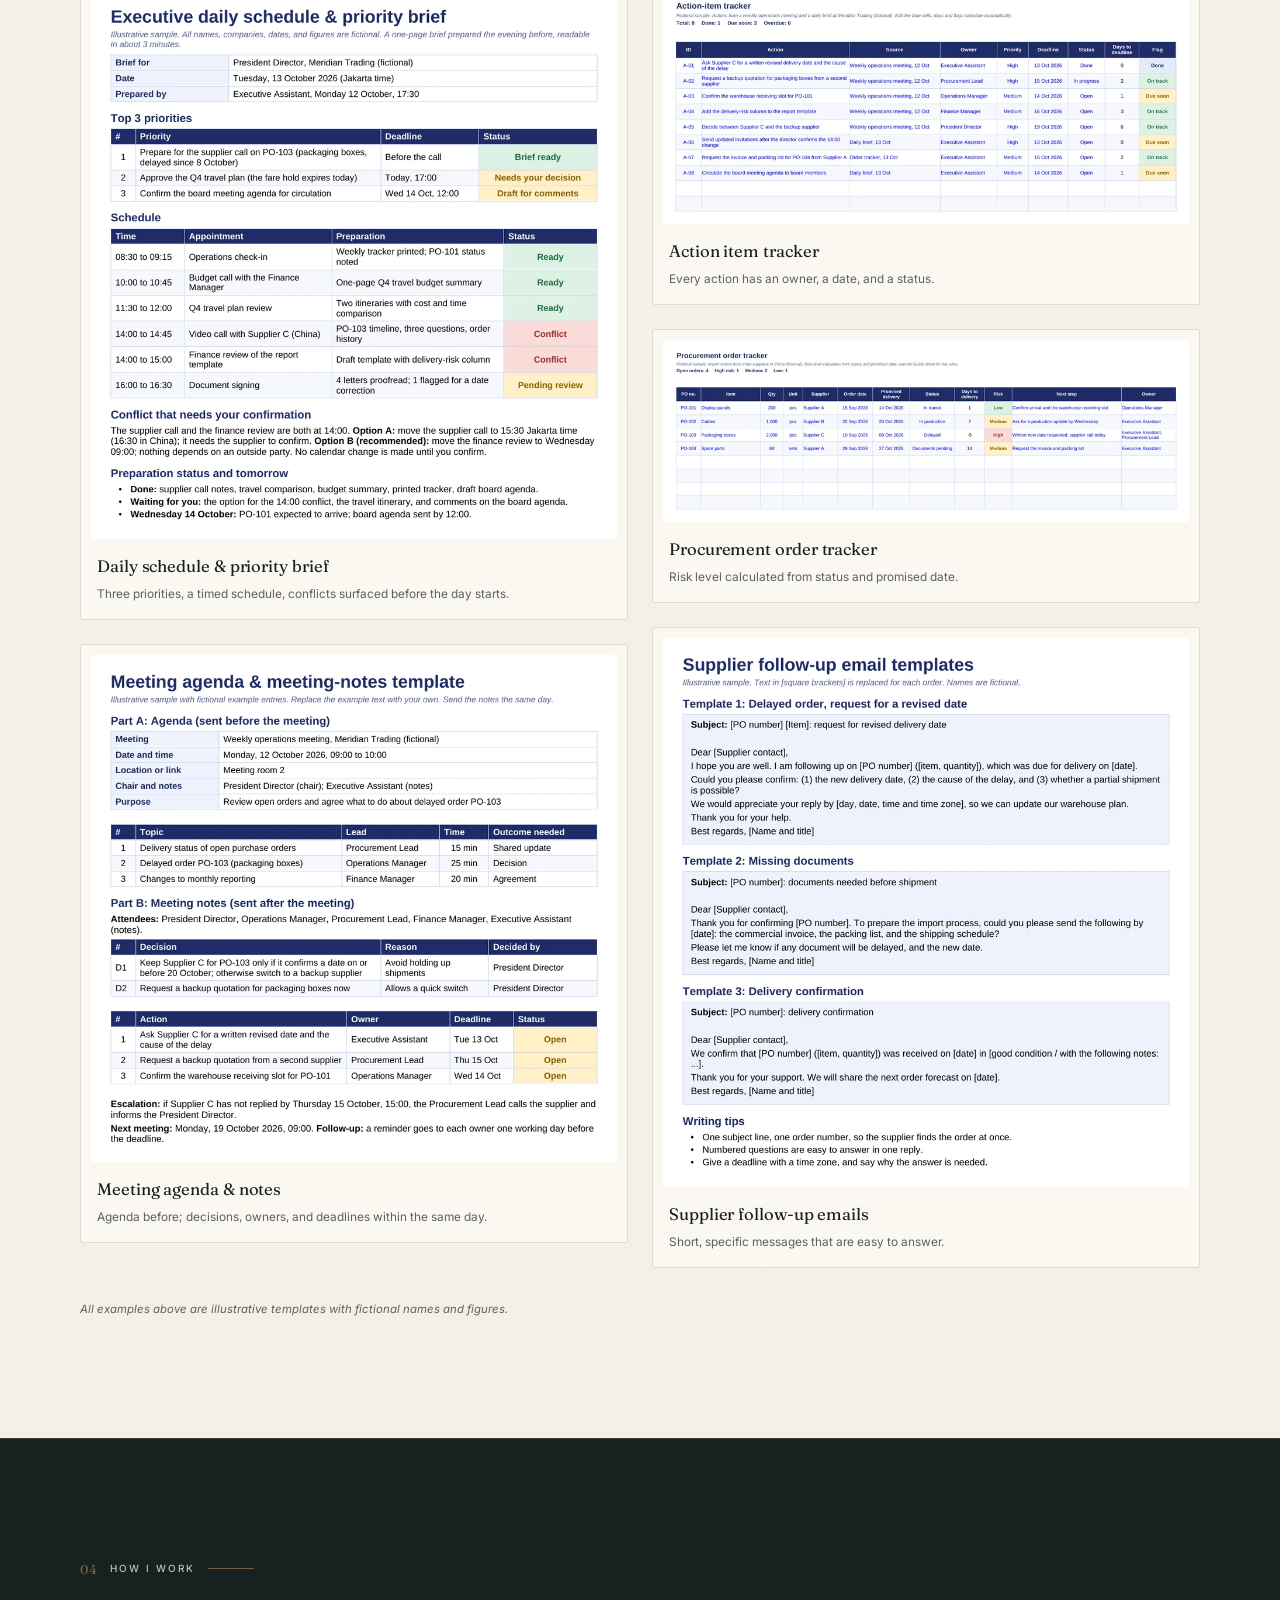
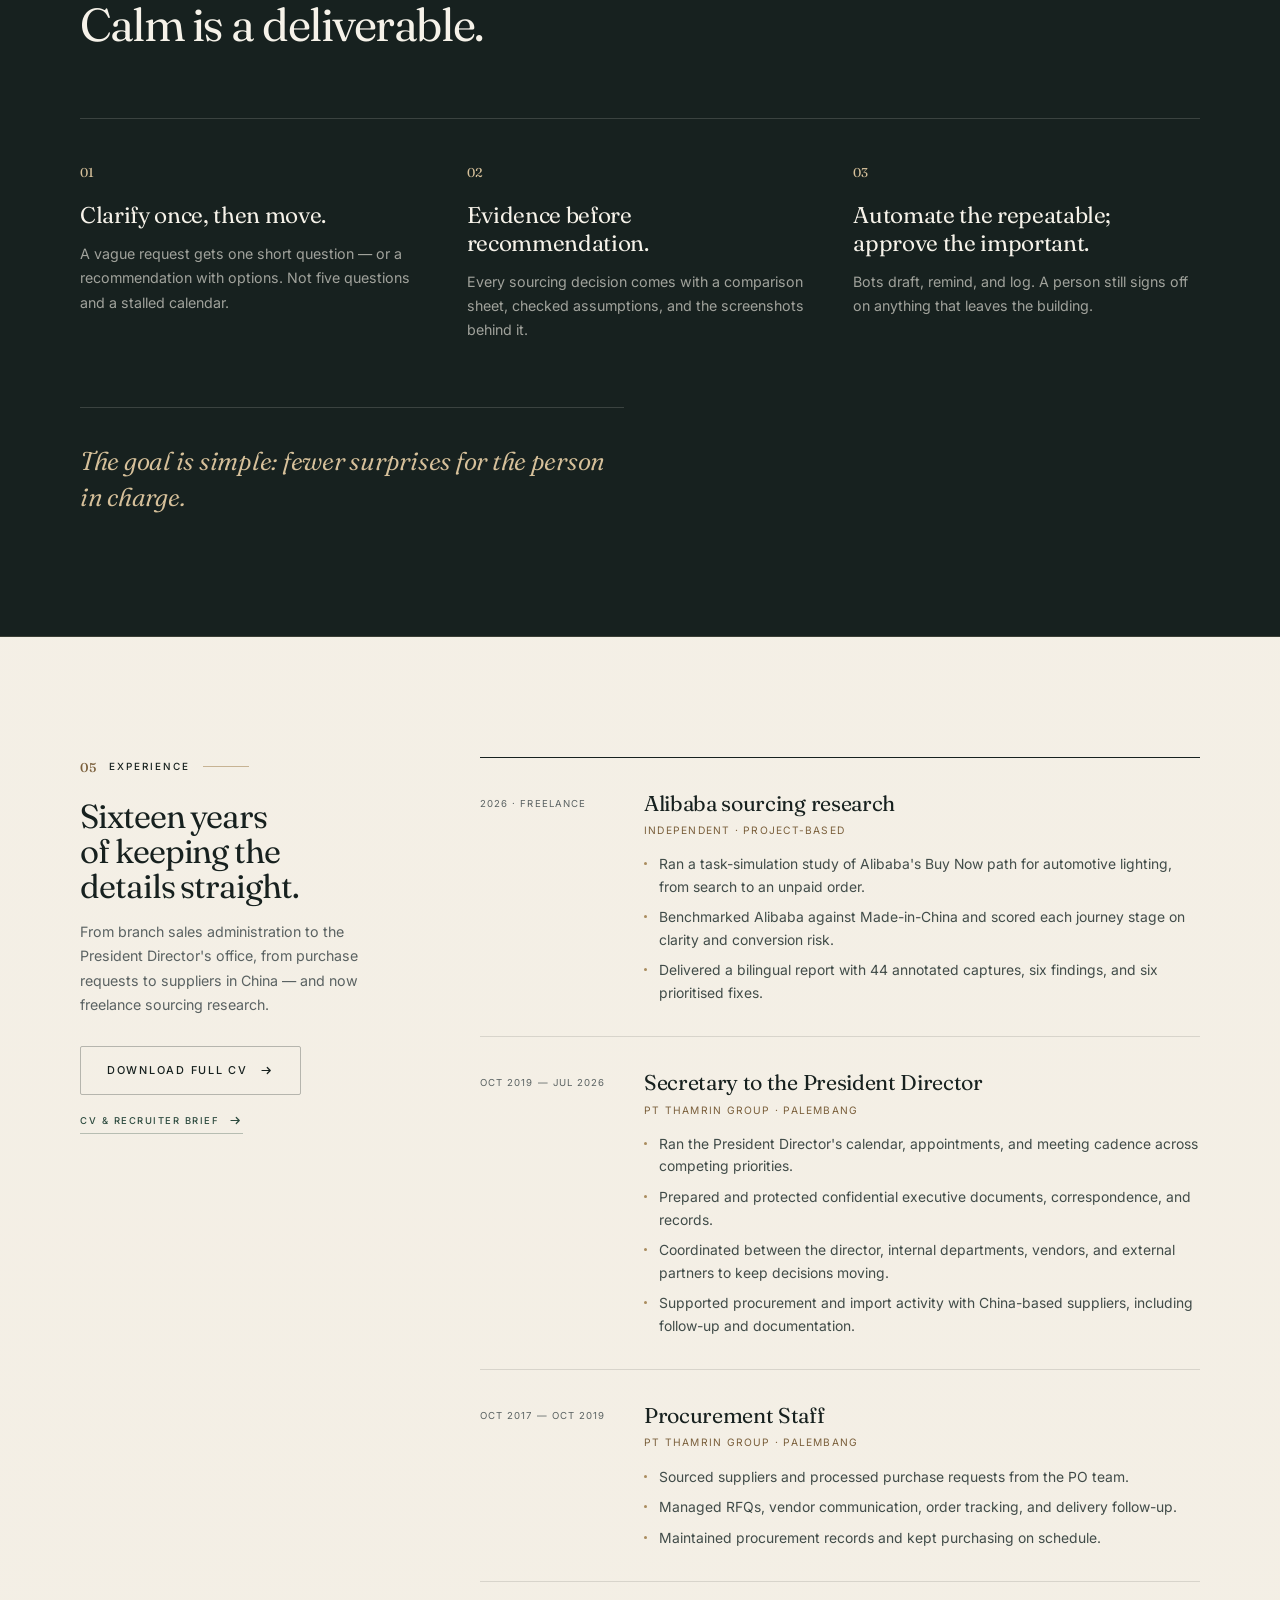
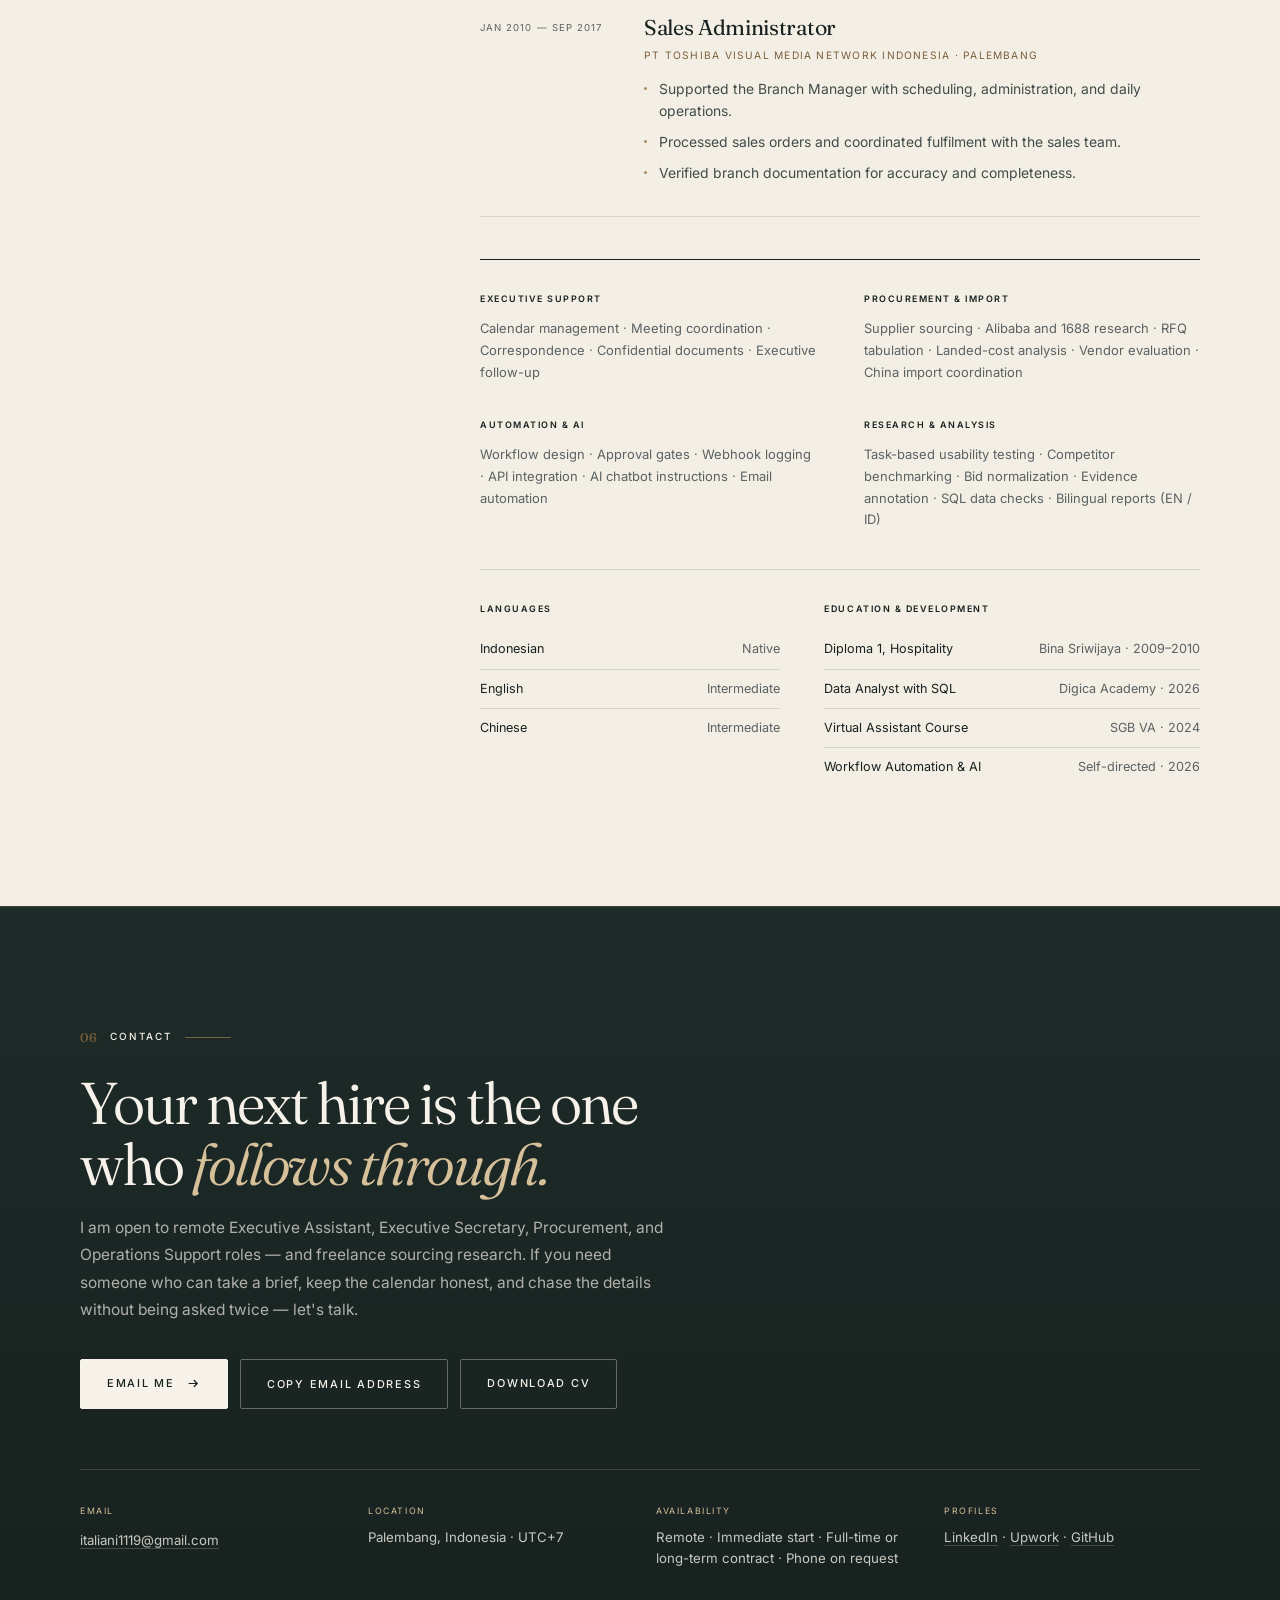
==== commit 09947ab1: "Add theLook SQL case study as the third portfolio project Publish a full SQL/data-analysis case page" ====
--- a/index.html
+++ b/index.html
@@ -12,7 +12,7 @@
 <meta property="og:type" content="website">
 <meta property="og:url" content="https://italiani1119-luck.github.io/">
 <meta property="og:title" content="Ita Liani — Executive Assistant, Procurement &amp; Automation">
-<meta property="og:description" content="16+ years keeping executives ahead of schedule and procurement under control. Case studies in sourcing, RFQ analysis, automation, and product.">
+<meta property="og:description" content="16+ years keeping executives ahead of schedule and procurement under control. Case studies in sourcing, RFQ analysis, SQL data work, automation, and product.">
 <meta property="og:image" content="https://italiani1119-luck.github.io/assets/img/og-cover.png">
 <meta property="og:image:alt" content="Ita Liani — executive support, procurement, and automation portfolio">
 <meta property="og:image:width" content="1200">
@@ -151,7 +151,7 @@
       <div class="section__head">
         <p class="label"><span>01</span> Selected work</p>
         <h2>Proof, not adjectives.</h2>
-        <p class="section__lede">Four projects across procurement, operations, automation, and product. Each one has the brief, the method, and the evidence behind it.</p>
+        <p class="section__lede">Five projects across procurement, data analysis, automation, and product. Each one has the brief, the method, and the evidence behind it.</p>
       </div>
 
       <div class="cards">
@@ -198,6 +198,38 @@
               <li><strong>200</strong><span>pcs trial</span></li>
             </ul>
             <a class="text-link" href="projects/rfq-1688.html">Open the full project
+              <svg class="arrow" viewBox="0 0 20 20" aria-hidden="true"><path d="M4 10h11M11 6l4 4-4 4" fill="none" stroke="currentColor" stroke-width="1.6" stroke-linecap="round" stroke-linejoin="round"/></svg>
+            </a>
+          </div>
+        </article>
+
+        <article class="card">
+          <div class="card__media card__media--trend" aria-hidden="true">
+            <div class="trend-visual">
+              <div class="trend-visual__head"><span>Annual sales · USD</span><span>2019 — 2026</span></div>
+              <div class="trend-visual__chart">
+                <div class="tbar" style="--h:2.3%;--i:0"><span class="tbar__col"></span><span class="tbar__year">19</span></div>
+                <div class="tbar" style="--h:7.7%;--i:1"><span class="tbar__col"></span><span class="tbar__year">20</span></div>
+                <div class="tbar" style="--h:14.5%;--i:2"><span class="tbar__col"></span><span class="tbar__year">21</span></div>
+                <div class="tbar" style="--h:21.8%;--i:3"><span class="tbar__col"></span><span class="tbar__year">22</span></div>
+                <div class="tbar" style="--h:31%;--i:4"><span class="tbar__col"></span><span class="tbar__year">23</span></div>
+                <div class="tbar" style="--h:45%;--i:5"><span class="tbar__col"></span><span class="tbar__year">24</span></div>
+                <div class="tbar" style="--h:66.5%;--i:6"><span class="tbar__col"></span><span class="tbar__year">25</span></div>
+                <div class="tbar tbar--now" style="--h:100%;--i:7"><span class="tbar__col"></span><span class="tbar__year">26*</span></div>
+              </div>
+              <p class="trend-visual__note"><span class="status-dot" aria-hidden="true"></span> 2026 · 10 months · $3.73M</p>
+            </div>
+          </div>
+          <div class="card__body">
+            <p class="card__tag">Case study · SQL &amp; data analysis · 2026</p>
+            <h3><a href="projects/look-reboot-sql.html">125,000 orders, six questions, one Q4 plan</a></h3>
+            <p class="card__desc">An eight-year apparel dataset queried in BigQuery SQL — growth, categories, pricing outliers, repeat buyers, returns, and market churn.</p>
+            <ul class="card__metrics">
+              <li><strong>125K</strong><span>orders analysed</span></li>
+              <li><strong>6</strong><span>analyses</span></li>
+              <li><strong>9.98%</strong><span>returns to sales</span></li>
+            </ul>
+            <a class="text-link" href="projects/look-reboot-sql.html">Open the full project
               <svg class="arrow" viewBox="0 0 20 20" aria-hidden="true"><path d="M4 10h11M11 6l4 4-4 4" fill="none" stroke="currentColor" stroke-width="1.6" stroke-linecap="round" stroke-linejoin="round"/></svg>
             </a>
           </div>
@@ -417,10 +449,88 @@
     </article>
 
     <!-- Case 03 -->
+    <article class="case" id="look">
+      <div class="container">
+        <header class="case__head">
+          <p class="case__no">Case 03</p>
+          <div>
+            <p class="card__tag">SQL &amp; data analysis · Case study</p>
+            <h3>125,000 orders, six questions, one Q4 plan</h3>
+            <p class="case__lede">An eight-year apparel dataset on BigQuery. Rather than list query output, I answered the six questions that decide a Q4 plan — and flagged a pricing pattern that looked like bad data.</p>
+          </div>
+        </header>
+
+        <div class="case__body case__body--stack">
+          <div class="case__copy">
+            <div class="case__grid">
+              <div class="case__block">
+                <h4>What I did</h4>
+                <ul>
+                  <li>Joined orders, items, products, and customers, and aggregated order value before comparing segments so AOV was not inflated.</li>
+                  <li>Used window functions for category price averages and for ranking each customer's first order against the rest.</li>
+                  <li>Bucketed customers by days since their last order, and measured returns against each category's sales.</li>
+                  <li>Checked the data before recommending: 14 of the top 20 price outliers sat at exactly $903.</li>
+                </ul>
+              </div>
+              <div class="case__result">
+                <h4>What it delivered</h4>
+                <p>Six decision-ready answers. Growth is steady, up 48% in 2025, with Q4 running 16–18% above average. Outerwear and Jeans carry the mix. Returns cost $1.06M, or 9.98% of sales. And 80% of customers have not ordered in 90 days. Each answer arrives with a recommendation and its caveat.</p>
+              </div>
+            </div>
+
+            <div class="result-grid">
+              <div><strong>125,138</strong><span>orders analysed</span></div>
+              <div><strong>+48%</strong><span>sales growth in 2025</span></div>
+              <div><strong>80%</strong><span>of customers churned</span></div>
+            </div>
+          </div>
+
+          <div class="case__evidence case__evidence--full">
+            <div class="table-wrap">
+              <table class="bid-table">
+                <caption class="sr-only">Annual sales for The Look, 2019 to 2026</caption>
+                <thead>
+                  <tr>
+                    <th scope="col">Year</th>
+                    <th scope="col">Orders</th>
+                    <th scope="col">Sales</th>
+                    <th scope="col">AOV</th>
+                    <th scope="col">Sales YoY</th>
+                  </tr>
+                </thead>
+                <tbody>
+                  <tr><th scope="row">2019</th><td>998</td><td>$86,883</td><td>$87.06</td><td>—</td></tr>
+                  <tr><th scope="row">2020</th><td>3,375</td><td>$286,326</td><td>$84.84</td><td>+230%</td></tr>
+                  <tr><th scope="row">2021</th><td>6,339</td><td>$541,002</td><td>$85.34</td><td>+89%</td></tr>
+                  <tr><th scope="row">2022</th><td>9,484</td><td>$814,567</td><td>$85.89</td><td>+51%</td></tr>
+                  <tr><th scope="row">2023</th><td>13,462</td><td>$1,157,340</td><td>$85.97</td><td>+42%</td></tr>
+                  <tr><th scope="row">2024</th><td>19,487</td><td>$1,680,672</td><td>$86.25</td><td>+45%</td></tr>
+                  <tr class="is-winner"><th scope="row">2025</th><td>28,668</td><td>$2,480,432</td><td>$86.52</td><td>+48%</td></tr>
+                  <tr><th scope="row">2026*</th><td>43,165</td><td>$3,731,882</td><td>$86.46</td><td>+50%*</td></tr>
+                </tbody>
+              </table>
+            </div>
+            <p class="table-note">All order statuses included. 2026 covers ten months. The full case adds category, pricing, customer, returns, and market analyses with the query logic behind each.</p>
+            <ul class="chips" aria-label="Tools used">
+              <li>BigQuery SQL</li><li>Joins</li><li>Window functions</li><li>Segmentation</li><li>Data-quality checks</li>
+            </ul>
+          </div>
+        </div>
+
+        <div class="case__cta">
+          <p>Full project · six analyses, SQL method, and the case deck</p>
+          <a class="btn btn--sm" href="projects/look-reboot-sql.html">Open the full case study
+            <svg class="arrow" viewBox="0 0 20 20" aria-hidden="true"><path d="M4 10h11M11 6l4 4-4 4" fill="none" stroke="currentColor" stroke-width="1.6" stroke-linecap="round" stroke-linejoin="round"/></svg>
+          </a>
+        </div>
+      </div>
+    </article>
+
+    <!-- Case 04 -->
     <article class="case" id="automation">
       <div class="container">
         <header class="case__head">
-          <p class="case__no">Case 03</p>
+          <p class="case__no">Case 04</p>
           <div>
             <p class="card__tag">Automation &amp; AI · Human approval</p>
             <h3>Five workflows, one rule: a person approves</h3>
@@ -490,11 +600,11 @@
       </div>
     </article>
 
-    <!-- Case 04 -->
+    <!-- Case 05 -->
     <article class="case" id="game">
       <div class="container">
         <header class="case__head">
-          <p class="case__no">Case 04</p>
+          <p class="case__no">Case 05</p>
           <div>
             <p class="card__tag">Product build · Personal project</p>
             <h3>Montessori game: learning that works offline</h3>
--- a/css/styles.css
+++ b/css/styles.css
@@ -760,6 +760,75 @@
   color: rgba(246,242,233,.58);
 }
 .bid-visual__note .status-dot{ background: #8CBD9F; }
+
+/* growth chart card */
+.card__media--trend{
+  background: linear-gradient(160deg, #1C2825 0%, #161F1D 100%);
+  border-bottom-color: rgba(246,242,233,.12);
+}
+.trend-visual{
+  height: 100%;
+  display: flex;
+  flex-direction: column;
+  padding: 34px 36px 26px;
+}
+.trend-visual__head{
+  display: flex;
+  justify-content: space-between;
+  gap: 16px;
+  padding-bottom: 14px;
+  border-bottom: 1px solid rgba(246,242,233,.14);
+  font-size: .54rem;
+  letter-spacing: .15em;
+  text-transform: uppercase;
+  color: rgba(246,242,233,.5);
+}
+.trend-visual__chart{
+  flex: 1;
+  display: flex;
+  align-items: flex-end;
+  gap: 10px;
+  padding-top: 26px;
+}
+.tbar{
+  flex: 1;
+  height: 100%;
+  display: flex;
+  flex-direction: column;
+  justify-content: flex-end;
+  align-items: center;
+  gap: 9px;
+}
+.tbar__col{
+  width: 100%;
+  height: var(--h);
+  background: rgba(246,242,233,.22);
+  transform: scaleY(.001);
+  transform-origin: bottom;
+  transition: transform 1.1s cubic-bezier(.2,.7,.2,1);
+  transition-delay: calc(var(--i) * 60ms);
+}
+.card.is-in .tbar__col{ transform: scaleY(1); }
+.tbar--now .tbar__col{ background: var(--brass); }
+.tbar__year{
+  font-size: .52rem;
+  letter-spacing: .08em;
+  color: rgba(246,242,233,.44);
+}
+.tbar--now .tbar__year{ color: var(--brass-light); }
+.trend-visual__note{
+  display: flex;
+  align-items: center;
+  gap: 8px;
+  margin-top: 18px;
+  padding-top: 14px;
+  border-top: 1px solid rgba(246,242,233,.14);
+  font-size: .57rem;
+  letter-spacing: .11em;
+  text-transform: uppercase;
+  color: rgba(246,242,233,.58);
+}
+.trend-visual__note .status-dot{ background: #8CBD9F; }
 
 /* phone pair card */
 .card__media--game{
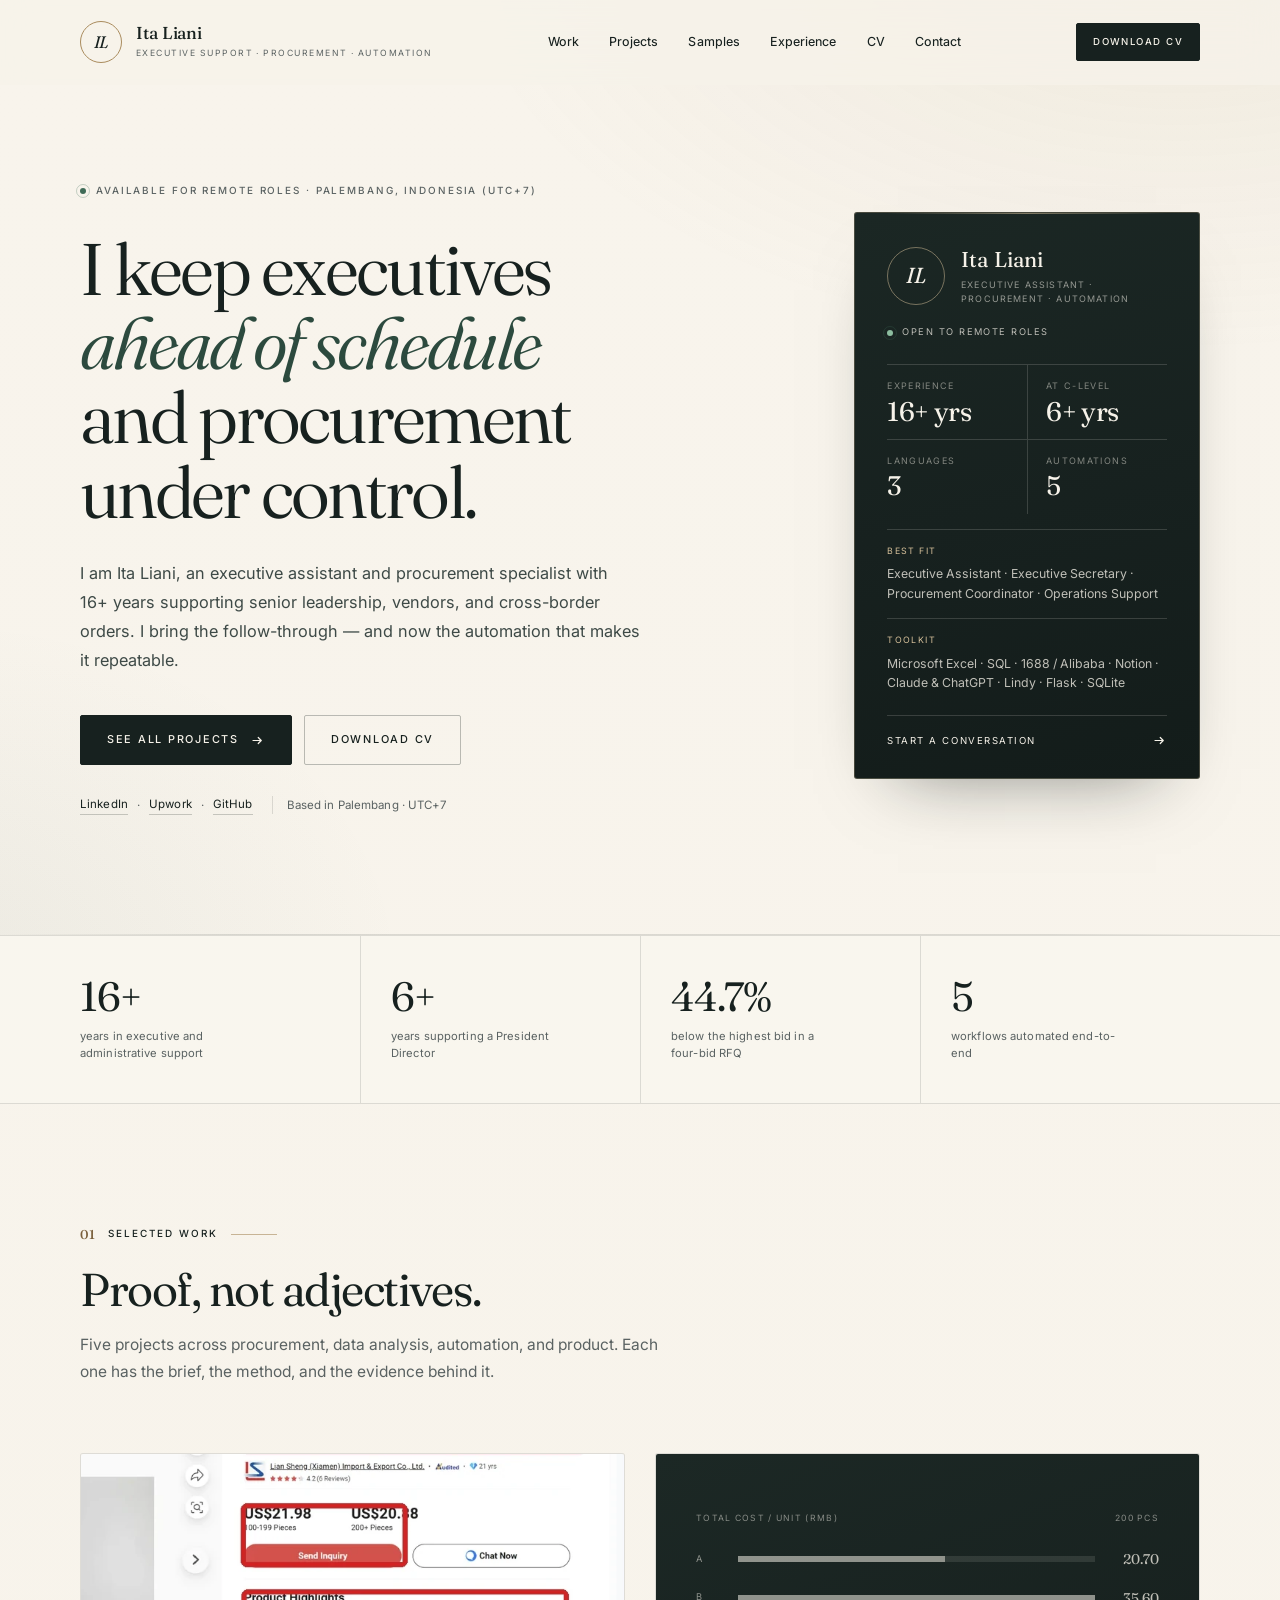
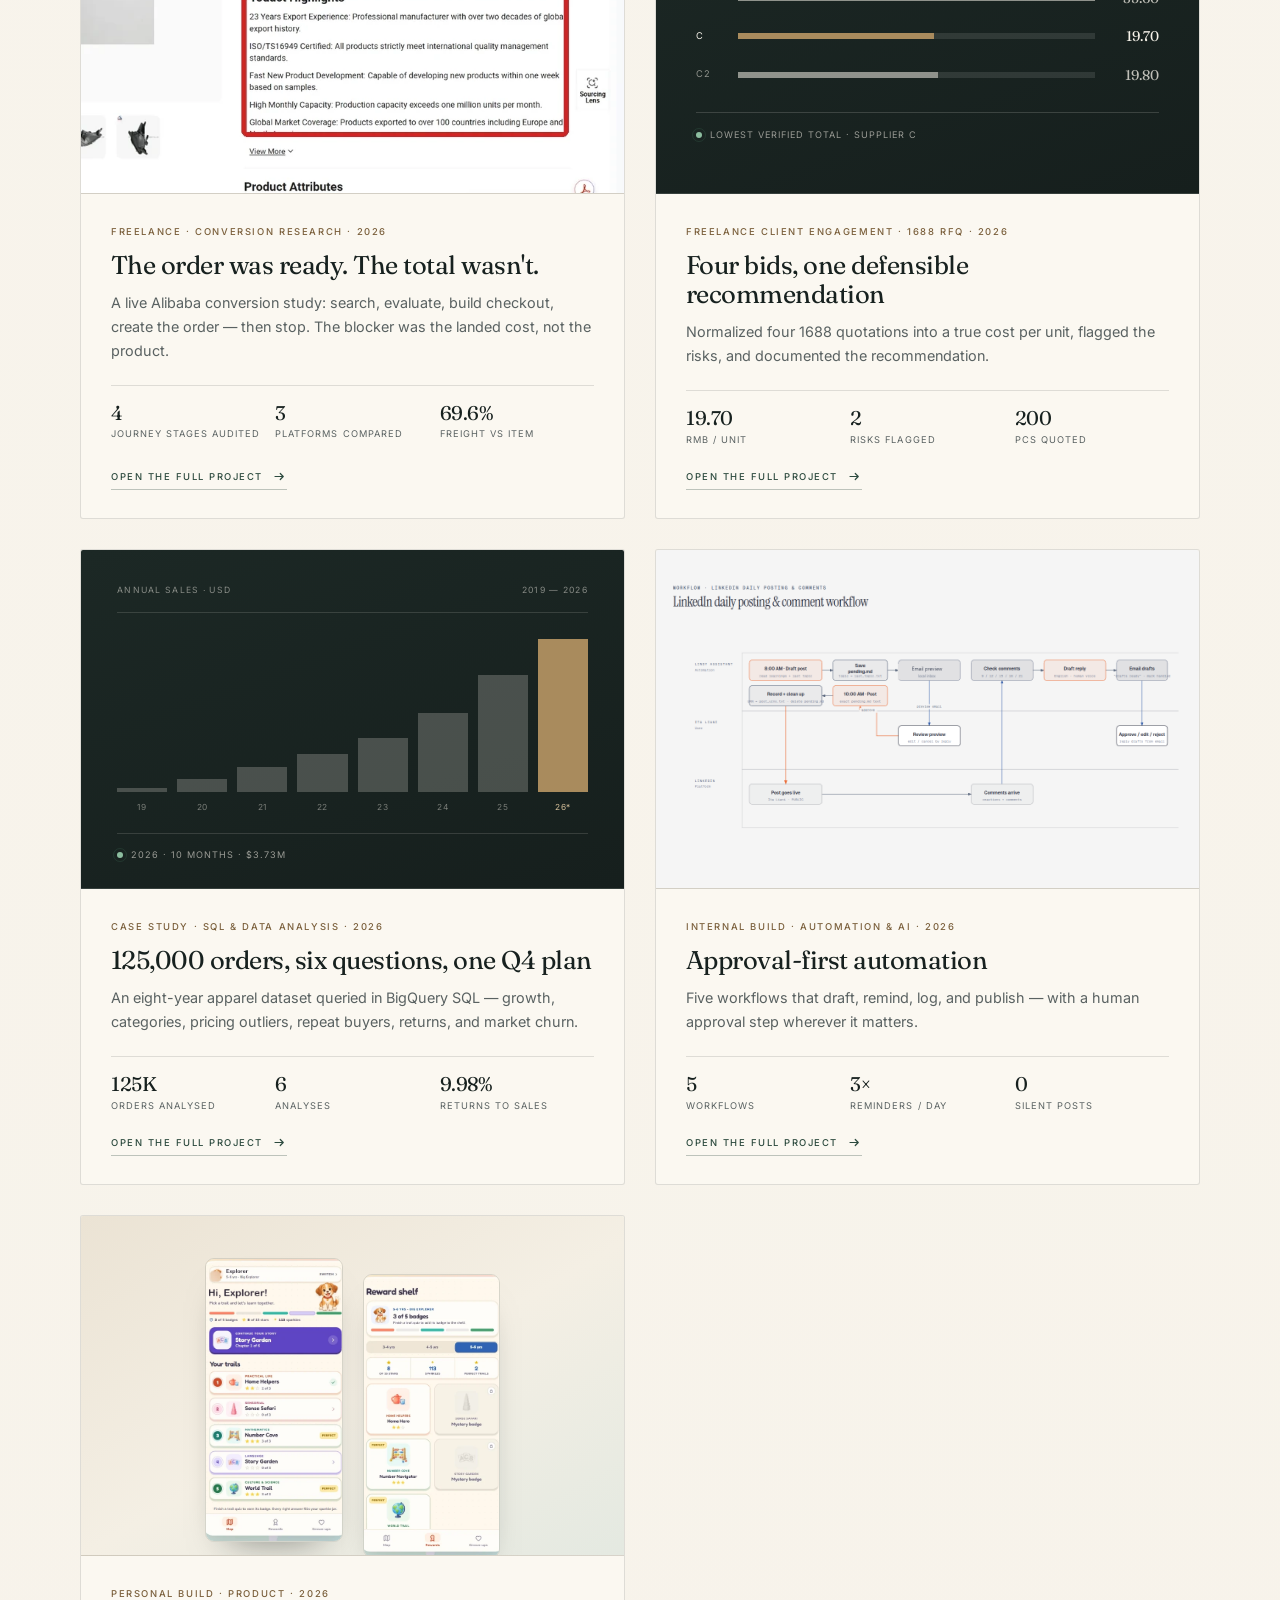
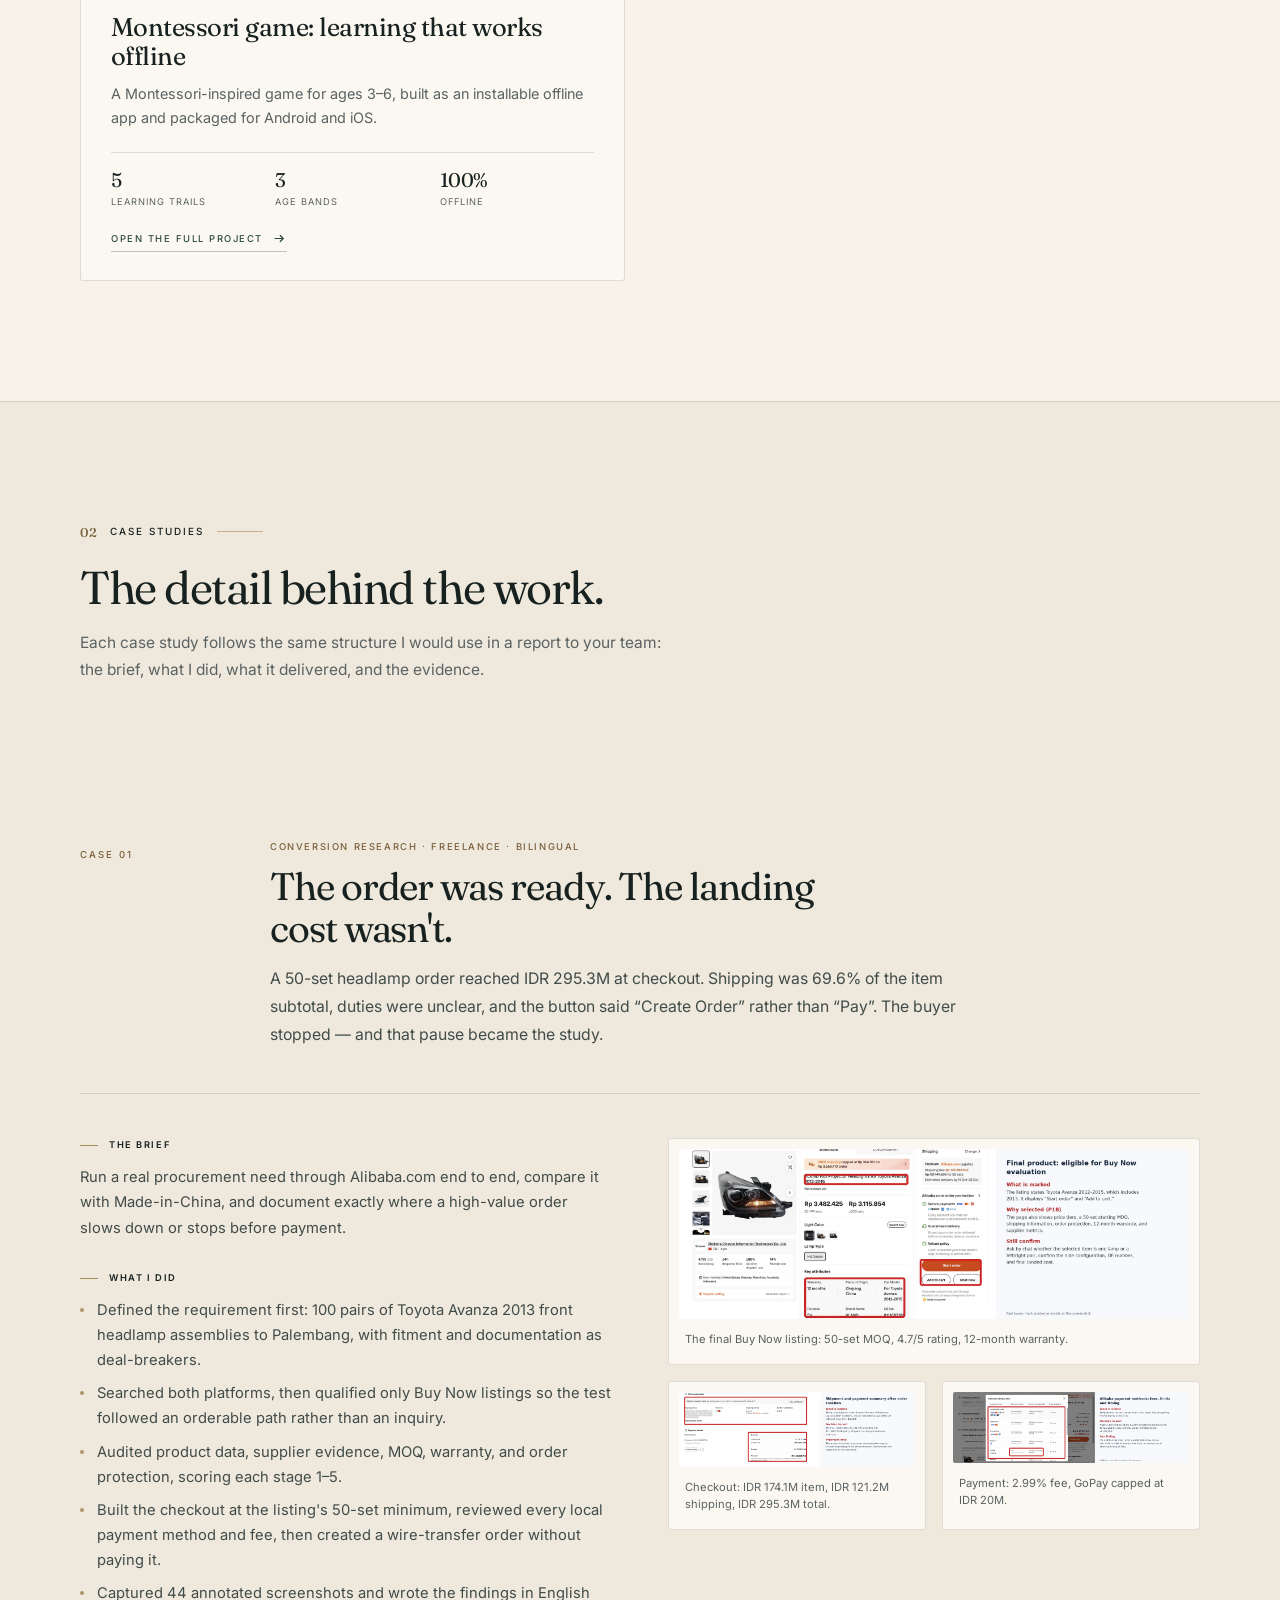
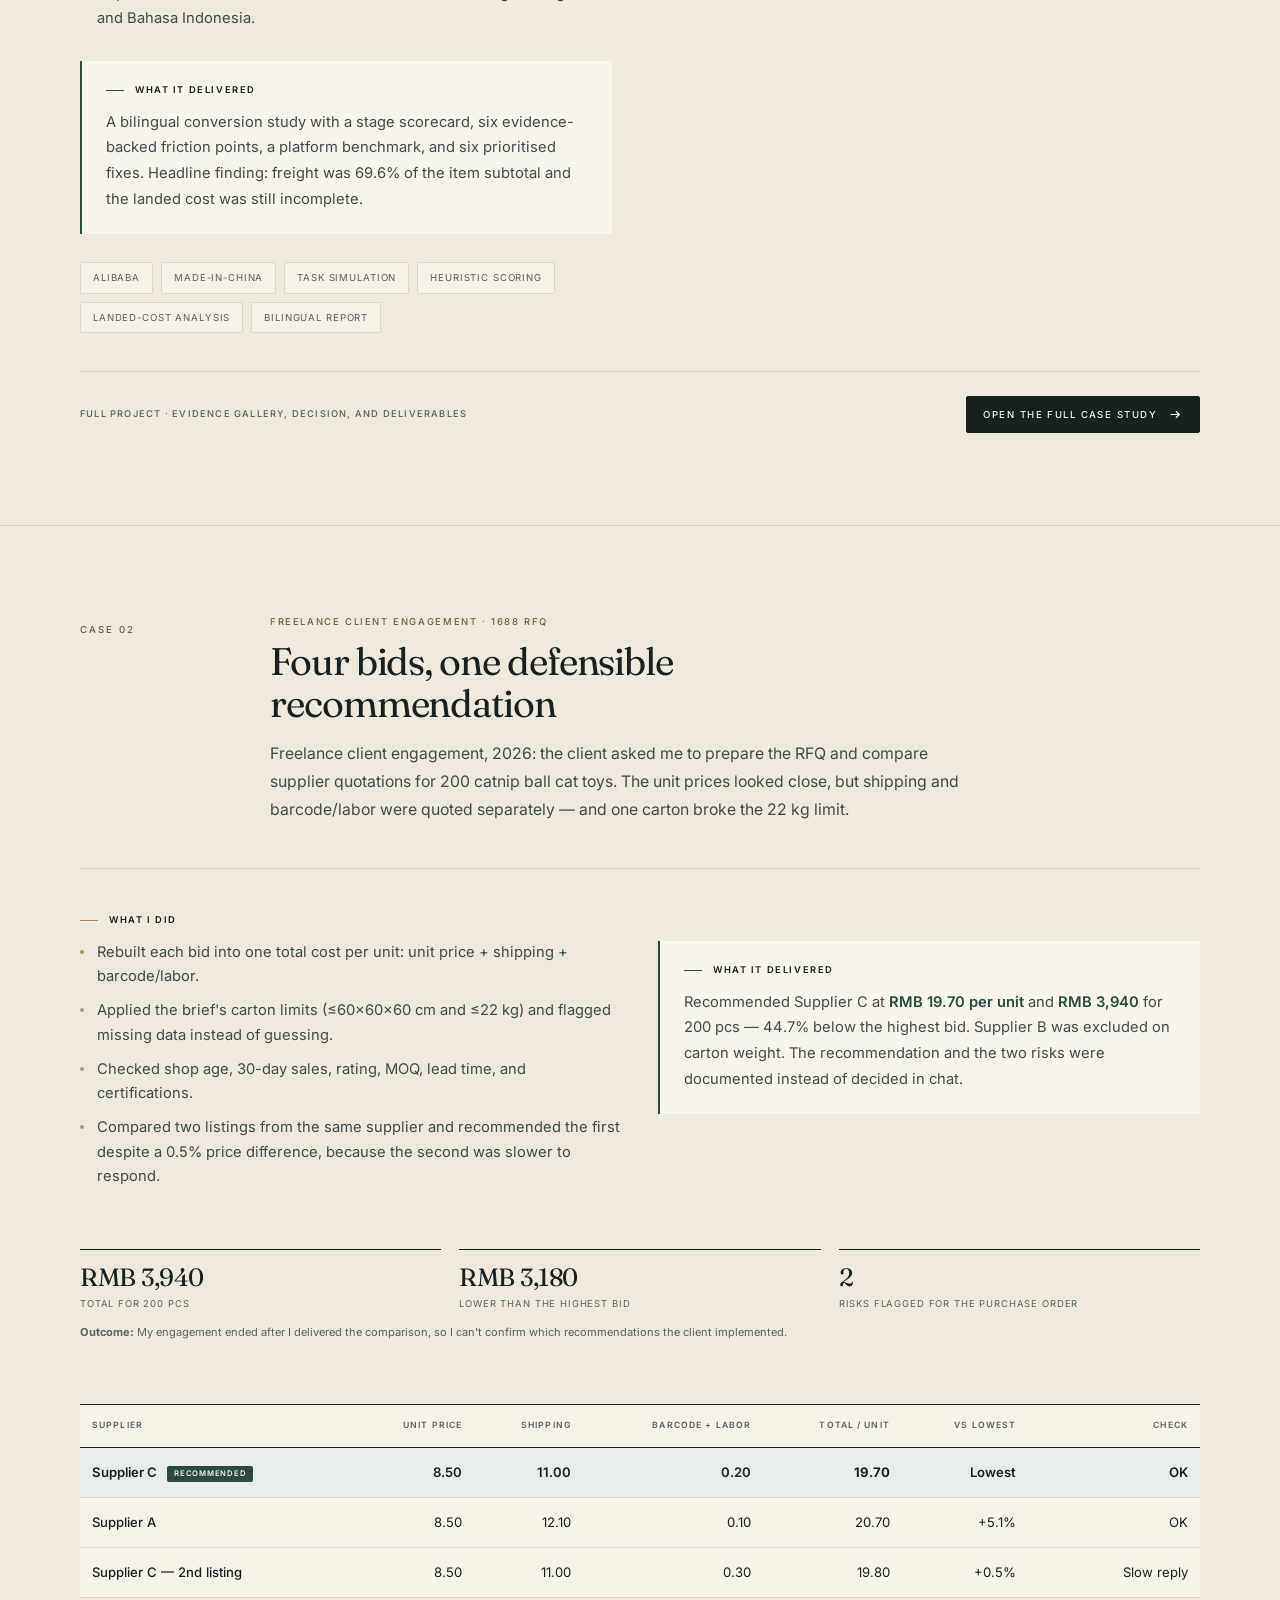
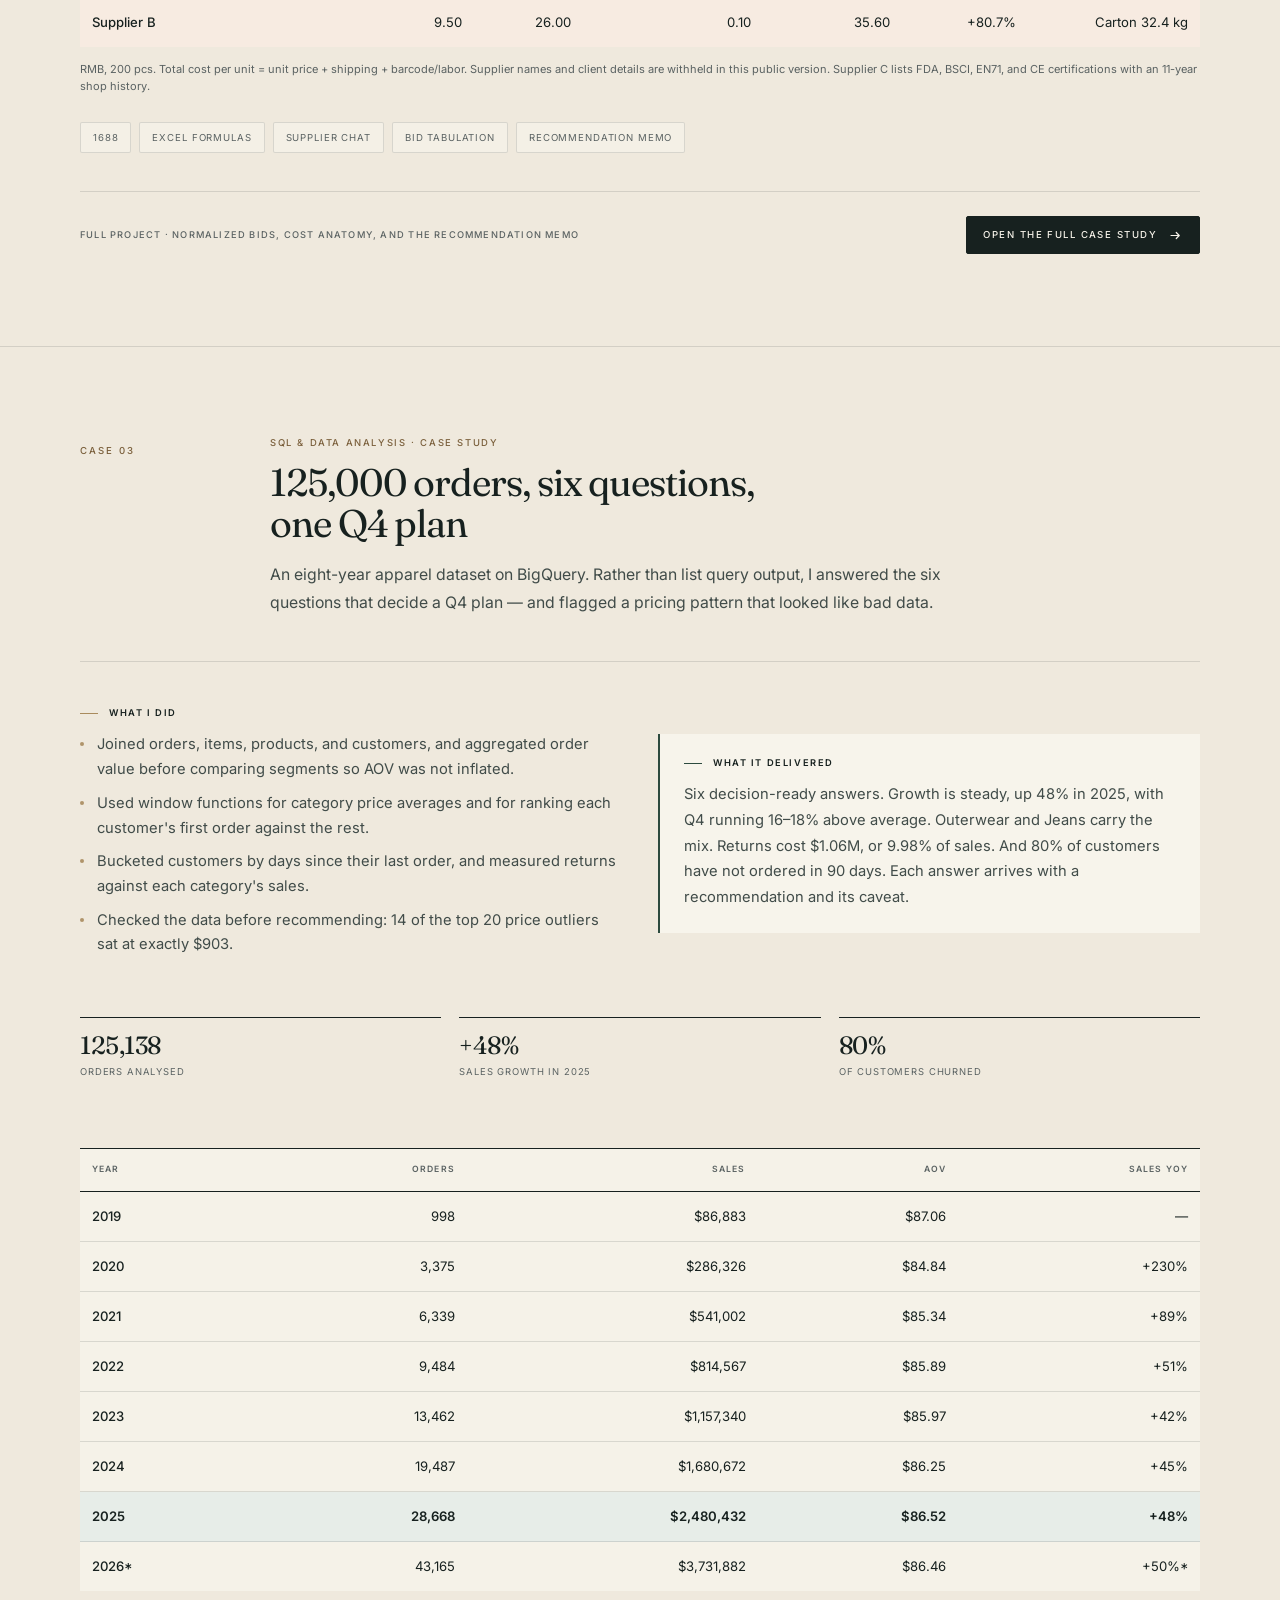
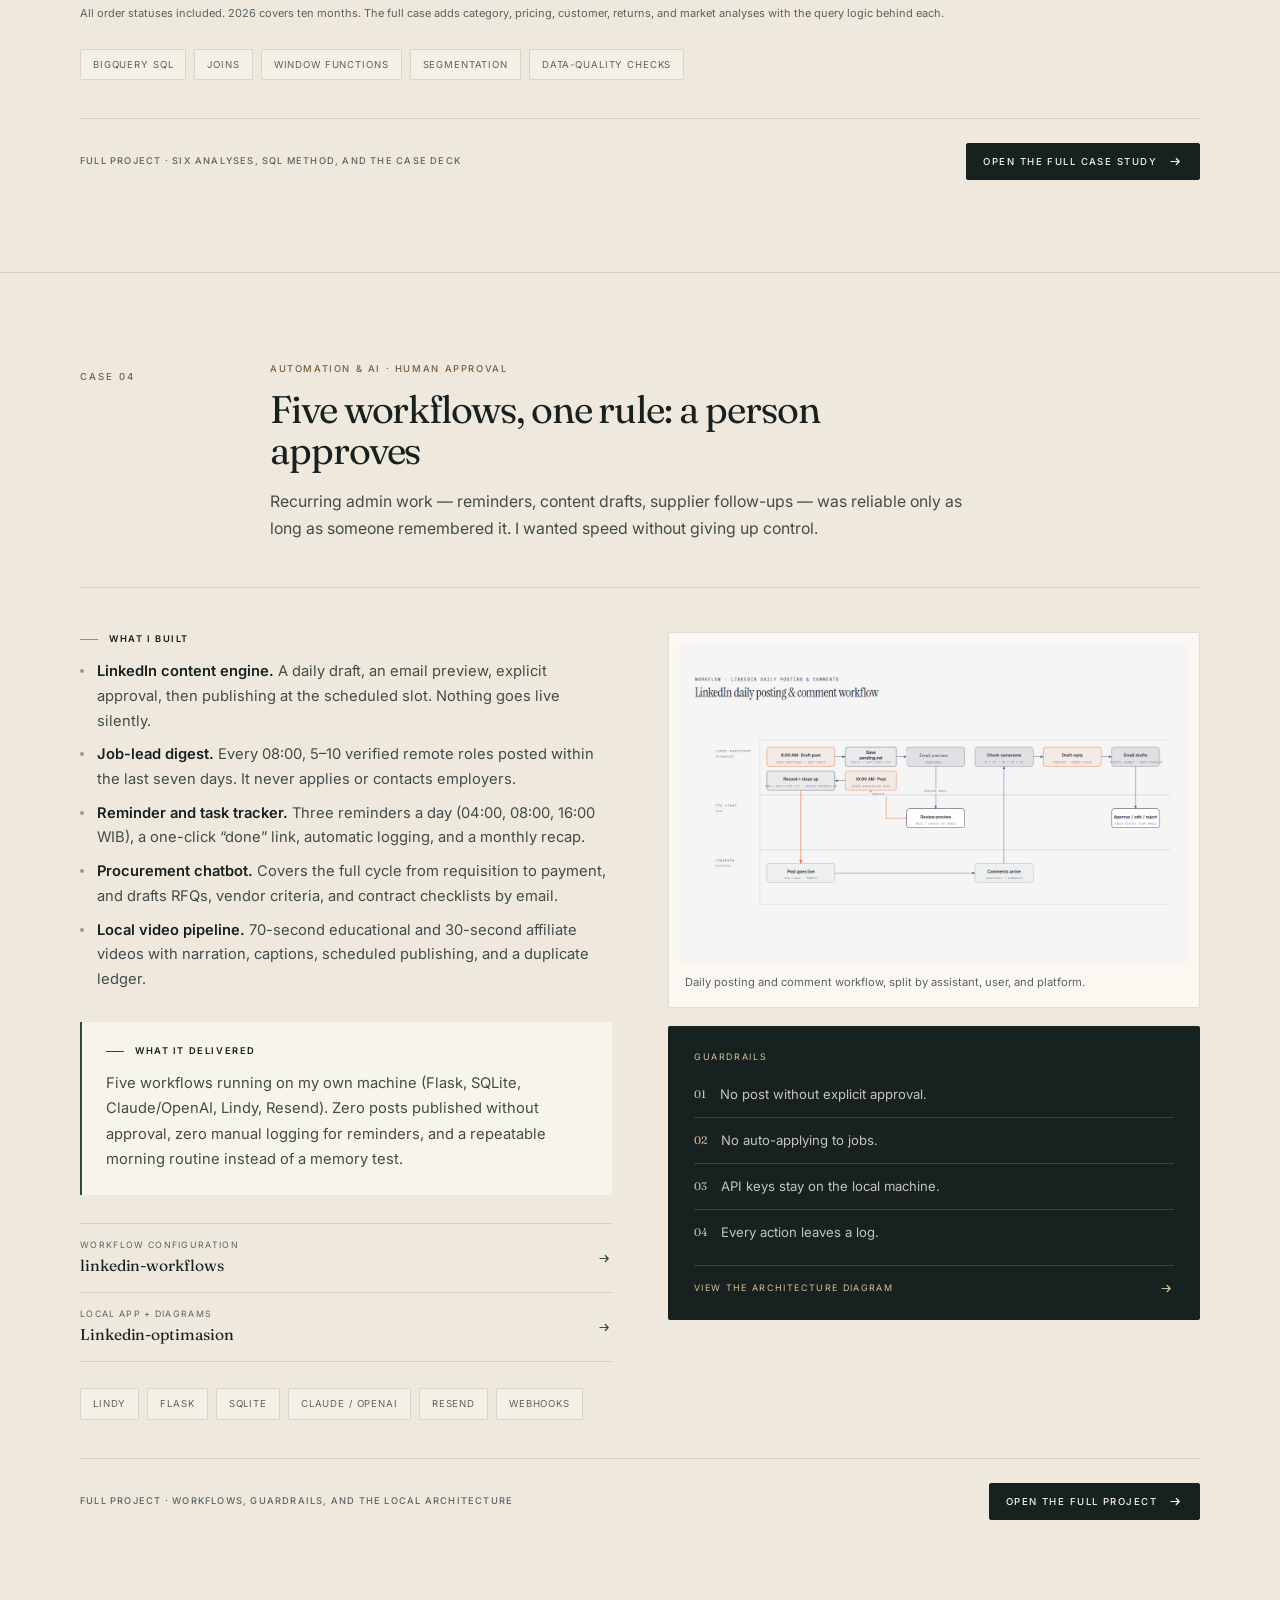
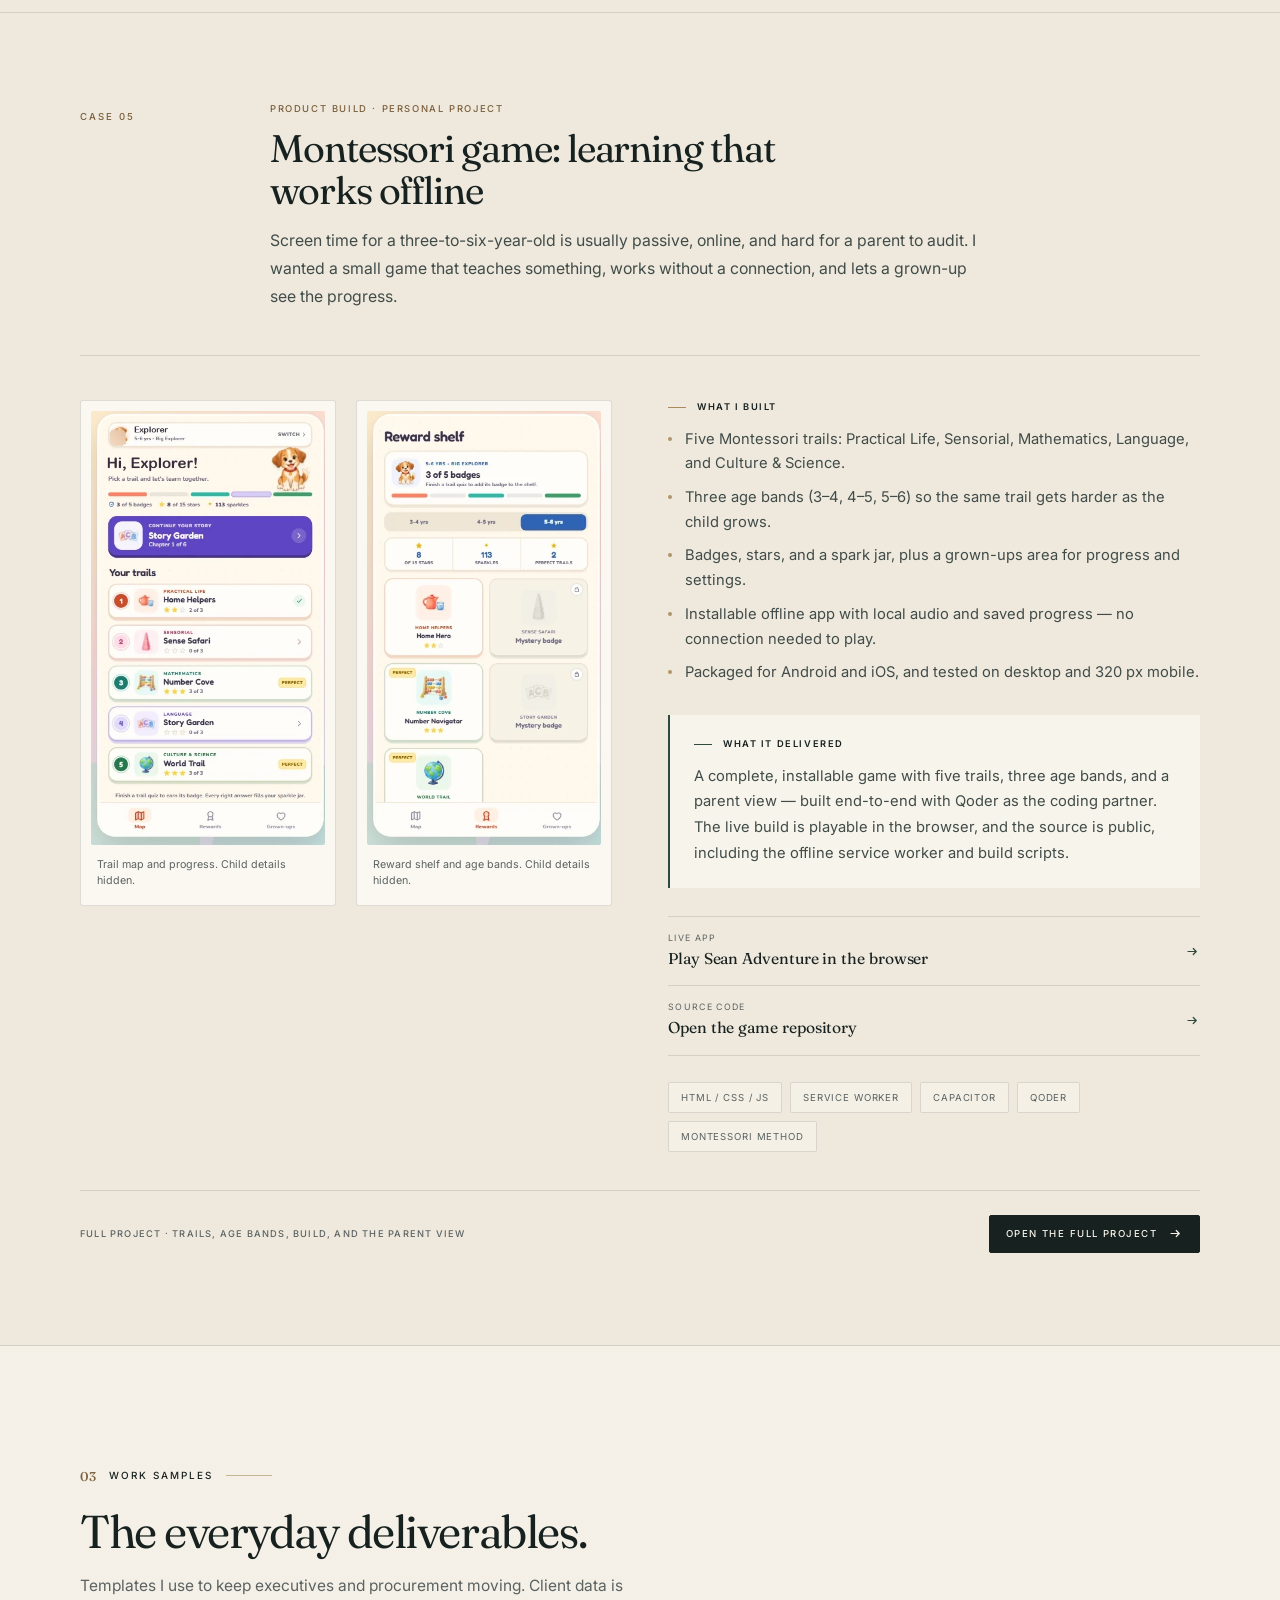
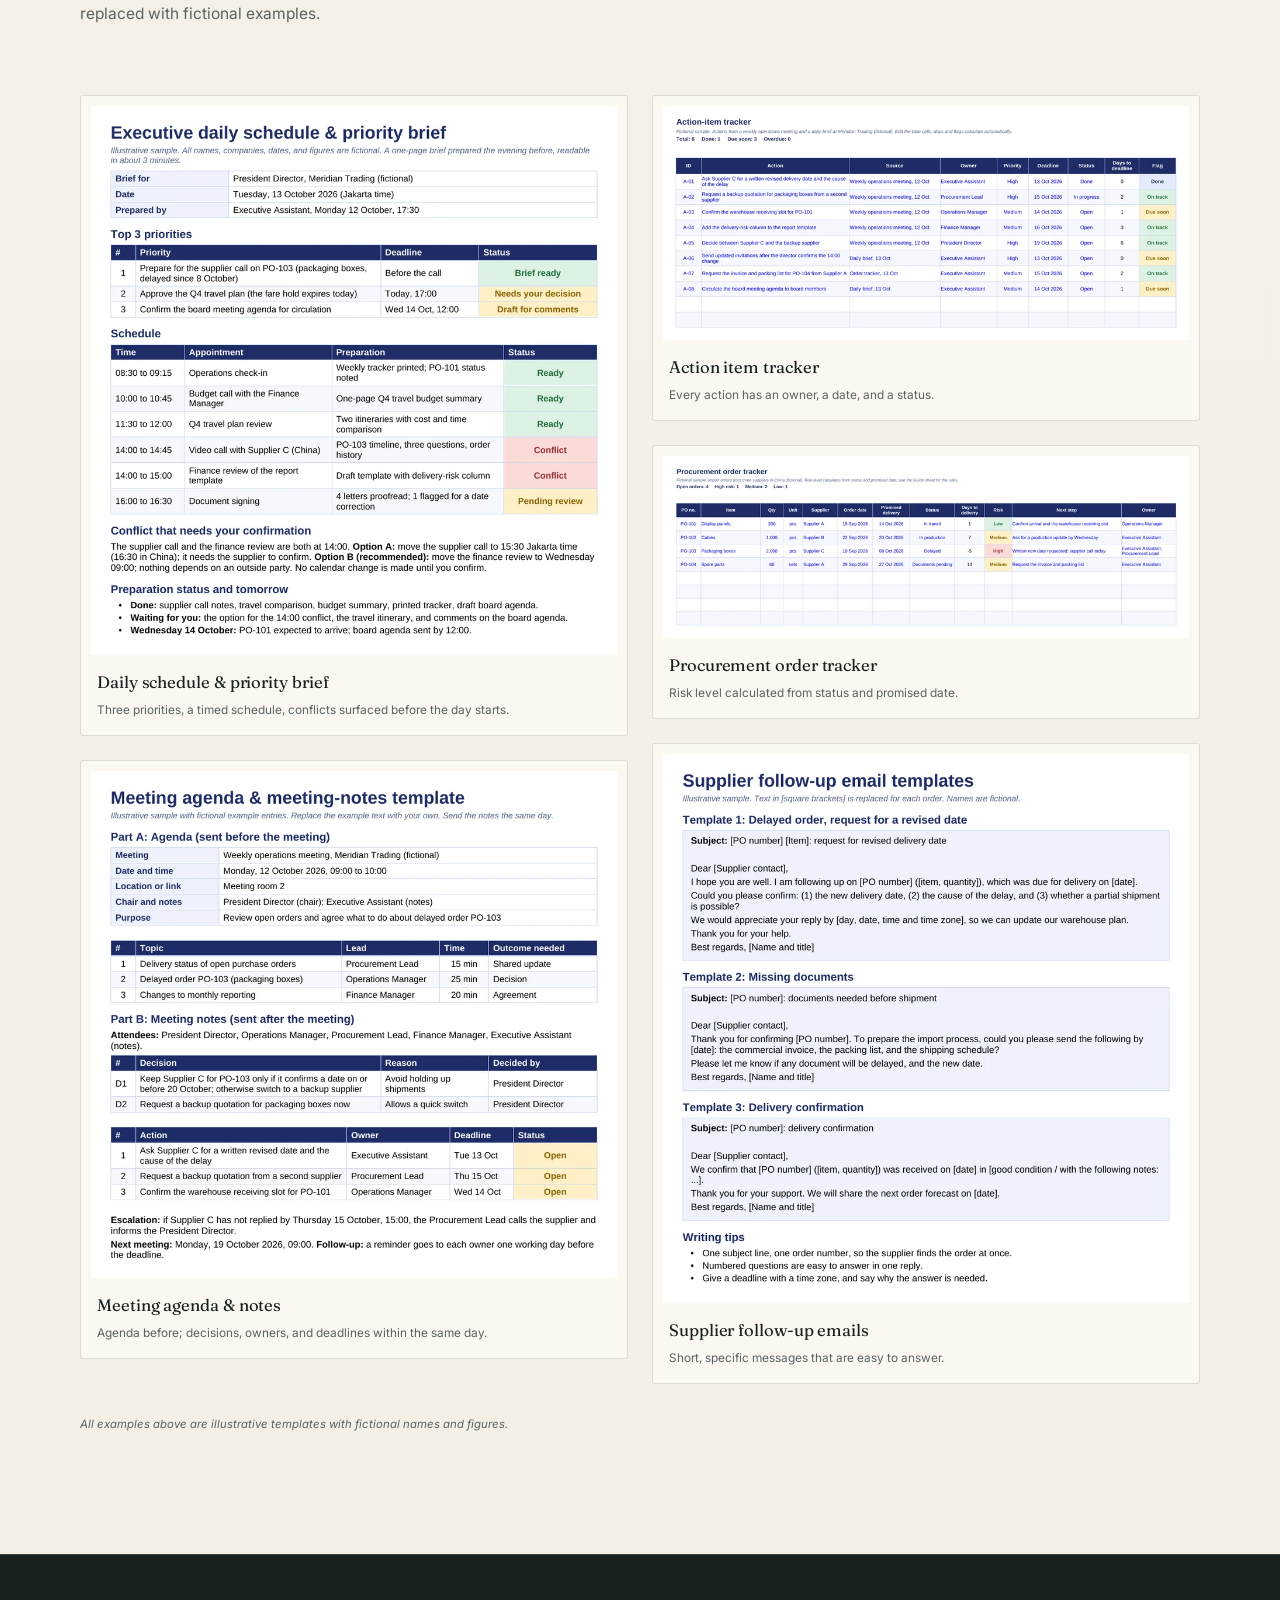
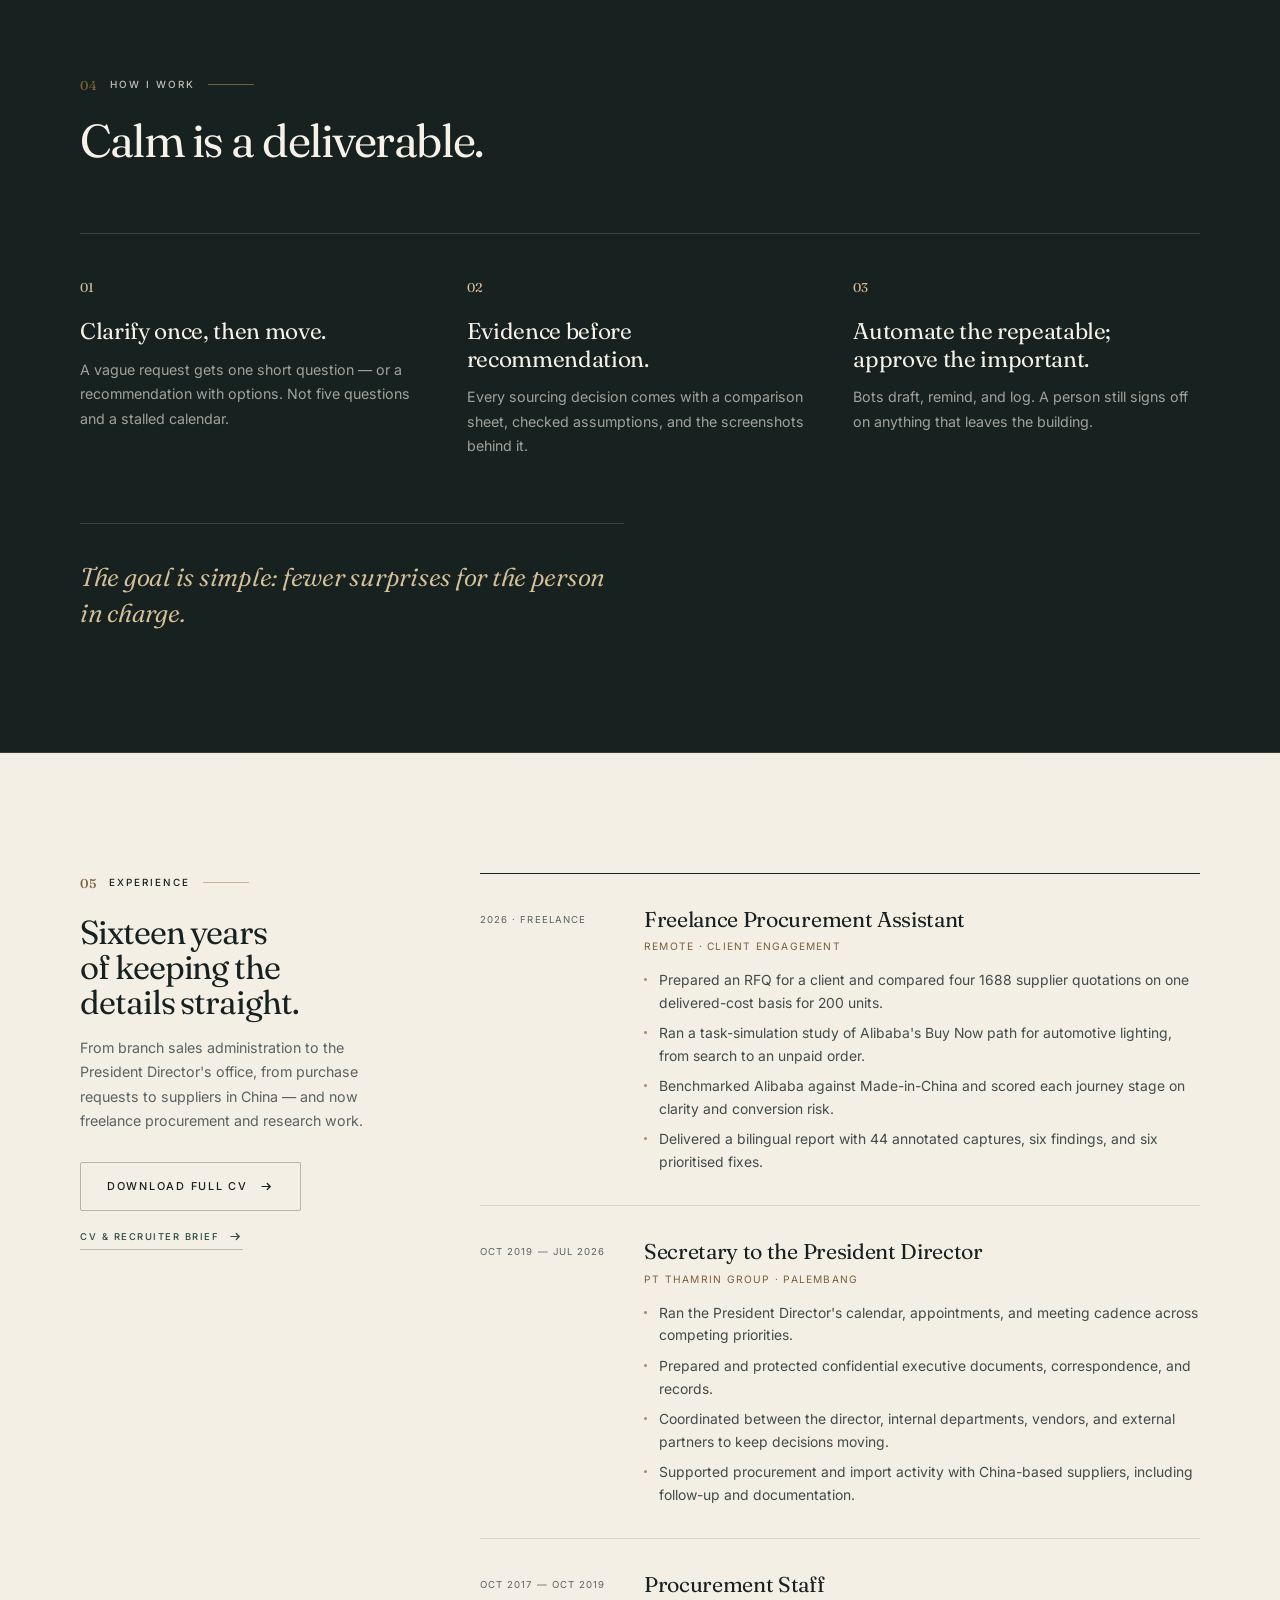
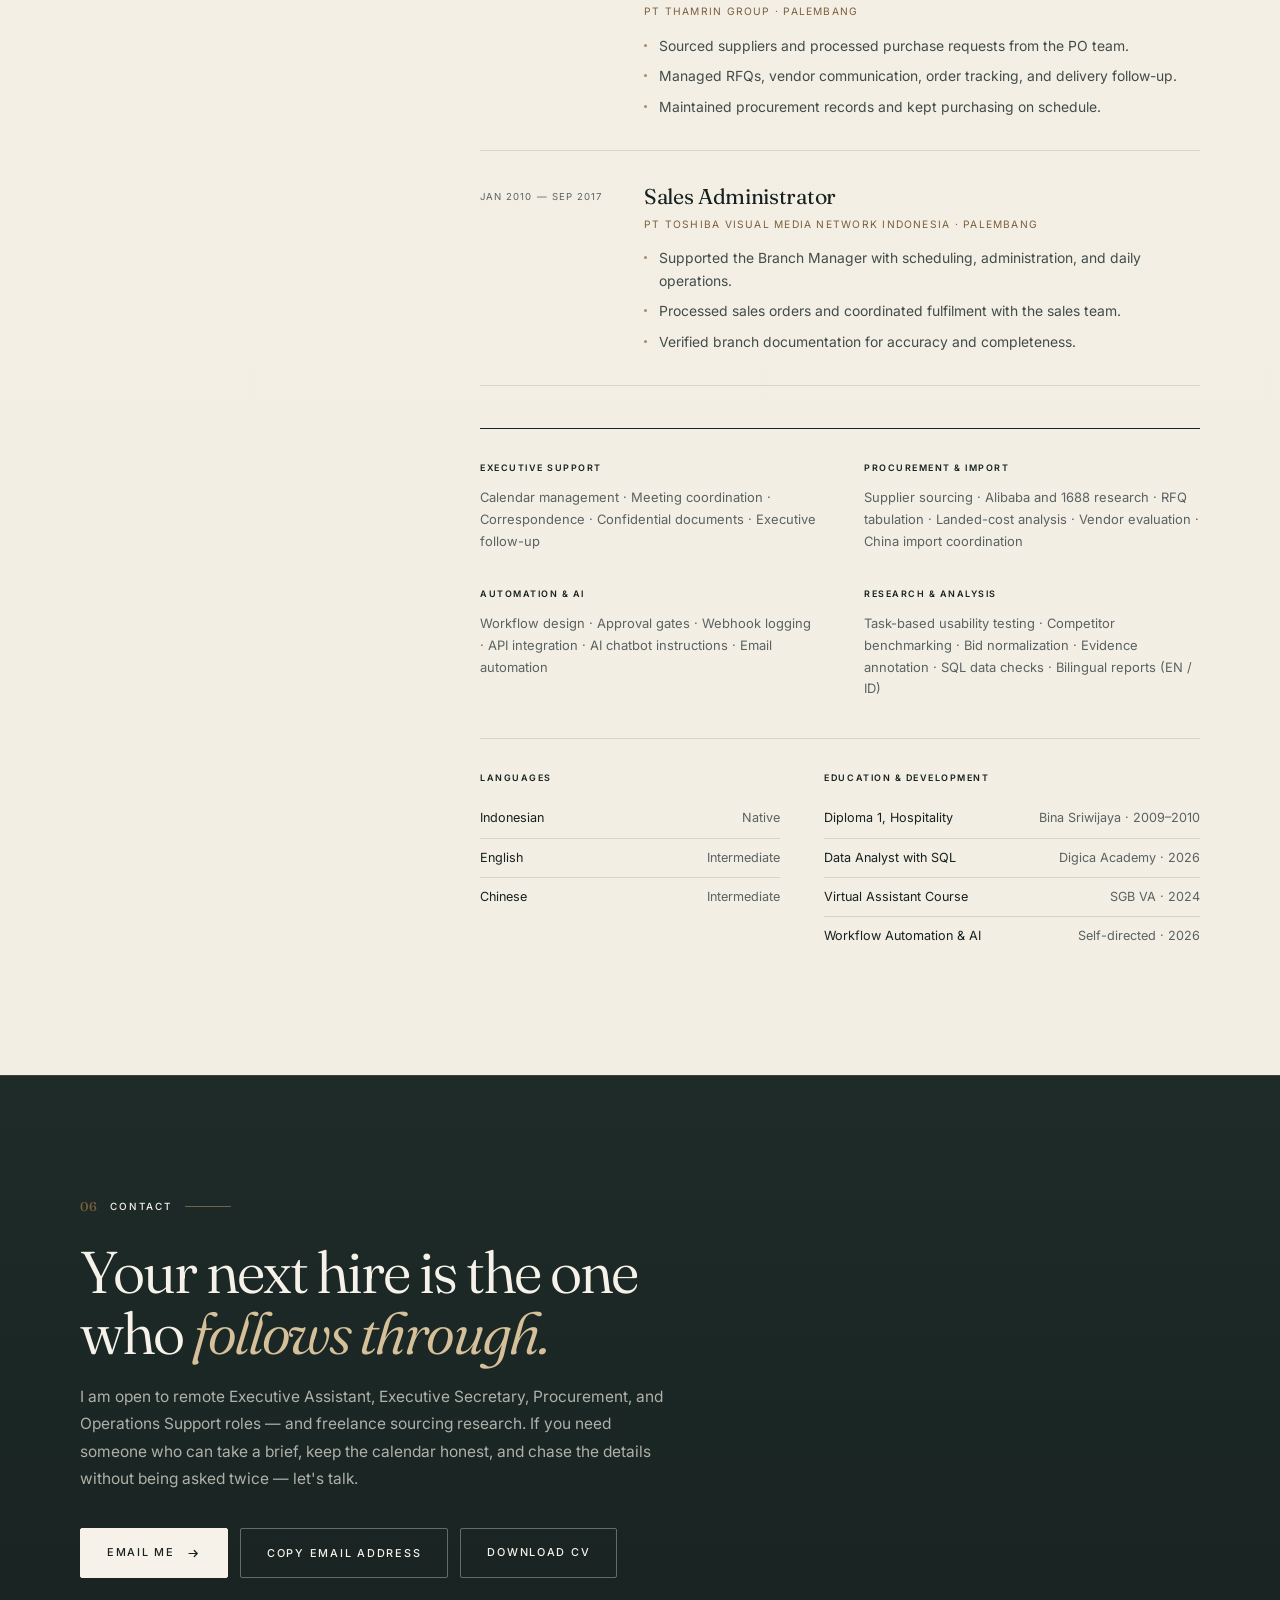
==== commit 7722aec9: "Align the live portfolio with the updated CV and recruiter answers Reframe the 1688 RFQ as a paid fr" ====
--- a/index.html
+++ b/index.html
@@ -189,13 +189,13 @@
             </div>
           </div>
           <div class="card__body">
-            <p class="card__tag">Work sample · RFQ &amp; cost analysis · 2026</p>
-            <h3><a href="projects/rfq-1688.html">Four bids, one defensible award</a></h3>
+            <p class="card__tag">Freelance client engagement · 1688 RFQ · 2026</p>
+            <h3><a href="projects/rfq-1688.html">Four bids, one defensible recommendation</a></h3>
             <p class="card__desc">Normalized four 1688 quotations into a true cost per unit, flagged the risks, and documented the recommendation.</p>
             <ul class="card__metrics">
               <li><strong>19.70</strong><span>RMB / unit</span></li>
               <li><strong>2</strong><span>risks flagged</span></li>
-              <li><strong>200</strong><span>pcs trial</span></li>
+              <li><strong>200</strong><span>pcs quoted</span></li>
             </ul>
             <a class="text-link" href="projects/rfq-1688.html">Open the full project
               <svg class="arrow" viewBox="0 0 20 20" aria-hidden="true"><path d="M4 10h11M11 6l4 4-4 4" fill="none" stroke="currentColor" stroke-width="1.6" stroke-linecap="round" stroke-linejoin="round"/></svg>
@@ -366,9 +366,9 @@
         <header class="case__head">
           <p class="case__no">Case 02</p>
           <div>
-            <p class="card__tag">RFQ &amp; cost analysis · 1688</p>
-            <h3>Four bids, one defensible award</h3>
-            <p class="case__lede">Four 1688 quotations for 200 catnip ball cat toys. The unit prices looked close, but shipping and barcode/labor were quoted separately — and one carton broke the 22 kg limit.</p>
+            <p class="card__tag">Freelance client engagement · 1688 RFQ</p>
+            <h3>Four bids, one defensible recommendation</h3>
+            <p class="case__lede">Freelance client engagement, 2026: the client asked me to prepare the RFQ and compare supplier quotations for 200 catnip ball cat toys. The unit prices looked close, but shipping and barcode/labor were quoted separately — and one carton broke the 22 kg limit.</p>
           </div>
         </header>
 
@@ -386,15 +386,16 @@
               </div>
               <div class="case__result">
                 <h4>What it delivered</h4>
-                <p>Supplier C at <strong>RMB 19.70 per unit</strong> and <strong>RMB 3,940</strong> for 200 pcs — 44.7% below the highest bid. Supplier B was excluded on carton weight. The award rationale was documented for approval instead of decided in chat.</p>
+                <p>Recommended Supplier C at <strong>RMB 19.70 per unit</strong> and <strong>RMB 3,940</strong> for 200 pcs — 44.7% below the highest bid. Supplier B was excluded on carton weight. The recommendation and the two risks were documented instead of decided in chat.</p>
               </div>
             </div>
 
             <div class="result-grid">
               <div><strong>RMB 3,940</strong><span>total for 200 pcs</span></div>
               <div><strong>RMB 3,180</strong><span>lower than the highest bid</span></div>
-              <div><strong>2</strong><span>rows flagged before award</span></div>
-            </div>
+              <div><strong>2</strong><span>risks flagged for the purchase order</span></div>
+            </div>
+            <p class="table-note"><strong>Outcome:</strong> My engagement ended after I delivered the comparison, so I can't confirm which recommendations the client implemented.</p>
           </div>
 
           <div class="case__evidence case__evidence--full">
@@ -414,7 +415,7 @@
                 </thead>
                 <tbody>
                   <tr class="is-winner">
-                    <th scope="row">Supplier C <span class="pill">Awarded</span></th>
+                    <th scope="row">Supplier C <span class="pill">Recommended</span></th>
                     <td>8.50</td><td>11.00</td><td>0.20</td><td><strong>19.70</strong></td><td>Lowest</td><td>OK</td>
                   </tr>
                   <tr>
@@ -432,15 +433,15 @@
                 </tbody>
               </table>
             </div>
-            <p class="table-note">RMB, 200 pcs. Total cost per unit = unit price + shipping + barcode/labor. Supplier names are withheld in the original sample. Supplier C holds FDA, BSCI, EN71, and CE certifications with an 11-year shop history.</p>
+            <p class="table-note">RMB, 200 pcs. Total cost per unit = unit price + shipping + barcode/labor. Supplier names and client details are withheld in this public version. Supplier C lists FDA, BSCI, EN71, and CE certifications with an 11-year shop history.</p>
             <ul class="chips" aria-label="Tools used">
-              <li>1688</li><li>Excel formulas</li><li>Supplier chat</li><li>Bid tabulation</li><li>Award recommendation</li>
+              <li>1688</li><li>Excel formulas</li><li>Supplier chat</li><li>Bid tabulation</li><li>Recommendation memo</li>
             </ul>
           </div>
         </div>
 
         <div class="case__cta">
-          <p>Full project · normalized bids, cost anatomy, and the award memo</p>
+          <p>Full project · normalized bids, cost anatomy, and the recommendation memo</p>
           <a class="btn btn--sm" href="projects/rfq-1688.html">Open the full case study
             <svg class="arrow" viewBox="0 0 20 20" aria-hidden="true"><path d="M4 10h11M11 6l4 4-4 4" fill="none" stroke="currentColor" stroke-width="1.6" stroke-linecap="round" stroke-linejoin="round"/></svg>
           </a>
@@ -752,7 +753,7 @@
       <aside class="experience__aside">
         <p class="label"><span>05</span> Experience</p>
         <h2>Sixteen years of keeping the details straight.</h2>
-        <p class="experience__note">From branch sales administration to the President Director's office, from purchase requests to suppliers in China — and now freelance sourcing research.</p>
+        <p class="experience__note">From branch sales administration to the President Director's office, from purchase requests to suppliers in China — and now freelance procurement and research work.</p>
         <a class="btn btn--ghost" href="assets/docs/Ita-Liani-CV.pdf" download>Download full CV
           <svg class="arrow" viewBox="0 0 20 20" aria-hidden="true"><path d="M4 10h11M11 6l4 4-4 4" fill="none" stroke="currentColor" stroke-width="1.6" stroke-linecap="round" stroke-linejoin="round"/></svg>
         </a>
@@ -766,9 +767,10 @@
           <article class="job">
             <p class="job__date">2026 · Freelance</p>
             <div>
-              <h3>Alibaba sourcing research</h3>
-              <p class="job__company">Independent · Project-based</p>
+              <h3>Freelance Procurement Assistant</h3>
+              <p class="job__company">Remote · Client engagement</p>
               <ul>
+                <li>Prepared an RFQ for a client and compared four 1688 supplier quotations on one delivered-cost basis for 200 units.</li>
                 <li>Ran a task-simulation study of Alibaba's Buy Now path for automotive lighting, from search to an unpaid order.</li>
                 <li>Benchmarked Alibaba against Made-in-China and scored each journey stage on clarity and conversion risk.</li>
                 <li>Delivered a bilingual report with 44 annotated captures, six findings, and six prioritised fixes.</li>
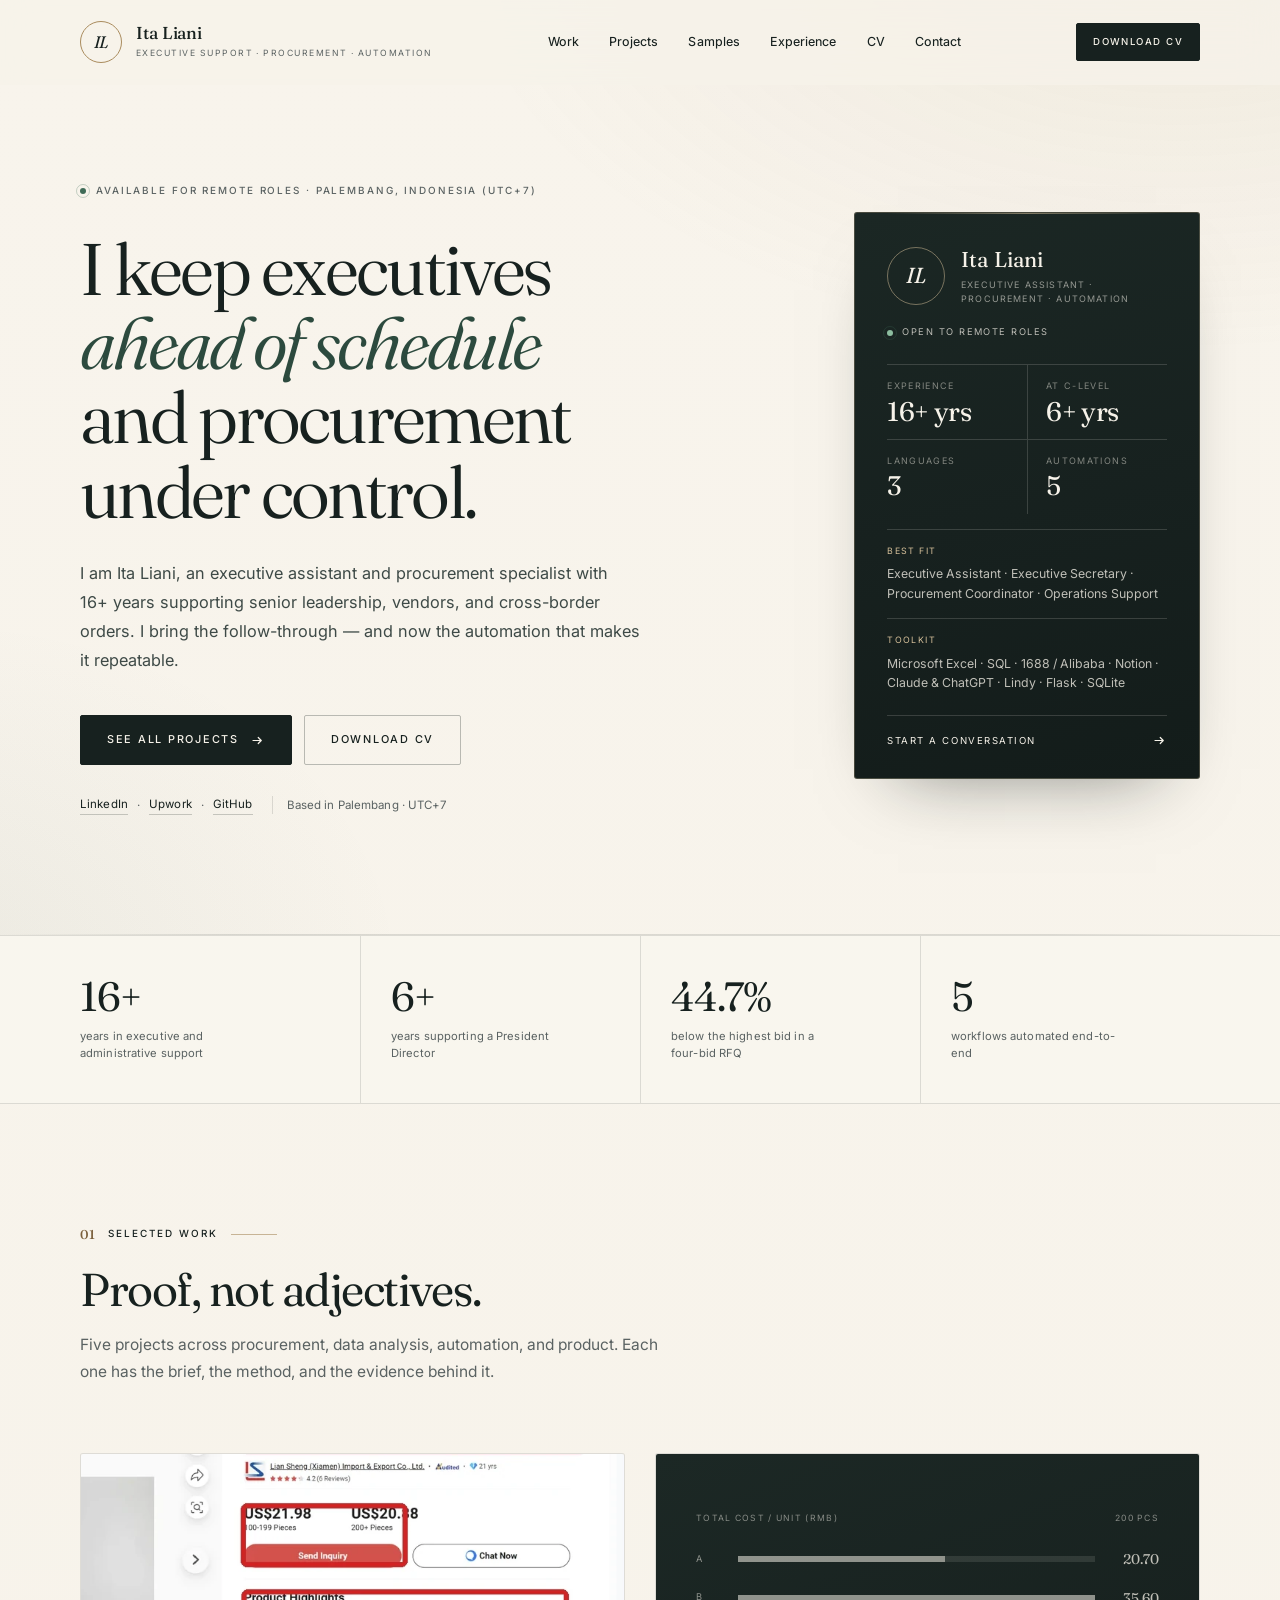
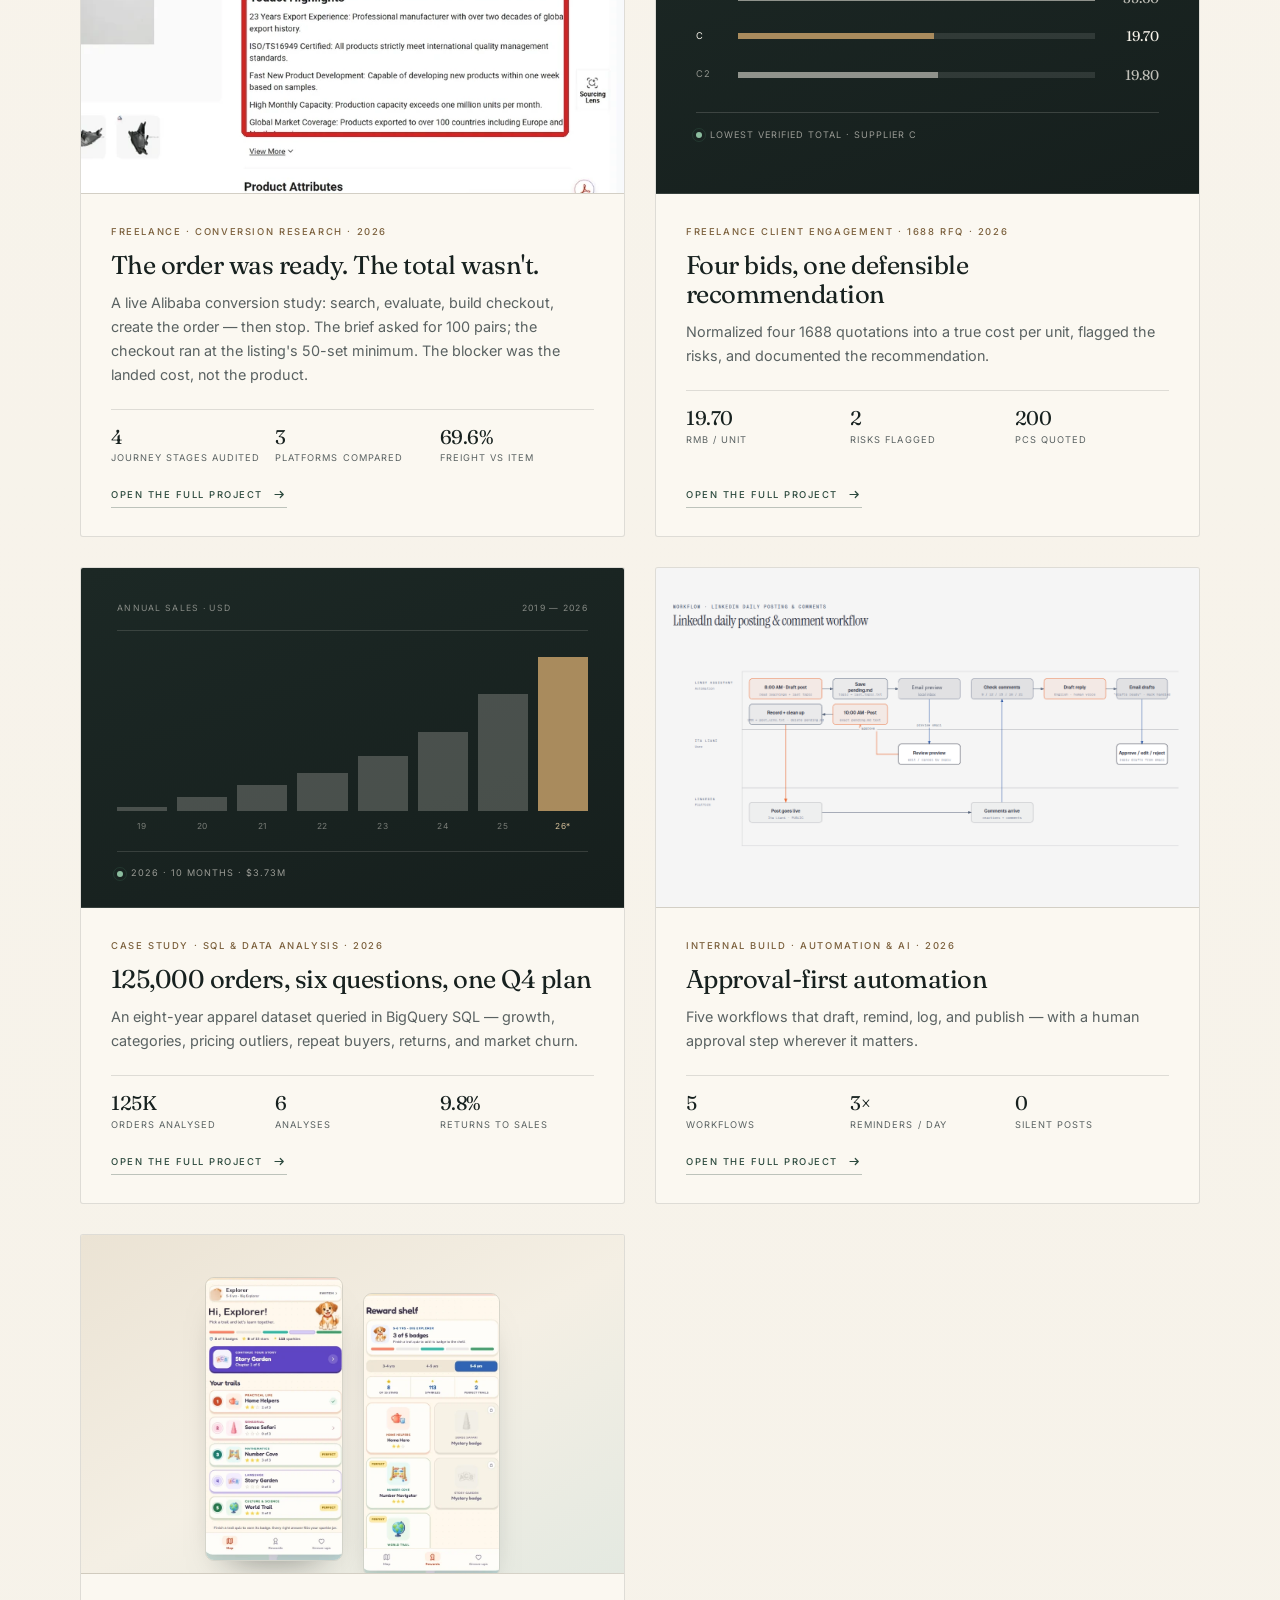
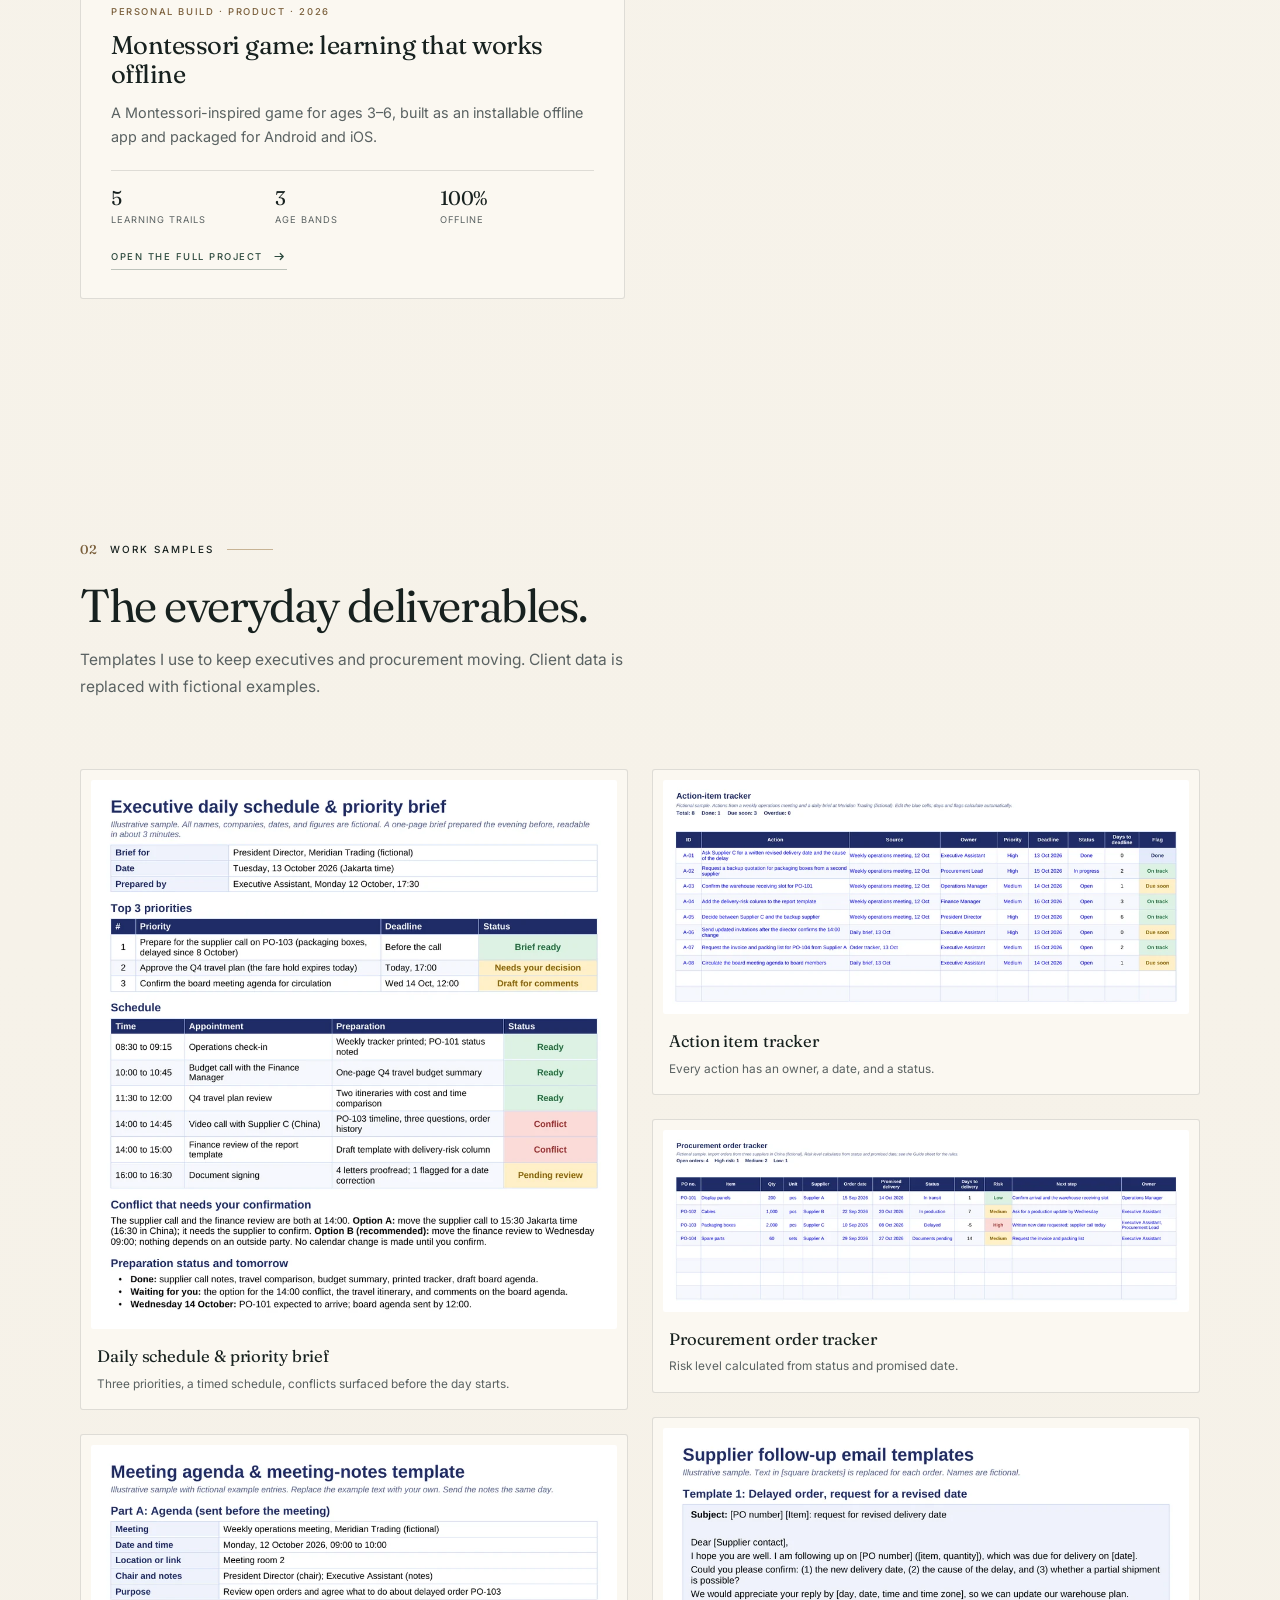
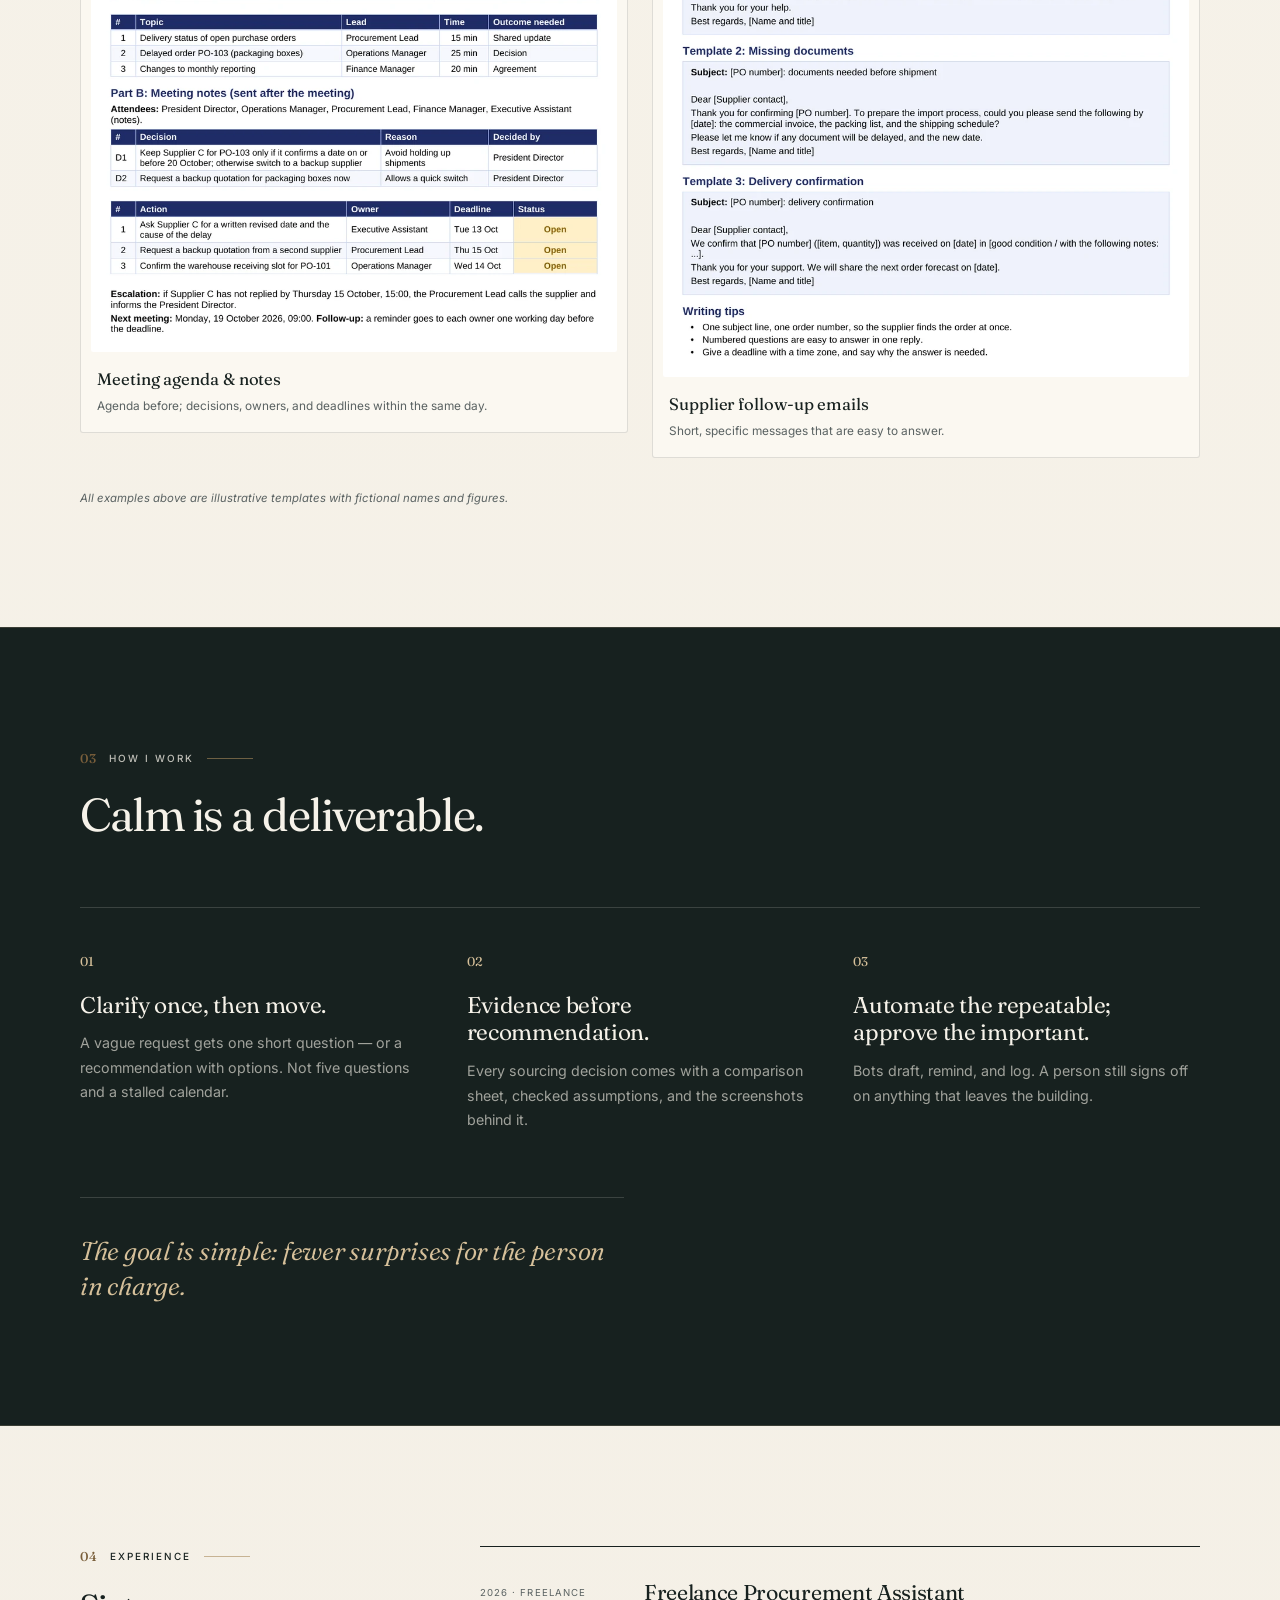
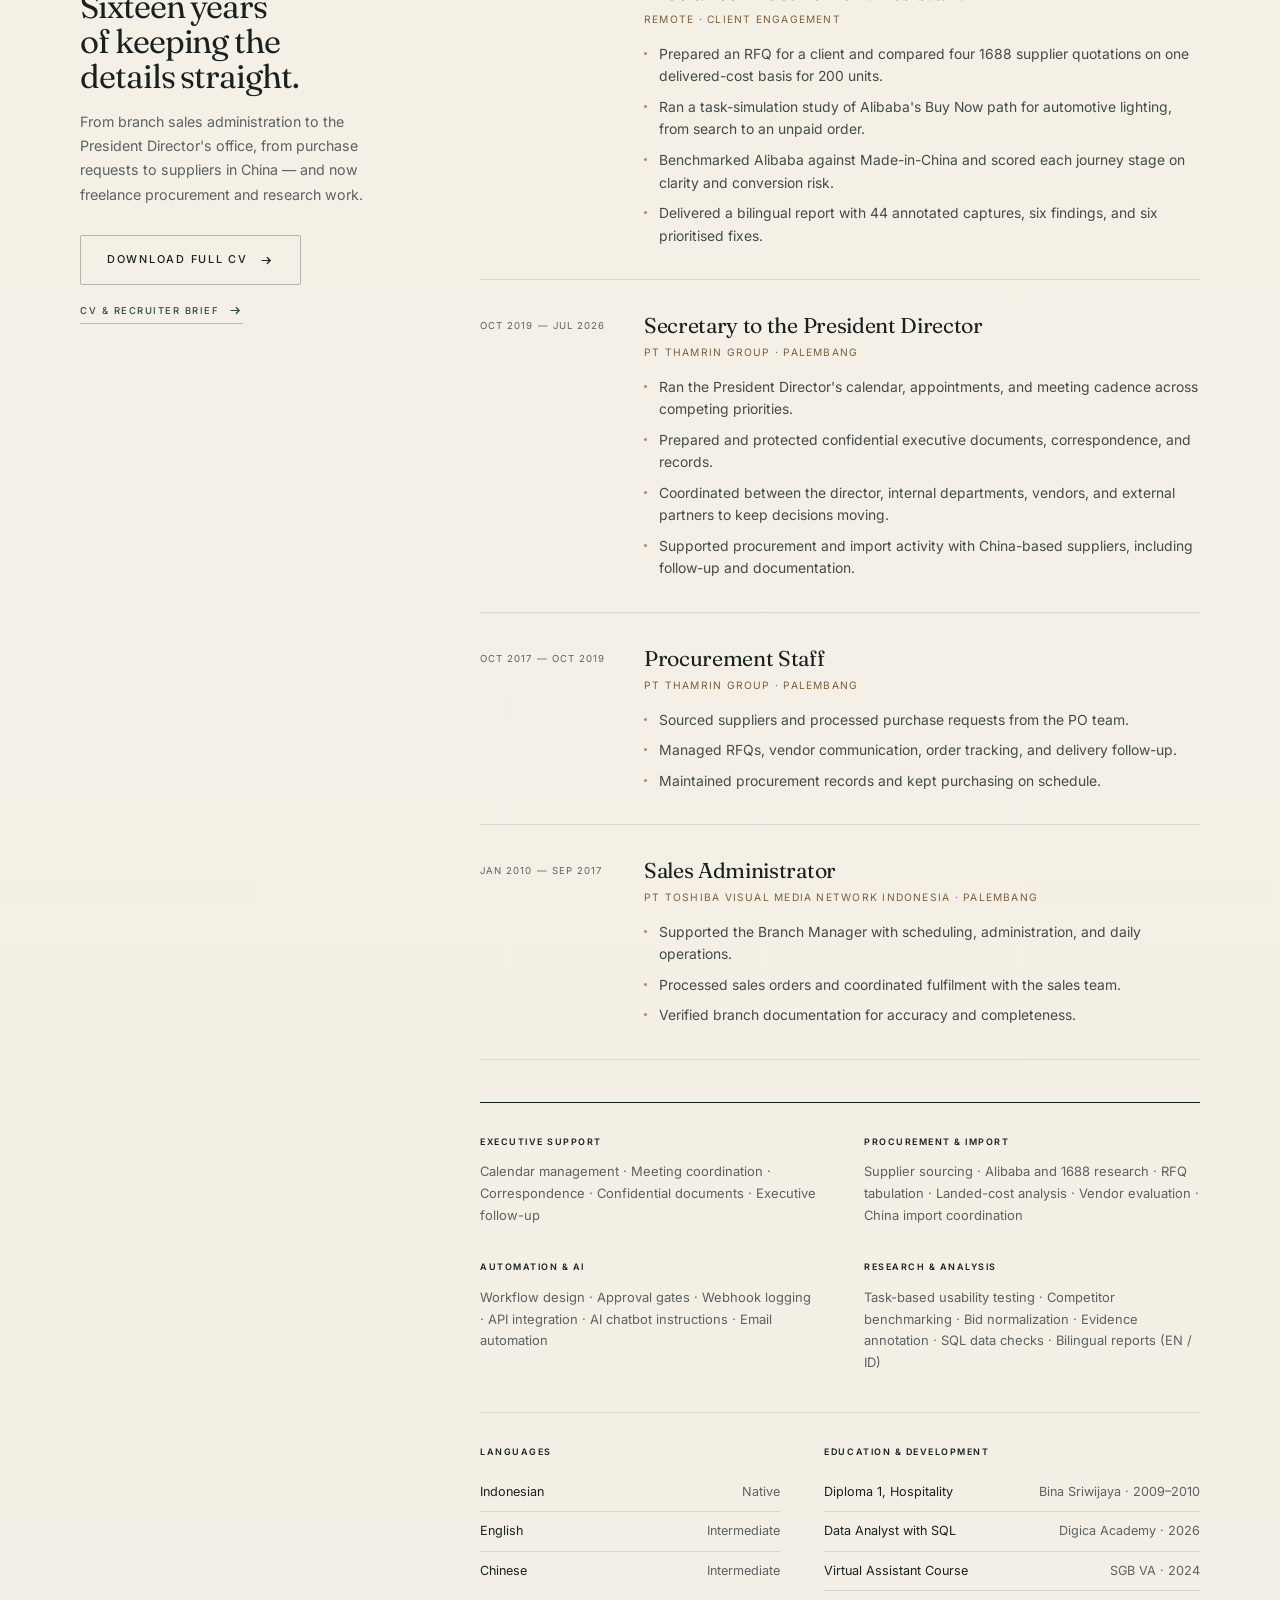
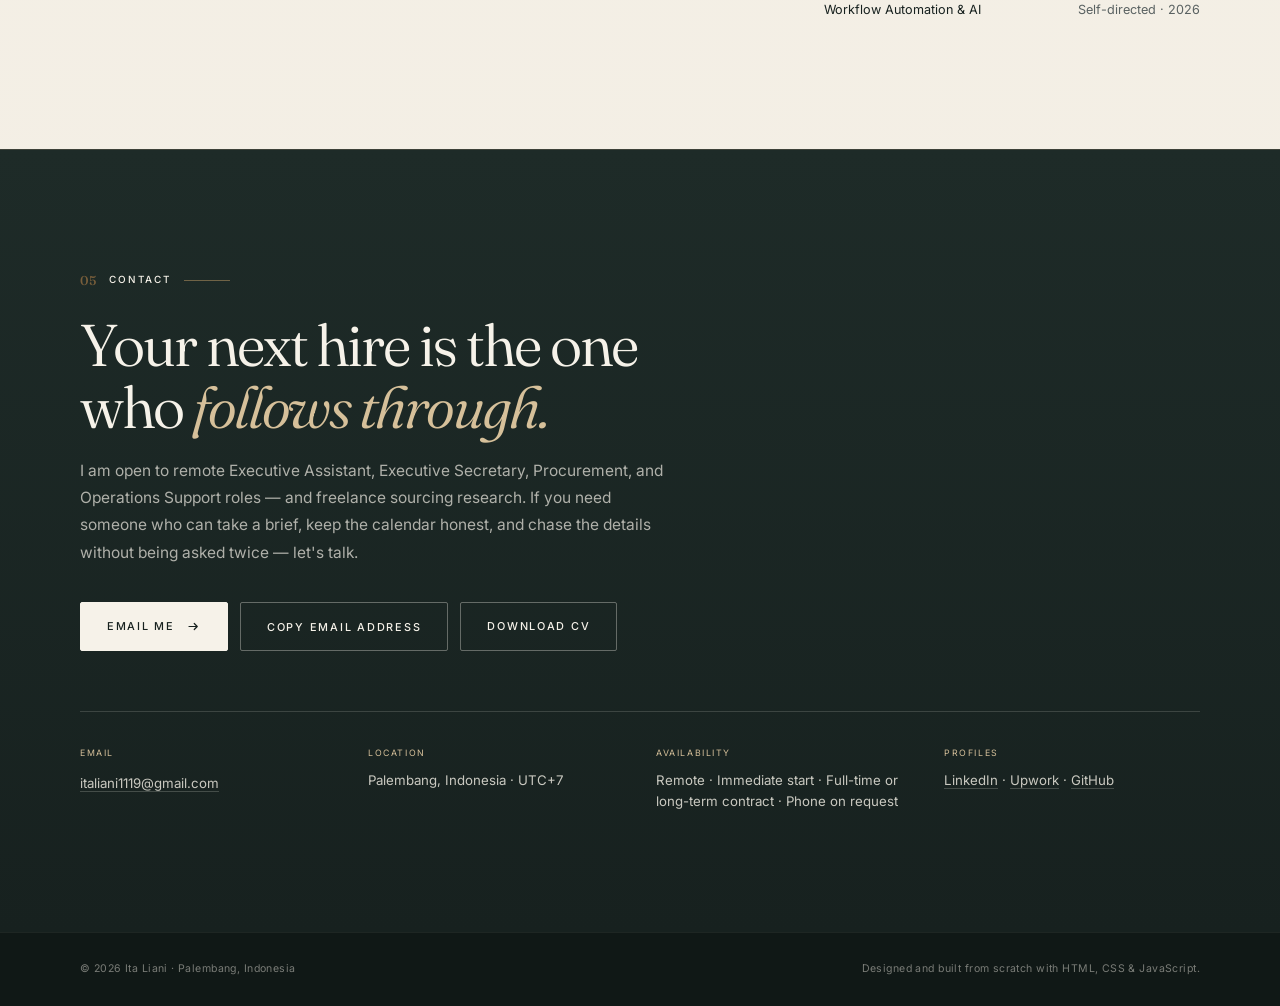
==== commit 902c3583: "Tighten the homepage and correct the SQL figures - Shorten the homepage to five project cards; full " ====
--- a/index.html
+++ b/index.html
@@ -94,9 +94,9 @@
           <a class="btn btn--ghost" href="assets/docs/Ita-Liani-CV.pdf" download>Download CV</a>
         </div>
         <div class="hero__meta">
-          <a data-link="linkedin" href="#">LinkedIn</a>
+          <a data-link="linkedin" href="https://www.linkedin.com/in/ita-liani/" target="_blank" rel="noopener">LinkedIn</a>
           <span aria-hidden="true">·</span>
-          <a data-link="upwork" href="#">Upwork</a>
+          <a data-link="upwork" href="https://www.upwork.com/freelancers/~014712124a23782c28" target="_blank" rel="noopener">Upwork</a>
           <span aria-hidden="true">·</span>
           <a href="https://github.com/italiani1119-luck" target="_blank" rel="noopener">GitHub</a>
           <span class="hero__meta-note">Based in Palembang · UTC+7</span>
@@ -163,7 +163,7 @@
           <div class="card__body">
             <p class="card__tag">Freelance · Conversion research · 2026</p>
             <h3><a href="projects/alibaba-research.html">The order was ready. The total wasn't.</a></h3>
-            <p class="card__desc">A live Alibaba conversion study: search, evaluate, build checkout, create the order — then stop. The blocker was the landed cost, not the product.</p>
+            <p class="card__desc">A live Alibaba conversion study: search, evaluate, build checkout, create the order — then stop. The brief asked for 100 pairs; the checkout ran at the listing's 50-set minimum. The blocker was the landed cost, not the product.</p>
             <ul class="card__metrics">
               <li><strong>4</strong><span>journey stages audited</span></li>
               <li><strong>3</strong><span>platforms compared</span></li>
@@ -227,7 +227,7 @@
             <ul class="card__metrics">
               <li><strong>125K</strong><span>orders analysed</span></li>
               <li><strong>6</strong><span>analyses</span></li>
-              <li><strong>9.98%</strong><span>returns to sales</span></li>
+              <li><strong>9.8%</strong><span>returns to sales</span></li>
             </ul>
             <a class="text-link" href="projects/look-reboot-sql.html">Open the full project
               <svg class="arrow" viewBox="0 0 20 20" aria-hidden="true"><path d="M4 10h11M11 6l4 4-4 4" fill="none" stroke="currentColor" stroke-width="1.6" stroke-linecap="round" stroke-linejoin="round"/></svg>
@@ -280,401 +280,11 @@
     </div>
   </section>
 
-  <!-- ============ CASE STUDIES ============ -->
-  <section class="section section--cases" id="case-studies">
-    <div class="container">
-      <div class="section__head">
-        <p class="label"><span>02</span> Case studies</p>
-        <h2>The detail behind the work.</h2>
-        <p class="section__lede">Each case study follows the same structure I would use in a report to your team: the brief, what I did, what it delivered, and the evidence.</p>
-      </div>
-    </div>
-
-    <!-- Case 01 -->
-    <article class="case" id="alibaba">
-      <div class="container">
-        <header class="case__head">
-          <p class="case__no">Case 01</p>
-          <div>
-            <p class="card__tag">Conversion research · Freelance · Bilingual</p>
-            <h3>The order was ready. The landing cost wasn't.</h3>
-            <p class="case__lede">A 50-set headlamp order reached IDR 295.3M at checkout. Shipping was 69.6% of the item subtotal, duties were unclear, and the button said “Create Order” rather than “Pay”. The buyer stopped — and that pause became the study.</p>
-          </div>
-        </header>
-
-        <div class="case__body">
-          <div class="case__copy">
-            <div class="case__block">
-              <h4>The brief</h4>
-              <p>Run a real procurement need through Alibaba.com end to end, compare it with Made-in-China, and document exactly where a high-value order slows down or stops before payment.</p>
-            </div>
-            <div class="case__block">
-              <h4>What I did</h4>
-              <ul>
-                <li>Defined the requirement first: 100 pairs of Toyota Avanza 2013 front headlamp assemblies to Palembang, with fitment and documentation as deal-breakers.</li>
-                <li>Searched both platforms, then qualified only Buy Now listings so the test followed an orderable path rather than an inquiry.</li>
-                <li>Audited product data, supplier evidence, MOQ, warranty, and order protection, scoring each stage 1–5.</li>
-                <li>Built the checkout at the listing's 50-set minimum, reviewed every local payment method and fee, then created a wire-transfer order without paying it.</li>
-                <li>Captured 44 annotated screenshots and wrote the findings in English and Bahasa Indonesia.</li>
-              </ul>
-            </div>
-            <div class="case__result">
-              <h4>What it delivered</h4>
-              <p>A bilingual conversion study with a stage scorecard, six evidence-backed friction points, a platform benchmark, and six prioritised fixes. Headline finding: freight was 69.6% of the item subtotal and the landed cost was still incomplete.</p>
-            </div>
-            <ul class="chips" aria-label="Tools used">
-              <li>Alibaba</li><li>Made-in-China</li><li>Task simulation</li><li>Heuristic scoring</li><li>Landed-cost analysis</li><li>Bilingual report</li>
-            </ul>
-          </div>
-
-          <div class="case__evidence">
-            <figure class="figure">
-              <button class="figure__btn" data-full="assets/img/alibaba-study-product.webp" data-caption="Final Buy Now listing: 50-set MOQ, 4.7/5 rating, 12-month warranty, and a set that still needed definition.">
-                <img src="assets/img/alibaba-study-product.webp" alt="Alibaba Buy Now product page for a Toyota Avanza headlamp with price tiers, 50-set MOQ, supplier rating, and shipping quote" width="1800" height="600" loading="lazy">
-              </button>
-              <figcaption>The final Buy Now listing: 50-set MOQ, 4.7/5 rating, 12-month warranty.</figcaption>
-            </figure>
-            <div class="figure-row">
-              <figure class="figure">
-                <button class="figure__btn" data-full="assets/img/alibaba-study-checkout.webp" data-caption="Payment summary: item IDR 174.1M, shipping IDR 121.2M, total IDR 295.3M under DAP terms. Address redacted.">
-                  <img src="assets/img/alibaba-study-checkout.webp" alt="Alibaba payment summary with item subtotal, shipping fee, total in IDR, and DAP shipment details; shipping address blurred" width="1750" height="560" loading="lazy">
-                </button>
-                <figcaption>Checkout: IDR 174.1M item, IDR 121.2M shipping, IDR 295.3M total.</figcaption>
-              </figure>
-              <figure class="figure">
-                <button class="figure__btn" data-full="assets/img/alibaba-study-payment.webp" data-caption="Payment methods: 2.99% processing fee on cards and wallets; GoPay limited to IDR 20,000,000.">
-                  <img src="assets/img/alibaba-study-payment.webp" alt="Alibaba payment method panel showing card, wallet, PayPal, and GoPay fees and limits; shipping address blurred" width="1750" height="530" loading="lazy">
-                </button>
-                <figcaption>Payment: 2.99% fee, GoPay capped at IDR 20M.</figcaption>
-              </figure>
-            </div>
-          </div>
-        </div>
-
-        <div class="case__cta">
-          <p>Full project · evidence gallery, decision, and deliverables</p>
-          <a class="btn btn--sm" href="projects/alibaba-research.html">Open the full case study
-            <svg class="arrow" viewBox="0 0 20 20" aria-hidden="true"><path d="M4 10h11M11 6l4 4-4 4" fill="none" stroke="currentColor" stroke-width="1.6" stroke-linecap="round" stroke-linejoin="round"/></svg>
-          </a>
-        </div>
-      </div>
-    </article>
-
-    <!-- Case 02 -->
-    <article class="case" id="rfq">
-      <div class="container">
-        <header class="case__head">
-          <p class="case__no">Case 02</p>
-          <div>
-            <p class="card__tag">Freelance client engagement · 1688 RFQ</p>
-            <h3>Four bids, one defensible recommendation</h3>
-            <p class="case__lede">Freelance client engagement, 2026: the client asked me to prepare the RFQ and compare supplier quotations for 200 catnip ball cat toys. The unit prices looked close, but shipping and barcode/labor were quoted separately — and one carton broke the 22 kg limit.</p>
-          </div>
-        </header>
-
-        <div class="case__body case__body--stack">
-          <div class="case__copy">
-            <div class="case__grid">
-              <div class="case__block">
-                <h4>What I did</h4>
-                <ul>
-                  <li>Rebuilt each bid into one total cost per unit: unit price + shipping + barcode/labor.</li>
-                  <li>Applied the brief's carton limits (≤60×60×60 cm and ≤22 kg) and flagged missing data instead of guessing.</li>
-                  <li>Checked shop age, 30-day sales, rating, MOQ, lead time, and certifications.</li>
-                  <li>Compared two listings from the same supplier and recommended the first despite a 0.5% price difference, because the second was slower to respond.</li>
-                </ul>
-              </div>
-              <div class="case__result">
-                <h4>What it delivered</h4>
-                <p>Recommended Supplier C at <strong>RMB 19.70 per unit</strong> and <strong>RMB 3,940</strong> for 200 pcs — 44.7% below the highest bid. Supplier B was excluded on carton weight. The recommendation and the two risks were documented instead of decided in chat.</p>
-              </div>
-            </div>
-
-            <div class="result-grid">
-              <div><strong>RMB 3,940</strong><span>total for 200 pcs</span></div>
-              <div><strong>RMB 3,180</strong><span>lower than the highest bid</span></div>
-              <div><strong>2</strong><span>risks flagged for the purchase order</span></div>
-            </div>
-            <p class="table-note"><strong>Outcome:</strong> My engagement ended after I delivered the comparison, so I can't confirm which recommendations the client implemented.</p>
-          </div>
-
-          <div class="case__evidence case__evidence--full">
-            <div class="table-wrap">
-              <table class="bid-table">
-                <caption class="sr-only">Bid tabulation for 200 pieces, in RMB</caption>
-                <thead>
-                  <tr>
-                    <th scope="col">Supplier</th>
-                    <th scope="col">Unit price</th>
-                    <th scope="col">Shipping</th>
-                    <th scope="col">Barcode + labor</th>
-                    <th scope="col">Total / unit</th>
-                    <th scope="col">vs lowest</th>
-                    <th scope="col">Check</th>
-                  </tr>
-                </thead>
-                <tbody>
-                  <tr class="is-winner">
-                    <th scope="row">Supplier C <span class="pill">Recommended</span></th>
-                    <td>8.50</td><td>11.00</td><td>0.20</td><td><strong>19.70</strong></td><td>Lowest</td><td>OK</td>
-                  </tr>
-                  <tr>
-                    <th scope="row">Supplier A</th>
-                    <td>8.50</td><td>12.10</td><td>0.10</td><td>20.70</td><td>+5.1%</td><td>OK</td>
-                  </tr>
-                  <tr>
-                    <th scope="row">Supplier C — 2nd listing</th>
-                    <td>8.50</td><td>11.00</td><td>0.30</td><td>19.80</td><td>+0.5%</td><td>Slow reply</td>
-                  </tr>
-                  <tr class="is-flagged">
-                    <th scope="row">Supplier B</th>
-                    <td>9.50</td><td>26.00</td><td>0.10</td><td>35.60</td><td>+80.7%</td><td>Carton 32.4 kg</td>
-                  </tr>
-                </tbody>
-              </table>
-            </div>
-            <p class="table-note">RMB, 200 pcs. Total cost per unit = unit price + shipping + barcode/labor. Supplier names and client details are withheld in this public version. Supplier C lists FDA, BSCI, EN71, and CE certifications with an 11-year shop history.</p>
-            <ul class="chips" aria-label="Tools used">
-              <li>1688</li><li>Excel formulas</li><li>Supplier chat</li><li>Bid tabulation</li><li>Recommendation memo</li>
-            </ul>
-          </div>
-        </div>
-
-        <div class="case__cta">
-          <p>Full project · normalized bids, cost anatomy, and the recommendation memo</p>
-          <a class="btn btn--sm" href="projects/rfq-1688.html">Open the full case study
-            <svg class="arrow" viewBox="0 0 20 20" aria-hidden="true"><path d="M4 10h11M11 6l4 4-4 4" fill="none" stroke="currentColor" stroke-width="1.6" stroke-linecap="round" stroke-linejoin="round"/></svg>
-          </a>
-        </div>
-      </div>
-    </article>
-
-    <!-- Case 03 -->
-    <article class="case" id="look">
-      <div class="container">
-        <header class="case__head">
-          <p class="case__no">Case 03</p>
-          <div>
-            <p class="card__tag">SQL &amp; data analysis · Case study</p>
-            <h3>125,000 orders, six questions, one Q4 plan</h3>
-            <p class="case__lede">An eight-year apparel dataset on BigQuery. Rather than list query output, I answered the six questions that decide a Q4 plan — and flagged a pricing pattern that looked like bad data.</p>
-          </div>
-        </header>
-
-        <div class="case__body case__body--stack">
-          <div class="case__copy">
-            <div class="case__grid">
-              <div class="case__block">
-                <h4>What I did</h4>
-                <ul>
-                  <li>Joined orders, items, products, and customers, and aggregated order value before comparing segments so AOV was not inflated.</li>
-                  <li>Used window functions for category price averages and for ranking each customer's first order against the rest.</li>
-                  <li>Bucketed customers by days since their last order, and measured returns against each category's sales.</li>
-                  <li>Checked the data before recommending: 14 of the top 20 price outliers sat at exactly $903.</li>
-                </ul>
-              </div>
-              <div class="case__result">
-                <h4>What it delivered</h4>
-                <p>Six decision-ready answers. Growth is steady, up 48% in 2025, with Q4 running 16–18% above average. Outerwear and Jeans carry the mix. Returns cost $1.06M, or 9.98% of sales. And 80% of customers have not ordered in 90 days. Each answer arrives with a recommendation and its caveat.</p>
-              </div>
-            </div>
-
-            <div class="result-grid">
-              <div><strong>125,138</strong><span>orders analysed</span></div>
-              <div><strong>+48%</strong><span>sales growth in 2025</span></div>
-              <div><strong>80%</strong><span>of customers churned</span></div>
-            </div>
-          </div>
-
-          <div class="case__evidence case__evidence--full">
-            <div class="table-wrap">
-              <table class="bid-table">
-                <caption class="sr-only">Annual sales for The Look, 2019 to 2026</caption>
-                <thead>
-                  <tr>
-                    <th scope="col">Year</th>
-                    <th scope="col">Orders</th>
-                    <th scope="col">Sales</th>
-                    <th scope="col">AOV</th>
-                    <th scope="col">Sales YoY</th>
-                  </tr>
-                </thead>
-                <tbody>
-                  <tr><th scope="row">2019</th><td>998</td><td>$86,883</td><td>$87.06</td><td>—</td></tr>
-                  <tr><th scope="row">2020</th><td>3,375</td><td>$286,326</td><td>$84.84</td><td>+230%</td></tr>
-                  <tr><th scope="row">2021</th><td>6,339</td><td>$541,002</td><td>$85.34</td><td>+89%</td></tr>
-                  <tr><th scope="row">2022</th><td>9,484</td><td>$814,567</td><td>$85.89</td><td>+51%</td></tr>
-                  <tr><th scope="row">2023</th><td>13,462</td><td>$1,157,340</td><td>$85.97</td><td>+42%</td></tr>
-                  <tr><th scope="row">2024</th><td>19,487</td><td>$1,680,672</td><td>$86.25</td><td>+45%</td></tr>
-                  <tr class="is-winner"><th scope="row">2025</th><td>28,668</td><td>$2,480,432</td><td>$86.52</td><td>+48%</td></tr>
-                  <tr><th scope="row">2026*</th><td>43,165</td><td>$3,731,882</td><td>$86.46</td><td>+50%*</td></tr>
-                </tbody>
-              </table>
-            </div>
-            <p class="table-note">All order statuses included. 2026 covers ten months. The full case adds category, pricing, customer, returns, and market analyses with the query logic behind each.</p>
-            <ul class="chips" aria-label="Tools used">
-              <li>BigQuery SQL</li><li>Joins</li><li>Window functions</li><li>Segmentation</li><li>Data-quality checks</li>
-            </ul>
-          </div>
-        </div>
-
-        <div class="case__cta">
-          <p>Full project · six analyses, SQL method, and the case deck</p>
-          <a class="btn btn--sm" href="projects/look-reboot-sql.html">Open the full case study
-            <svg class="arrow" viewBox="0 0 20 20" aria-hidden="true"><path d="M4 10h11M11 6l4 4-4 4" fill="none" stroke="currentColor" stroke-width="1.6" stroke-linecap="round" stroke-linejoin="round"/></svg>
-          </a>
-        </div>
-      </div>
-    </article>
-
-    <!-- Case 04 -->
-    <article class="case" id="automation">
-      <div class="container">
-        <header class="case__head">
-          <p class="case__no">Case 04</p>
-          <div>
-            <p class="card__tag">Automation &amp; AI · Human approval</p>
-            <h3>Five workflows, one rule: a person approves</h3>
-            <p class="case__lede">Recurring admin work — reminders, content drafts, supplier follow-ups — was reliable only as long as someone remembered it. I wanted speed without giving up control.</p>
-          </div>
-        </header>
-
-        <div class="case__body">
-          <div class="case__copy">
-            <div class="case__block">
-              <h4>What I built</h4>
-              <ul>
-                <li><strong>LinkedIn content engine.</strong> A daily draft, an email preview, explicit approval, then publishing at the scheduled slot. Nothing goes live silently.</li>
-                <li><strong>Job-lead digest.</strong> Every 08:00, 5–10 verified remote roles posted within the last seven days. It never applies or contacts employers.</li>
-                <li><strong>Reminder and task tracker.</strong> Three reminders a day (04:00, 08:00, 16:00 WIB), a one-click “done” link, automatic logging, and a monthly recap.</li>
-                <li><strong>Procurement chatbot.</strong> Covers the full cycle from requisition to payment, and drafts RFQs, vendor criteria, and contract checklists by email.</li>
-                <li><strong>Local video pipeline.</strong> 70-second educational and 30-second affiliate videos with narration, captions, scheduled publishing, and a duplicate ledger.</li>
-              </ul>
-            </div>
-            <div class="case__result">
-              <h4>What it delivered</h4>
-              <p>Five workflows running on my own machine (Flask, SQLite, Claude/OpenAI, Lindy, Resend). Zero posts published without approval, zero manual logging for reminders, and a repeatable morning routine instead of a memory test.</p>
-            </div>
-            <div class="case__links">
-              <a class="repo-link" href="https://github.com/italiani1119-luck/linkedin-workflows" target="_blank" rel="noopener">
-                <span>Workflow configuration</span><strong>linkedin-workflows</strong>
-                <svg class="arrow" viewBox="0 0 20 20" aria-hidden="true"><path d="M4 10h11M11 6l4 4-4 4" fill="none" stroke="currentColor" stroke-width="1.6" stroke-linecap="round" stroke-linejoin="round"/></svg>
-              </a>
-              <a class="repo-link" href="https://github.com/italiani1119-luck/Linkedin-optimasion" target="_blank" rel="noopener">
-                <span>Local app + diagrams</span><strong>Linkedin-optimasion</strong>
-                <svg class="arrow" viewBox="0 0 20 20" aria-hidden="true"><path d="M4 10h11M11 6l4 4-4 4" fill="none" stroke="currentColor" stroke-width="1.6" stroke-linecap="round" stroke-linejoin="round"/></svg>
-              </a>
-            </div>
-            <ul class="chips" aria-label="Tools used">
-              <li>Lindy</li><li>Flask</li><li>SQLite</li><li>Claude / OpenAI</li><li>Resend</li><li>Webhooks</li>
-            </ul>
-          </div>
-
-          <div class="case__evidence">
-            <figure class="figure">
-              <button class="figure__btn" data-full="assets/diagrams/linkedin-workflow.png" data-caption="LinkedIn daily posting and comment workflow, split by assistant, user, and platform.">
-                <img src="assets/diagrams/linkedin-workflow.png" alt="Workflow diagram with three lanes: Lindy assistant, Ita Liani, and LinkedIn platform" width="1280" height="800" loading="lazy">
-              </button>
-              <figcaption>Daily posting and comment workflow, split by assistant, user, and platform.</figcaption>
-            </figure>
-            <div class="guardrails">
-              <p class="guardrails__title">Guardrails</p>
-              <ul>
-                <li><span aria-hidden="true">01</span> No post without explicit approval.</li>
-                <li><span aria-hidden="true">02</span> No auto-applying to jobs.</li>
-                <li><span aria-hidden="true">03</span> API keys stay on the local machine.</li>
-                <li><span aria-hidden="true">04</span> Every action leaves a log.</li>
-              </ul>
-              <a class="guardrails__link" href="https://github.com/italiani1119-luck/Linkedin-optimasion/blob/main/docs/diagrams/local-app-architecture.svg" target="_blank" rel="noopener">View the architecture diagram
-                <svg class="arrow" viewBox="0 0 20 20" aria-hidden="true"><path d="M4 10h11M11 6l4 4-4 4" fill="none" stroke="currentColor" stroke-width="1.6" stroke-linecap="round" stroke-linejoin="round"/></svg>
-              </a>
-            </div>
-          </div>
-        </div>
-
-        <div class="case__cta">
-          <p>Full project · workflows, guardrails, and the local architecture</p>
-          <a class="btn btn--sm" href="projects/automation.html">Open the full project
-            <svg class="arrow" viewBox="0 0 20 20" aria-hidden="true"><path d="M4 10h11M11 6l4 4-4 4" fill="none" stroke="currentColor" stroke-width="1.6" stroke-linecap="round" stroke-linejoin="round"/></svg>
-          </a>
-        </div>
-      </div>
-    </article>
-
-    <!-- Case 05 -->
-    <article class="case" id="game">
-      <div class="container">
-        <header class="case__head">
-          <p class="case__no">Case 05</p>
-          <div>
-            <p class="card__tag">Product build · Personal project</p>
-            <h3>Montessori game: learning that works offline</h3>
-            <p class="case__lede">Screen time for a three-to-six-year-old is usually passive, online, and hard for a parent to audit. I wanted a small game that teaches something, works without a connection, and lets a grown-up see the progress.</p>
-          </div>
-        </header>
-
-        <div class="case__body case__body--reverse">
-          <div class="case__evidence case__evidence--phones">
-            <figure class="figure figure--phone">
-              <button class="figure__btn" data-full="assets/img/game-map.webp" data-caption="Trail map: five Montessori trails, age band progress, badges, stars, and sparks. Child name and photo hidden for privacy.">
-                <img src="assets/img/game-map.webp" alt="Montessori game trail map with five learning trails" width="392" height="728" loading="lazy">
-              </button>
-              <figcaption>Trail map and progress. Child details hidden.</figcaption>
-            </figure>
-            <figure class="figure figure--phone">
-              <button class="figure__btn" data-full="assets/img/game-rewards.webp" data-caption="Reward shelf: badges, stars, perfect trails, and a selector for the three age bands. Child name hidden for privacy.">
-                <img src="assets/img/game-rewards.webp" alt="Montessori game reward shelf with badges and age band tabs" width="392" height="728" loading="lazy">
-              </button>
-              <figcaption>Reward shelf and age bands. Child details hidden.</figcaption>
-            </figure>
-          </div>
-
-          <div class="case__copy">
-            <div class="case__block">
-              <h4>What I built</h4>
-              <ul>
-                <li>Five Montessori trails: Practical Life, Sensorial, Mathematics, Language, and Culture &amp; Science.</li>
-                <li>Three age bands (3–4, 4–5, 5–6) so the same trail gets harder as the child grows.</li>
-                <li>Badges, stars, and a spark jar, plus a grown-ups area for progress and settings.</li>
-                <li>Installable offline app with local audio and saved progress — no connection needed to play.</li>
-                <li>Packaged for Android and iOS, and tested on desktop and 320 px mobile.</li>
-              </ul>
-            </div>
-            <div class="case__result">
-              <h4>What it delivered</h4>
-              <p>A complete, installable game with five trails, three age bands, and a parent view — built end-to-end with Qoder as the coding partner. The live build is playable in the browser, and the source is public, including the offline service worker and build scripts.</p>
-            </div>
-            <div class="case__links">
-              <a class="repo-link" href="https://italiani1119-luck.github.io/games-montessori-sean-advanture/" target="_blank" rel="noopener">
-                <span>Live app</span><strong>Play Sean Adventure in the browser</strong>
-                <svg class="arrow" viewBox="0 0 20 20" aria-hidden="true"><path d="M4 10h11M11 6l4 4-4 4" fill="none" stroke="currentColor" stroke-width="1.6" stroke-linecap="round" stroke-linejoin="round"/></svg>
-              </a>
-              <a class="repo-link" href="https://github.com/italiani1119-luck/games-montessori-sean-advanture" target="_blank" rel="noopener">
-                <span>Source code</span><strong>Open the game repository</strong>
-                <svg class="arrow" viewBox="0 0 20 20" aria-hidden="true"><path d="M4 10h11M11 6l4 4-4 4" fill="none" stroke="currentColor" stroke-width="1.6" stroke-linecap="round" stroke-linejoin="round"/></svg>
-              </a>
-            </div>
-            <ul class="chips" aria-label="Tools used">
-              <li>HTML / CSS / JS</li><li>Service worker</li><li>Capacitor</li><li>Qoder</li><li>Montessori method</li>
-            </ul>
-          </div>
-        </div>
-
-        <div class="case__cta">
-          <p>Full project · trails, age bands, build, and the parent view</p>
-          <a class="btn btn--sm" href="projects/montessori-game.html">Open the full project
-            <svg class="arrow" viewBox="0 0 20 20" aria-hidden="true"><path d="M4 10h11M11 6l4 4-4 4" fill="none" stroke="currentColor" stroke-width="1.6" stroke-linecap="round" stroke-linejoin="round"/></svg>
-          </a>
-        </div>
-      </div>
-    </article>
-  </section>
-
   <!-- ============ SAMPLES ============ -->
   <section class="section section--samples" id="samples">
     <div class="container">
       <div class="section__head">
-        <p class="label"><span>03</span> Work samples</p>
+        <p class="label"><span>02</span> Work samples</p>
         <h2>The everyday deliverables.</h2>
         <p class="section__lede">Templates I use to keep executives and procurement moving. Client data is replaced with fictional examples.</p>
       </div>
@@ -723,7 +333,7 @@
   <section class="section section--approach" id="approach">
     <div class="container">
       <div class="section__head">
-        <p class="label"><span>04</span> How I work</p>
+        <p class="label"><span>03</span> How I work</p>
         <h2>Calm is a deliverable.</h2>
       </div>
       <div class="principles">
@@ -751,7 +361,7 @@
   <section class="section" id="experience">
     <div class="container experience">
       <aside class="experience__aside">
-        <p class="label"><span>05</span> Experience</p>
+        <p class="label"><span>04</span> Experience</p>
         <h2>Sixteen years of keeping the details straight.</h2>
         <p class="experience__note">From branch sales administration to the President Director's office, from purchase requests to suppliers in China — and now freelance procurement and research work.</p>
         <a class="btn btn--ghost" href="assets/docs/Ita-Liani-CV.pdf" download>Download full CV
@@ -864,7 +474,7 @@
   <!-- ============ CONTACT ============ -->
   <section class="contact" id="contact">
     <div class="container contact__inner">
-      <p class="label label--light"><span>06</span> Contact</p>
+      <p class="label label--light"><span>05</span> Contact</p>
       <h2>Your next hire is the one who <em>follows through.</em></h2>
       <p class="contact__lede">I am open to remote Executive Assistant, Executive Secretary, Procurement, and Operations Support roles — and freelance sourcing research. If you need someone who can take a brief, keep the calendar honest, and chase the details without being asked twice — let's talk.</p>
 
@@ -880,7 +490,7 @@
         <div><span>Email</span><a href="mailto:italiani1119@gmail.com">italiani1119@gmail.com</a></div>
         <div><span>Location</span><p>Palembang, Indonesia · UTC+7</p></div>
         <div><span>Availability</span><p>Remote · Immediate start · Full-time or long-term contract · Phone on request</p></div>
-        <div><span>Profiles</span><p><a data-link="linkedin" href="#">LinkedIn</a> · <a data-link="upwork" href="#">Upwork</a> · <a href="https://github.com/italiani1119-luck" target="_blank" rel="noopener">GitHub</a></p></div>
+        <div><span>Profiles</span><p><a data-link="linkedin" href="https://www.linkedin.com/in/ita-liani/" target="_blank" rel="noopener">LinkedIn</a> · <a data-link="upwork" href="https://www.upwork.com/freelancers/~014712124a23782c28" target="_blank" rel="noopener">Upwork</a> · <a href="https://github.com/italiani1119-luck" target="_blank" rel="noopener">GitHub</a></p></div>
       </div>
     </div>
   </section>
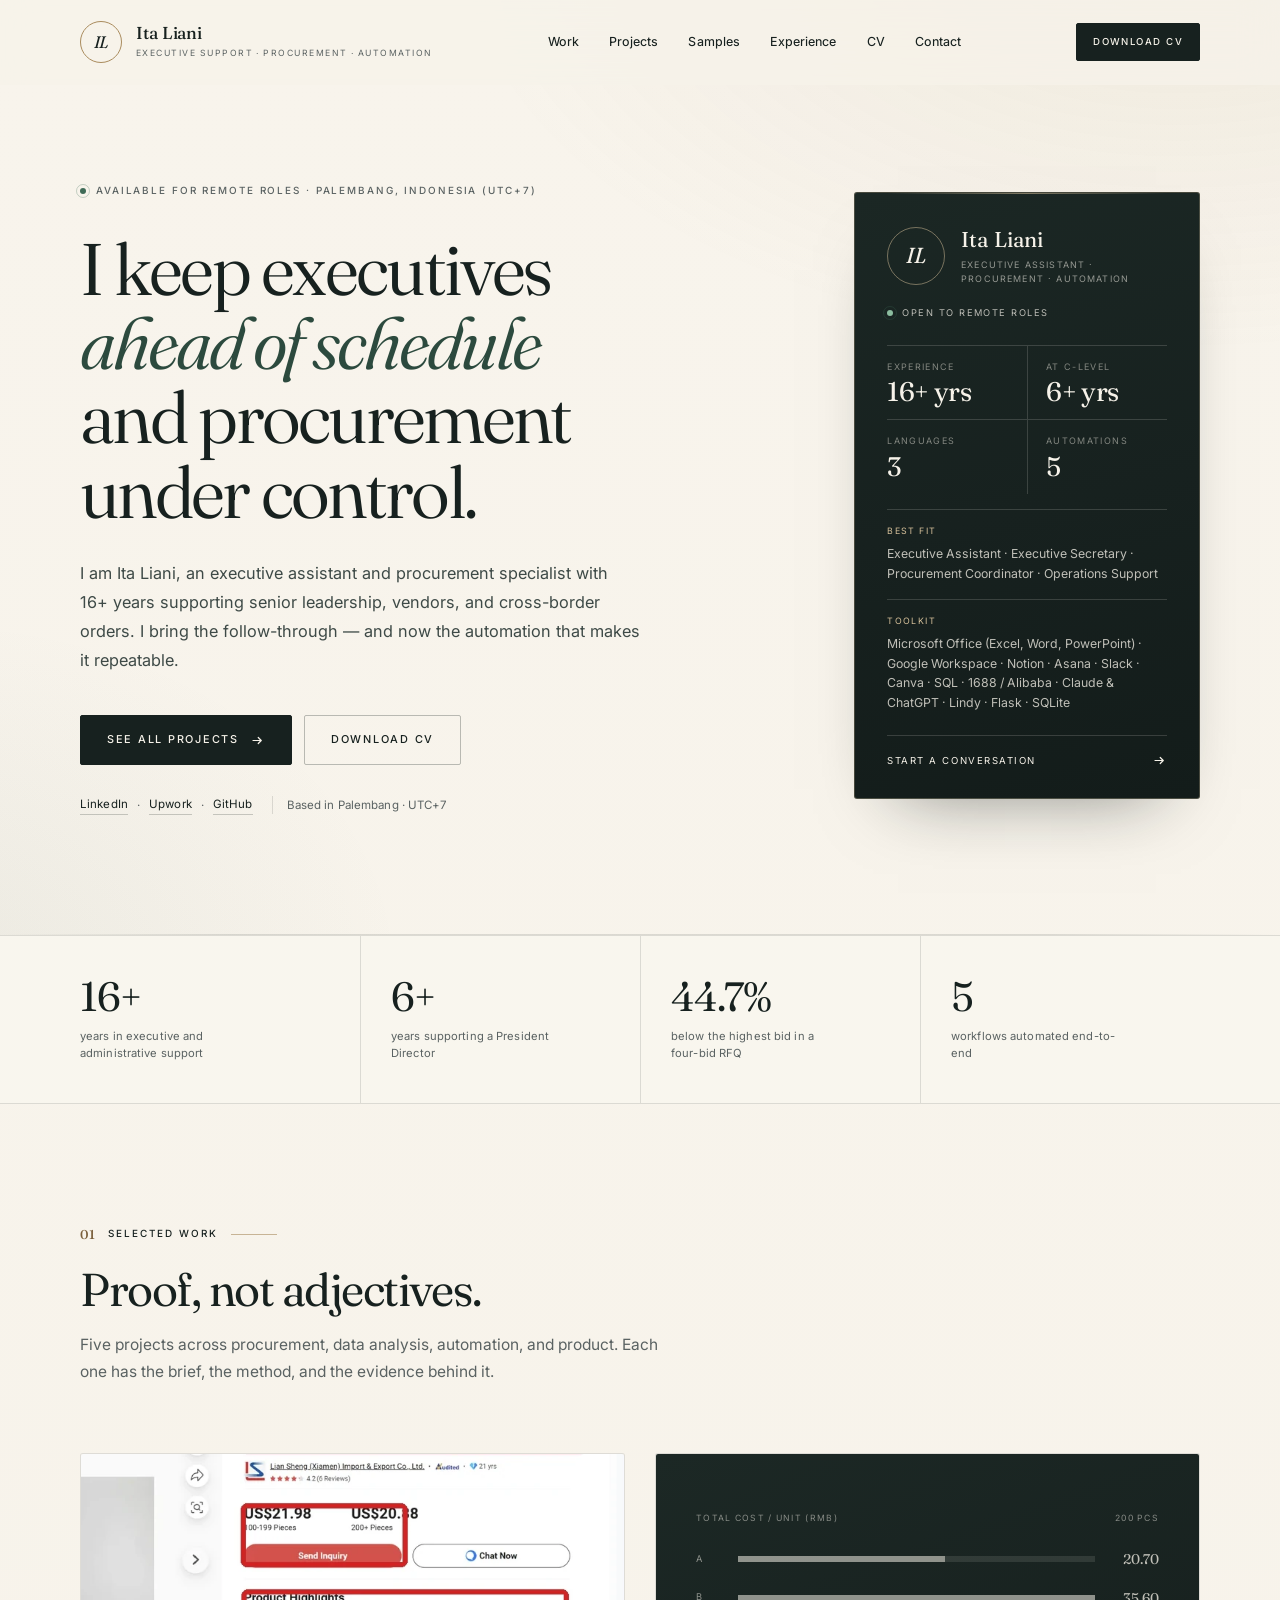
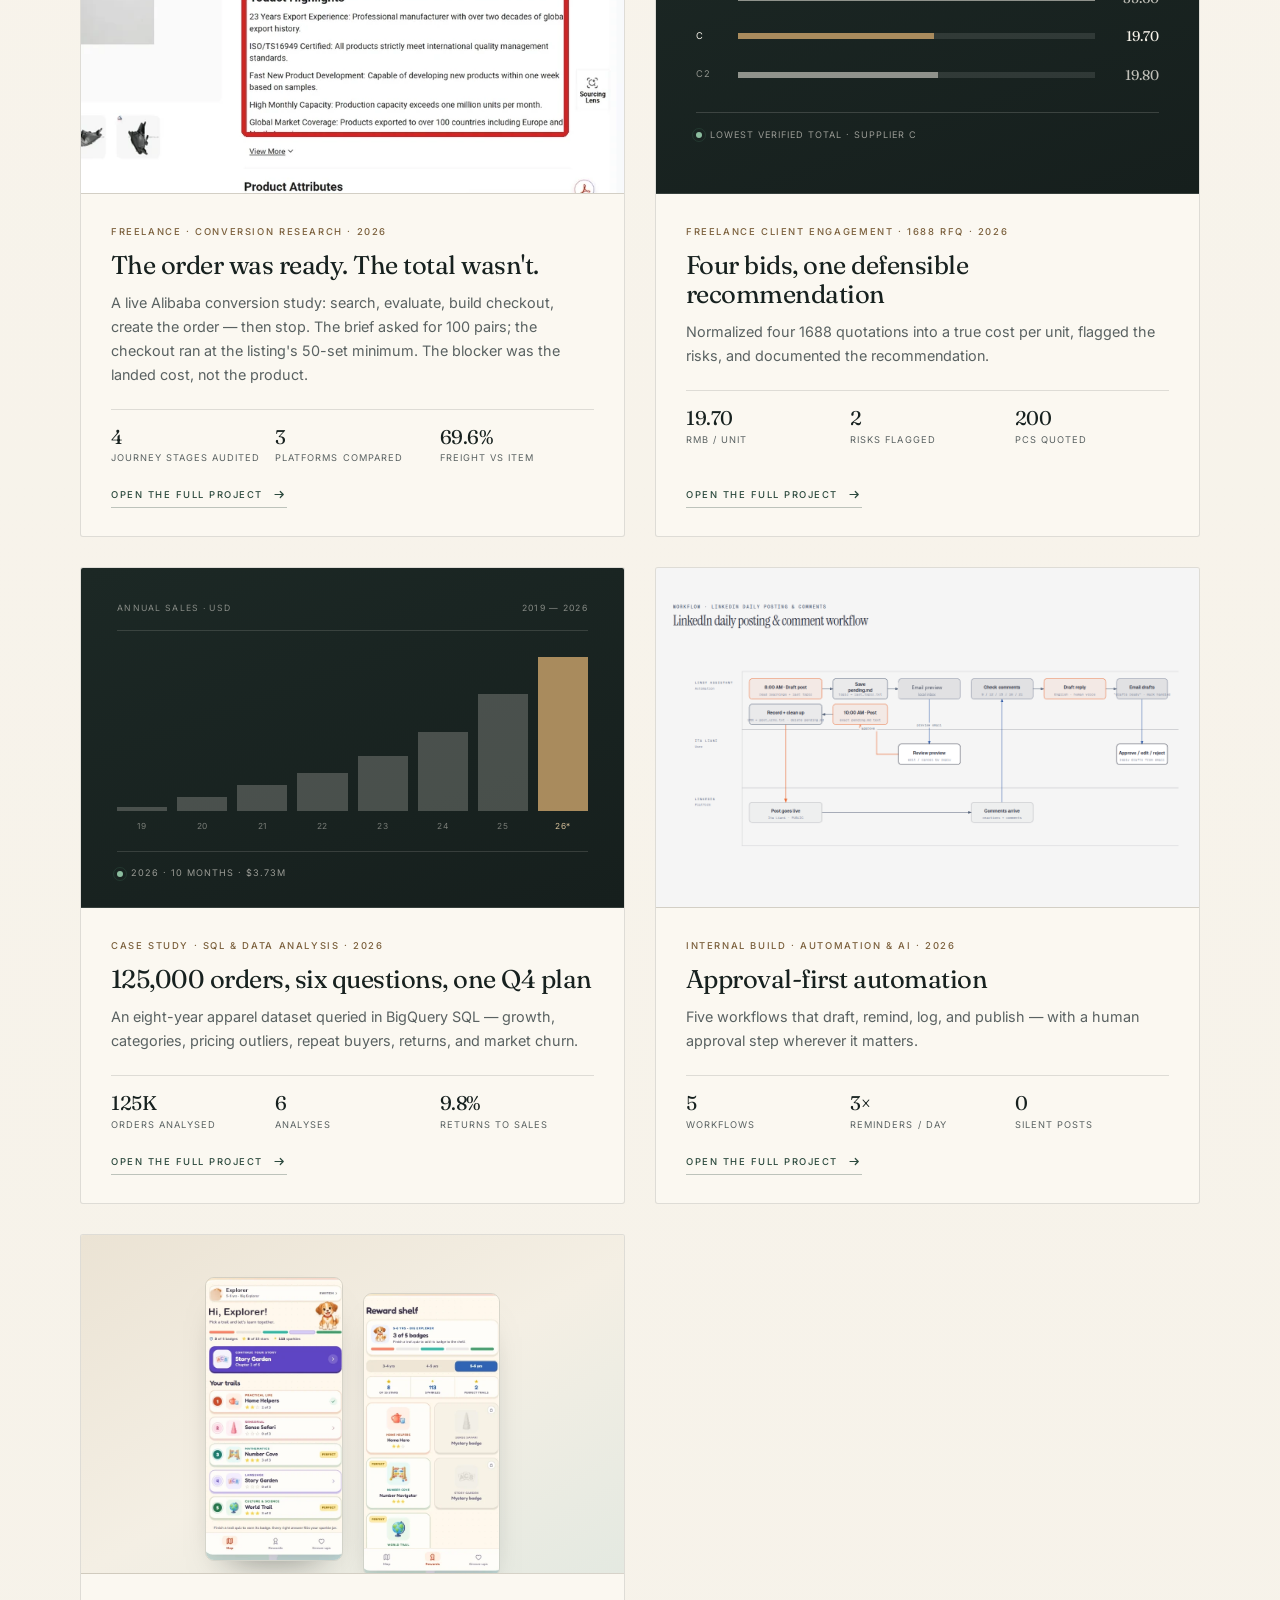
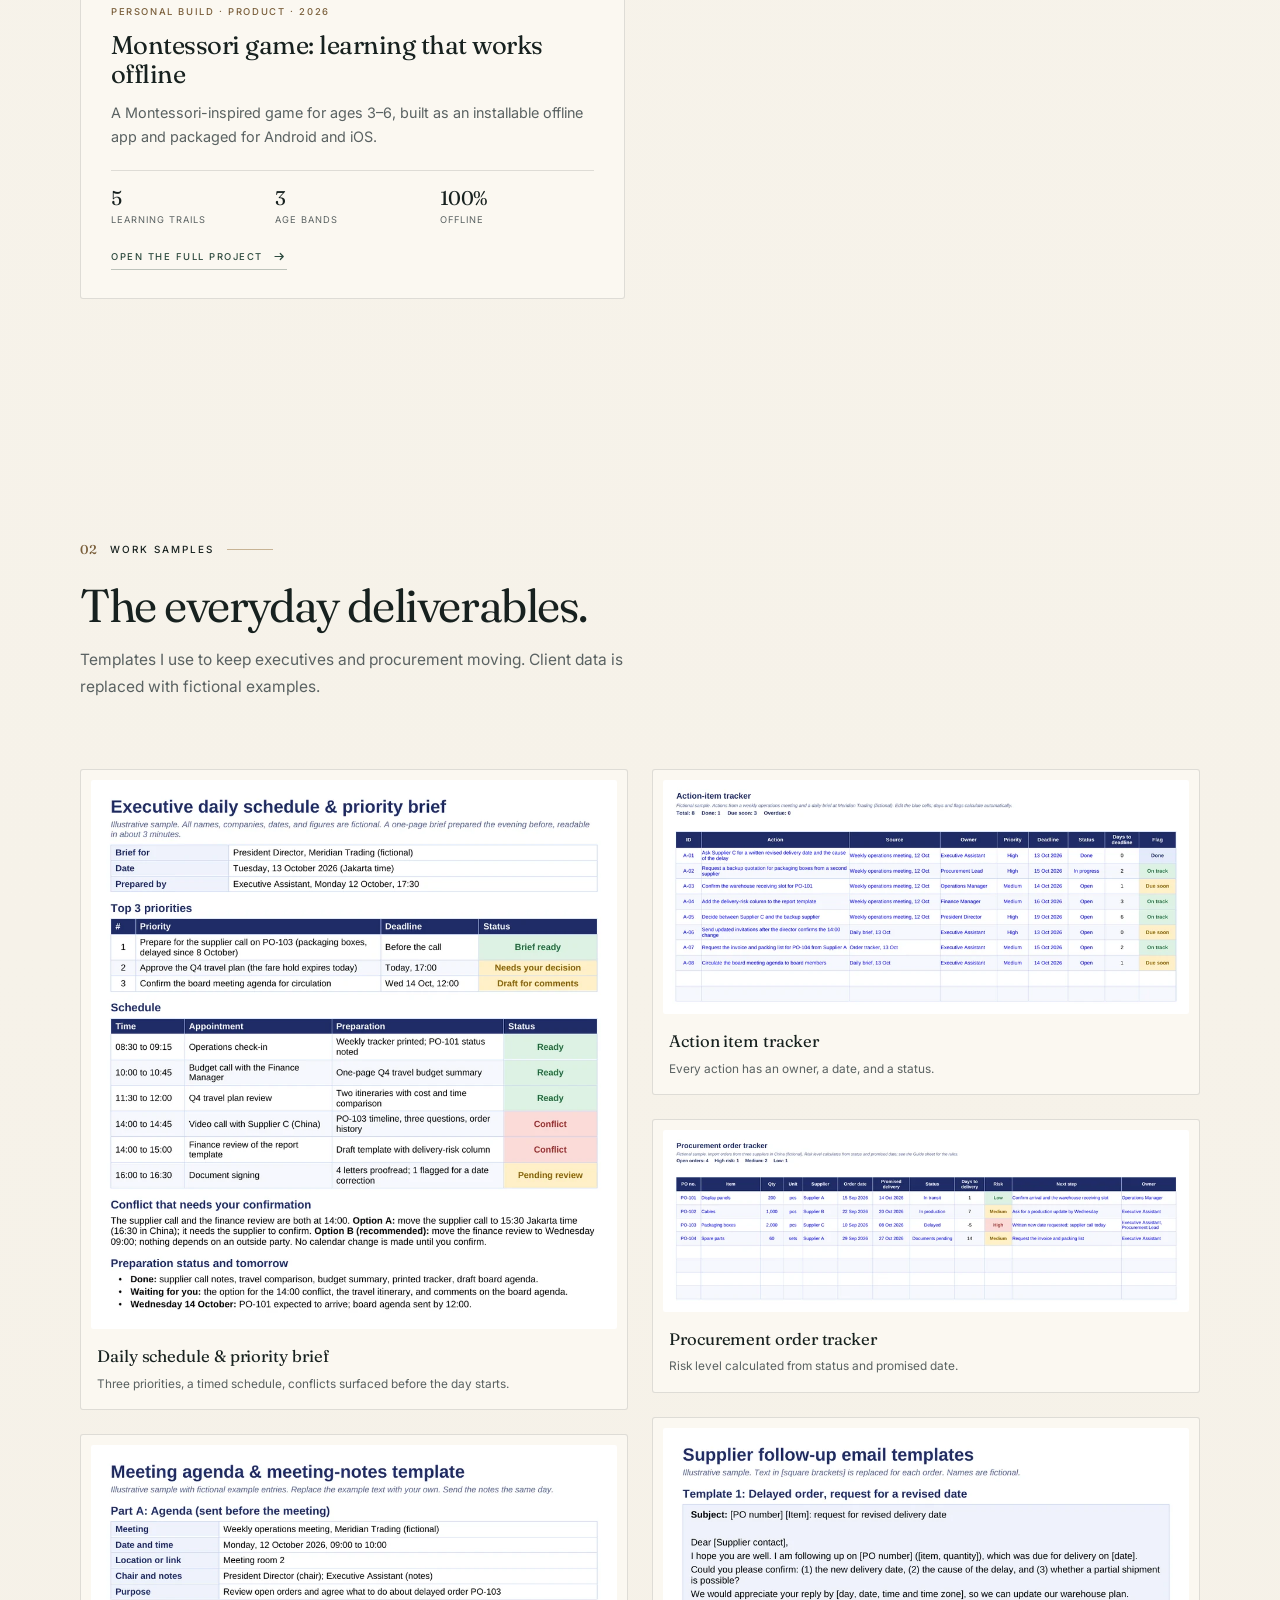
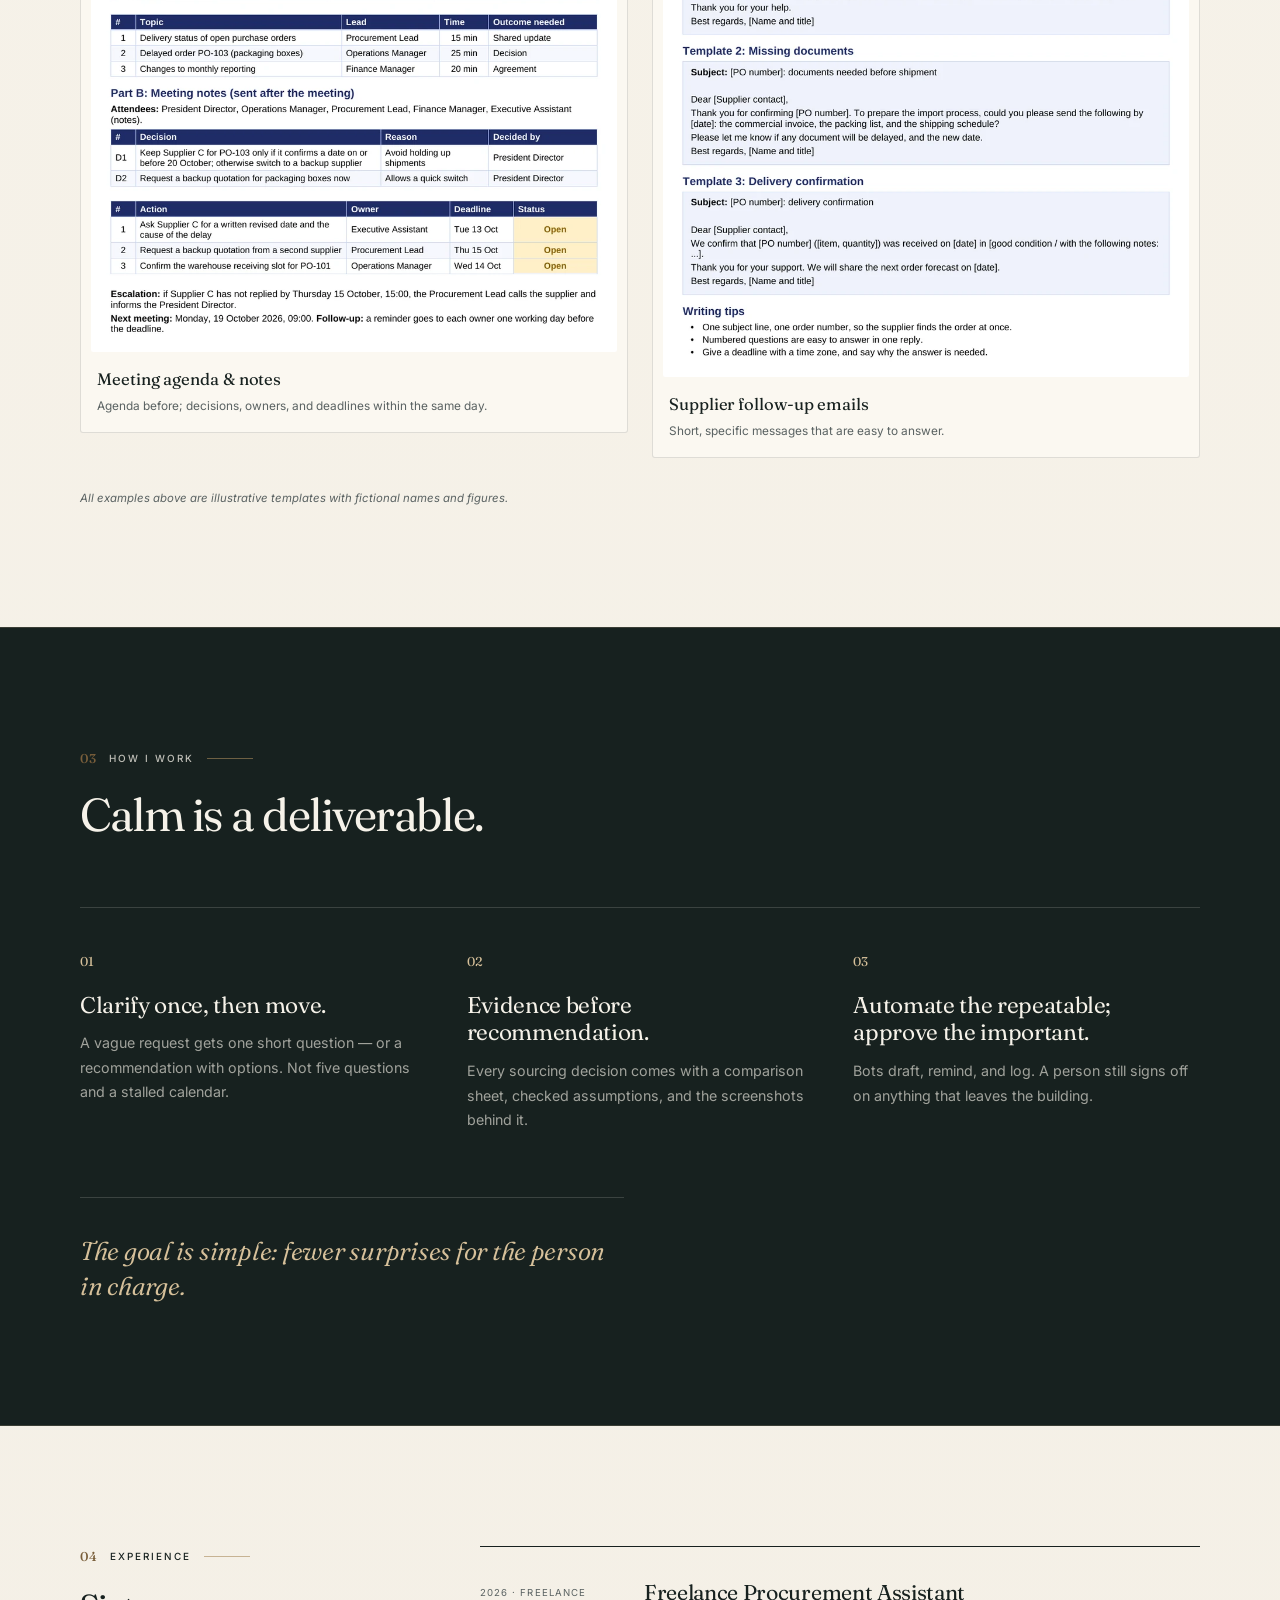
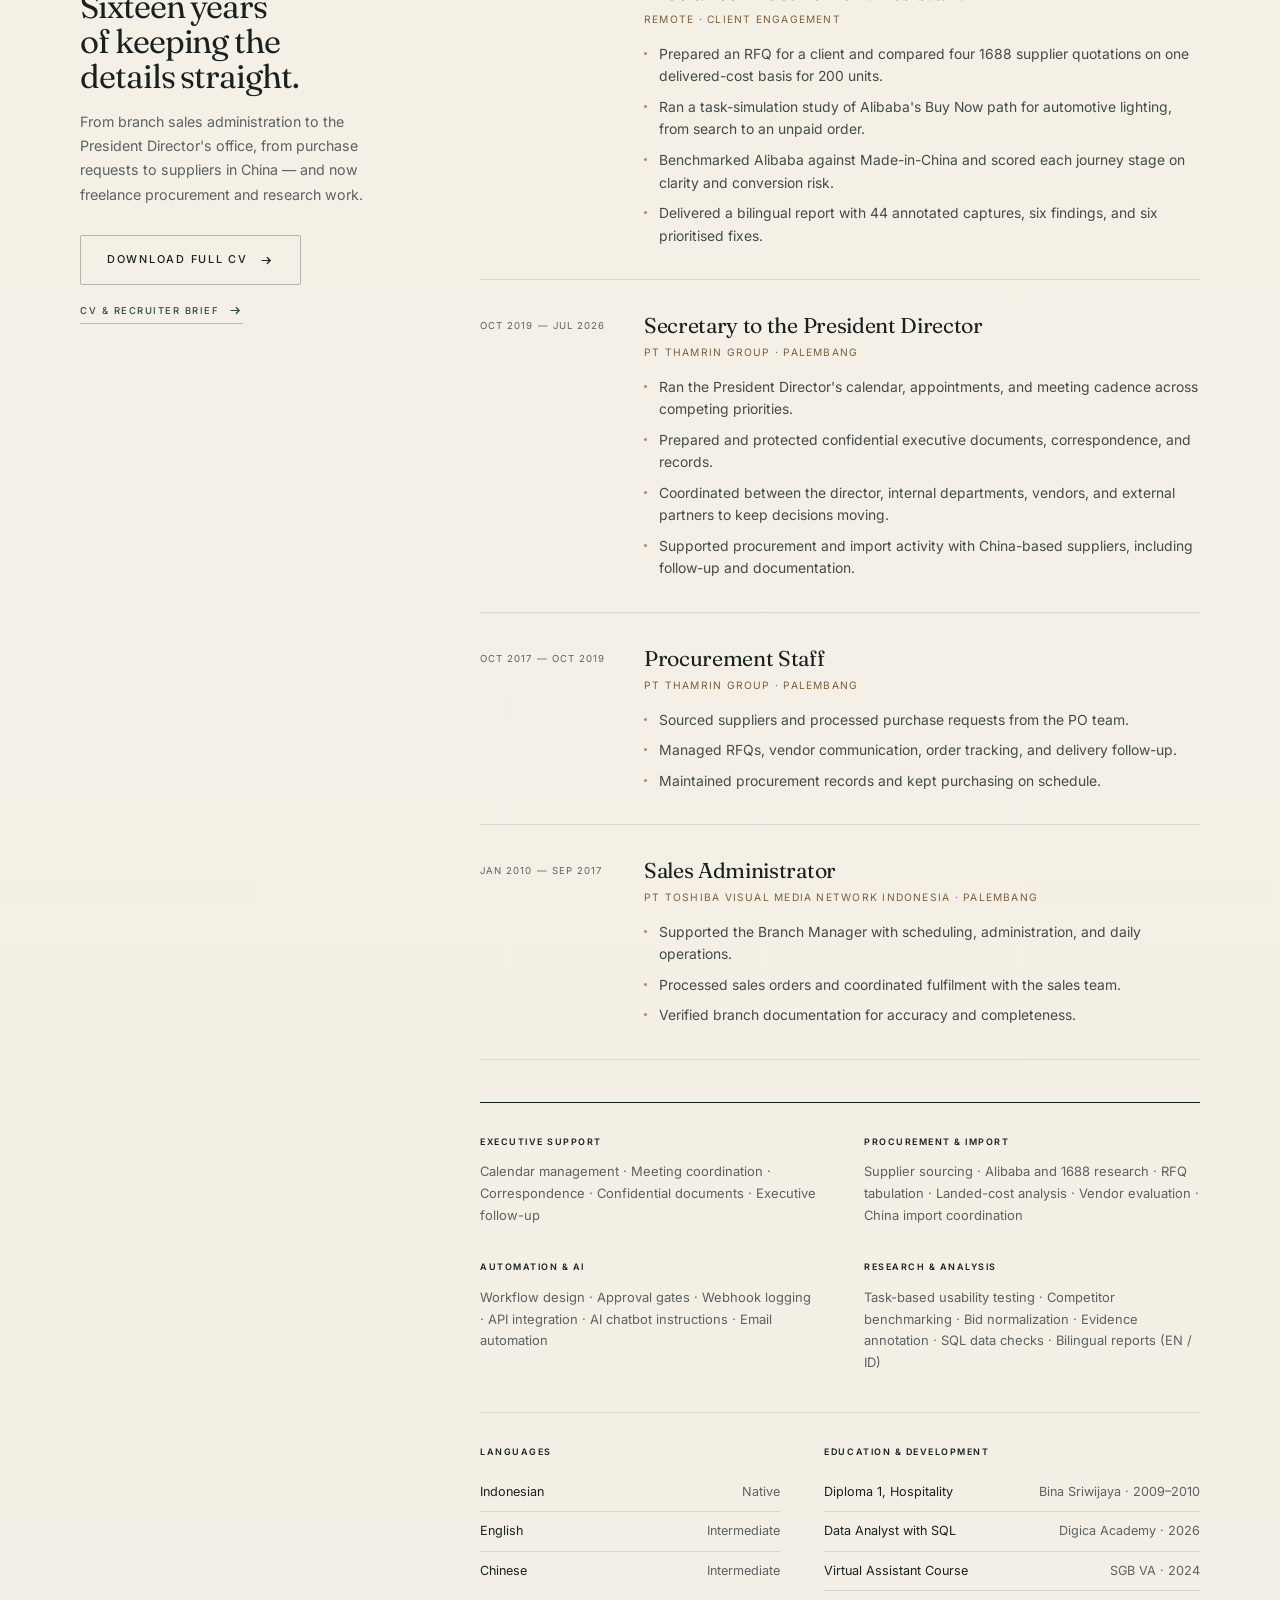
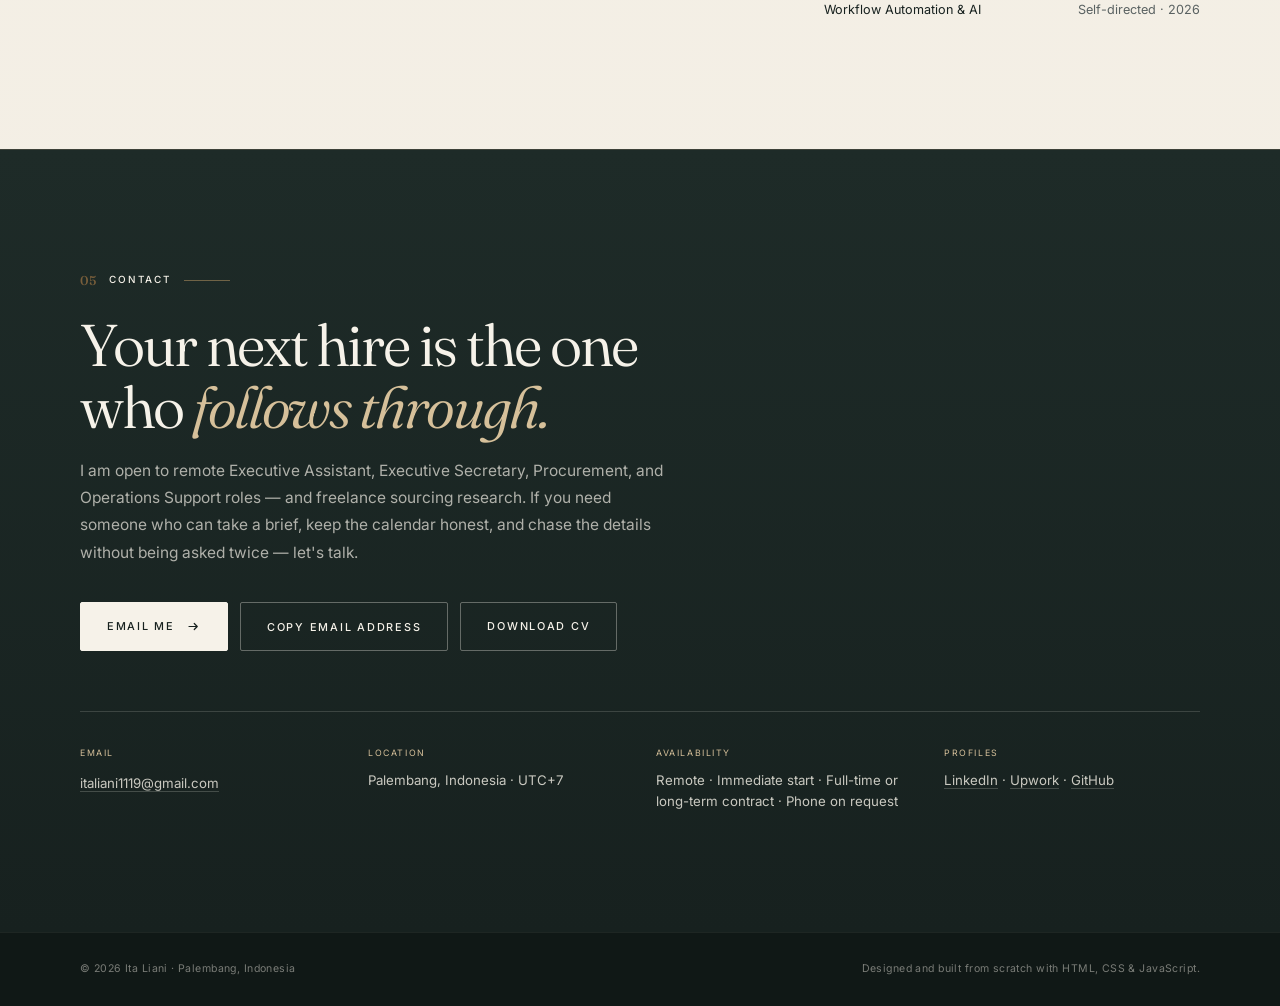
==== commit 6b0921dc: "Add the wider admin toolkit to the homepage and CV - List Microsoft Office, Google Workspace, Notion" ====
--- a/index.html
+++ b/index.html
@@ -126,7 +126,7 @@
         </div>
         <div class="snapshot__row">
           <span>Toolkit</span>
-          <p>Microsoft Excel · SQL · 1688 / Alibaba · Notion · Claude &amp; ChatGPT · Lindy · Flask · SQLite</p>
+          <p>Microsoft Office (Excel, Word, PowerPoint) · Google Workspace · Notion · Asana · Slack · Canva · SQL · 1688 / Alibaba · Claude &amp; ChatGPT · Lindy · Flask · SQLite</p>
         </div>
         <a class="snapshot__link" href="#contact">Start a conversation
           <svg class="arrow" viewBox="0 0 20 20" aria-hidden="true"><path d="M4 10h11M11 6l4 4-4 4" fill="none" stroke="currentColor" stroke-width="1.6" stroke-linecap="round" stroke-linejoin="round"/></svg>
